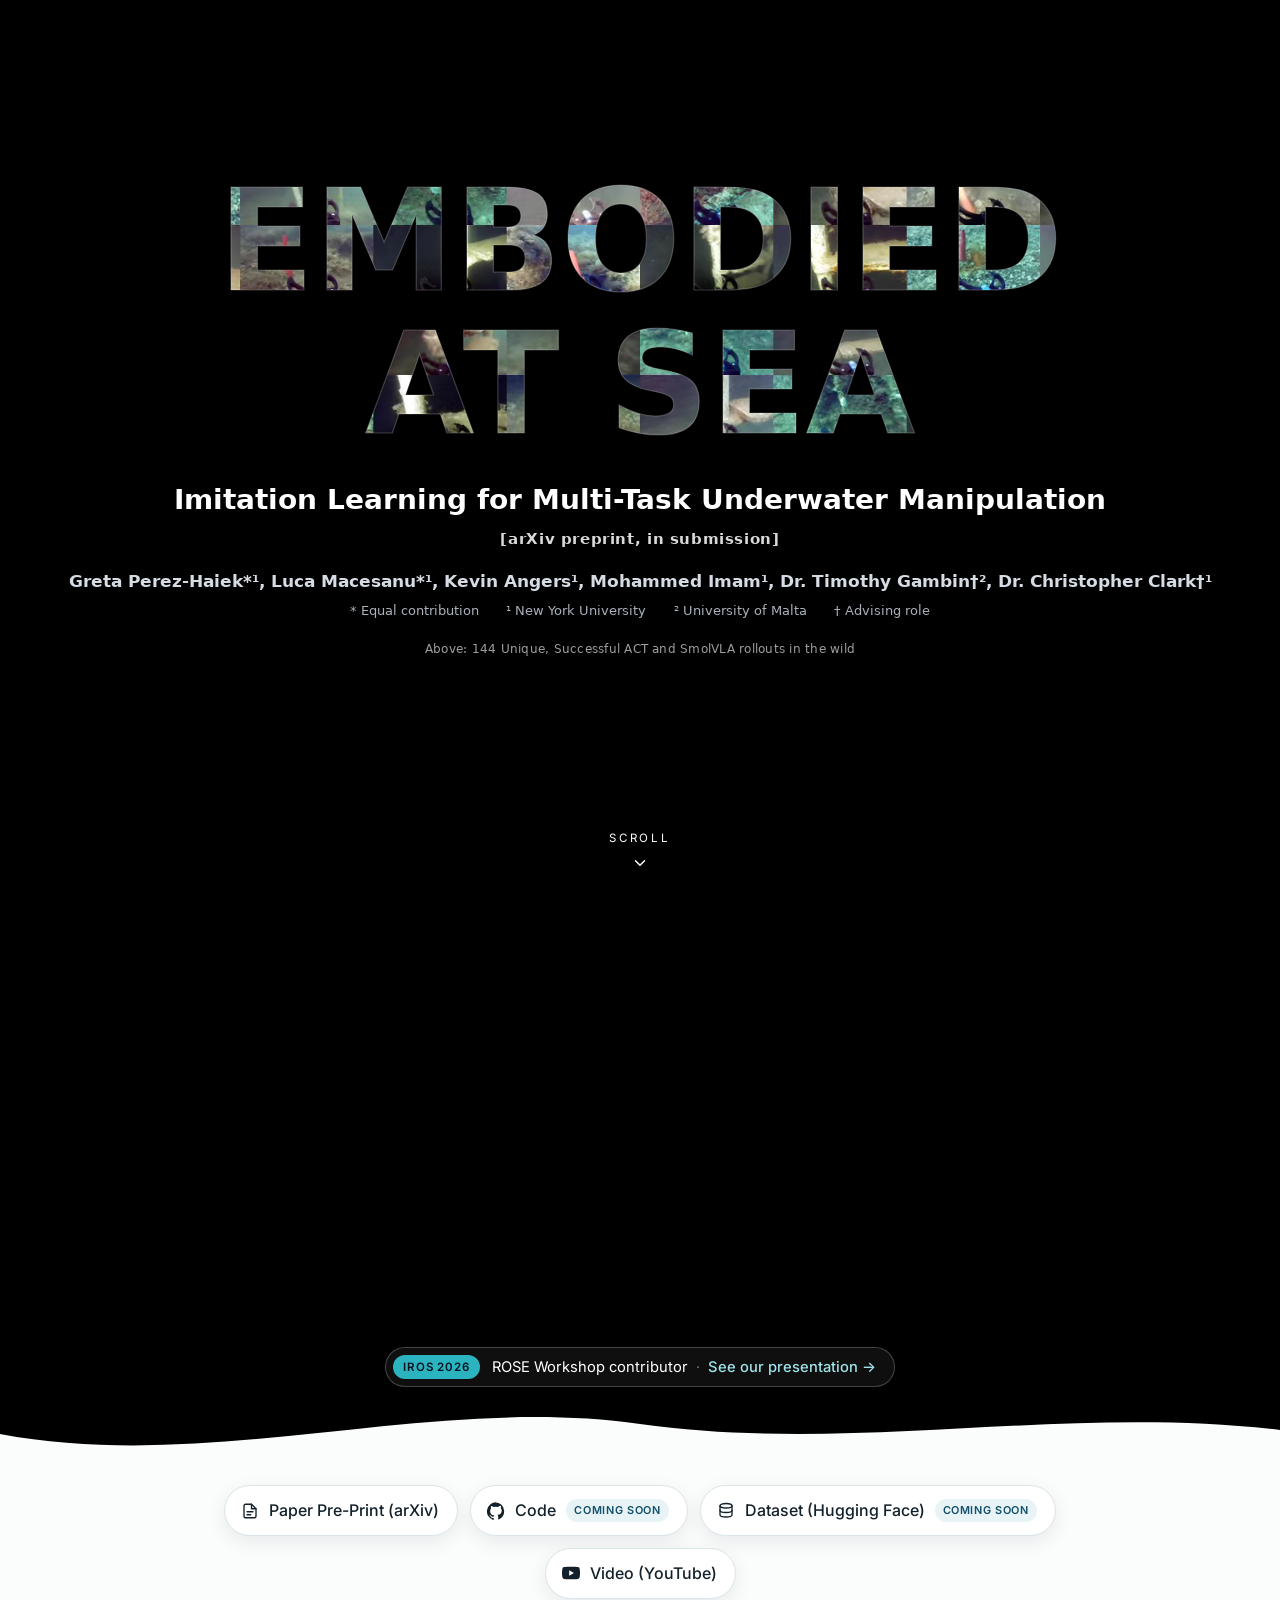
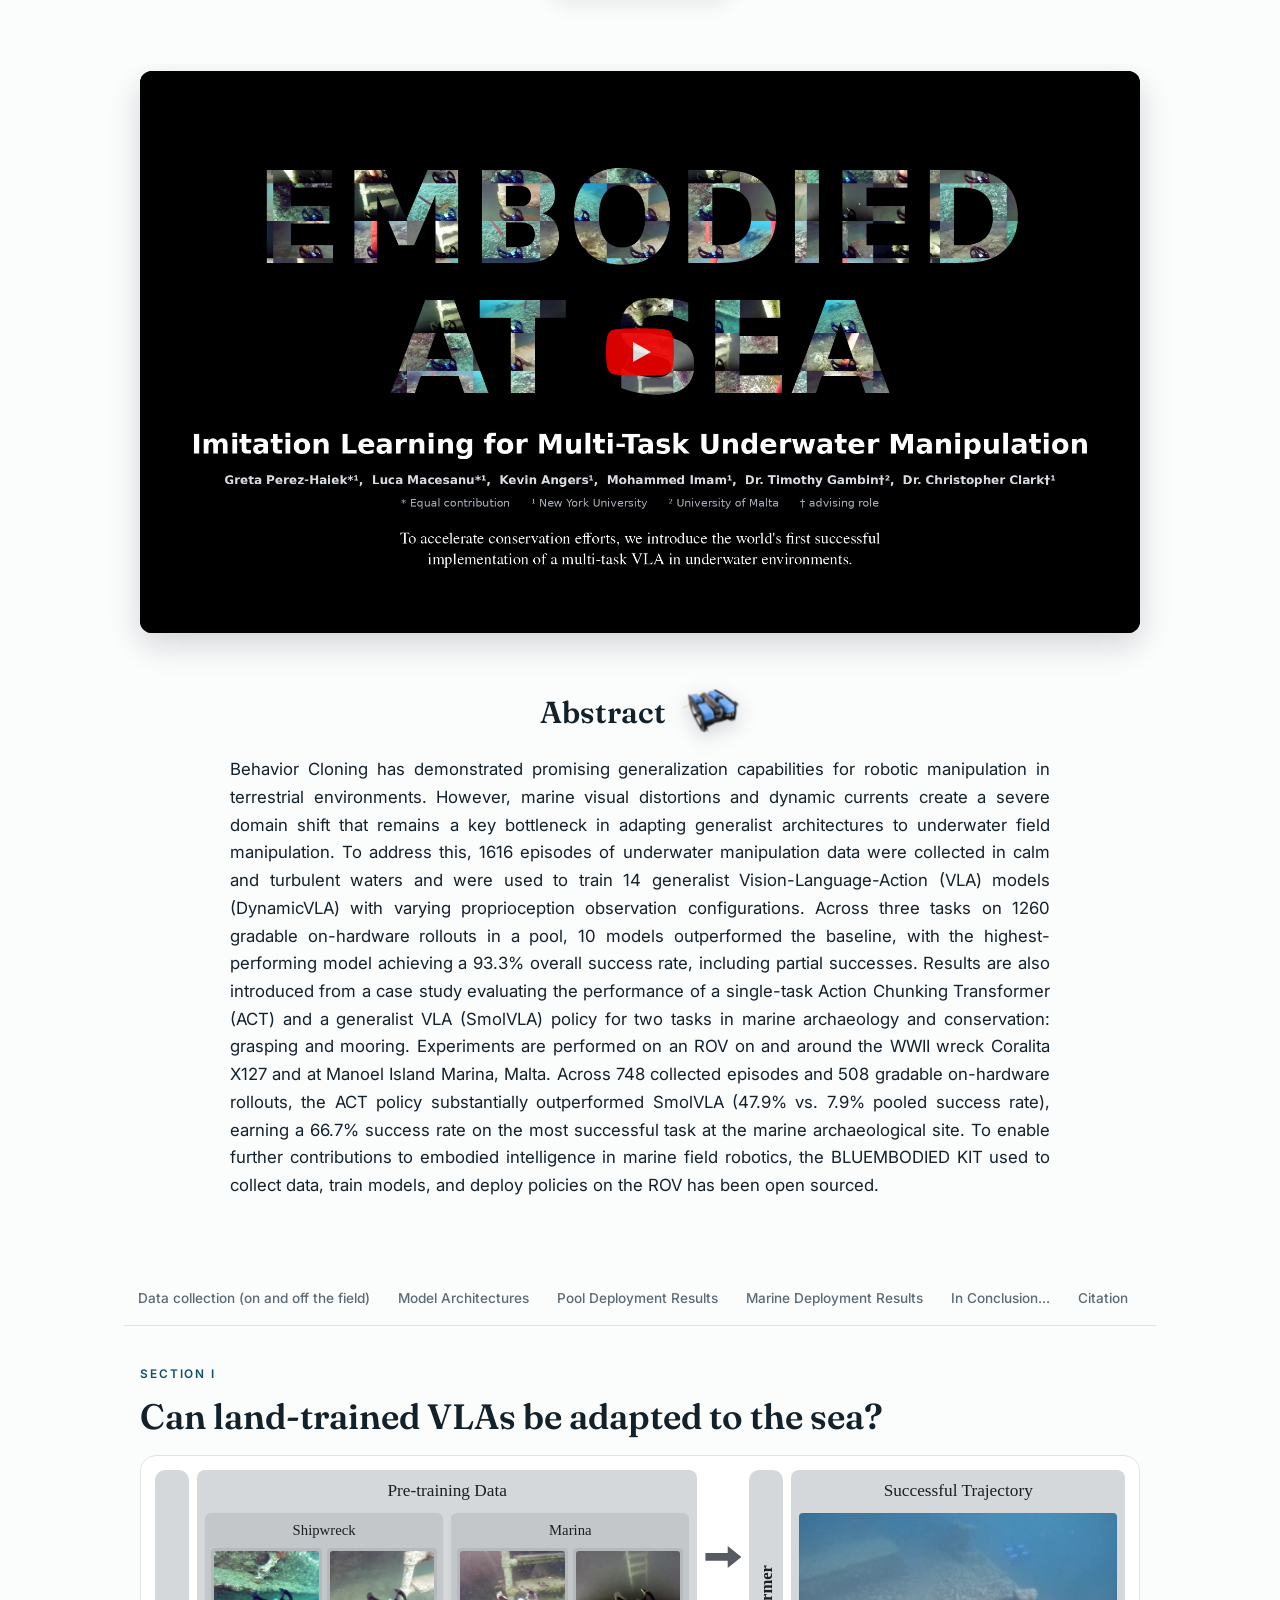
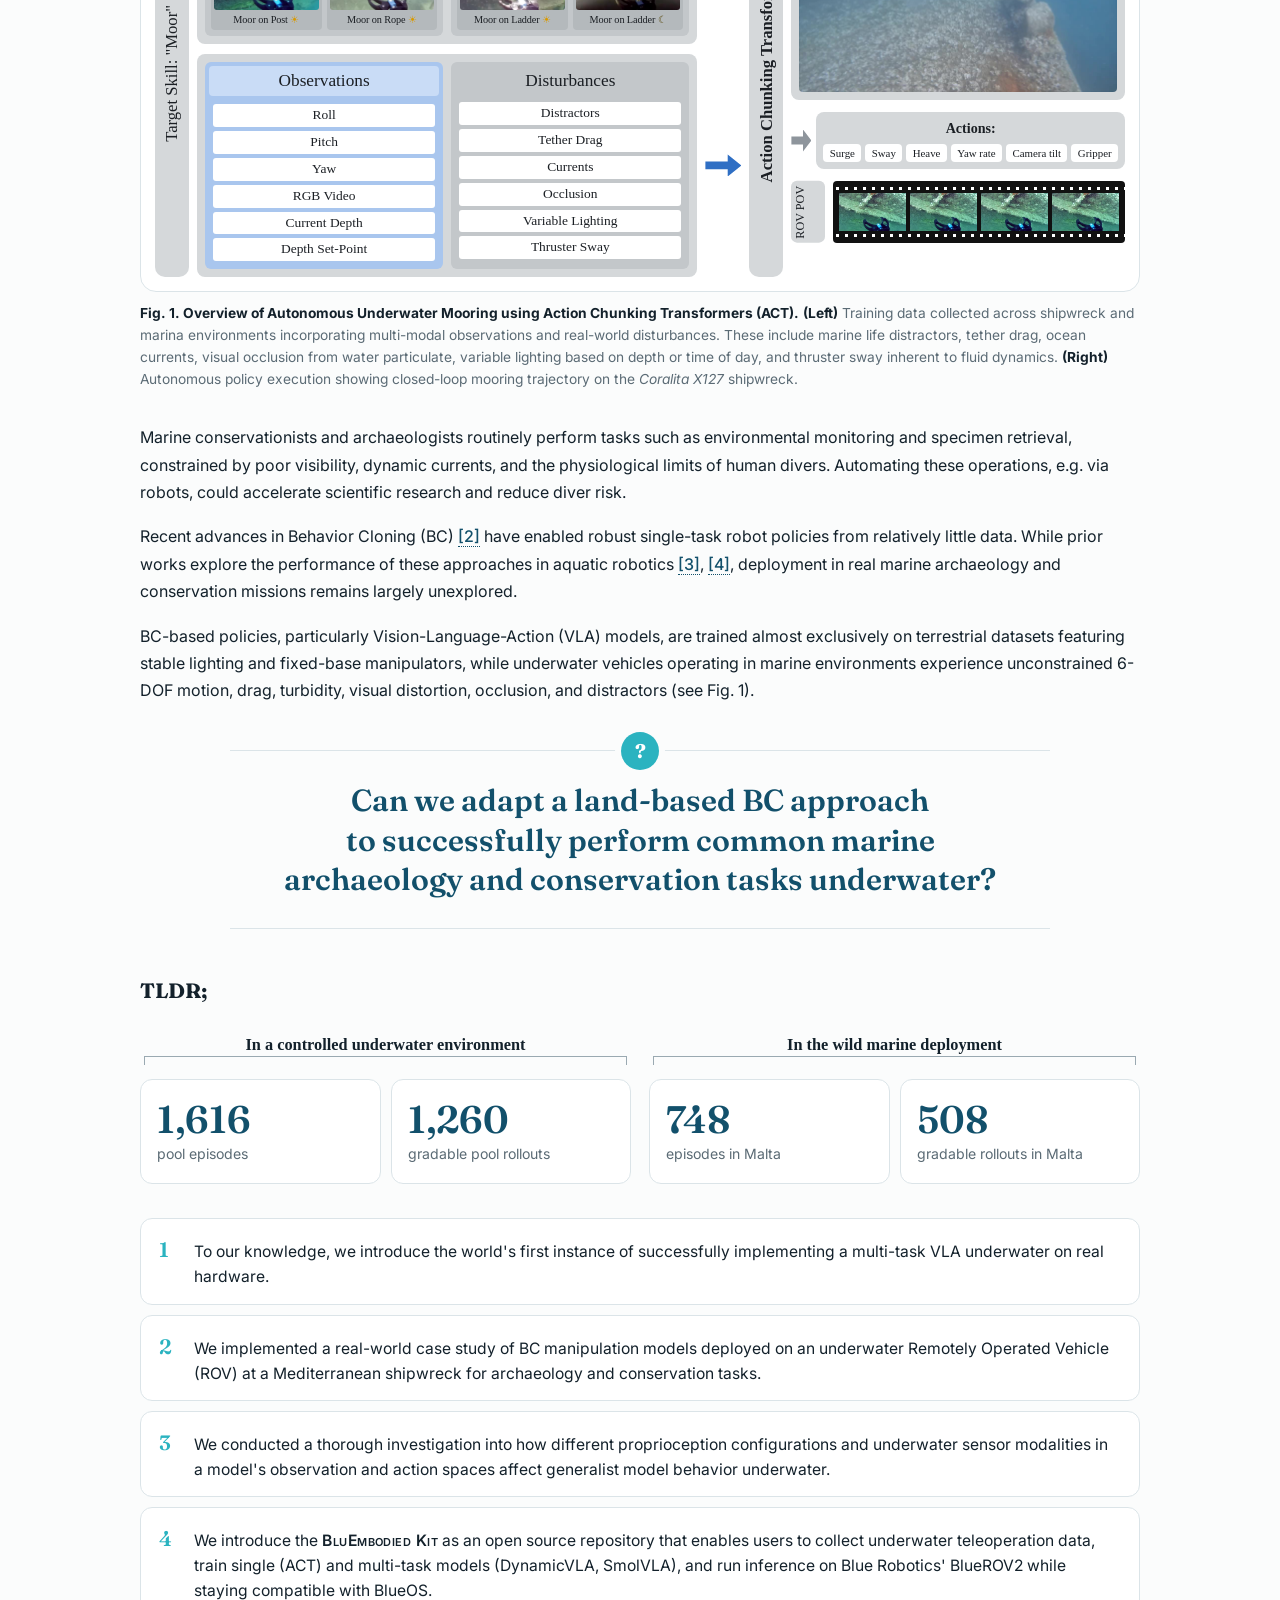
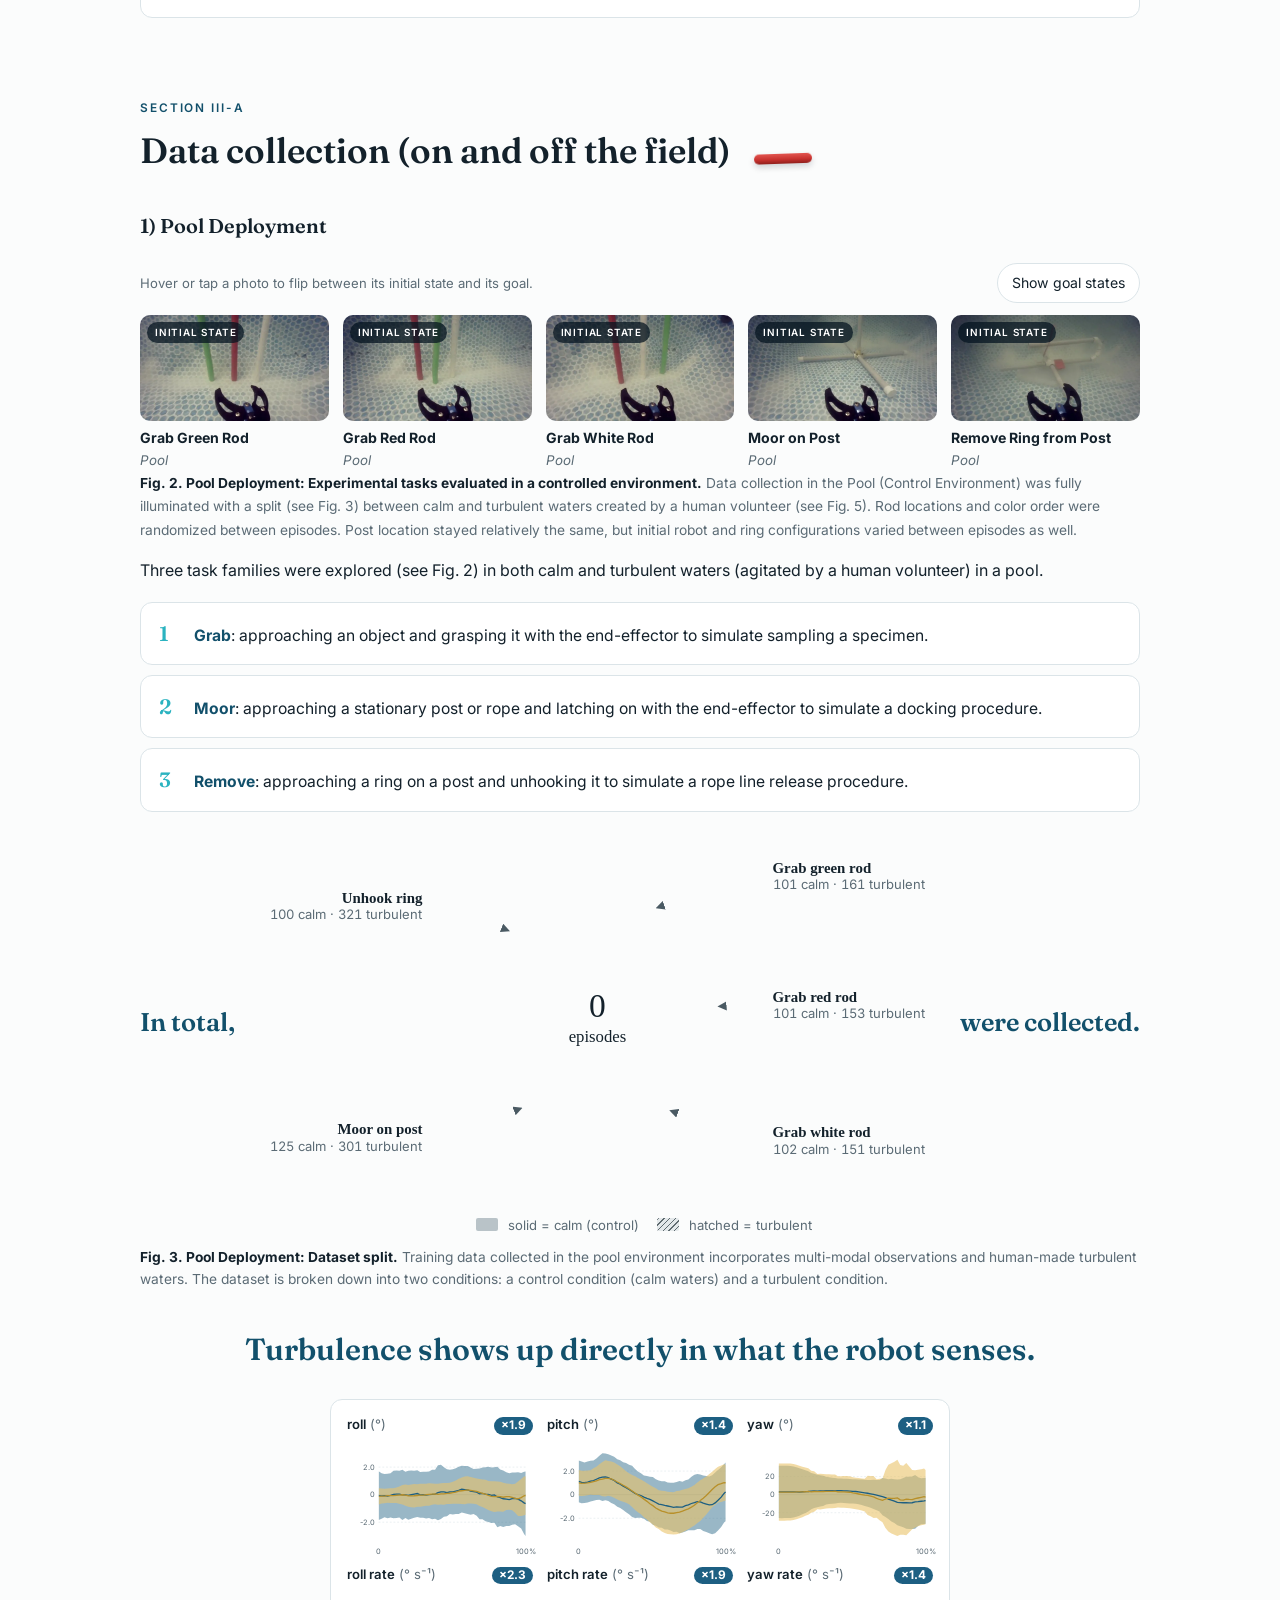
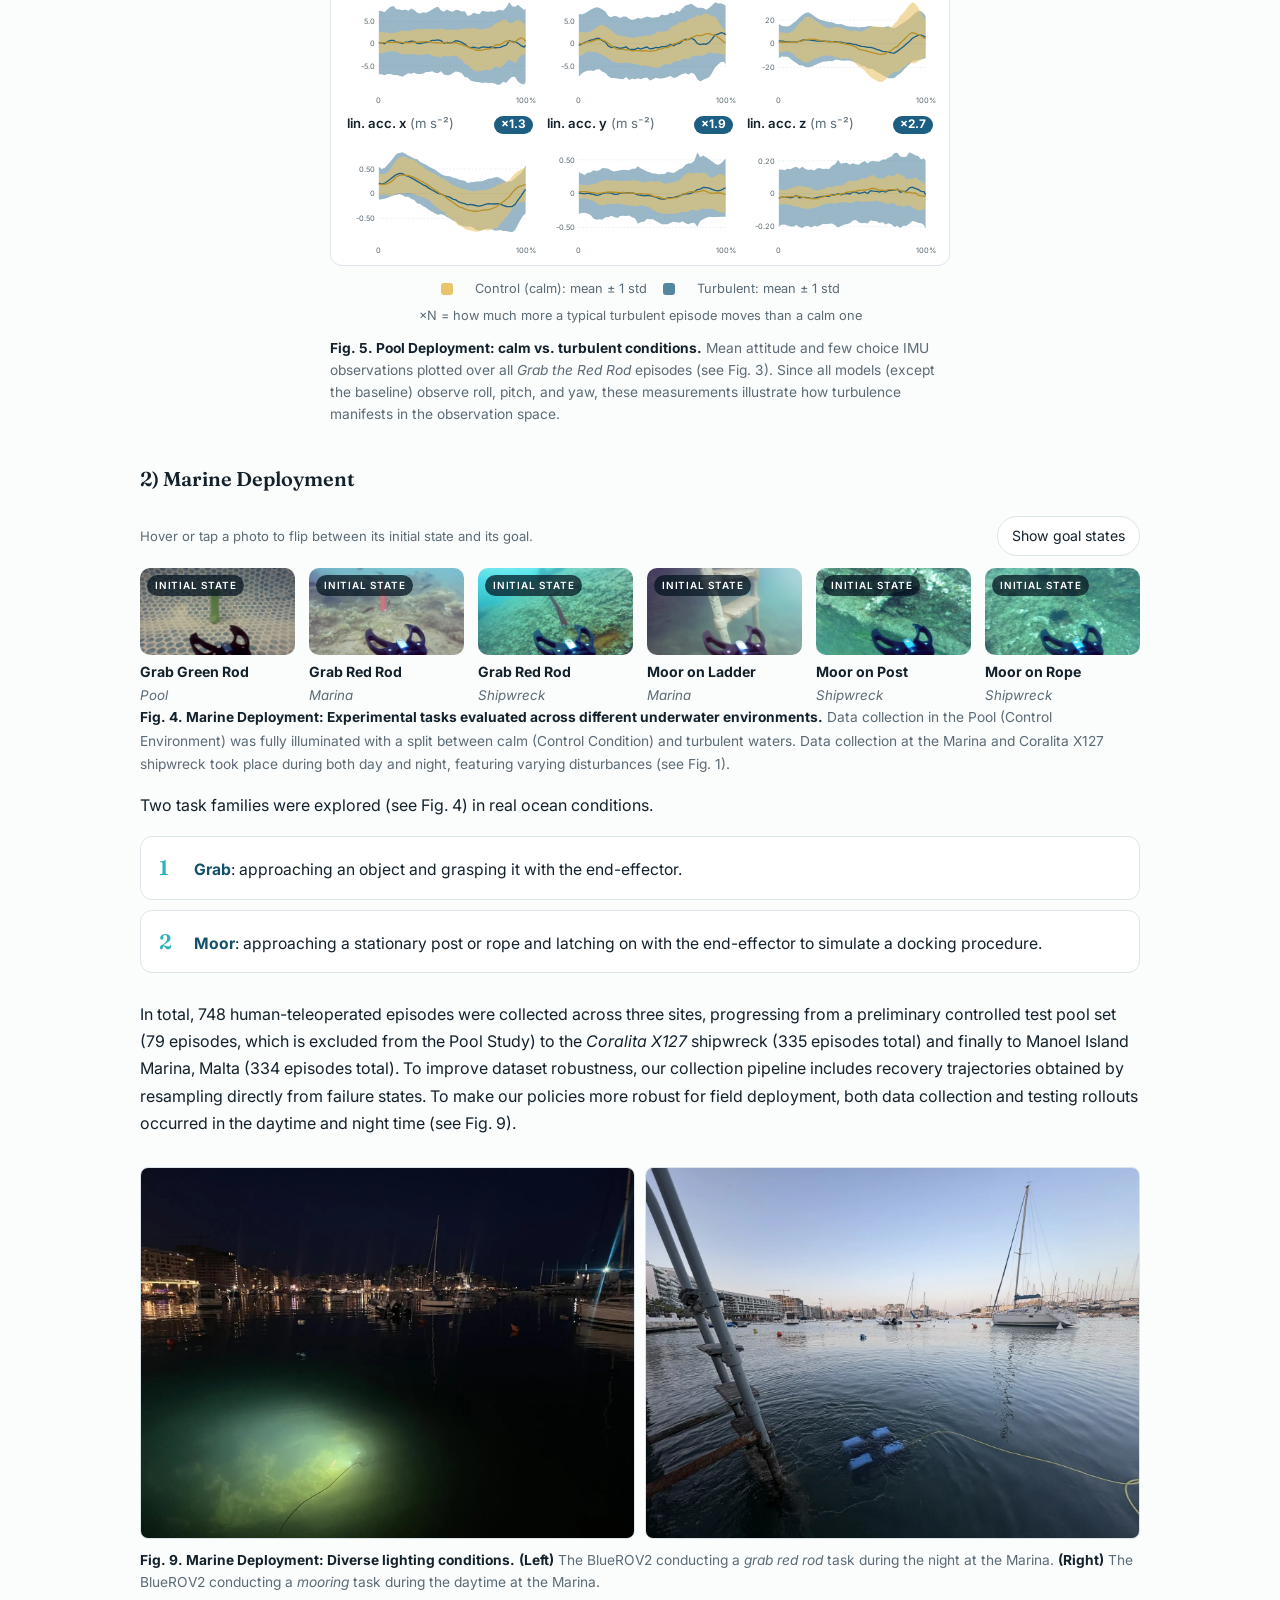
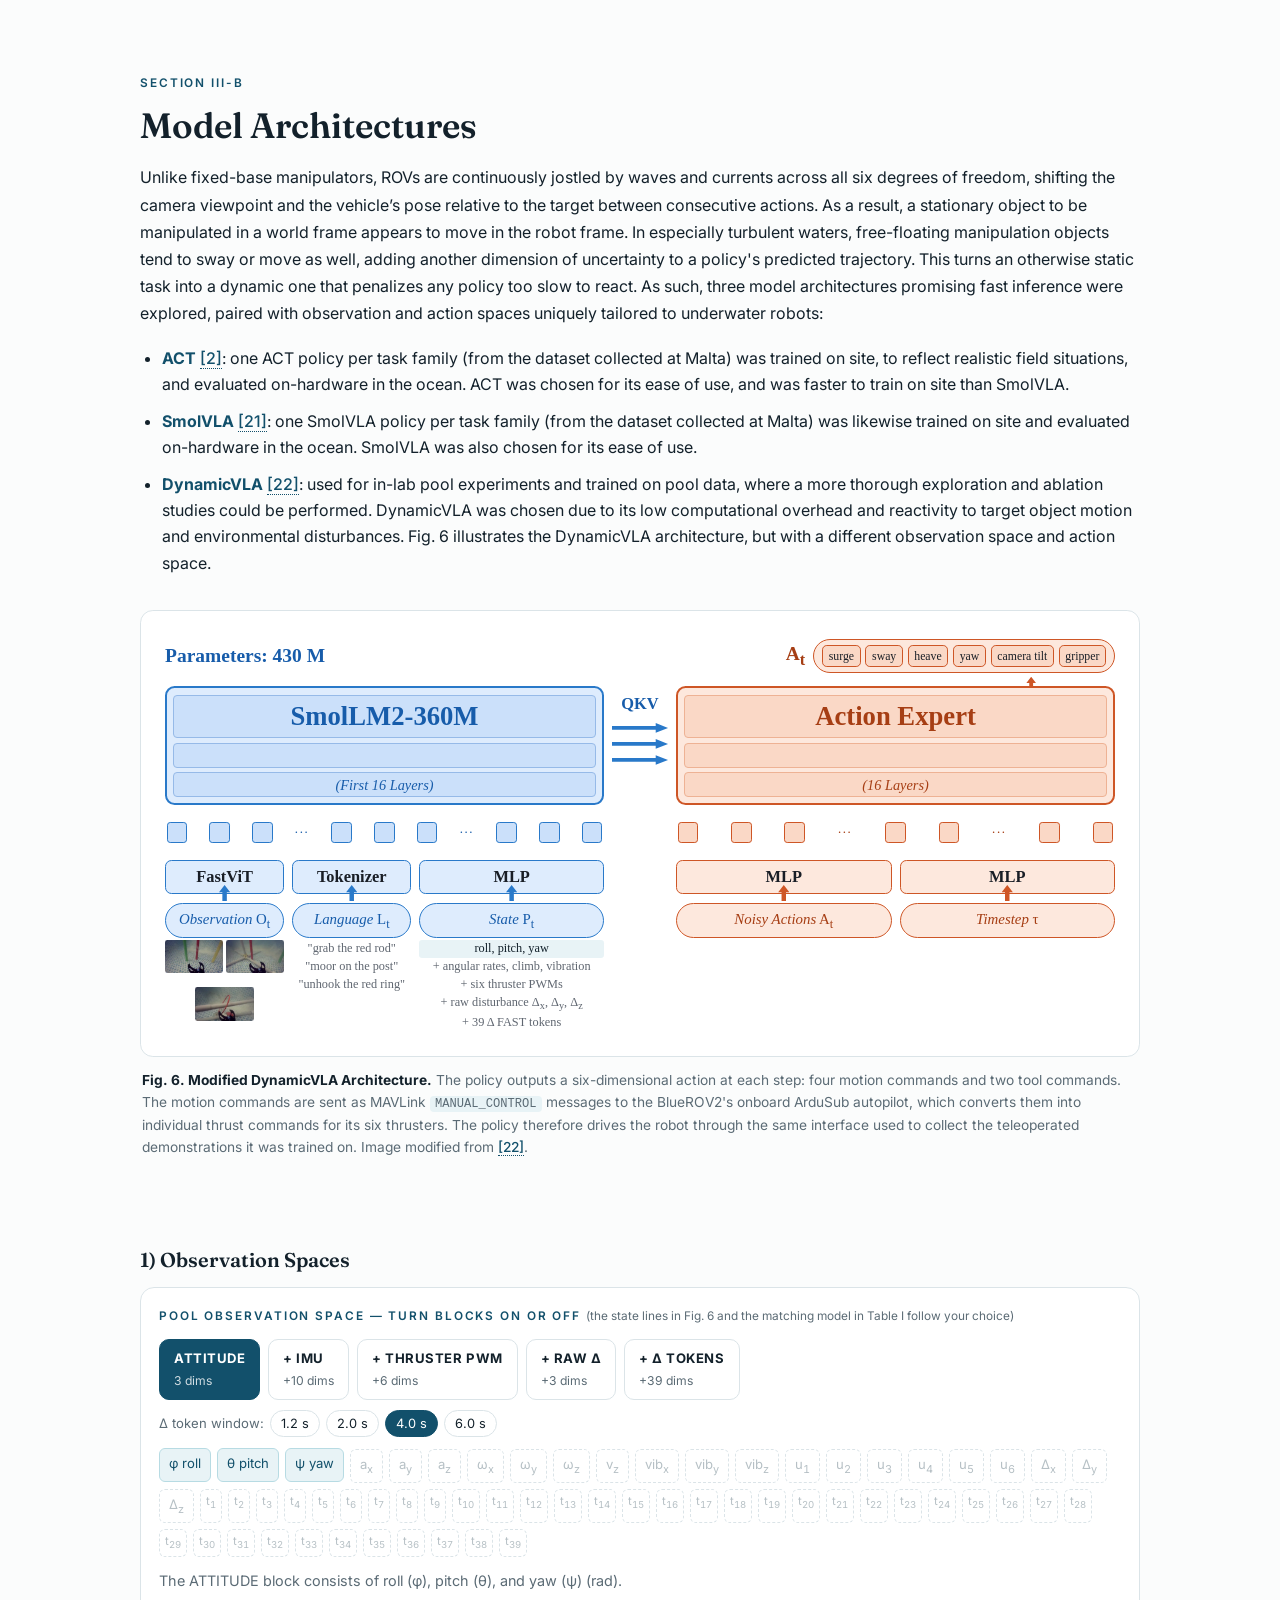
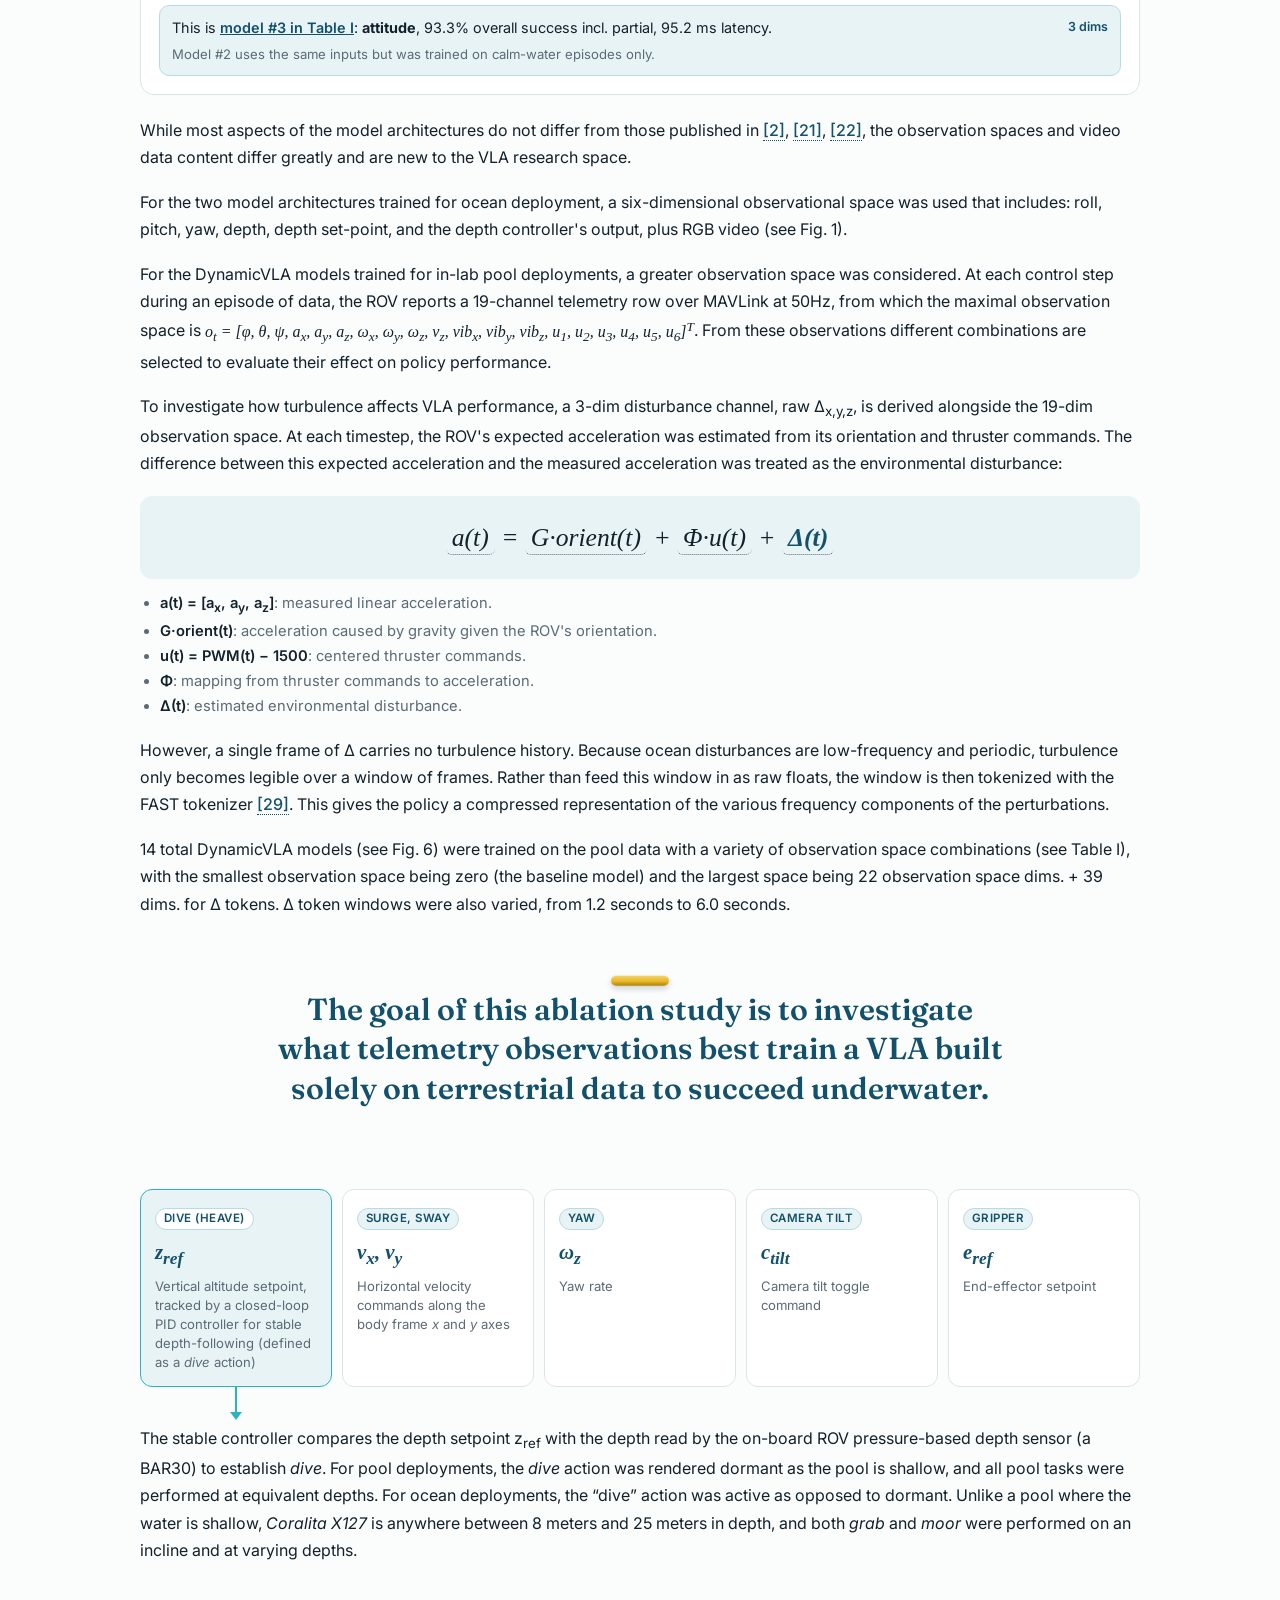
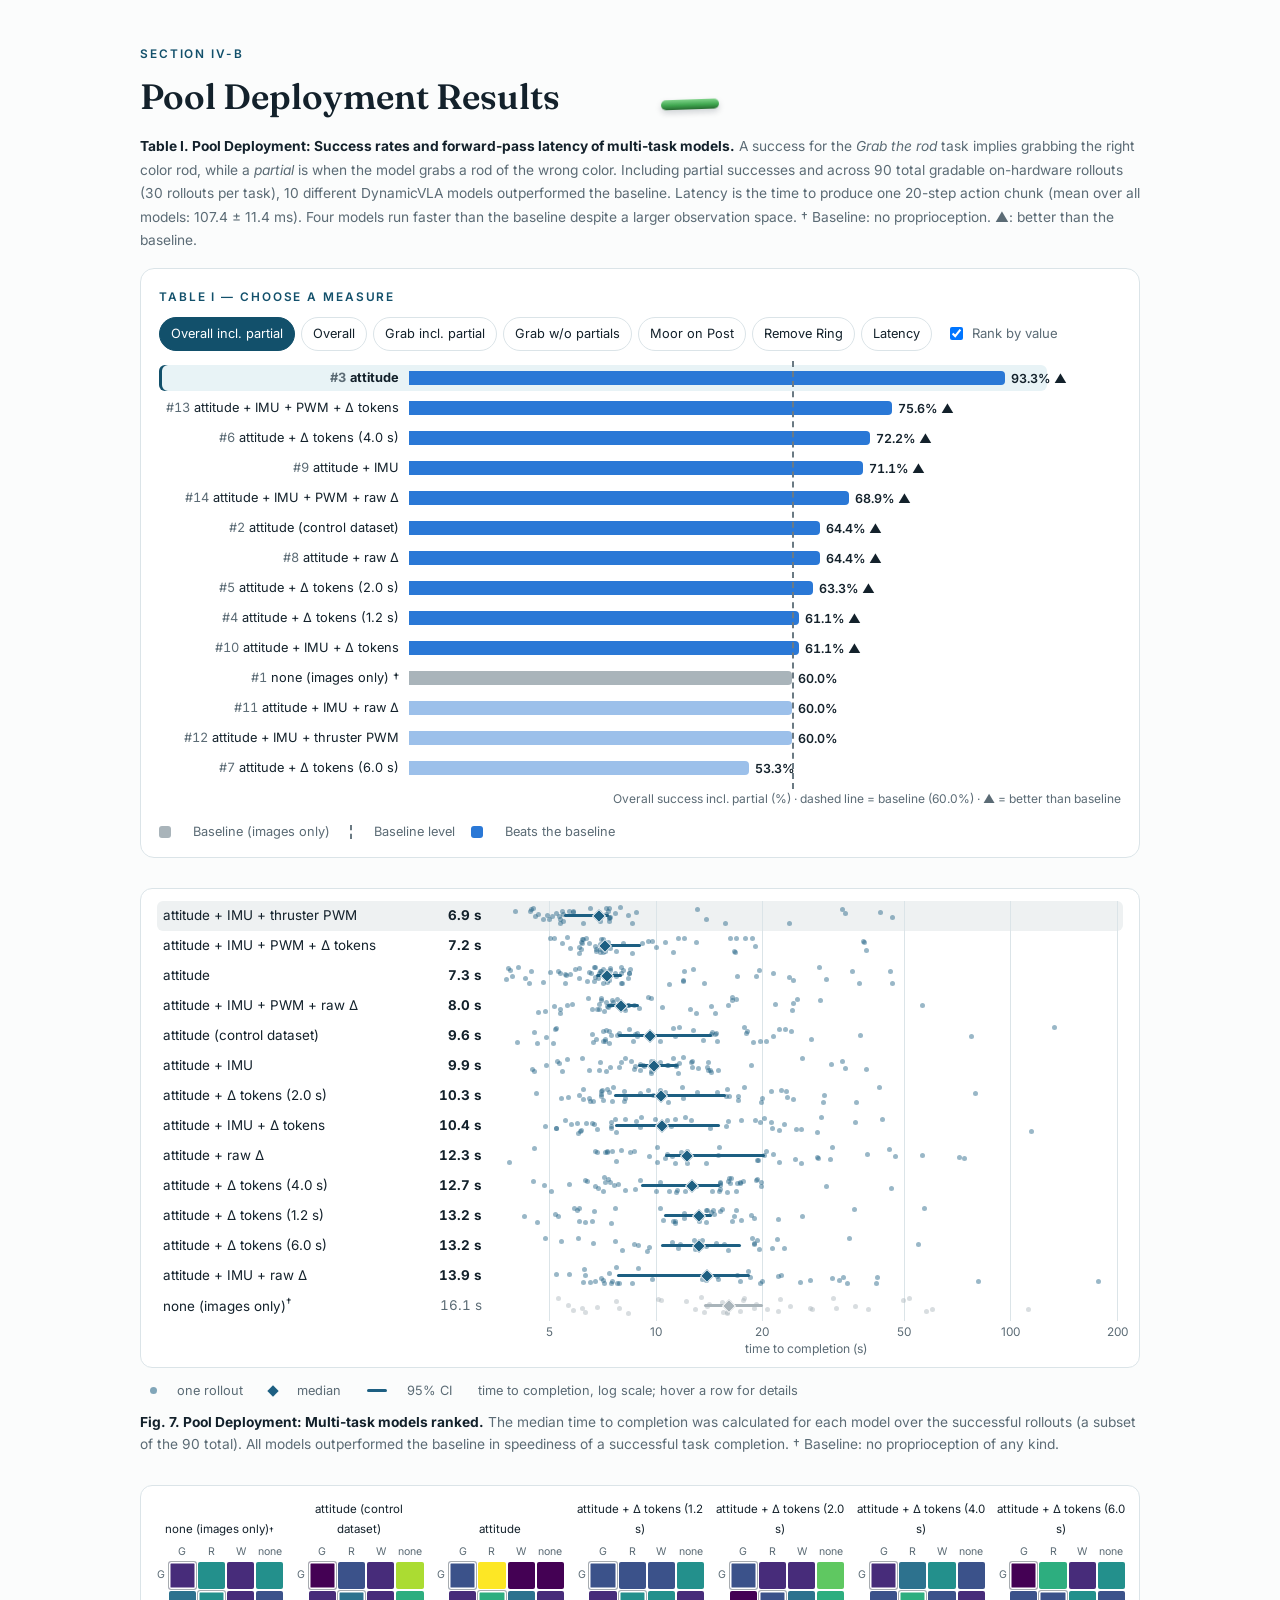
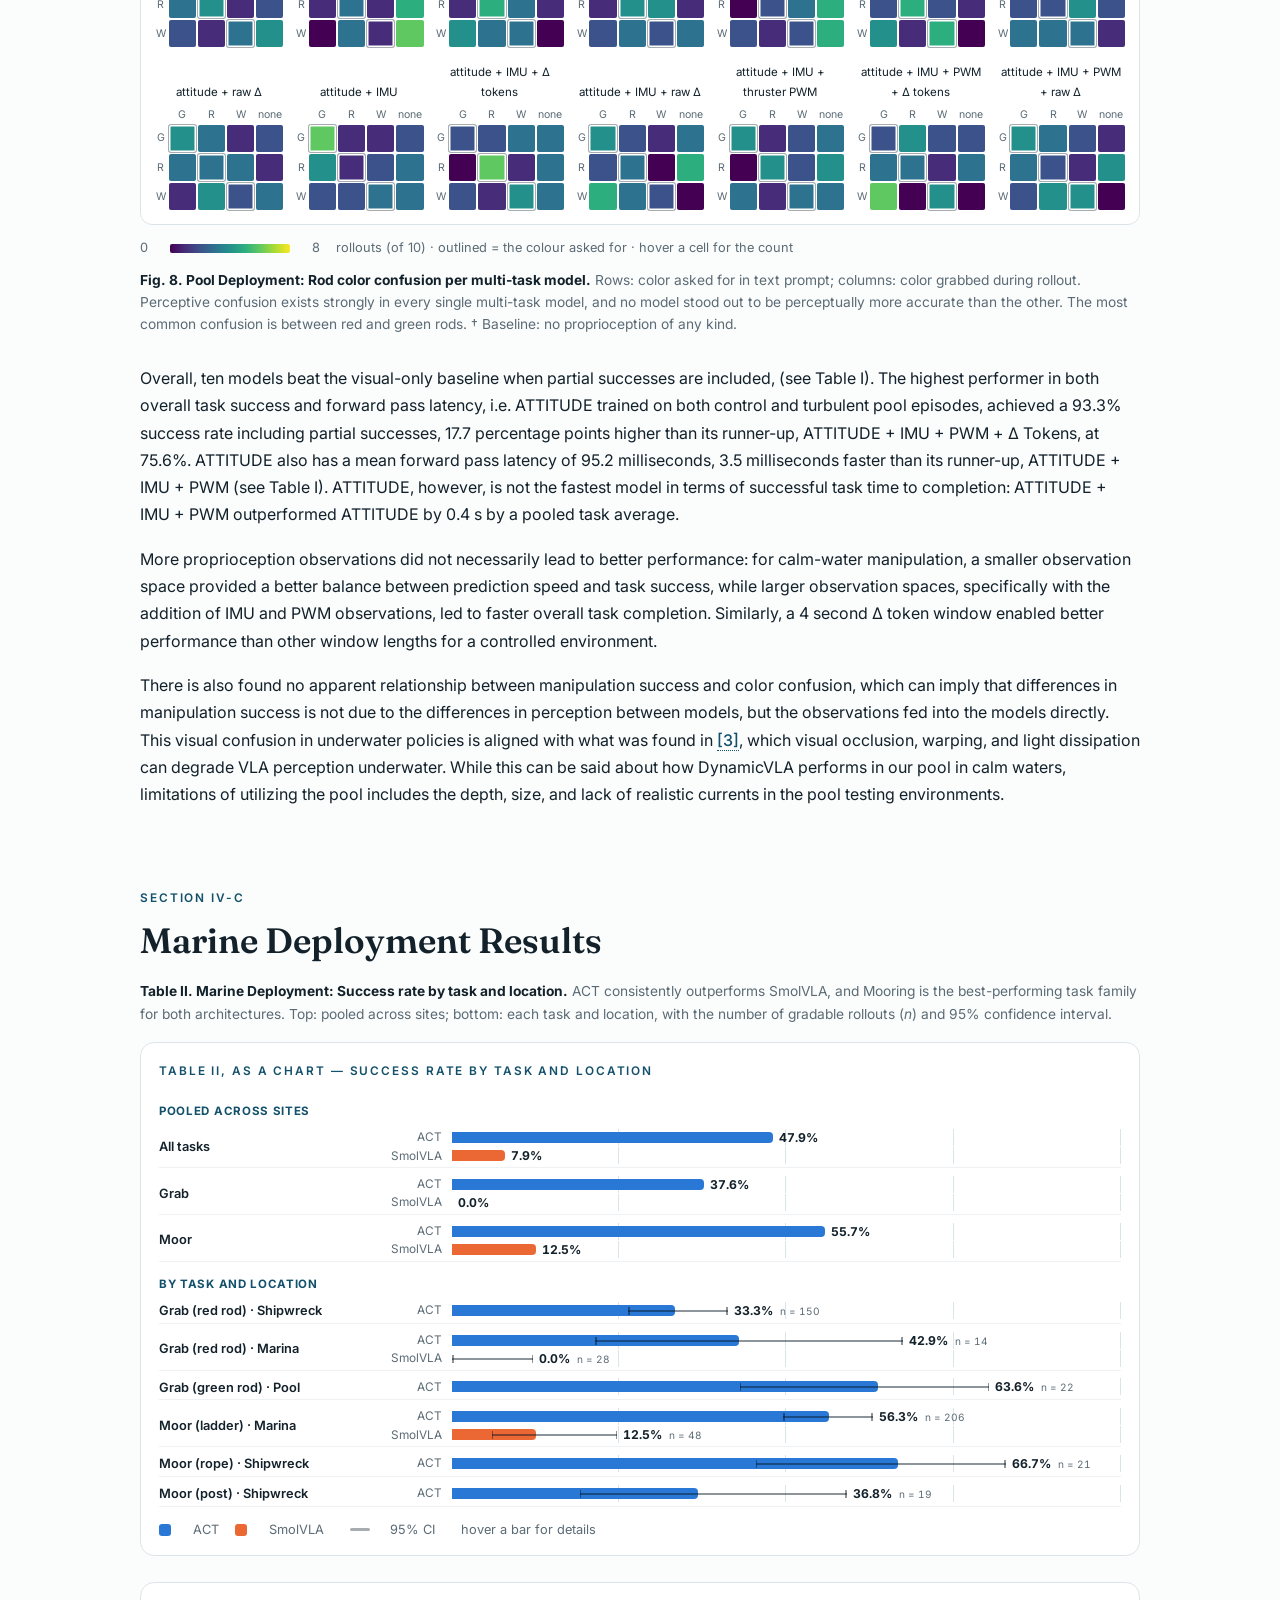
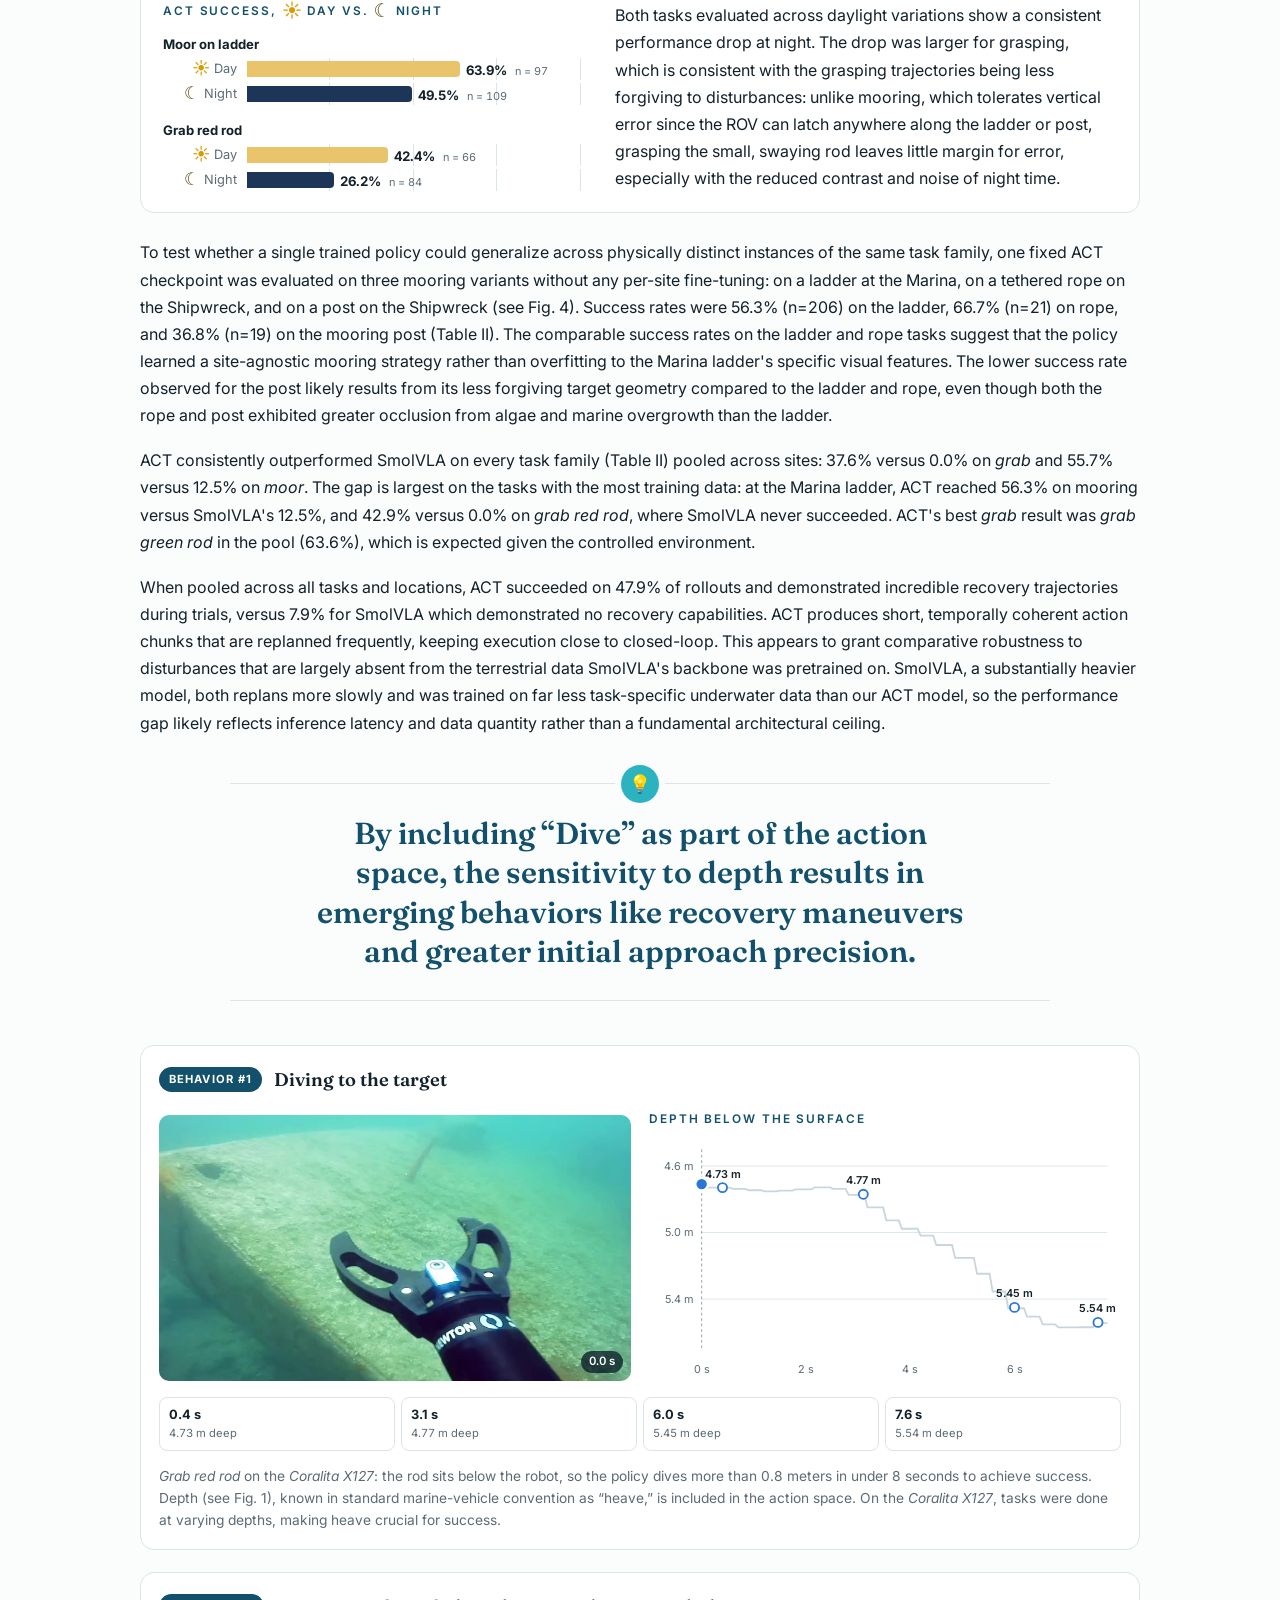
==== index.html @ d0c800d0 "Emerging-behaviors statement styled like the driving question, lightbulb badge" ====
<!doctype html>
<html lang="en">
<head>
<meta charset="utf-8">
<meta name="viewport" content="width=device-width, initial-scale=1">
<title>Embodied at Sea</title>
<meta name="description" content="Embodied at Sea — project page.">
<link rel="preconnect" href="https://fonts.googleapis.com">
<link rel="preconnect" href="https://fonts.gstatic.com" crossorigin>
<link href="https://fonts.googleapis.com/css2?family=Fraunces:ital,opsz,wght@0,9..144,500;0,9..144,600;0,9..144,900;1,9..144,800&family=Inter:wght@400;500;600&family=Tinos:wght@400;700&display=swap" rel="stylesheet">
<style>
  @font-face {
    font-family: "DejaVu Sans Web";
    src: url("assets/fonts/dejavu-sans-bold.woff") format("woff");
    font-weight: 700; font-display: block;
  }
  @font-face {
    font-family: "DejaVu Sans Web";
    src: url("assets/fonts/dejavu-sans.woff") format("woff");
    font-weight: 400; font-display: block;
  }
  :root {
    --abyss: #04131f;
    --deep: #0a2a3d;
    --tide: #12506b;
    --foam: #e8f3f6;
    --ink: #13212b;
    --muted: #5b6b75;
    --line: #dbe4e8;
    --paper: #fbfcfc;
    --accent: #2bb3c0;
  }
  * { box-sizing: border-box; }
  html { scroll-behavior: smooth; }
  body {
    margin: 0;
    font-family: "Inter", system-ui, -apple-system, "Segoe UI", sans-serif;
    color: var(--ink);
    background: var(--paper);
    line-height: 1.55;
    -webkit-font-smoothing: antialiased;
  }
  img { max-width: 100%; display: block; }
  .sr-only { position: absolute; width: 1px; height: 1px; overflow: hidden; clip: rect(0 0 0 0); white-space: nowrap; }

  /* ---------- Intro: roll-out wall + cut-out title ---------- */
  .intro { position: relative; height: 170vh; background: #000; }
  .stage {
    position: sticky; top: 0;
    height: 100vh; height: 100svh;
    overflow: hidden;
    --p: 0;           /* 0 = wall fully visible, 1 = only the letters show it */
  }
  .stage video, .stage .poster {
    position: absolute; inset: 0;
    width: 100%; height: 100%;
    object-fit: cover;
  }
  .cutout {
    position: absolute; inset: 0;
    width: 100%; height: 100%;
    opacity: var(--p);
  }
  /* Title matches the ICRA/IROS video title card: DejaVu Sans Bold, caps, two lines. */
  .stage { --t: min(11vw, 21vh); }   /* title centre is at 36% of the screen (see the SVG y) */
  @media (max-aspect-ratio: 1/1) { .stage { --t: min(14vw, 24vh); } }
  .cutout text {
    font-family: "DejaVu Sans Web", "DejaVu Sans", Verdana, sans-serif;
    font-weight: 700;
    font-size: var(--t);
  }
  .note {
    position: absolute; left: 16px; right: 16px;
    top: calc(36% + 1.12 * var(--t));
    margin: 0; text-align: center;
    font-family: "DejaVu Sans Web", "DejaVu Sans", Verdana, sans-serif;
    font-weight: 700;
    color: #fff;
    opacity: var(--p);
  }
  .note p { margin: 0; }
  .subtitle { font-size: clamp(1rem, 2.2vw, 1.9rem); line-height: 1.25; text-wrap: balance; }
  .status { margin-top: .7em !important; font-size: clamp(.8rem, 1.2vw, 1.05rem); color: rgba(255,255,255,.85); letter-spacing: .04em; }
  .authors {
    margin-top: 1.1em !important;
    font-size: clamp(.78rem, 1.3vw, 1.15rem); line-height: 1.5;
    color: rgb(214,220,228); text-wrap: balance;
  }
  .authors span { white-space: nowrap; }
  .affil-key {
    margin-top: .5em !important;
    font-weight: 400; font-size: clamp(.68rem, 1vw, .9rem);
    color: rgb(168,176,186);
  }
  .affil-key span { white-space: nowrap; margin: 0 .9em; }
  .caption {
    margin-top: 1.6em !important;
    text-wrap: balance;
    font-size: clamp(.68rem, .95vw, .85rem);
    font-weight: 400; letter-spacing: .02em;
    color: rgba(255,255,255,.62);
  }
  .hint {
    position: absolute; left: 0; right: 0;
    bottom: calc(28px + env(safe-area-inset-bottom, 0px));
    display: flex; flex-direction: column; align-items: center; gap: 6px;
    color: #fff; font-size: .72rem; letter-spacing: .24em; text-transform: uppercase;
    text-shadow: 0 1px 8px rgba(0,0,0,.6);
    opacity: calc(1 - var(--ph, 0) * 3);
    pointer-events: none;
  }
  .hint svg { width: 18px; height: 18px; animation: bob 1.8s ease-in-out infinite; }
  @keyframes bob { 50% { transform: translateY(5px); } }
  @media (prefers-reduced-motion: reduce) { .hint svg { animation: none; } }

  /* wave from the dark intro into the page */
  .shore { position: relative; z-index: 2; background: #000; padding: 18px 16px 76px; line-height: 1.4; text-align: center; }
  .announce {
    position: relative; z-index: 3;
    display: inline-flex; align-items: center; gap: 12px; flex-wrap: wrap; justify-content: center;
    padding: 7px 18px 7px 7px;
    border-radius: 999px;
    border: 1px solid rgba(255,255,255,.22);
    background: rgba(255,255,255,.06);
    color: #fff; text-decoration: none;
    font-size: .92rem;
    transition: background .15s, border-color .15s;
  }
  .announce:hover { background: rgba(255,255,255,.12); border-color: rgba(255,255,255,.4); }
  .announce .tag {
    background: #2bb3c0; color: #04131f;
    font-weight: 600; font-size: .72rem; letter-spacing: .08em;
    padding: 4px 10px; border-radius: 999px;
  }
  .announce .sep { color: rgba(255,255,255,.4); margin: 0 4px; }
  .announce .cta { color: #9fe3ea; font-weight: 500; white-space: nowrap; }
  .announce:hover .cta span { display: inline-block; transform: translateX(3px); transition: transform .15s; }
  @media (max-width: 480px) { .announce { border-radius: 18px; padding: 8px 14px; } .announce .sep { display: none; } .announce .msg { display: flex; flex-direction: column; } }
  .shore svg { position: absolute; left: 0; bottom: -1px; width: 100%; height: 70px; }
  /* covers the rest of the title card that the pulled-up shore no longer hides (height set in JS) */
  .shore::after { content: ""; position: absolute; left: 0; right: 0; top: 100%; height: var(--under, 0px); background: var(--paper); }

  /* ---------- Links ---------- */
  .links {
    display: flex; flex-wrap: wrap; justify-content: center; gap: 12px;
    margin: 22px auto 0; padding: 0 20px;
    position: relative; z-index: 2;
    max-width: 900px;
  }
  .link {
    display: inline-flex; align-items: center; gap: 10px;
    padding: 12px 18px 12px 16px;
    border-radius: 999px;
    background: #fff;
    border: 1px solid var(--line);
    box-shadow: 0 6px 20px rgba(4,19,31,.08);
    color: var(--ink);
    text-decoration: none;
    font-weight: 500;
    cursor: default;
  }
  a.link.live { cursor: pointer; transition: transform .15s, box-shadow .15s, border-color .15s; }
  a.link.live:hover { transform: translateY(-1px); border-color: #b9c6cd; box-shadow: 0 10px 26px rgba(4,19,31,.12); }
  .link svg { width: 18px; height: 18px; flex: none; }
  .soon {
    white-space: nowrap;
    font-size: .68rem; font-weight: 600; letter-spacing: .06em; text-transform: uppercase;
    color: var(--tide);
    background: var(--foam);
    border-radius: 999px;
    padding: 3px 8px;
  }

  /* ---------- Sections ---------- */
  main { max-width: 1240px; margin: 0 auto; padding: 72px 20px 40px; }
  h2 {
    font-family: "Fraunces", Georgia, serif;
    font-weight: 600;
    font-size: 1.9rem;
    text-align: center;
    margin: 0 0 40px;
  }

  /* Project video, then the abstract beneath it. */
  .video { max-width: 1000px; margin: 0 auto 56px; }
  .yt {
    position: relative; display: block; width: 100%; aspect-ratio: 16 / 9; overflow: hidden;
    background: #000; border-radius: 12px; box-shadow: 0 12px 32px rgba(4,19,31,.16);
  }
  .yt img, .yt iframe { position: absolute; inset: 0; width: 100%; height: 100%; border: 0; object-fit: cover; }
  .yt .play { position: absolute; left: 50%; top: 50%; width: 68px; height: 48px; transform: translate(-50%,-50%);
              opacity: .85; transition: opacity .15s, transform .15s; }
  .yt:hover .play, .yt:focus-visible .play { opacity: 1; transform: translate(-50%,-50%) scale(1.08); }
  .abstract { max-width: 820px; margin: 0 auto 72px; }
  .abstract h2 { margin-bottom: 20px; }
  .rov-mini { display: inline-block; height: 1.4em; width: auto; vertical-align: -0.28em; margin-left: .3em; animation: rovbob 3.2s ease-in-out infinite; }
  @keyframes rovbob { 50% { transform: translateY(-4px) rotate(-3deg); } }
  @media (prefers-reduced-motion: reduce) { .rov-mini { animation: none; } }
  .abstract p { margin: 0; font-size: 1.05rem; line-height: 1.65; text-align: justify; hyphens: auto; }
  @media (max-width: 600px) { .abstract p { text-align: left; font-size: 1rem; } }

  /* Credits, laid out like the IROS video's closing card: institution brackets
     above the faces, name + email below. One row of six that shrinks with the
     window; on phones two rows of three, each with its own brackets. */
  .team {
    display: grid;
    grid-template-columns: repeat(6, minmax(0, 1fr));
    column-gap: clamp(6px, 1.4vw, 18px);
    max-width: 1200px; margin: 0 auto;
    font-family: "Tinos", "Times New Roman", "Nimbus Roman", Times, serif;
  }
  .inst {
    align-self: end;
    text-align: center;
    margin-bottom: 22px;
    min-width: 0;
  }
  .inst b { display: block; font-size: clamp(.8rem, 1.5vw, 1.12rem); color: var(--ink); }
  .inst span { display: block; font-size: clamp(.66rem, 1.05vw, .82rem); color: var(--muted); margin-top: 3px; line-height: 1.3; }
  .inst::after {                     /* the bracket: a rule with two down-ticks */
    content: ""; display: block;
    height: 9px; margin: 12px 4% 0;
    border: 1.5px solid #b0b6be; border-bottom: 0;
  }
  .inst.nyu-all  { grid-column: 1 / 5; grid-row: 1; }
  .inst.malta    { grid-column: 5 / 6; grid-row: 1; }
  .inst.nyu-last { grid-column: 6 / 7; grid-row: 1; }
  .inst.phone { display: none; }
  .person { text-align: center; min-width: 0; grid-row: 2; }
  .person img {
    width: min(150px, 86%); height: auto; aspect-ratio: 1;
    border-radius: 50%;
    object-fit: cover;
    margin: 0 auto 12px;
    border: 3px solid #fff;
    box-shadow: 0 0 0 1px var(--line), 0 10px 24px rgba(4,19,31,.12);
  }
  .name { font-weight: 700; font-size: clamp(.8rem, 1.5vw, 1.15rem); margin: 0; line-height: 1.25; }
  .mail { display: block; color: var(--muted); font-size: clamp(.64rem, 1.1vw, .9rem); margin: 4px 0 0;
          text-decoration: none; overflow-wrap: anywhere; }
  .mail:hover { text-decoration: underline; }
  .eq { text-align: center; margin: 22px 0 0; color: var(--muted);
        font-family: "Tinos", "Times New Roman", "Nimbus Roman", Times, serif; font-size: .95rem; }

  @media (max-width: 600px) {
    .team { grid-template-columns: repeat(3, minmax(0, 1fr)); row-gap: 0; }
    .inst.desk { display: none; }
    .inst.phone { display: block; }
    .inst.p-nyu3   { grid-column: 1 / 4; grid-row: 1; }
    .inst.p-nyu1   { grid-column: 1 / 2; grid-row: 3; margin-top: 30px; }
    .inst.malta    { grid-column: 2 / 3; grid-row: 3; margin-top: 30px; display: block; }
    .inst.nyu-last { grid-column: 3 / 4; grid-row: 3; margin-top: 30px; display: block; }
    .person.first3 { grid-row: 2; }
    .person.last3  { grid-row: 4; }
    .inst b { font-size: .8rem; }
    .inst span { font-size: .64rem; }
  }

  .logos {
    display: flex; flex-wrap: wrap; align-items: center; justify-content: center;
    gap: 28px 56px;
    margin: 64px auto 0;
    padding-top: 40px;
    border-top: 1px solid var(--line);
  }
  .logos img { height: 58px; width: auto; object-fit: contain; }
  .logos img.tall { height: 76px; }
  .logos img.wide { height: 44px; }
  .thanks {
    display: flex; flex-wrap: wrap; align-items: center; justify-content: center;
    gap: 6px 14px; margin: 44px 0 0; text-align: center;
    font-family: "Tinos", "Times New Roman", "Nimbus Roman", Times, serif;
    font-size: clamp(1rem, 1.6vw, 1.3rem); color: var(--muted);
  }
  .thanks img { height: 46px; width: auto; }

  footer {
    text-align: center; color: var(--muted); font-size: .82rem;
    padding: 40px 20px 56px;
  }
  footer a { color: inherit; }
</style>
<link rel="stylesheet" href="assets/paper/paper.css?v=28">
</head>
<body>

<header class="intro" id="intro">
  <div class="stage" id="stage">
    <img class="poster" src="assets/video/malta_poster.jpg" alt="">
    <video id="wall" autoplay muted loop playsinline preload="auto" poster="assets/video/malta_poster.jpg"
           aria-label="A 12 by 12 wall of robot roll-outs in Malta">
      <source src="assets/video/malta_small.mp4" type='video/mp4; codecs="avc1.64001f"' media="(max-width: 800px)">
      <source src="assets/video/malta_small.webm" type='video/webm; codecs="vp9"' media="(max-width: 800px)">
      <source src="assets/video/malta.mp4" type='video/mp4; codecs="avc1.640032"'>
      <source src="assets/video/malta.webm" type='video/webm; codecs="vp9"'>
    </video>
    <svg class="cutout" aria-hidden="true">
      <defs>
        <mask id="letters" maskUnits="userSpaceOnUse" x="0" y="0" width="100%" height="100%">
          <rect width="100%" height="100%" fill="#fff"/>
          <text x="50%" y="36%" text-anchor="middle" fill="#000"><tspan x="50%" dy="-.245em">EMBODIED</tspan><tspan x="50%" dy="1.02em">AT SEA</tspan></text>
        </mask>
      </defs>
      <rect width="100%" height="100%" fill="#000" mask="url(#letters)"/>
      <text x="50%" y="36%" text-anchor="middle" fill="none" stroke="rgba(255,255,255,.22)" stroke-width="1.2"><tspan x="50%" dy="-.245em">EMBODIED</tspan><tspan x="50%" dy="1.02em">AT SEA</tspan></text>
    </svg>
    <h1 class="sr-only">Embodied at Sea</h1>
    <div class="note">
      <p class="subtitle">Imitation Learning for <span style="white-space:nowrap">Multi-Task</span> Underwater Manipulation</p>
      <p class="status">[arXiv preprint, in submission]</p>
      <p class="authors"><span>Greta Perez-Haiek*¹,</span> <span>Luca Macesanu*¹,</span> <span>Kevin Angers¹,</span> <span>Mohammed Imam¹,</span> <span>Dr. Timothy Gambin†²,</span> <span>Dr. Christopher Clark†¹</span></p>
      <p class="affil-key"><span>* Equal contribution</span> <span>¹ New York University</span> <span>² University of Malta</span> <span>† Advising role</span></p>
      <p class="caption">Above: 144 Unique, Successful ACT and SmolVLA rollouts in the wild</p>
    </div>
    <div class="hint" aria-hidden="true">Scroll
      <svg viewBox="0 0 24 24" fill="none" stroke="currentColor" stroke-width="2" stroke-linecap="round" stroke-linejoin="round"><path d="M6 9l6 6 6-6"/></svg>
    </div>
  </div>
</header>
<div class="shore">
  <a class="announce" href="archive.html?v=5">
    <span class="tag">IROS 2026</span>
    <span class="msg">ROSE Workshop contributor <span class="sep">·</span> <span class="cta">See our presentation <span aria-hidden="true">→</span></span></span>
  </a>
  <svg aria-hidden="true" viewBox="0 0 1440 70" preserveAspectRatio="none"><path fill="#fbfcfc" d="M0,40 C240,80 480,0 720,30 C960,60 1200,10 1440,36 L1440,70 L0,70 Z"/></svg>
</div>

<nav class="links" aria-label="Project links">
  <!-- Replace each <span class="link"> with <a class="link" href="..."> and drop the "Coming soon" tag once live. -->
  <a class="link live" href="https://arxiv.org/abs/2610.38199" target="_blank" rel="noopener">
    <svg viewBox="0 0 24 24" fill="none" stroke="currentColor" stroke-width="1.8" stroke-linecap="round" stroke-linejoin="round"><path d="M14 3H6a2 2 0 0 0-2 2v14a2 2 0 0 0 2 2h12a2 2 0 0 0 2-2V9z"/><path d="M14 3v6h6M8 13h8M8 17h5"/></svg>
    Paper Pre-Print (arXiv)
  </a>
  <span class="link">
    <svg viewBox="0 0 24 24" fill="currentColor"><path d="M12 .5a12 12 0 0 0-3.8 23.4c.6.1.8-.3.8-.6v-2c-3.3.7-4-1.6-4-1.6-.6-1.4-1.4-1.8-1.4-1.8-1-.7.1-.7.1-.7 1.2.1 1.8 1.2 1.8 1.2 1 1.8 2.8 1.3 3.5 1 .1-.8.4-1.3.7-1.6-2.7-.3-5.5-1.3-5.5-5.9 0-1.3.5-2.4 1.2-3.2-.1-.3-.5-1.5.1-3.2 0 0 1-.3 3.3 1.2a11.5 11.5 0 0 1 6 0C17.3 4.7 18.3 5 18.3 5c.7 1.7.2 2.9.1 3.2.8.8 1.2 1.9 1.2 3.2 0 4.6-2.8 5.6-5.5 5.9.4.4.8 1.1.8 2.2v3.3c0 .3.2.7.8.6A12 12 0 0 0 12 .5z"/></svg>
    Code <span class="soon">Coming soon</span>
  </span>
  <span class="link">
    <svg viewBox="0 0 24 24" fill="none" stroke="currentColor" stroke-width="1.8" stroke-linecap="round" stroke-linejoin="round"><ellipse cx="12" cy="5" rx="8" ry="3"/><path d="M4 5v6c0 1.7 3.6 3 8 3s8-1.3 8-3V5"/><path d="M4 11v6c0 1.7 3.6 3 8 3s8-1.3 8-3v-6"/></svg>
    Dataset (Hugging Face) <span class="soon">Coming soon</span>
  </span>
  <a class="link live" href="https://youtu.be/ExM9tkt8CEE" target="_blank" rel="noopener">
    <svg viewBox="0 0 24 24" fill="currentColor"><path d="M23.5 6.2a3 3 0 0 0-2.1-2.1C19.5 3.6 12 3.6 12 3.6s-7.5 0-9.4.5A3 3 0 0 0 .5 6.2 31 31 0 0 0 0 12a31 31 0 0 0 .5 5.8 3 3 0 0 0 2.1 2.1c1.9.5 9.4.5 9.4.5s7.5 0 9.4-.5a3 3 0 0 0 2.1-2.1A31 31 0 0 0 24 12a31 31 0 0 0-.5-5.8zM9.6 15.6V8.4l6.3 3.6z"/></svg>
    Video (YouTube)
  </a>
</nav>

<main>
  <section class="video">
    <!-- YouTube player loads only on click; until then show our own title-card still. -->
    <a class="yt" id="yt" href="https://youtu.be/ExM9tkt8CEE" data-id="ExM9tkt8CEE" aria-label="Play the Embodied at Sea video">
      <img src="assets/video/embodied_at_sea_video_poster.jpg?v=2" alt="Embodied at Sea: Imitation Learning for Multi-Task Underwater Manipulation">
      <svg class="play" viewBox="0 0 68 48" aria-hidden="true"><path fill="#f00" d="M66.5 7.7a8.6 8.6 0 0 0-6-6C55.2.2 34 .2 34 .2S12.8.2 7.5 1.7a8.6 8.6 0 0 0-6 6C0 13 0 24 0 24s0 11 1.5 16.3a8.6 8.6 0 0 0 6 6C12.8 47.8 34 47.8 34 47.8s21.2 0 26.5-1.5a8.6 8.6 0 0 0 6-6C68 35 68 24 68 24s0-11-1.5-16.3z"/><path fill="#fff" d="M45 24 27 14v20z"/></svg>
    </a>
  </section>

  <section class="abstract">
    <h2>Abstract <img id="rov-home" class="rov-mini" src="assets/img/bluerov.png" width="120" height="88" alt=""></h2>
    <p>Behavior Cloning has demonstrated promising generalization capabilities for robotic manipulation in terrestrial environments. However, marine visual distortions and dynamic currents create a severe domain shift that remains a key bottleneck in adapting generalist architectures to underwater field manipulation. To address this, 1616 episodes of underwater manipulation data were collected in calm and turbulent waters and were used to train 14 generalist Vision-Language-Action (VLA) models (DynamicVLA) with varying proprioception observation configurations. Across three tasks on 1260 gradable on-hardware rollouts in a pool, 10 models outperformed the baseline, with the highest-performing model achieving a 93.3% overall success rate, including partial successes. Results are also introduced from a case study evaluating the performance of a single-task Action Chunking Transformer (ACT) and a generalist VLA (SmolVLA) policy for two tasks in marine archaeology and conservation: grasping and mooring. Experiments are performed on an ROV on and around the WWII wreck Coralita X127 and at Manoel Island Marina, Malta. Across 748 collected episodes and 508 gradable on-hardware rollouts, the ACT policy substantially outperformed SmolVLA (47.9% vs. 7.9% pooled success rate), earning a 66.7% success rate on the most successful task at the marine archaeological site. To enable further contributions to embodied intelligence in marine field robotics, the BLUEMBODIED KIT used to collect data, train models, and deploy policies on the ROV has been open sourced.</p>
  </section>

  <!-- ======================= THE PAPER, INTERACTIVE ======================= -->
  <section class="paper" id="paper" aria-label="The paper">
    <nav class="pp-chapters" aria-label="Paper sections">
      <a href="#p-intro">Can land-trained VLAs be adapted to the sea?</a>
      <a href="#p-data">Data collection (on and off the field)</a>
      <a href="#p-models">Model Architectures</a>
      <a href="#p-pool">Pool Deployment Results</a>
      <a href="#p-marine">Marine Deployment Results</a>
      <a href="#p-concl">In Conclusion...</a>
      <a href="#p-cite">Citation</a>
      <span class="pp-progress" aria-hidden="true"></span>
    </nav>

    <!-- ---------- I. Introduction ---------- -->
    <article class="pp-chapter" id="p-intro">
      <p class="pp-num rv">Section I</p>
      <h3 class="rv">Can land-trained VLAs be adapted to the sea?</h3>
      <figure class="f1-fig" id="fig1">
        <div class="f1" aria-label="Fig. 1, rebuilt with live video">
          <div class="f1-skill s1"><span>Target Skill: "Moor"</span></div>
          <div class="f1-pre s2">
            <h5>Pre-training Data</h5>
            <div class="f1-sites">
              <div class="site"><h6>Shipwreck</h6><div class="tiles"><figure class="tile"><video muted loop playsinline preload="none" poster="assets/paper/fig1/post.jpg" data-src="assets/paper/fig1/post.mp4"></video><figcaption>Moor on Post <span class="sun" aria-label="daytime">☀</span></figcaption></figure><figure class="tile"><video muted loop playsinline preload="none" poster="assets/paper/fig1/rope.jpg" data-src="assets/paper/fig1/rope.mp4"></video><figcaption>Moor on Rope <span class="sun" aria-label="daytime">☀</span></figcaption></figure></div></div>
              <div class="site"><h6>Marina</h6><div class="tiles"><figure class="tile"><video muted loop playsinline preload="none" poster="assets/paper/fig1/ladder-day.jpg" data-src="assets/paper/fig1/ladder-day.mp4"></video><figcaption>Moor on Ladder <span class="sun" aria-label="daytime">☀</span></figcaption></figure><figure class="tile"><video muted loop playsinline preload="none" poster="assets/paper/fig1/ladder-night.jpg" data-src="assets/paper/fig1/ladder-night.mp4"></video><figcaption>Moor on Ladder <span class="moon" aria-label="night">☾</span></figcaption></figure></div></div>
            </div>
          </div>
          <div class="f1-low">
            <div class="f1-obs s3"><h5>Observations</h5><ul><li>Roll</li><li>Pitch</li><li>Yaw</li><li>RGB Video</li><li>Current Depth</li><li>Depth Set-Point</li></ul></div>
            <div class="f1-dis s4"><h5>Disturbances</h5><ul><li>Distractors</li><li>Tether Drag</li><li>Currents</li><li>Occlusion</li><li>Variable Lighting</li><li>Thruster Sway</li></ul></div>
          </div>
          <div class="f1-arr a1 s5" aria-hidden="true"></div>
          <div class="f1-arr a2 s5" aria-hidden="true"></div>
          <div class="f1-act s6"><span>Action Chunking Transformer</span></div>
          <div class="f1-right">
          <div class="f1-traj s7"><h5>Successful Trajectory</h5><video class="traj" muted loop playsinline preload="none" poster="assets/paper/fig1/trajectory.jpg" data-src="assets/paper/fig1/trajectory.mp4"></video></div>
          <div class="f1-acts s8"><i class="arr" aria-hidden="true"></i><div class="bar"><b>Actions:</b><span>Surge</span><span>Sway</span><span>Heave</span><span>Yaw rate</span><span>Camera tilt</span><span>Gripper</span></div></div>
          <div class="f1-pov s9"><span class="lbl">ROV POV</span><div class="film"><video muted loop playsinline preload="none" poster="assets/paper/fig1/pov.jpg" data-src="assets/paper/fig1/pov.mp4" data-off="0"></video><video muted loop playsinline preload="none" poster="assets/paper/fig1/pov.jpg" data-src="assets/paper/fig1/pov.mp4" data-off="1"></video><video muted loop playsinline preload="none" poster="assets/paper/fig1/pov.jpg" data-src="assets/paper/fig1/pov.mp4" data-off="2"></video><video muted loop playsinline preload="none" poster="assets/paper/fig1/pov.jpg" data-src="assets/paper/fig1/pov.mp4" data-off="3"></video></div></div>
          </div>
        </div>
        <figcaption><b>Fig. 1. Overview of Autonomous Underwater Mooring using Action Chunking Transformers (ACT).</b> <b>(Left)</b> Training data collected across shipwreck and marina environments incorporating multi-modal observations and real-world disturbances. These include marine life distractors, tether drag, ocean currents, visual occlusion from water particulate, variable lighting based on depth or time of day, and thruster sway inherent to fluid dynamics. <b>(Right)</b> Autonomous policy execution showing closed-loop mooring trajectory on the <i>Coralita X127</i> shipwreck.</figcaption>
      </figure>
      <p class="rv">Marine conservationists and archaeologists routinely perform tasks such as environmental monitoring and specimen retrieval, constrained by poor visibility, dynamic currents, and the physiological limits of human divers. Automating these operations, e.g. via robots, could accelerate scientific research and reduce diver risk.</p>
      <p class="rv">Recent advances in Behavior Cloning (BC) <a class="cite" href="#ref-2">[2]</a> have enabled robust single-task robot policies from relatively little data. While prior works explore the performance of these approaches in aquatic robotics <a class="cite" href="#ref-3">[3]</a>, <a class="cite" href="#ref-4">[4]</a>, deployment in real marine archaeology and conservation missions remains largely unexplored.</p>


      <p class="rv">BC-based policies, particularly Vision-Language-Action (VLA) models, are trained almost exclusively on terrestrial datasets featuring stable lighting and fixed-base manipulators, while underwater vehicles operating in marine environments experience unconstrained 6-DOF motion, drag, turbidity, visual distortion, occlusion, and distractors (see Fig. 1).</p>
      <p class="pp-big rv"><span>Can we adapt a land-based BC approach to successfully perform common marine archaeology and conservation tasks underwater?</span></p>
      <p class="pp-tldr rv">TLDR;</p>
    <div class="pp-stats rv" aria-label="Key numbers">
      <div class="grp">
        <p class="brk">In a controlled underwater environment</p>
        <div class="boxes">
          <div class="stat"><b data-count="1616">1,616</b><span>pool episodes</span></div>
          <div class="stat"><b data-count="1260">1,260</b><span>gradable pool rollouts</span></div>
        </div>
      </div>
      <div class="grp">
        <p class="brk">In the wild marine deployment</p>
        <div class="boxes">
          <div class="stat"><b data-count="748">748</b><span>episodes in Malta</span></div>
          <div class="stat"><b data-count="508">508</b><span>gradable rollouts in Malta</span></div>
        </div>
      </div>
    </div>

      <ol class="pp-contrib">
        <li class="rv"><span>1</span><span class="tx">To our knowledge, we introduce the world's first instance of successfully implementing a multi-task VLA underwater on real hardware.</span></li>
        <li class="rv"><span>2</span><span class="tx">We implemented a real-world case study of BC manipulation models deployed on an underwater Remotely Operated Vehicle (ROV) at a Mediterranean shipwreck for archaeology and conservation tasks.</span></li>
        <li class="rv"><span>3</span><span class="tx">We conducted a thorough investigation into how different proprioception configurations and underwater sensor modalities in a model's observation and action spaces affect generalist model behavior underwater.</span></li>
        <li class="rv"><span>4</span><span class="tx">We introduce the <span class="sc">BluEmbodied Kit</span> as an open source repository that enables users to collect underwater teleoperation data, train single (ACT) and multi-task models (DynamicVLA, SmolVLA), and run inference on Blue Robotics' BlueROV2 while staying compatible with BlueOS.</span></li>
      </ol>

    </article>

    <!-- ---------- III-A. Data Collection ---------- -->
    <article class="pp-chapter" id="p-data">
      <p class="pp-num rv">Section III-A</p>
      <h3 class="rv">Data collection (on and off the field)</h3>

      <h4 class="rv">1) Pool Deployment</h4>

      <div class="pp-taskhead rv"><span class="pp-hint">Hover or tap a photo to flip between its initial state and its goal.</span><button class="pp-flipall" type="button" aria-pressed="false">Show goal states</button></div>
      <div class="pp-tasks five">
        <button class="task rv" type="button"><img data-src="assets/paper/tasks/pool-green-start.webp" alt="Grab green rod, pool: initial state" width="720" height="405"><img class="goal" data-src="assets/paper/tasks/pool-green-goal.webp" alt="Grab green rod, pool: goal" width="720" height="405"><span class="state"></span><b>Grab Green Rod</b><small>Pool</small></button>
        <button class="task rv" type="button"><img data-src="assets/paper/tasks/pool-red-start.webp" alt="Grab red rod, pool: initial state" width="720" height="405"><img class="goal" data-src="assets/paper/tasks/pool-red-goal.webp" alt="Grab red rod, pool: goal" width="720" height="405"><span class="state"></span><b>Grab Red Rod</b><small>Pool</small></button>
        <button class="task rv" type="button"><img data-src="assets/paper/tasks/pool-white-start.webp" alt="Grab white rod, pool: initial state" width="720" height="405"><img class="goal" data-src="assets/paper/tasks/pool-white-goal.webp" alt="Grab white rod, pool: goal" width="720" height="405"><span class="state"></span><b>Grab White Rod</b><small>Pool</small></button>
        <button class="task rv" type="button"><img data-src="assets/paper/tasks/pool-moor-start.webp" alt="Moor on post, pool: initial state" width="720" height="405"><img class="goal" data-src="assets/paper/tasks/pool-moor-goal.webp" alt="Moor on post, pool: goal" width="720" height="405"><span class="state"></span><b>Moor on Post</b><small>Pool</small></button>
        <button class="task rv" type="button"><img data-src="assets/paper/tasks/pool-ring-start.webp" alt="Remove ring from post, pool: initial state" width="720" height="405"><img class="goal" data-src="assets/paper/tasks/pool-ring-goal.webp" alt="Remove ring from post, pool: goal" width="720" height="405"><span class="state"></span><b>Remove Ring from Post</b><small>Pool</small></button>
      </div>
      <p class="pp-cap rv"><b>Fig. 2. Pool Deployment: Experimental tasks evaluated in a controlled environment.</b> Data collection in the Pool (Control Environment) was fully illuminated with a split (see Fig. 3) between calm and turbulent waters created by a human volunteer (see Fig. 5). Rod locations and color order were randomized between episodes. Post location stayed relatively the same, but initial robot and ring configurations varied between episodes as well.</p>
      <p class="rv">Three task families were explored (see Fig. 2) in both calm and turbulent waters (agitated by a human volunteer) in a pool.</p>
      <ol class="pp-contrib pp-tasks-boxed">
        <li class="rv"><span>1</span><span class="tx"><b>Grab</b>: approaching an object and grasping it with the end-effector to simulate sampling a specimen.</span></li>
        <li class="rv"><span>2</span><span class="tx"><b>Moor</b>: approaching a stationary post or rope and latching on with the end-effector to simulate a docking procedure.</span></li>
        <li class="rv"><span>3</span><span class="tx"><b>Remove</b>: approaching a ring on a post and unhooking it to simulate a rope line release procedure.</span></li>
      </ol>

      <figure class="pp-fig rv" id="fig3">
        <div class="f3-row">
          <p class="f3-word">In total,</p>
          <svg class="donut" viewBox="0 0 770 380" role="img" aria-label="1616 pool episodes were collected. Grab green rod: 101 calm, 161 turbulent. Grab red rod: 101 calm, 153 turbulent. Grab white rod: 102 calm, 151 turbulent. Moor on post: 125 calm, 301 turbulent. Unhook ring: 100 calm, 321 turbulent.">
            <defs><marker id="f3-arrow" viewBox="0 0 10 10" refX="9" refY="5" markerWidth="7" markerHeight="7" orient="auto-start-reverse"><path d="M0,0 L10,5 L0,10 z" fill="#4a5a63"/></marker></defs>
            <g class="segs" transform="rotate(-90 385 180)"></g>
            <g class="calls"></g>
            <text class="ctr-n" x="385" y="184" text-anchor="middle">0</text>
            <text class="ctr-l" x="385" y="210" text-anchor="middle">episodes</text>
          </svg>
          <p class="f3-word">were collected.</p>
        </div>
        <p class="f3-key"><i class="solid"></i>solid = calm (control) <i class="hatch"></i>hatched = turbulent</p>
        <div class="donut-legend f3-phone">
            <p class="lg-h"><b>Grab the rod</b> <span>(304 control, 465 turbulent)</span></p>
            <p class="lg" data-k="green"><i style="--c:#3E9B4F"></i>Green — 101 control, 161 turbulent</p>
            <p class="lg" data-k="red"><i style="--c:#C8322F"></i>Red — 101 control, 153 turbulent</p>
            <p class="lg" data-k="white"><i style="--c:#F4F4F2" class="edge"></i>White — 102 control, 151 turbulent</p>
            <p class="lg-h"><b>Other tasks</b></p>
            <p class="lg" data-k="moor"><i style="--c:#7FB8D6"></i>Moor on post — 125 control, 301 turbulent</p>
            <p class="lg" data-k="ring"><i style="--c:#F3D36B"></i>Unhook ring — 100 control, 321 turbulent</p>
            <p class="lg-h"><b>Condition</b></p>
            <p class="lg cond"><i style="--c:#E3E8EA"></i>Control</p>
            <p class="lg cond"><i class="hatch"></i>Turbulent</p>
          </div>
        <figcaption><b>Fig. 3. Pool Deployment: Dataset split.</b> Training data collected in the pool environment incorporates multi-modal observations and human-made turbulent waters. The dataset is broken down into two conditions: a control condition (calm waters) and a turbulent condition.</figcaption>
      </figure>

      <p class="pp-callout rv">Turbulence shows up directly in what the robot senses.</p>

      <figure class="pp-fig rv" id="fig5">
        <div class="f5" role="img" aria-label="Fig. 5: nine small charts of roll, pitch, yaw, their rates and linear accelerations over episode progress. Turbulent bands are wider than calm bands in eight of nine channels; the means stay close."></div>
        <p class="pp-legend f5-legend"><span class="sw calm"></span>Control (calm): mean ± 1 std <span class="sw turb"></span>Turbulent: mean ± 1 std <span class="f5-note">×N = how much more a typical turbulent episode moves than a calm one</span></p>
        <figcaption><b>Fig. 5. Pool Deployment: calm vs. turbulent conditions.</b> Mean attitude and few choice IMU observations plotted over all <i>Grab the Red Rod</i> episodes (see Fig. 3). Since all models (except the baseline) observe roll, pitch, and yaw, these measurements illustrate how turbulence manifests in the observation space.</figcaption>
      </figure>

      <h4 class="rv">2) Marine Deployment</h4>

      <div class="pp-taskhead rv"><span class="pp-hint">Hover or tap a photo to flip between its initial state and its goal.</span><button class="pp-flipall" type="button" aria-pressed="false">Show goal states</button></div>
      <div class="pp-tasks six">
        <button class="task rv" type="button"><img data-src="assets/paper/tasks/sea-green-pool-start.webp" alt="Grab green rod, pool: initial state" width="720" height="396"><img class="goal" data-src="assets/paper/tasks/sea-green-pool-goal.webp" alt="Grab green rod, pool: goal" width="720" height="396"><span class="state"></span><b>Grab Green Rod</b><small>Pool</small></button>
        <button class="task rv" type="button"><img data-src="assets/paper/tasks/sea-red-marina-start.webp" alt="Grab red rod, marina: initial state" width="720" height="399"><img class="goal" data-src="assets/paper/tasks/sea-red-marina-goal.webp" alt="Grab red rod, marina: goal" width="720" height="399"><span class="state"></span><b>Grab Red Rod</b><small>Marina</small></button>
        <button class="task rv" type="button"><img data-src="assets/paper/tasks/sea-red-wreck-start.webp" alt="Grab red rod, shipwreck: initial state" width="720" height="404"><img class="goal" data-src="assets/paper/tasks/sea-red-wreck-goal.webp" alt="Grab red rod, shipwreck: goal" width="720" height="404"><span class="state"></span><b>Grab Red Rod</b><small>Shipwreck</small></button>
        <button class="task rv" type="button"><img data-src="assets/paper/tasks/sea-moor-ladder-start.webp" alt="Moor on ladder, marina: initial state" width="720" height="391"><img class="goal" data-src="assets/paper/tasks/sea-moor-ladder-goal.webp" alt="Moor on ladder, marina: goal" width="720" height="391"><span class="state"></span><b>Moor on Ladder</b><small>Marina</small></button>
        <button class="task rv" type="button"><img data-src="assets/paper/tasks/sea-moor-post-start.webp" alt="Moor on post, shipwreck: initial state" width="720" height="395"><img class="goal" data-src="assets/paper/tasks/sea-moor-post-goal.webp" alt="Moor on post, shipwreck: goal" width="720" height="395"><span class="state"></span><b>Moor on Post</b><small>Shipwreck</small></button>
        <button class="task rv" type="button"><img data-src="assets/paper/tasks/sea-moor-rope-start.webp" alt="Moor on rope, shipwreck: initial state" width="720" height="405"><img class="goal" data-src="assets/paper/tasks/sea-moor-rope-goal.webp" alt="Moor on rope, shipwreck: goal" width="720" height="405"><span class="state"></span><b>Moor on Rope</b><small>Shipwreck</small></button>
      </div>
      <p class="pp-cap rv"><b>Fig. 4. Marine Deployment: Experimental tasks evaluated across different underwater environments.</b> Data collection in the Pool (Control Environment) was fully illuminated with a split between calm (Control Condition) and turbulent waters. Data collection at the Marina and Coralita X127 shipwreck took place during both day and night, featuring varying disturbances (see Fig. 1).</p>
      <p class="rv">Two task families were explored (see Fig. 4) in real ocean conditions.</p>
      <ol class="pp-contrib pp-tasks-boxed">
        <li class="rv"><span>1</span><span class="tx"><b>Grab</b>: approaching an object and grasping it with the end-effector.</span></li>
        <li class="rv"><span>2</span><span class="tx"><b>Moor</b>: approaching a stationary post or rope and latching on with the end-effector to simulate a docking procedure.</span></li>
      </ol>

      <p class="rv">In total, 748 human-teleoperated episodes were collected across three sites, progressing from a preliminary controlled test pool set (79 episodes, which is excluded from the Pool Study) to the <i>Coralita X127</i> shipwreck (335 episodes total) and finally to Manoel Island Marina, Malta (334 episodes total). To improve dataset robustness, our collection pipeline includes recovery trajectories obtained by resampling directly from failure states. To make our policies more robust for field deployment, both data collection and testing rollouts occurred in the daytime and night time (see Fig. 9).</p>

      <figure class="pp-fig rv" id="fig9">
        <div class="f9">
          <img class="zoomable" data-src="assets/paper/fig/marina-night.webp" width="1400" height="1050" alt="The BlueROV2's lights glowing underwater at the Marina at night, city lights in the background.">
          <img class="zoomable" data-src="assets/paper/fig/marina-day.webp" width="1400" height="1050" alt="The BlueROV2 just below the surface beside a ladder at the Marina during the day.">
        </div>
        <figcaption><b>Fig. 9. Marine Deployment: Diverse lighting conditions.</b> <b>(Left)</b> The BlueROV2 conducting a <i>grab red rod</i> task during the night at the Marina. <b>(Right)</b> The BlueROV2 conducting a <i>mooring</i> task during the daytime at the Marina.</figcaption>
      </figure>
    </article>

    <!-- ---------- III-B. Model Descriptions ---------- -->
    <article class="pp-chapter" id="p-models">
      <p class="pp-num rv">Section III-B</p>
      <h3 class="rv">Model Architectures</h3>
      <p class="rv">Unlike fixed-base manipulators, ROVs are continuously jostled by waves and currents across all six degrees of freedom, shifting the camera viewpoint and the vehicle’s pose relative to the target between consecutive actions. As a result, a stationary object to be manipulated in a world frame appears to move in the robot frame. In especially turbulent waters, free-floating manipulation objects tend to sway or move as well, adding another dimension of uncertainty to a policy's predicted trajectory. This turns an otherwise static task into a dynamic one that penalizes any policy too slow to react. As such, three model architectures promising fast inference were explored, paired with observation and action spaces uniquely tailored to underwater robots:</p>
      <ul class="pp-models rv">
        <li><b>ACT</b> <a class="cite" href="#ref-2">[2]</a>: one ACT policy per task family (from the dataset collected at Malta) was trained on site, to reflect realistic field situations, and evaluated on-hardware in the ocean. ACT was chosen for its ease of use, and was faster to train on site than SmolVLA.</li>
        <li><b>SmolVLA</b> <a class="cite" href="#ref-21">[21]</a>: one SmolVLA policy per task family (from the dataset collected at Malta) was likewise trained on site and evaluated on-hardware in the ocean. SmolVLA was also chosen for its ease of use.</li>
        <li><b>DynamicVLA</b> <a class="cite" href="#ref-22">[22]</a>: used for in-lab pool experiments and trained on pool data, where a more thorough exploration and ablation studies could be performed. DynamicVLA was chosen due to its low computational overhead and reactivity to target object motion and environmental disturbances. Fig. 6 illustrates the DynamicVLA architecture, but with a different observation space and action space.</li>
      </ul>
    </article>

    <!-- Fig. 6 breaks out of the text column to span the page -->
    <figure class="arch-fig" id="fig6">
    <div class="arch" aria-label="Fig. 6: modified DynamicVLA architecture">
      <div class="side vlm">
        <div class="top s1"><span class="params">Parameters: 430 M</span></div>
        <div class="stack s4" data-tip="<b>SmolLM2-360M</b> — the vision-language backbone (first 16 layers). It reads the image, the text command and the robot state as one token sequence."><b>SmolLM2-360M</b><i></i><em>(First 16 Layers)</em></div>
        <div class="toks s3" aria-hidden="true"><i></i><i></i><i></i><u>···</u><i></i><i></i><i></i><u>···</u><i></i><i></i><i></i></div>
        <div class="enc s2"><span data-tip="<b>FastViT</b> encodes the camera image into visual tokens.">FastViT</span><span data-tip="<b>Tokenizer</b> turns the text command into language tokens.">Tokenizer</span><span class="w" data-tip="<b>MLP</b> projects the robot's state (proprioception) into a token.">MLP</span></div>
        <div class="ins s1"><span><em>Observation</em> O<sub>t</sub></span><span><em>Language</em> L<sub>t</sub></span><span class="w"><em>State</em> P<sub>t</sub></span></div>
        <div class="ex s1">
          <div class="thumbs"><img data-src="assets/paper/arch/rod.webp" alt="" width="384" height="216"><img data-src="assets/paper/arch/post.webp" alt="" width="384" height="216"><img data-src="assets/paper/arch/ring.webp" alt="" width="384" height="216"></div>
          <div class="prompts">"grab the red rod"<br>"moor on the post"<br>"unhook the red ring"</div>
          <div class="state"><span data-l="1">roll, pitch, yaw</span><span data-l="2">+ angular rates, climb, vibration</span><span data-l="3">+ six thruster PWMs</span><span data-l="4">+ raw disturbance Δ<sub>x</sub>, Δ<sub>y</sub>, Δ<sub>z</sub></span><span data-l="5">+ 39 Δ FAST tokens</span></div>
        </div>
      </div>
      <div class="qkv s5" data-tip="<b>QKV</b> — the action expert cross-attends to the backbone's keys and values."><b>QKV</b><i></i><i></i><i></i></div>
      <div class="side exp">
        <div class="top s7"><span class="at">A<sub>t</sub></span><span class="acts" data-tip="The six-dimensional action sent to the BlueROV2 each step: four motion commands and two tool commands."><span>surge</span><span>sway</span><span>heave</span><span>yaw</span><span>camera tilt</span><span>gripper</span></span><span class="uparrow" aria-hidden="true"></span></div>
        <div class="stack s6" data-tip="<b>Action Expert</b> (16 layers) — denoises a chunk of future actions, conditioned on the backbone through QKV."><b>Action Expert</b><i></i><em>(16 Layers)</em></div>
        <div class="toks s3" aria-hidden="true"><i></i><i></i><i></i><u>···</u><i></i><i></i><u>···</u><i></i><i></i></div>
        <div class="enc s2"><span>MLP</span><span>MLP</span></div>
        <div class="ins s1"><span><em>Noisy Actions</em> A<sub>t</sub></span><span><em>Timestep</em> τ</span></div>
        <div class="ex s1"></div>
      </div>
    </div>
    <figcaption><b>Fig. 6. Modified DynamicVLA Architecture.</b> The policy outputs a six-dimensional action at each step: four motion commands and two tool commands. The motion commands are sent as MAVLink <code>MANUAL_CONTROL</code> messages to the BlueROV2's onboard ArduSub autopilot, which converts them into individual thrust commands for its six thrusters. The policy therefore drives the robot through the same interface used to collect the teleoperated demonstrations it was trained on. Image modified from <a class="cite" href="#ref-22">[22]</a>.</figcaption>

    </figure>

    <article class="pp-chapter" id="p-models-2">
      <h4 class="rv">1) Observation Spaces</h4>
      <div class="pp-obs">
        <p class="pp-label">Pool observation space — turn blocks on or off <span>(the state lines in Fig. 6 and the matching model in Table I follow your choice)</span></p>
        <div class="obs-levels" role="group" aria-label="Observation blocks">
          <button type="button" aria-pressed="true" data-b="1"><b>ATTITUDE</b><span>3 dims</span></button>
          <button type="button" aria-pressed="false" data-b="2"><b>+ IMU</b><span>+10 dims</span></button>
          <button type="button" aria-pressed="false" data-b="3"><b>+ THRUSTER PWM</b><span>+6 dims</span></button>
          <button type="button" aria-pressed="false" data-b="4"><b>+ RAW Δ</b><span>+3 dims</span></button>
          <button type="button" aria-pressed="false" data-b="5"><b>+ Δ TOKENS</b><span>+39 dims</span></button>
        </div>
        <div class="obs-win" hidden><span>Δ token window:</span><button type="button" data-w="1.2">1.2 s</button><button type="button" data-w="2.0">2.0 s</button><button type="button" data-w="4.0" aria-pressed="true">4.0 s</button><button type="button" data-w="6.0">6.0 s</button></div>
        <div class="obs-chips" aria-live="polite">
          <span data-l="1" title="roll (rad)">φ roll</span><span data-l="1" title="pitch (rad)">θ pitch</span><span data-l="1" title="yaw (rad)">ψ yaw</span>
          <span data-l="2" title="body-frame linear acceleration (m/s²)">a<sub>x</sub></span><span data-l="2" title="body-frame linear acceleration (m/s²)">a<sub>y</sub></span><span data-l="2" title="body-frame linear acceleration (m/s²)">a<sub>z</sub></span>
          <span data-l="2" title="roll speed (rad/s)">ω<sub>x</sub></span><span data-l="2" title="pitch speed (rad/s)">ω<sub>y</sub></span><span data-l="2" title="yaw speed (rad/s)">ω<sub>z</sub></span>
          <span data-l="2" title="climb rate (m/s)">v<sub>z</sub></span><span data-l="2" title="vibration (m/s²)">vib<sub>x</sub></span><span data-l="2" title="vibration (m/s²)">vib<sub>y</sub></span><span data-l="2" title="vibration (m/s²)">vib<sub>z</sub></span>
          <span data-l="3" title="thruster PWM (µs), neutral 1500">u<sub>1</sub></span><span data-l="3" title="thruster PWM (µs), neutral 1500">u<sub>2</sub></span><span data-l="3" title="thruster PWM (µs), neutral 1500">u<sub>3</sub></span><span data-l="3" title="thruster PWM (µs), neutral 1500">u<sub>4</sub></span><span data-l="3" title="thruster PWM (µs), neutral 1500">u<sub>5</sub></span><span data-l="3" title="thruster PWM (µs), neutral 1500">u<sub>6</sub></span>
          <span data-l="4" title="raw disturbance (m/s²)">Δ<sub>x</sub></span><span data-l="4" title="raw disturbance (m/s²)">Δ<sub>y</sub></span><span data-l="4" title="raw disturbance (m/s²)">Δ<sub>z</sub></span>
          <span data-l="5" class="tok" title="Δ FAST token">t<sub>1</sub></span><span data-l="5" class="tok" title="Δ FAST token">t<sub>2</sub></span><span data-l="5" class="tok" title="Δ FAST token">t<sub>3</sub></span><span data-l="5" class="tok" title="Δ FAST token">t<sub>4</sub></span><span data-l="5" class="tok" title="Δ FAST token">t<sub>5</sub></span><span data-l="5" class="tok" title="Δ FAST token">t<sub>6</sub></span><span data-l="5" class="tok" title="Δ FAST token">t<sub>7</sub></span><span data-l="5" class="tok" title="Δ FAST token">t<sub>8</sub></span><span data-l="5" class="tok" title="Δ FAST token">t<sub>9</sub></span><span data-l="5" class="tok" title="Δ FAST token">t<sub>10</sub></span><span data-l="5" class="tok" title="Δ FAST token">t<sub>11</sub></span><span data-l="5" class="tok" title="Δ FAST token">t<sub>12</sub></span><span data-l="5" class="tok" title="Δ FAST token">t<sub>13</sub></span><span data-l="5" class="tok" title="Δ FAST token">t<sub>14</sub></span><span data-l="5" class="tok" title="Δ FAST token">t<sub>15</sub></span><span data-l="5" class="tok" title="Δ FAST token">t<sub>16</sub></span><span data-l="5" class="tok" title="Δ FAST token">t<sub>17</sub></span><span data-l="5" class="tok" title="Δ FAST token">t<sub>18</sub></span><span data-l="5" class="tok" title="Δ FAST token">t<sub>19</sub></span><span data-l="5" class="tok" title="Δ FAST token">t<sub>20</sub></span><span data-l="5" class="tok" title="Δ FAST token">t<sub>21</sub></span><span data-l="5" class="tok" title="Δ FAST token">t<sub>22</sub></span><span data-l="5" class="tok" title="Δ FAST token">t<sub>23</sub></span><span data-l="5" class="tok" title="Δ FAST token">t<sub>24</sub></span><span data-l="5" class="tok" title="Δ FAST token">t<sub>25</sub></span><span data-l="5" class="tok" title="Δ FAST token">t<sub>26</sub></span><span data-l="5" class="tok" title="Δ FAST token">t<sub>27</sub></span><span data-l="5" class="tok" title="Δ FAST token">t<sub>28</sub></span><span data-l="5" class="tok" title="Δ FAST token">t<sub>29</sub></span><span data-l="5" class="tok" title="Δ FAST token">t<sub>30</sub></span><span data-l="5" class="tok" title="Δ FAST token">t<sub>31</sub></span><span data-l="5" class="tok" title="Δ FAST token">t<sub>32</sub></span><span data-l="5" class="tok" title="Δ FAST token">t<sub>33</sub></span><span data-l="5" class="tok" title="Δ FAST token">t<sub>34</sub></span><span data-l="5" class="tok" title="Δ FAST token">t<sub>35</sub></span><span data-l="5" class="tok" title="Δ FAST token">t<sub>36</sub></span><span data-l="5" class="tok" title="Δ FAST token">t<sub>37</sub></span><span data-l="5" class="tok" title="Δ FAST token">t<sub>38</sub></span><span data-l="5" class="tok" title="Δ FAST token">t<sub>39</sub></span>
        </div>
        <p class="obs-desc" data-l="1">The ATTITUDE block consists of roll (φ), pitch (θ), and yaw (ψ) (rad).</p>
        <p class="obs-desc" data-l="2" hidden>The IMU block adds ten channels: body-frame linear accelerations a<sub>x</sub>, a<sub>y</sub>, and a<sub>z</sub> (m/s²) from raw IMU readings; EKF-fused angular rates ω<sub>x</sub> (<i>rollspeed</i>), ω<sub>y</sub> (<i>pitchspeed</i>), and ω<sub>z</sub> (<i>yawspeed</i>) (rad/s) from ATTITUDE; vertical velocity v<sub>z</sub> (<i>climb</i>) (m/s) from VFR HUD; and the three vibration measurements vib<sub>x</sub>, vib<sub>y</sub>, and vib<sub>z</sub> (m/s²) from VIBRATION.</p>
        <p class="obs-desc" data-l="3" hidden>The THRUSTER PWM block adds six commanded thruster outputs u<sub>1</sub>, u<sub>2</sub>, u<sub>3</sub>, u<sub>4</sub>, u<sub>5</sub>, u<sub>6</sub> from the raw server output (µs), with a neutral value of 1500 µs.</p>
        <p class="obs-desc" data-l="4" hidden>The RAW Δ block adds the estimated environmental disturbance Δ<sub>x</sub>, Δ<sub>y</sub>, and Δ<sub>z</sub> (m/s²), derived from the telemetry as described below.</p>
        <p class="obs-desc" data-l="5" hidden>The Δ TOKENS block adds 39 FAST tokens that compress a recent window of Δ (window lengths from 1.2 to 6.0 seconds).</p>
        <p class="obs-model" aria-live="polite"></p>
      </div>
      <p class="rv">While most aspects of the model architectures do not differ from those published in <a class="cite" href="#ref-2">[2]</a>, <a class="cite" href="#ref-21">[21]</a>, <a class="cite" href="#ref-22">[22]</a>, the observation spaces and video data content differ greatly and are new to the VLA research space.</p>
      <p class="rv">For the two model architectures trained for ocean deployment, a six-dimensional observational space was used that includes: roll, pitch, yaw, depth, depth set-point, and the depth controller's output, plus RGB video (see Fig. 1).</p>
      <p class="rv">For the DynamicVLA models trained for in-lab pool deployments, a greater observation space was considered. At each control step during an episode of data, the ROV reports a 19-channel telemetry row over MAVLink at 50Hz, from which the maximal observation space is <span class="vec">o<sub>t</sub> = [φ, θ, ψ, a<sub>x</sub>, a<sub>y</sub>, a<sub>z</sub>, ω<sub>x</sub>, ω<sub>y</sub>, ω<sub>z</sub>, v<sub>z</sub>, vib<sub>x</sub>, vib<sub>y</sub>, vib<sub>z</sub>, u<sub>1</sub>, u<sub>2</sub>, u<sub>3</sub>, u<sub>4</sub>, u<sub>5</sub>, u<sub>6</sub>]<sup>T</sup></span>. From these observations different combinations are selected to evaluate their effect on policy performance.</p>
      <p class="rv">To investigate how turbulence affects VLA performance, a 3-dim disturbance channel, raw Δ<sub>x,y,z</sub>, is derived alongside the 19-dim observation space. At each timestep, the ROV's expected acceleration was estimated from its orientation and thruster commands. The difference between this expected acceleration and the measured acceleration was treated as the environmental disturbance:</p>
      <div class="pp-eq rv" role="math" aria-label="a of t equals G orient of t plus Phi u of t plus Delta of t">
        <span class="t" data-tip="a(t) = [aₓ, a_y, a_z]: measured linear acceleration.">a(t)</span> =
        <span class="t" data-tip="G·orient(t): acceleration caused by gravity given the ROV's orientation.">G·orient(t)</span> +
        <span class="t" data-tip="Φ: mapping from thruster commands to acceleration. u(t) = PWM(t) − 1500: centered thruster commands.">Φ·u(t)</span> +
        <span class="t hl" data-tip="Δ(t): estimated environmental disturbance.">Δ(t)</span>
      </div>
      <ul class="pp-terms rv">
        <li><b>a(t) = [a<sub>x</sub>, a<sub>y</sub>, a<sub>z</sub>]</b>: measured linear acceleration.</li>
        <li><b>G·orient(t)</b>: acceleration caused by gravity given the ROV's orientation.</li>
        <li><b>u(t) = PWM(t) − 1500</b>: centered thruster commands.</li>
        <li><b>Φ</b>: mapping from thruster commands to acceleration.</li>
        <li><b>Δ(t)</b>: estimated environmental disturbance.</li>
      </ul>
      <p class="rv">However, a single frame of Δ carries no turbulence history. Because ocean disturbances are low-frequency and periodic, turbulence only becomes legible over a window of frames. Rather than feed this window in as raw floats, the window is then tokenized with the FAST tokenizer <a class="cite" href="#ref-29">[29]</a>. This gives the policy a compressed representation of the various frequency components of the perturbations.</p>
      <p class="rv">14 total DynamicVLA models (see Fig. 6) were trained on the pool data with a variety of observation space combinations (see Table I), with the smallest observation space being zero (the baseline model) and the largest space being 22 observation space dims. + 39 dims. for Δ tokens. Δ token windows were also varied, from 1.2 seconds to 6.0 seconds.</p>
      <p class="pp-callout rv" id="ablation-goal">The goal of this ablation study is to investigate what telemetry observations best train a VLA built solely on terrestrial data to succeed underwater.</p>

      <h4 class="rv">2) Action Spaces</h4>
      <div class="pp-actions6 rv">
        <div class="hl dive"><em class="nm">dive (heave)</em><b>z<sub>ref</sub></b><span>Vertical altitude setpoint, tracked by a closed-loop PID controller for stable depth-following (defined as a <i>dive</i> action)</span></div>
        <div><em class="nm">surge, sway</em><b>v<sub>x</sub>, v<sub>y</sub></b><span>Horizontal velocity commands along the body frame <i>x</i> and <i>y</i> axes</span></div>
        <div><em class="nm">yaw</em><b>ω<sub>z</sub></b><span>Yaw rate</span></div>
        <div><em class="nm">camera tilt</em><b>c<sub>tilt</sub></b><span>Camera tilt toggle command</span></div>
        <div><em class="nm">gripper</em><b>e<sub>ref</sub></b><span>End-effector setpoint</span></div>
      </div>
      <p class="rv">The stable controller compares the depth setpoint z<sub>ref</sub> with the depth read by the on-board ROV pressure-based depth sensor (a BAR30) to establish <i>dive</i>. For pool deployments, the <i>dive</i> action was rendered dormant as the pool is shallow, and all pool tasks were performed at equivalent depths. For ocean deployments, the “dive” action was active as opposed to dormant. Unlike a pool where the water is shallow, <i>Coralita X127</i> is anywhere between 8 meters and 25 meters in depth, and both <i>grab</i> and <i>moor</i> were performed on an incline and at varying depths.</p>
    </article>

    <!-- ---------- IV-B. Pool Deployment Results ---------- -->
    <article class="pp-chapter" id="p-pool">
      <p class="pp-num rv">Section IV-B</p>
      <h3 class="rv">Pool Deployment Results</h3>
      <p class="pp-cap rv"><b>Table I. Pool Deployment: Success rates and forward-pass latency of multi-task models.</b> A success for the <i>Grab the rod</i> task implies grabbing the right color rod, while a <i>partial</i> is when the model grabs a rod of the wrong color. Including partial successes and across 90 total gradable on-hardware rollouts (30 rollouts per task), 10 different DynamicVLA models outperformed the baseline. Latency is the time to produce one 20-step action chunk (mean over all models: 107.4 ± 11.4 ms). Four models run faster than the baseline despite a larger observation space. † Baseline: no proprioception. ▲: better than the baseline.</p>

      <div class="pp-chart rv" id="chart-pool">
        <div class="pp-chart-head">
          <p class="pp-label">Table I — choose a measure</p>
          <div class="seg" role="radiogroup" aria-label="Measure">
            <button role="radio" aria-checked="true" data-m="allp">Overall incl. partial</button>
            <button role="radio" aria-checked="false" data-m="all">Overall</button>
            <button role="radio" aria-checked="false" data-m="grabp">Grab incl. partial</button>
            <button role="radio" aria-checked="false" data-m="grab">Grab w/o partials</button>
            <button role="radio" aria-checked="false" data-m="moor">Moor on Post</button>
            <button role="radio" aria-checked="false" data-m="ring">Remove Ring</button>
            <button role="radio" aria-checked="false" data-m="lat">Latency</button>
          </div>
          <label class="sort"><input type="checkbox" checked> Rank by value</label>
        </div>
        <div class="bars" aria-hidden="true"></div>
        <p class="pp-legend"><span class="sw base"></span>Baseline (images only) <span class="sw dash"></span>Baseline level <span class="sw best"></span>Beats the baseline</p>
      </div>

      <figure class="pp-fig wide rv" id="fig7">
        <div class="f7" role="img" aria-label="Fig. 7: models ranked by median time to completion on successful rollouts; attitude + IMU + thruster PWM is fastest at 6.9 s, the images-only baseline slowest at 16.1 s."></div>
        <p class="pp-legend f7-legend"><span class="k dot"></span>one rollout <span class="k dia"></span>median <span class="k ci"></span>95% CI <span class="f7-note">time to completion, log scale; hover a row for details</span></p>
        <figcaption><b>Fig. 7. Pool Deployment: Multi-task models ranked.</b> The median time to completion was calculated for each model over the successful rollouts (a subset of the 90 total). All models outperformed the baseline in speediness of a successful task completion. † Baseline: no proprioception of any kind.</figcaption>
      </figure>

      <figure class="pp-fig wide rv" id="fig8">
        <div class="f8" role="img" aria-label="Fig. 8: 14 small confusion matrices of rod colour asked for versus colour grabbed, one per model."></div>
        <p class="pp-legend f8-legend"><span>0</span><span class="f8-bar"></span><span>8</span> rollouts (of 10) · outlined = the colour asked for · hover a cell for the count</p>
        <figcaption><b>Fig. 8. Pool Deployment: Rod color confusion per multi-task model.</b> Rows: color asked for in text prompt; columns: color grabbed during rollout. Perceptive confusion exists strongly in every single multi-task model, and no model stood out to be perceptually more accurate than the other. The most common confusion is between red and green rods. † Baseline: no proprioception of any kind.</figcaption>
      </figure>

      <p class="rv">Overall, ten models beat the visual-only baseline when partial successes are included, (see Table I). The highest performer in both overall task success and forward pass latency, i.e. ATTITUDE trained on both control and turbulent pool episodes, achieved a 93.3% success rate including partial successes, 17.7 percentage points higher than its runner-up, ATTITUDE + IMU + PWM + Δ Tokens, at 75.6%. ATTITUDE also has a mean forward pass latency of 95.2 milliseconds, 3.5 milliseconds faster than its runner-up, ATTITUDE + IMU + PWM (see Table I). ATTITUDE, however, is not the fastest model in terms of successful task time to completion: ATTITUDE + IMU + PWM outperformed ATTITUDE by 0.4 s by a pooled task average.</p>

      <p class="rv">More proprioception observations did not necessarily lead to better performance: for calm-water manipulation, a smaller observation space provided a better balance between prediction speed and task success, while larger observation spaces, specifically with the addition of IMU and PWM observations, led to faster overall task completion. Similarly, a 4 second Δ token window enabled better performance than other window lengths for a controlled environment.</p>

      <p class="rv">There is also found no apparent relationship between manipulation success and color confusion, which can imply that differences in manipulation success is not due to the differences in perception between models, but the observations fed into the models directly. This visual confusion in underwater policies is aligned with what was found in <a class="cite" href="#ref-3">[3]</a>, which visual occlusion, warping, and light dissipation can degrade VLA perception underwater. While this can be said about how DynamicVLA performs in our pool in calm waters, limitations of utilizing the pool includes the depth, size, and lack of realistic currents in the pool testing environments.</p>

    </article>

    <!-- ---------- IV-C. Marine Deployment Results ---------- -->
    <article class="pp-chapter" id="p-marine">
      <p class="pp-num rv">Section IV-C</p>
      <h3 class="rv">Marine Deployment Results</h3>
      <p class="pp-cap rv"><b>Table II. Marine Deployment: Success rate by task and location.</b> ACT consistently outperforms SmolVLA, and Mooring is the best-performing task family for both architectures. Top: pooled across sites; bottom: each task and location, with the number of gradable rollouts (<i>n</i>) and 95% confidence interval.</p>

      <div class="pp-chart rv" id="chart-t2">
        <p class="pp-label">Table II, as a chart — success rate by task and location</p>
        <div class="t2"></div>
        <p class="pp-legend"><span class="sw act"></span>ACT <span class="sw smol"></span>SmolVLA <span class="k ci"></span>95% CI <span class="f7-note">hover a bar for details</span></p>
      </div>

      <div class="pp-split dn-box rv">
        <div class="pp-chart" id="chart-night">
          <p class="pp-label">ACT success, <span class="sun">☀</span> day vs. <span class="moon">☾</span> night</p>
          <div class="dn" role="img" aria-label="Moor on ladder fell from 63.9% by day to 49.5% at night; grab red rod fell from 42.4% to 26.2%."></div>
        </div>
        <p class="rv">Both tasks evaluated across daylight variations show a consistent performance drop at night. The drop was larger for grasping, which is consistent with the grasping trajectories being less forgiving to disturbances: unlike mooring, which tolerates vertical error since the ROV can latch anywhere along the ladder or post, grasping the small, swaying rod leaves little margin for error, especially with the reduced contrast and noise of night time.</p>
      </div>
      <p class="rv">To test whether a single trained policy could generalize across physically distinct instances of the same task family, one fixed ACT checkpoint was evaluated on three mooring variants without any per-site fine-tuning: on a ladder at the Marina, on a tethered rope on the Shipwreck, and on a post on the Shipwreck (see Fig. 4). Success rates were 56.3% (n=206) on the ladder, 66.7% (n=21) on rope, and 36.8% (n=19) on the mooring post (Table II). The comparable success rates on the ladder and rope tasks suggest that the policy learned a site-agnostic mooring strategy rather than overfitting to the Marina ladder's specific visual features. The lower success rate observed for the post likely results from its less forgiving target geometry compared to the ladder and rope, even though both the rope and post exhibited greater occlusion from algae and marine overgrowth than the ladder.</p>
      <p class="rv">ACT consistently outperformed SmolVLA on every task family (Table II) pooled across sites: 37.6% versus 0.0% on <i>grab</i> and 55.7% versus 12.5% on <i>moor</i>. The gap is largest on the tasks with the most training data: at the Marina ladder, ACT reached 56.3% on mooring versus SmolVLA's 12.5%, and 42.9% versus 0.0% on <i>grab red rod</i>, where SmolVLA never succeeded. ACT's best <i>grab</i> result was <i>grab green rod</i> in the pool (63.6%), which is expected given the controlled environment.</p>

      <p class="rv">When pooled across all tasks and locations, ACT succeeded on 47.9% of rollouts and demonstrated incredible recovery trajectories during trials, versus 7.9% for SmolVLA which demonstrated no recovery capabilities. ACT produces short, temporally coherent action chunks that are replanned frequently, keeping execution close to closed-loop. This appears to grant comparative robustness to disturbances that are largely absent from the terrestrial data SmolVLA's backbone was pretrained on. SmolVLA, a substantially heavier model, both replans more slowly and was trained on far less task-specific underwater data than our ACT model, so the performance gap likely reflects inference latency and data quantity rather than a fundamental architectural ceiling.</p>
      <!-- Emerging behaviors (from the IROS ROSE workshop poster) -->
      <p class="pp-big bulb rv" id="p-behaviors">By including “Dive” as part of the action space, the sensitivity to depth results in emerging behaviors like recovery maneuvers and greater initial approach precision.</p>

      <div class="beh rv" id="beh-dive">
        <p class="beh-h"><span>Behavior #1</span> Diving to the target</p>
        <div class="beh-grid">
          <div class="beh-vid"><video muted loop playsinline preload="none" poster="assets/paper/behaviors/dive.jpg" data-src="assets/paper/behaviors/dive.mp4"></video><span class="clock">0.0 s</span></div>
          <div class="beh-chart">
            <p class="pp-label">Depth below the surface</p>
            <svg class="depth" viewBox="0 0 520 280" role="img" aria-label="Depth over the episode: from 4.73 m at 0.4 s to 5.54 m at 7.6 s."></svg>
          </div>
        </div>
        <div class="beh-chips" role="group" aria-label="Jump to a moment"><button type="button" data-t="0.4"><b>0.4 s</b><small>4.73 m deep</small></button><button type="button" data-t="3.1"><b>3.1 s</b><small>4.77 m deep</small></button><button type="button" data-t="6.0"><b>6.0 s</b><small>5.45 m deep</small></button><button type="button" data-t="7.6"><b>7.6 s</b><small>5.54 m deep</small></button></div>
        <p class="beh-cap"><i>Grab red rod</i> on the <i>Coralita X127</i>: the rod sits below the robot, so the policy dives more than 0.8 meters in under 8 seconds to achieve success. Depth (see Fig. 1), known in standard marine-vehicle convention as “heave,” is included in the action space. On the <i>Coralita X127</i>, tasks were done at varying depths, making heave crucial for success.</p>
      </div>

      <div class="beh rv" id="beh-rec">
        <p class="beh-h"><span>Behavior #2</span> Recovering from failure during night time turbulence</p>
        <div class="beh-two">
          <div class="beh-one">
            <p class="rowlab">Moor on ladder — pushed off the pole, re-acquires it</p>
            <div class="beh-vid"><video muted loop playsinline preload="none" poster="assets/paper/behaviors/recover-ladder.jpg" data-src="assets/paper/behaviors/recover-ladder.mp4"></video><span class="clock">0.0 s</span></div>
            <div class="beh-chips"><button type="button" data-t="0.3"><b>aligned</b><small>0.3 s</small></button><button type="button" data-t="1.6"><b>knocked off</b><small>1.6 s</small></button><button type="button" data-t="4.0"><b>re-centres</b><small>4.0 s</small></button><button type="button" data-t="6.9"><b>moored</b><small>6.9 s</small></button></div>
          </div>
          <div class="beh-one">
            <p class="rowlab">Grab red rod — misses, backs off, re-approaches</p>
            <div class="beh-vid"><video muted loop playsinline preload="none" poster="assets/paper/behaviors/recover-grab.jpg" data-src="assets/paper/behaviors/recover-grab.mp4"></video><span class="clock">0.0 s</span></div>
            <div class="beh-chips"><button type="button" data-t="0.2"><b>miss</b><small>0.2 s</small></button><button type="button" data-t="3.3"><b>backs off</b><small>3.3 s</small></button><button type="button" data-t="4.4"><b>re-approach</b><small>4.4 s</small></button><button type="button" data-t="5.9"><b>grasped</b><small>5.9 s</small></button></div>
          </div>
        </div>
        <p class="beh-cap">ACT showed strong recovery trajectories under rough night-time currents at Manoel Island Marina; SmolVLA showed none. Robustness to turbulence is necessary for successful marine manipulation.</p>
      </div>
    </article>

    <!-- ---------- V. In Conclusion ---------- -->
    <article class="pp-chapter" id="p-concl">
      <p class="pp-num rv">Section V</p>
      <h3 class="rv">In Conclusion...</h3>
      <p class="rv">This work demonstrates the applicability of VLAs and related models to underwater robot tasks. Results from both pool and marine deployments demonstrate that choices in model architecture and observation space matter when adapting ROVs to VLAs, and VLAs to underwater environments. By experimenting with novel action spaces like depth, models like ACT were able to successfully execute tasks in marine archaeological sites. Observation spaces in multi-task models, such as the addition of Δ tokens or the simplicity of ATTITUDE, can encourage emerging underwater behaviors like speediness, success rates, or forward pass latency speed. The inclusion of an expanded observation space, therefore, enabled better results than the baseline, despite a backbone trained on terrestrial data alone. This suggests that <mark>what we give a policy to observe can be just as important as the model itself</mark>, and that an underwater backbone is not necessary for multi-task VLA success. Together, these results suggest that effective underwater VLA deployment depends not only on the choice of model, but on how the model's action and observation spaces are adapted to the physical environment.</p>
    </article>

    <!-- ---------- Citation + references ---------- -->
    <article class="pp-chapter" id="p-cite">
      <h3 class="rv">Citation</h3>
      <div class="pp-bib rv">
        <button class="copy" type="button">Copy BibTeX</button>
<pre><code>@misc{perezhaiek2026embodied,
  title         = {Embodied at Sea: Imitation Learning for Multi-Task Underwater Manipulation},
  author        = {Perez-Haiek, Greta and Macesanu, Luca and Angers, Kevin and Imam, Mohammed and Gambin, Timothy and Clark, Christopher},
  year          = {2026},
  eprint        = {2610.38199},
  archivePrefix = {arXiv},
  primaryClass  = {cs.RO},
  url           = {https://arxiv.org/abs/2610.38199}
}</code></pre>
      </div>
      <p class="pp-srcline rv">LaTeX source: <a href="https://arxiv.org/src/2610.38199">arxiv.org/src/2610.38199</a> (.tar.gz)</p>

      <details class="pp-refs rv" id="refs">
        <summary>References</summary>
        <ol>
          <li id="ref-1">E. Gouin et al., “Extremely deep bounce dives: planning and physiological challenges based on the experiences of a sample of french-speaking technical divers,” <i>Diving Hyperb. Med.</i>, vol. 55, no. 2, p. 203, 2025.</li>
          <li id="ref-2">T. Z. Zhao et al., “Learning fine-grained bimanual manipulation with low-cost hardware,” arXiv:2304.13705, 2023.</li>
          <li id="ref-3">R. Liu et al., “Self-improving autonomous underwater manipulation,” arXiv:2410.18969, 2024.</li>
          <li id="ref-4">H. Li et al., “Umi-underwater: Learning underwater manipulation without underwater teleoperation,” arXiv:2603.27012, 2026.</li>
          <li id="ref-5">Y. R. Petillot et al., “Underwater robots: From remotely operated vehicles to intervention-autonomous underwater vehicles,” <i>IEEE Robot. Autom. Mag.</i>, vol. 26, no. 2, pp. 94–101, 2019.</li>
          <li id="ref-6">O. Khatib et al., “Ocean one: A robotic avatar for oceanic discovery,” <i>IEEE Robot. Autom. Mag.</i>, vol. 23, no. 4, pp. 20–29, 2016.</li>
          <li id="ref-7">E. Morgan et al., “Autonomous underwater manipulation: Current trends in dynamics, control, planning, perception, and future directions,” <i>Curr. Robot. Rep.</i>, vol. 3, pp. 187–198, 2022.</li>
          <li id="ref-8">Y. Jadhav and Y. Moon, “Rov manipulation from observation and exploration using deep reinforcement learning,” <i>J. Adv. Res. Ocean Eng.</i>, vol. 3, no. 3, pp. 136–148, 2017.</li>
          <li id="ref-9">I. Carlucho et al., “A reinforcement learning control approach for underwater manipulation under position and torque constraints,” in <i>Proc. Global OCEANS</i>, 2020.</li>
          <li id="ref-10">C. Chi et al., “Diffusion policy: Visuomotor policy learning via action diffusion,” arXiv:2303.04137, 2024.</li>
          <li id="ref-11">Z. Fu et al., “Mobile aloha: Learning bimanual mobile manipulation with low-cost whole-body teleoperation,” arXiv:2401.02117, 2024.</li>
          <li id="ref-12">A. Brohan et al., “RT-1: Robotics Transformer for Real-World Control at Scale,” in <i>Proc. Robot.: Sci. Syst. (RSS)</i>, 2023.</li>
          <li id="ref-13">B. Zitkovich et al., “Rt-2: Vision-language-action models transfer web knowledge to robotic control,” in <i>Proc. Conf. Robot Learn. (CoRL)</i>, 2023, pp. 2165–2183.</li>
          <li id="ref-14">A. O’Neill et al., “Open x-embodiment: Robotic learning datasets and rt-x models,” arXiv:2310.08864, 2025.</li>
          <li id="ref-15">M. J. Kim et al., “Openvla: An open-source vision-language-action model,” in <i>Proc. Conf. Robot Learn. (CoRL)</i>, 2025, pp. 2679–2713.</li>
          <li id="ref-16">K. Black et al., “π<sub>0</sub>: A vision-language-action flow model for general robot control,” arXiv:2410.24164, 2026.</li>
          <li id="ref-17">NVIDIA et al., “Gr00t n1: An open foundation model for generalist humanoid robots,” arXiv:2503.14734, 2025.</li>
          <li id="ref-18">P. Wu et al., “Gello: A general, low-cost, and intuitive teleoperation framework for robot manipulators,” arXiv:2309.13037, 2024.</li>
          <li id="ref-19">Z. K. Weng et al., “Levr: A modular vr teleoperation framework for imitation learning in dexterous manipulation,” arXiv:2509.14349, 2025.</li>
          <li id="ref-20">R. Yang et al., “Egovla: Learning vision-language-action models from egocentric human videos,” arXiv:2507.12440, 2025.</li>
          <li id="ref-21">M. Shukor et al., “Smolvla: A vision-language-action model for affordable and efficient robotics,” arXiv:2506.01844, 2025.</li>
          <li id="ref-22">H. Xie et al., “Dynamicvla: A vision-language-action model for dynamic object manipulation,” arXiv:2601.22153, 2026.</li>
          <li id="ref-23">J. Tucker et al., “π, but make it fly: Physics-guided transfer of vla models to aerial manipulation,” arXiv:2603.25038, 2026.</li>
          <li id="ref-24">C. Chi et al., “Universal Manipulation Interface: In-The-Wild Robot Teaching Without In-The-Wild Robots,” in <i>Proc. Robot.: Sci. Syst. (RSS)</i>, 2024.</li>
          <li id="ref-25">J. Song et al., “Oceansim: A gpu-accelerated underwater robot perception simulation framework,” in <i>Proc. IEEE/RSJ Int. Conf. Intell. Robots Syst. (IROS)</i>, 2025.</li>
          <li id="ref-26">J. Gu et al., “Usim and u0: A vision-language-action dataset and model for general underwater robots,” arXiv:2510.07869, 2025.</li>
          <li id="ref-27">Z. Wang et al., “Underwatervla: Dual-brain vision-language-action architecture for autonomous underwater navigation,” arXiv:2509.22441, 2025.</li>
          <li id="ref-28">R. Zhao et al., “Sim2real-vla: Zero-shot generalization of synthesized skills to realistic manipulation,” in <i>Proc. Int. Conf. Learn. Represent. (ICLR)</i>, 2026.</li>
          <li id="ref-29">K. Pertsch et al., “Fast: Efficient action tokenization for vision-language-action models,” arXiv:2501.09747, 2025.</li>
          <li id="ref-30">R. Cadene et al., “Lerobot: An open-source library for end-to-end robot learning,” arXiv:2602.22818, 2026.</li>
        </ol>
      </details>
    </article>

    <div class="pp-tip" role="tooltip" hidden></div>
    <div class="pp-lightbox" hidden><button type="button" aria-label="Close">×</button><img alt=""><p></p></div>
  </section>

  <h2>Team &amp; Contact</h2>
  <div class="team">
    <div class="inst desk nyu-all"><b>New York University</b><span>Center for Robotics &amp; Embodied Intelligence (CREO) &nbsp;·&nbsp; Lab for Autonomous &amp; Intelligent Robotics (LAIR)</span></div>
    <div class="inst malta"><b>University of Malta</b><span>Department of Classics &amp; Archaeology</span></div>
    <div class="inst nyu-last"><b>New York University</b><span>CREO / LAIR</span></div>
    <div class="inst phone p-nyu3"><b>New York University</b><span>CREO / LAIR</span></div>
    <div class="inst phone p-nyu1"><b>New York University</b><span>CREO / LAIR</span></div>
    <div class="person first3">
      <img src="assets/img/greta.jpg" alt="Greta Perez-Haiek">
      <p class="name">Greta Perez-Haiek*</p>
      <a class="mail" href="mailto:gp2583@nyu.edu">gp2583@nyu.edu</a>
    </div>
    <div class="person first3">
      <img src="assets/img/luca.jpg" alt="Luca Macesanu">
      <p class="name">Luca Macesanu*</p>
      <a class="mail" href="mailto:lim2045@nyu.edu">lim2045@nyu.edu</a>
    </div>
    <div class="person first3">
      <img src="assets/img/kevin.jpg" alt="Kevin Angers">
      <p class="name">Kevin Angers</p>
      <a class="mail" href="mailto:kevin.angers@nyu.edu">kevin.angers@nyu.edu</a>
    </div>
    <div class="person last3">
      <img src="assets/img/mohammed.jpg" alt="Mohammed Imam">
      <p class="name">Mohammed Imam</p>
      <a class="mail" href="mailto:mki4908@nyu.edu">mki4908@nyu.edu</a>
    </div>
    <div class="person last3">
      <img src="assets/img/timmy.jpg" alt="Timothy Gambin">
      <p class="name">Dr. Timothy Gambin†</p>
      <a class="mail" href="mailto:timmy.gambin@um.edu.mt">timmy.gambin@um.edu.mt</a>
    </div>
    <div class="person last3">
      <img src="assets/img/clark.jpg" alt="Christopher Clark">
      <p class="name">Dr. Christopher Clark†</p>
      <a class="mail" href="mailto:c.clark@nyu.edu">c.clark@nyu.edu</a>
    </div>
  </div>
  <p class="eq">* Equal contribution &nbsp;&nbsp;&nbsp; † Advising role</p>

  <div class="logos">
    <img class="wide" src="assets/img/nyucreologo.png" alt="NYU Center for Robotics and Embodied Intelligence">
    <img src="assets/img/LAIRlogo.png" alt="LAIR — Lab for Autonomous and Intelligent Robotics">
    <img class="tall" src="assets/img/uniofmaltalogo.png" alt="University of Malta">
  </div>
  <p class="thanks">Thank you to <img src="assets/img/heritagemaltalogo.png" alt="Heritage Malta"> for assisting in real-world underwater deployments!</p>
</main>

<footer>© 2026 Embodied at Sea &nbsp;·&nbsp; <a href="archive.html?v=5">Archive</a></footer>

<script>
  // Swap the video still for the YouTube player on click (keeps the page light until then).
  document.getElementById('yt').addEventListener('click', function (e) {
    e.preventDefault();
    var f = document.createElement('iframe');
    f.src = 'https://www.youtube-nocookie.com/embed/' + this.dataset.id + '?autoplay=1&rel=0&playsinline=1';
    f.title = 'Embodied at Sea project video';
    f.allow = 'autoplay; encrypted-media; picture-in-picture; fullscreen';
    f.allowFullscreen = true;
    this.replaceWith(Object.assign(document.createElement('div'), { className: 'yt' }));
    document.querySelector('.video .yt').appendChild(f);
  });
</script>
<script>
  // Fade the cut-out title in as the intro scrolls past.
  (function () {
    var intro = document.getElementById('intro');
    var stage = document.getElementById('stage');
    var ticking = false;
    function smooth(a, b, x) { x = Math.min(1, Math.max(0, (x - a) / (b - a))); return x * x * (3 - 2 * x); }
    function update() {
      ticking = false;
      var run = intro.offsetHeight - window.innerHeight;
      var p = run > 0 ? (window.scrollY - intro.offsetTop) / run : 1;
      var ps = smooth(0.05, 0.55, p);
      stage.style.setProperty('--p', Math.max(ps, auto).toFixed(3));   // scroll, or the timed fade-in, whichever is further
      stage.style.setProperty('--ph', ps.toFixed(3));                   // the "Scroll" hint follows scrolling only
    }
    // After 2 s the cut-out title fades in on its own (no scrolling needed).
    var auto = 0;
    setTimeout(function () {
      var t0 = null, dur = matchMedia('(prefers-reduced-motion: reduce)').matches ? 1 : 1400;
      (function step(t) {
        if (t0 === null) t0 = t;
        var k = Math.min(1, (t - t0) / dur); auto = k * k * (3 - 2 * k);
        update();
        if (k < 1) requestAnimationFrame(step);
      })(performance.now());
    }, 2000);
    function onScroll() { if (!ticking) { ticking = true; requestAnimationFrame(update); } }
    addEventListener('scroll', onScroll, { passive: true });
    addEventListener('resize', onScroll);
    update();

    // Pull the IROS link + wave up into the empty black below the title card,
    // leaving a small gap under the caption (measured, so it fits any screen).
    var shore = document.querySelector('.shore');
    var note = stage.querySelector('.note');
    function fitShore() {
      var empty = stage.offsetHeight - (note.offsetTop + note.offsetHeight);
      var pull = Math.max(0, empty - 40);
      shore.style.marginTop = -pull + 'px';
      shore.style.setProperty('--under', pull + 'px');
    }
    fitShore();
    addEventListener('resize', fitShore);
    if (document.fonts && document.fonts.ready) document.fonts.ready.then(fitShore);

    // Make sure the wall plays. Some browsers block autoplay (battery saver,
    // strict settings); if so, start it on the first scroll, tap or key press.
    var wall = document.getElementById('wall');
    wall.muted = true;
    function kick() {
      var r = wall.play();
      if (r && r.catch) r.catch(function () {});
    }
    kick();
    wall.addEventListener('canplay', kick);
    ['pointerdown', 'touchstart', 'keydown', 'scroll'].forEach(function (ev) {
      addEventListener(ev, function once() { if (wall.paused) kick(); }, { passive: true });
    });
    document.addEventListener('visibilitychange', function () { if (!document.hidden) kick(); });
  })();
</script>
<script src="assets/paper/paper.js?v=16"></script>
<script src="assets/paper/rov-journey.js?v=4"></script>
</body>
</html>
---- assets/paper/paper.css ----
/* Interactive paper section — uses the page tokens (--ink, --muted, --line, --paper, --tide, --foam, --accent). */
.paper {
  --act: #2a78d6;      /* ACT (validated categorical pair, light surface) */
  --smol: #eb6834;     /* SmolVLA */
  --bar: #2a78d6;
  --base: #a9b4ba;
  max-width: 1000px; margin: 0 auto 88px; position: relative;
}
.paper p { margin: 0 0 1.1em; line-height: 1.7; }
.paper h3 { font-family: "Fraunces", Georgia, serif; font-weight: 600; font-size: clamp(1.6rem, 3.4vw, 2.2rem); line-height: 1.15; margin: 0 0 18px; }
.paper h4 { font-family: "Fraunces", Georgia, serif; font-weight: 600; font-size: 1.25rem; margin: 38px 0 12px; }
.paper code { font-size: .88em; background: var(--foam); padding: 1px 5px; border-radius: 4px; }
.paper .sc { font-variant: small-caps; letter-spacing: .03em; font-weight: 600; }
.paper mark { background: linear-gradient(transparent 55%, #bfe9ee 55%); color: inherit; padding: 0 1px; }
.paper .vec { font-family: "Tinos", "Times New Roman", serif; font-style: italic; }
a.cite { color: var(--tide); text-decoration: none; font-weight: 500; white-space: nowrap; border-bottom: 1px dotted currentColor; }
a.cite:hover { color: var(--accent); }

/* reveal on scroll */
.rv { opacity: 0; transform: translateY(22px); transition: opacity .7s cubic-bezier(.2,.7,.2,1), transform .7s cubic-bezier(.2,.7,.2,1); }
.rv.in { opacity: 1; transform: none; }
@media (prefers-reduced-motion: reduce) { .rv { opacity: 1; transform: none; transition: none; } }

.pp-num, .pp-label {
  font-size: .74rem; font-weight: 600; letter-spacing: .16em; text-transform: uppercase; color: var(--tide); margin: 0 0 10px;
}
.pp-label span { text-transform: none; letter-spacing: 0; font-weight: 400; color: var(--muted); }

/* sticky chapter nav */
.pp-chapters {
  position: sticky; top: 0; z-index: 20;
  display: flex; gap: 4px; overflow-x: auto; scrollbar-width: none;
  margin: 0 -16px 30px; padding: 10px 16px;
  background: rgba(251,252,252,.9); backdrop-filter: blur(8px); -webkit-backdrop-filter: blur(8px);
  border-bottom: 1px solid var(--line);
}
.pp-chapters::-webkit-scrollbar { display: none; }
.pp-chapters a {
  flex: none; padding: 6px 12px; border-radius: 999px; font-size: .85rem; font-weight: 500;
  color: var(--muted); text-decoration: none; transition: background .2s, color .2s;
}
.pp-chapters a:hover { color: var(--ink); }
.pp-chapters a.on { background: var(--tide); color: #fff; }
.pp-progress { position: absolute; left: 0; bottom: -1px; height: 2px; width: 100%; background: var(--accent); transform-origin: left; transform: scaleX(var(--pp, 0)); }

/* key numbers: two bracketed pairs */
.pp-stats { display: grid; grid-template-columns: 1fr 1fr; gap: 18px; margin: 26px 0 34px; }
.pp-stats .brk {
  position: relative; text-align: center; margin: 0 0 14px !important; padding-bottom: 10px;
  font-family: "Tinos", "Times New Roman", serif; font-weight: 700; font-size: 1.02rem; color: var(--ink); line-height: 1.3 !important;
}
.pp-stats .brk::after {              /* bracket: a rule with two down-ticks */
  content: ""; position: absolute; left: 4px; right: 4px; bottom: 0; height: 8px;
  border: 1.5px solid #9aa9b1; border-bottom: 0;
}
.pp-stats .boxes { display: grid; grid-template-columns: 1fr 1fr; gap: 10px; }
.pp-stats .stat { background: #fff; border: 1px solid var(--line); border-radius: 12px; padding: 18px 16px; }
.pp-stats b { display: block; font-family: "Fraunces", Georgia, serif; font-size: clamp(1.7rem, 3.6vw, 2.4rem); font-weight: 600; color: var(--tide); line-height: 1.1; font-variant-numeric: tabular-nums; }
.pp-stats span { color: var(--muted); font-size: .88rem; }
@media (max-width: 640px) { .pp-stats { grid-template-columns: 1fr; gap: 26px; } }

/* chapters */
.pp-chapter { scroll-margin-top: 64px; padding-top: 8px; margin-bottom: 72px; }
#p-models { margin-bottom: 0; }
#p-models-2 { margin-top: 10px; }
.pp-contrib { list-style: none; padding: 0; margin: 0; display: grid; grid-template-columns: 1fr; gap: 10px; }
.pp-contrib li { display: grid; grid-template-columns: 2.2rem 1fr; align-items: baseline; background: #fff; border: 1px solid var(--line); border-radius: 12px; padding: 14px 18px; font-size: .98rem; line-height: 1.6; transition: transform .2s, box-shadow .2s; }
.pp-contrib li:hover { transform: translateY(-2px); box-shadow: 0 10px 26px rgba(4,19,31,.08); }
.pp-contrib li > span:first-child { font-family: "Fraunces", Georgia, serif; font-size: 1.3rem; font-weight: 600; color: var(--accent); }
@media (max-width: 700px) { .pp-contrib { grid-template-columns: 1fr; } }

/* figures */
.pp-fig { margin: 30px 0; }
.pp-fig img { display: block; width: 100%; height: auto; border-radius: 10px; background: #fff; border: 1px solid var(--line); cursor: zoom-in; }
.pp-fig figcaption, .pp-cap, .arch-fig figcaption { font-size: .86rem; line-height: 1.6; color: var(--muted); margin-top: 10px; }
.pp-fig figcaption b, .pp-cap b, .arch-fig figcaption b { color: var(--ink); }
img[data-src], img.loading { opacity: 0; }
img.loaded { opacity: 1; transition: opacity .6s ease; }
.pp-split { display: grid; grid-template-columns: minmax(0, 5fr) minmax(0, 6fr); gap: 34px; align-items: center; }
@media (max-width: 760px) { .pp-split { grid-template-columns: 1fr; gap: 10px; } }

/* task flip cards */
.pp-taskhead { display: flex; flex-wrap: wrap; gap: 8px; align-items: center; justify-content: space-between; margin: 22px 0 12px; }
.pp-hint { font-size: .82rem; color: var(--muted); }
.pp-flipall, .seg button, .obs-levels button, .obs-win button {
  font: inherit; font-size: .88rem; cursor: pointer; padding: 8px 14px; border-radius: 999px;
  border: 1px solid var(--line); background: #fff; color: var(--ink); transition: background .2s, color .2s, border-color .2s;
}
.seg button[aria-checked=true] { background: var(--tide); border-color: var(--tide); color: #fff; }
.pp-flipall[aria-pressed=true] { background: var(--foam); border-color: var(--accent); }
.pp-tasks { display: grid; gap: 14px; }
.pp-tasks.five { grid-template-columns: repeat(5, 1fr); }
.pp-tasks.six { grid-template-columns: repeat(6, 1fr); }
@media (max-width: 900px) { .pp-tasks.five, .pp-tasks.six { grid-template-columns: repeat(3, 1fr); } }
@media (max-width: 560px) { .pp-tasks.five, .pp-tasks.six { grid-template-columns: repeat(2, 1fr); } }
.task { position: relative; display: block; padding: 0; border: 0; background: none; cursor: pointer; text-align: left; font: inherit; color: var(--ink); }
.task img { display: block; width: 100%; height: auto; aspect-ratio: 16 / 9; object-fit: cover; border-radius: 10px; background: #0b2230; }
.task img.goal { position: absolute; left: 0; top: 0; opacity: 0 !important; transition: opacity .45s ease; }
.task.flip img.goal { opacity: 1 !important; }
.task .state {
  position: absolute; left: 7px; top: 7px; padding: 3px 8px; border-radius: 999px;
  background: rgba(4,19,31,.72); color: #fff; font-size: .62rem; font-weight: 600; letter-spacing: .08em; text-transform: uppercase;
}
.task .state::before { content: "Initial state"; }
.task.flip .state { background: var(--accent); color: #04131f; }
.task.flip .state::before { content: "Goal"; }
.task b { display: block; margin-top: 8px; font-size: .88rem; line-height: 1.3; }
.task small { color: var(--muted); font-style: italic; }
.task:focus-visible { outline: 2px solid var(--accent); outline-offset: 3px; border-radius: 10px; }
.pp-cap { margin-top: 16px; }

/* Fig. 3 rebuilt: donut that draws itself */
.donut-wrap { display: grid; grid-template-columns: minmax(0, 5fr) minmax(0, 6fr); gap: 28px; align-items: center; background: #fff; border: 1px solid var(--line); border-radius: 12px; padding: 22px 26px; }
.donut { width: 100%; max-width: 360px; justify-self: center; overflow: visible; }
.donut circle.seg { fill: none; stroke-width: 46; transition: stroke-dasharray .7s cubic-bezier(.3,.6,.2,1), opacity .2s, stroke-width .2s; cursor: pointer; }
.donut circle.seg.dim { opacity: .25; }
.donut circle.seg.hi { stroke-width: 52; }
.donut .ctr-n { font-family: "Tinos", "Times New Roman", serif; font-size: 34px; fill: var(--ink); font-variant-numeric: tabular-nums; }
.donut .ctr-l { font-family: "Tinos", "Times New Roman", serif; font-size: 18px; fill: var(--ink); }
.donut-legend { font-family: "Tinos", "Times New Roman", serif; font-size: 1.05rem; color: var(--ink); }
.donut-legend p { margin: 0 0 4px !important; line-height: 1.45 !important; }
.donut-legend .lg-h { margin-top: 14px !important; } .donut-legend .lg-h:first-child { margin-top: 0 !important; }
.donut-legend .lg-h span { color: var(--muted); }
.donut-legend .lg { display: flex; align-items: center; gap: 10px; opacity: 0; transform: translateX(10px); transition: opacity .5s, transform .5s, background .2s; border-radius: 6px; padding: 1px 6px; margin-left: -6px !important; cursor: default; }
.donut-legend .lg.on { opacity: 1; transform: none; }
.donut-legend .lg[data-k]:hover { background: var(--foam); }
.donut-legend i { flex: none; width: 26px; height: 16px; border-radius: 2px; background: var(--c); }
.donut-legend i.edge { box-shadow: inset 0 0 0 1px #9AA5AB; }
.donut-legend i.hatch { background: repeating-linear-gradient(-45deg, #E3E8EA 0 3px, #5F6B70 3px 4px); }
@media (max-width: 700px) { .donut-wrap { grid-template-columns: 1fr; padding: 18px; } .donut-legend { font-size: .95rem; } }

/* Fig. 6 rebuilt, breaking out of the text column */
.arch-fig {
  width: min(1400px, calc(100vw - 32px));
  margin: 34px 0 40px calc(50% - min(700px, 50vw - 16px));
}
.arch {
  --bf: rgb(222,236,253); --be: rgb(41,121,201); --bt: rgb(23,92,170); --bf2: rgb(203,224,250); --bl: rgb(150,186,232);
  --of: rgb(253,232,221); --oe: rgb(206,86,38); --ot: rgb(166,62,20); --of2: rgb(250,216,198); --ol: rgb(238,178,148);
  display: grid; grid-template-columns: minmax(0, 48fr) minmax(70px, 6fr) minmax(0, 48fr); gap: 0 10px;
  background: #fff; border: 1px solid var(--line); border-radius: 16px; padding: clamp(14px, 2.4vw, 30px);
  font-family: "Tinos", "Times New Roman", serif; color: rgb(25,30,38);
}
.arch .vlm { grid-column: 1; grid-row: 1; } .arch .exp { grid-column: 3; grid-row: 1; }
.arch .side { display: grid; grid-template-rows: 52px auto 44px auto 34px auto; gap: 12px; min-width: 0; align-content: start; }
.arch .top { display: flex; align-items: center; gap: 10px; position: relative; }
.arch .params { font-weight: 700; color: var(--bt); font-size: clamp(1rem, 1.9vw, 1.6rem); }
.arch .exp .top { justify-content: flex-end; }
.arch .at { font-weight: 700; color: var(--ot); font-size: clamp(1rem, 1.9vw, 1.6rem); }
.arch .acts { display: flex; gap: 6px; padding: 6px 10px; border: 2px solid var(--oe); border-radius: 999px; background: var(--of); flex-wrap: wrap; justify-content: center; cursor: help; }
.arch .acts span { padding: 1px 7px; border: 1.5px solid var(--oe); border-radius: 6px; background: var(--of2); font-size: clamp(.72rem, 1.15vw, 1rem); white-space: nowrap; }
.arch .uparrow { position: absolute; right: 18%; bottom: -14px; width: 12px; height: 14px; background: var(--oe); clip-path: polygon(50% 0, 100% 55%, 70% 55%, 70% 100%, 30% 100%, 30% 55%, 0 55%); }
.arch .stack { position: relative; border: 2.5px solid var(--be); border-radius: 12px; background: var(--bf); padding: 8px; display: grid; gap: 6px; text-align: center; cursor: help; transition: box-shadow .25s, opacity .6s ease, transform .6s cubic-bezier(.2,.7,.2,1); }
.arch .stack > * { border: 1px solid var(--bl); background: var(--bf2); border-radius: 5px; min-height: clamp(20px, 2.4vw, 32px); display: flex; align-items: center; justify-content: center; }
.arch .stack b { font-size: clamp(1.15rem, 2.6vw, 2.2rem); color: var(--bt); }
.arch .stack em { color: var(--bt); font-size: clamp(.8rem, 1.4vw, 1.15rem); }
.arch .exp .stack { border-color: var(--oe); background: var(--of); }
.arch .exp .stack > * { border-color: var(--ol); background: var(--of2); }
.arch .exp .stack b, .arch .exp .stack em { color: var(--ot); }
.arch.in .stack:hover { box-shadow: 0 10px 28px rgba(4,19,31,.12); }
.arch .toks { display: flex; justify-content: space-between; align-items: center; padding: 0 2px; }
.arch .toks i { width: clamp(14px, 2vw, 30px); aspect-ratio: 1; border: 1.5px solid var(--be); background: var(--bf2); border-radius: 4px; }
.arch .exp .toks i { border-color: var(--oe); background: var(--of2); }
.arch .toks u { text-decoration: none; color: var(--bt); letter-spacing: 2px; }
.arch .exp .toks u { color: var(--ot); }
.arch .enc, .arch .ins { display: grid; grid-template-columns: 1fr 1fr 1.55fr; gap: 10px; }
.arch .exp .enc, .arch .exp .ins { grid-template-columns: 1fr 1fr; }
.arch .enc span { border: 2px solid var(--be); background: var(--bf); border-radius: 8px; text-align: center; font-weight: 700; font-size: clamp(.85rem, 1.6vw, 1.35rem); padding: 4px 0; position: relative; cursor: help; }
.arch .exp .enc span { border-color: var(--oe); background: var(--of); cursor: default; }
.arch .ins span { border: 2px solid var(--be); background: var(--bf); border-radius: 999px; text-align: center; color: var(--bt); font-size: clamp(.8rem, 1.45vw, 1.2rem); padding: 4px 6px; position: relative; white-space: nowrap; }
.arch .exp .ins span { border-color: var(--oe); background: var(--of); color: var(--ot); }
.arch .ins span::before {    /* up-arrow into the encoder above */
  content: ""; position: absolute; left: 50%; top: -24px; width: 14px; height: 20px; margin-left: -7px; background: var(--be);
  clip-path: polygon(50% 0, 100% 45%, 70% 45%, 70% 100%, 30% 100%, 30% 45%, 0 45%);
}
.arch .exp .ins span::before { background: var(--oe); }
.arch .ex { display: grid; grid-template-columns: 1fr 1fr 1.55fr; gap: 10px; font-size: clamp(.72rem, 1.2vw, 1rem); color: rgb(95,102,112); text-align: center; line-height: 1.45; }
.arch .thumbs { display: grid; grid-template-columns: 1fr 1fr; gap: 4px; }
.arch .thumbs img { width: 100%; height: auto; border-radius: 3px; }
.arch .thumbs img:last-child { grid-column: 1 / span 2; width: 50%; justify-self: center; }
.arch .state span { display: block; transition: color .3s, background .3s; border-radius: 4px; }
.arch .state span.on { color: var(--ink); background: var(--foam); }
.arch .qkv { display: flex; flex-direction: column; justify-content: center; align-items: stretch; gap: 8px; grid-column: 2; grid-row: 1; align-self: start; margin-top: 70px; cursor: help; }
.arch .qkv b { text-align: center; color: var(--bt); font-size: clamp(.9rem, 1.6vw, 1.35rem); }
.arch .qkv i { height: 12px; background: var(--be); clip-path: polygon(0 30%, 78% 30%, 78% 0, 100% 50%, 78% 100%, 78% 70%, 0 70%); }
/* build-up when scrolled into view */
.arch .s1, .arch .s2, .arch .s3, .arch .s4, .arch .s5, .arch .s6, .arch .s7 { opacity: 0; transform: translateY(14px); transition: opacity .6s ease, transform .6s cubic-bezier(.2,.7,.2,1), box-shadow .25s; }
.arch .s5 { transform: translateX(-16px); }
.arch .s2 { transition-delay: .45s; } .arch .s3 { transition-delay: .9s; } .arch .s4 { transition-delay: 1.3s; }
.arch .s5 { transition-delay: 1.8s; } .arch .s6 { transition-delay: 2.25s; } .arch .s7 { transition-delay: 2.7s; }
.arch.in .s1, .arch.in .s2, .arch.in .s3, .arch.in .s4, .arch.in .s5, .arch.in .s6, .arch.in .s7 { opacity: 1; transform: none; }
@media (prefers-reduced-motion: reduce) { .arch .s1, .arch .s2, .arch .s3, .arch .s4, .arch .s5, .arch .s6, .arch .s7 { opacity: 1; transform: none; transition: none; } }
/* phones: stack the two halves, flow reads bottom-up as in the paper */
@media (max-width: 760px) {
  .arch { grid-template-columns: 1fr; gap: 6px; }
  .arch .exp { grid-column: 1; grid-row: 1; } .arch .vlm { grid-column: 1; grid-row: 3; }
  .arch .qkv { grid-column: 1; grid-row: 2; margin: 4px 0; flex-direction: row; justify-content: center; align-items: center; }
  .arch .qkv i { width: 14px; height: 34px; clip-path: polygon(30% 100%, 30% 25%, 0 25%, 50% 0, 100% 25%, 70% 25%, 70% 100%); }
  .arch .exp .ex { display: none; }
  .arch .side { grid-template-rows: none; grid-auto-rows: auto; gap: 14px; }
  .arch .vlm .top { order: -1; }
  .arch .exp .top { justify-content: center; flex-wrap: wrap; } .arch .uparrow { display: none; }
  .arch .enc, .arch .ins, .arch .ex { gap: 6px; }
  .arch .ins span { font-size: .6rem; padding: 4px 2px; white-space: nowrap; }
  .arch .ins { margin-top: 8px; }
  .arch .ex { font-size: .68rem; }
}
.arch-fig figcaption { max-width: 1000px; margin: 12px auto 0; padding: 0 2px; }
.arch-fig .pp-obs { max-width: 1000px; margin: 22px auto 0; }

/* observation builder */
.pp-obs { background: #fff; border: 1px solid var(--line); border-radius: 14px; padding: 18px; }
.obs-levels { display: flex; flex-wrap: wrap; gap: 8px; margin-bottom: 14px; }
.obs-levels button { border-radius: 10px; text-align: left; }
.obs-levels b { display: block; font-size: .82rem; letter-spacing: .04em; }
.obs-levels span { font-size: .76rem; color: var(--muted); }
.obs-levels button[aria-checked=true] { background: var(--tide); border-color: var(--tide); color: #fff; }
.obs-levels button[aria-checked=true] span { color: rgba(255,255,255,.8); }
.obs-chips { display: flex; flex-wrap: wrap; gap: 6px; margin-bottom: 12px; }
.obs-chips span {
  padding: 4px 9px; border-radius: 6px; font-size: .82rem; font-variant-numeric: tabular-nums;
  border: 1px dashed var(--line); color: #b6c0c5; transition: background .35s, color .35s, border-color .35s, transform .35s;
}
.obs-chips span.on { background: var(--foam); border: 1px solid #b7dbe3; color: var(--tide); transform: translateY(-1px); }
.obs-desc { font-size: .9rem; color: var(--muted); margin: 0 !important; line-height: 1.6; }

/* equation */
.pp-eq {
  margin: 18px 0 12px; padding: 22px 16px; text-align: center; border-radius: 12px; background: var(--foam);
  font-family: "Tinos", "Times New Roman", serif; font-style: italic; font-size: clamp(1.15rem, 3vw, 1.6rem); color: var(--ink);
}
.pp-eq .t { padding: 2px 6px; border-radius: 6px; cursor: help; transition: background .2s; border-bottom: 1px dotted var(--muted); }
.pp-eq .t:hover, .pp-eq .t:focus { background: #fff; }
.pp-eq .t.hl { color: var(--tide); font-weight: 700; }
.pp-terms { margin: 0 0 18px; padding-left: 20px; font-size: .92rem; color: var(--muted); line-height: 1.7; }
.pp-terms b { color: var(--ink); font-weight: 600; }

/* actions */
.pp-actions6 { display: grid; grid-template-columns: repeat(5, 1fr); gap: 10px; margin-bottom: 20px; }
.pp-actions6 div { background: #fff; border: 1px solid var(--line); border-radius: 12px; padding: 14px; }
.pp-actions6 div.hl { border-color: var(--accent); background: var(--foam); }
.pp-actions6 b { display: block; font-family: "Tinos", serif; font-style: italic; font-size: 1.3rem; color: var(--tide); margin-bottom: 4px; }
.pp-actions6 span { font-size: .82rem; color: var(--muted); line-height: 1.45; display: block; }
@media (max-width: 760px) { .pp-actions6 { grid-template-columns: 1fr 1fr; } }

/* charts */
.pp-chart { background: #fff; border: 1px solid var(--line); border-radius: 14px; padding: 18px 18px 14px; margin: 26px 0; }
.pp-chart-head { display: flex; flex-wrap: wrap; gap: 10px 14px; align-items: center; margin-bottom: 14px; }
.pp-chart-head .pp-label { width: 100%; margin: 0; }
.seg { display: flex; flex-wrap: wrap; gap: 6px; }
.seg button { padding: 6px 11px; font-size: .8rem; }
.sort { font-size: .82rem; color: var(--muted); display: inline-flex; gap: 6px; align-items: center; cursor: pointer; }
.bars { position: relative; margin-right: 4.6rem; }
.bar-row { position: absolute; left: 0; right: 0; top: 0; height: 26px; display: grid; grid-template-columns: minmax(0, 15rem) 1fr; gap: 10px; align-items: center; transition: top .6s cubic-bezier(.2,.7,.2,1); }
.bar-row .lab { font-size: .8rem; color: var(--ink); white-space: nowrap; overflow: hidden; text-overflow: ellipsis; text-align: right; }
.bar-row .lab i { font-style: normal; color: var(--muted); margin-right: 4px; font-variant-numeric: tabular-nums; }
.bar-row.top .lab { font-weight: 700; }
.bar-row .track { position: relative; height: 18px; }
.bar-row .fill {
  position: absolute; left: 0; top: 2px; height: 14px; width: 0; border-radius: 0 4px 4px 0; background: var(--bar);
  transition: width .8s cubic-bezier(.2,.7,.2,1), background .3s;
}
.bar-row.base .fill { background: var(--base); }
.bar-row.worse .fill { background: #9cc0ea; }
.bar-row .err { position: absolute; top: 8px; height: 2px; background: var(--ink); opacity: .55; transition: left .8s, width .8s; }
.bar-row .val { position: absolute; top: 0; font-size: .78rem; font-weight: 600; color: var(--ink); white-space: nowrap; transition: left .8s cubic-bezier(.2,.7,.2,1); font-variant-numeric: tabular-nums; padding-left: 6px; }
.bar-row:hover .fill { filter: brightness(1.08); }
.bar-row:hover { background: var(--foam); border-radius: 6px; }
.bars .refline { position: absolute; top: -4px; bottom: -4px; width: 0; border-left: 2px dashed #6b7a83; transition: left .8s cubic-bezier(.2,.7,.2,1); pointer-events: none; z-index: 1; }
.pp-chart .axisnote { font-size: .75rem; color: var(--muted); margin: 4px 0 0; text-align: right; }
@media (max-width: 600px) { .bar-row { grid-template-columns: minmax(0, 9.5rem) 1fr; } .bar-row .lab { font-size: .72rem; } }
.pp-legend { display: flex; flex-wrap: wrap; gap: 6px 16px; align-items: center; font-size: .8rem; color: var(--muted); margin: 12px 0 0 !important; }
.sw { display: inline-block; width: 12px; height: 12px; border-radius: 3px; margin-right: 6px; vertical-align: -1px; }
.sw.base { background: var(--base); } .sw.best { background: var(--bar); } .sw.act { background: var(--act); } .sw.smol { background: var(--smol); }
.sw.dash { width: 0; height: 14px; border-left: 2px dashed #6b7a83; border-radius: 0; margin-left: 4px; }

/* ACT vs SmolVLA */
.vs { display: grid; gap: 16px; }
.vs .grp > b { display: block; font-size: .82rem; margin-bottom: 6px; }
.vs .row { display: grid; grid-template-columns: 4.6rem 1fr; gap: 10px; align-items: center; margin-bottom: 4px; }
.vs .row span { font-size: .8rem; color: var(--muted); text-align: right; }
.vs .track { position: relative; height: 22px; background: repeating-linear-gradient(90deg, transparent 0 calc(25% - 1px), var(--line) calc(25% - 1px) 25%); }
.vs .fill { position: absolute; left: 0; top: 3px; height: 16px; width: 0; border-radius: 0 4px 4px 0; transition: width 1s cubic-bezier(.2,.7,.2,1); }
.vs .fill.act { background: var(--act); } .vs .fill.smol { background: var(--smol); }
.vs .num { position: absolute; top: 2px; font-size: .82rem; font-weight: 700; padding-left: 6px; white-space: nowrap; font-variant-numeric: tabular-nums; transition: left 1s cubic-bezier(.2,.7,.2,1); }

/* tables */
.pp-table-wrap { overflow-x: auto; margin: 26px 0; border: 1px solid var(--line); border-radius: 14px; background: #fff; }
.pp-table { border-collapse: collapse; width: 100%; font-size: .82rem; font-variant-numeric: tabular-nums; }
.pp-table caption { caption-side: top; text-align: left; padding: 16px 16px 12px; font-size: .86rem; line-height: 1.6; color: var(--muted); }
.pp-table caption b { color: var(--ink); }
.pp-table th, .pp-table td { padding: 7px 9px; text-align: right; white-space: nowrap; border-bottom: 1px solid var(--line); }
.pp-table th { font-weight: 600; color: var(--muted); font-size: .74rem; vertical-align: bottom; background: #fff; }
.pp-table thead tr:first-child th { border-bottom: 0; text-align: center; color: var(--ink); }
.pp-table th.l, .pp-table td.l { text-align: left; }
.pp-table tbody tr { transition: background .15s; }
.pp-table tbody tr:hover { background: var(--foam); }
.pp-table tr.shade { background: #f1f4f5; }
.pp-table td b { color: var(--tide); }
.pp-table td.sticky, .pp-table th.sticky { position: sticky; left: 0; background: inherit; }
.pp-table tbody tr td.sticky { background: #fff; } .pp-table tbody tr.shade td.sticky { background: #f1f4f5; } .pp-table tbody tr:hover td.sticky { background: var(--foam); }
.pp-foot { font-size: .78rem; color: var(--muted); padding: 0 16px 14px; margin: 10px 0 0 !important; }
.ci { position: relative; width: 180px; height: 16px; display: inline-block; vertical-align: middle; background: repeating-linear-gradient(90deg, transparent 0 calc(25% - 1px), var(--line) calc(25% - 1px) 25%); }
.ci .fill { position: absolute; left: 0; top: 3px; height: 10px; border-radius: 0 3px 3px 0; width: 0; transition: width .9s cubic-bezier(.2,.7,.2,1); }
.ci .fill.act { background: var(--act); } .ci .fill.smol { background: var(--smol); }
.ci .w { position: absolute; top: 7px; height: 2px; background: var(--ink); opacity: .6; }
.ci .w::before, .ci .w::after { content: ""; position: absolute; top: -4px; width: 2px; height: 10px; background: var(--ink); }
.ci .w::before { left: 0; } .ci .w::after { right: 0; }
.pol { display: inline-flex; align-items: center; gap: 6px; }
.pol::before { content: ""; width: 9px; height: 9px; border-radius: 2px; background: var(--c); }

/* slope chart */
.slope { width: 100%; height: auto; display: block; }
.slope text { font-family: Inter, system-ui, sans-serif; font-size: 12px; fill: var(--ink); }
.slope .muted { fill: var(--muted); }
.slope line.ax { stroke: var(--line); stroke-width: 1; }
.slope path { fill: none; stroke: var(--tide); stroke-width: 2; stroke-dasharray: 400; stroke-dashoffset: 400; transition: stroke-dashoffset 1.2s ease; }
.rv.in .slope path { stroke-dashoffset: 0; }
.slope circle { fill: var(--tide); stroke: #fff; stroke-width: 2; }

/* citation + references */
.pp-bib { position: relative; background: #0f1d26; border-radius: 12px; padding: 18px 20px; overflow-x: auto; }
.pp-bib pre { margin: 0; }
.pp-bib code { background: none; color: #d8e6ec; font-size: .82rem; line-height: 1.6; padding: 0; white-space: pre; }
.pp-bib .copy { position: absolute; top: 12px; right: 12px; font: inherit; font-size: .78rem; cursor: pointer; padding: 6px 12px; border-radius: 999px; border: 1px solid rgba(255,255,255,.25); background: rgba(255,255,255,.08); color: #fff; }
.pp-bib .copy:hover { background: rgba(255,255,255,.16); }
.pp-srcline { font-size: .86rem; color: var(--muted); margin-top: 12px !important; }
.pp-srcline a { color: var(--tide); }
.pp-refs { border-top: 1px solid var(--line); border-bottom: 1px solid var(--line); padding: 12px 0; margin-top: 18px; }
.pp-refs summary { cursor: pointer; font-weight: 600; color: var(--tide); }
.pp-refs ol { margin: 12px 0 0; padding-left: 2.2em; font-size: .84rem; color: var(--muted); line-height: 1.55; }
.pp-refs li { margin-bottom: 6px; scroll-margin-top: 80px; border-radius: 4px; transition: background .6s; }
.pp-refs li.flash { background: #d9f1f4; }

/* tooltip + lightbox */
.pp-tip {
  position: fixed; z-index: 60; pointer-events: none; max-width: 300px;
  background: #13212b; color: #fff; font-size: .8rem; line-height: 1.45; padding: 8px 10px; border-radius: 8px;
  box-shadow: 0 8px 24px rgba(0,0,0,.2);
}
.pp-lightbox {
  position: fixed; inset: 0; z-index: 70; background: rgba(4,12,18,.88); display: flex; flex-direction: column; align-items: center; justify-content: center;
  padding: 24px; cursor: zoom-out; animation: ppfade .25s ease;
}
.pp-lightbox[hidden] { display: none; }
.pp-lightbox img { max-width: min(1400px, 100%); max-height: 82vh; border-radius: 8px; background: #fff; }
.pp-lightbox p { color: rgba(255,255,255,.8); font-size: .85rem; max-width: 900px; margin: 12px 0 0 !important; text-align: center; }
.pp-lightbox button { position: absolute; top: 14px; right: 18px; background: none; border: 0; color: #fff; font-size: 2.2rem; cursor: pointer; line-height: 1; }
@keyframes ppfade { from { opacity: 0; } }

/* ---------- Fig. 1 rebuilt with live video (full page width) ---------- */
.wide-fig {
  width: min(1400px, calc(100vw - 32px));
  margin: 34px 0 40px calc(50% - min(700px, 50vw - 16px));
}
.wide-fig > figcaption { max-width: 1000px; margin: 12px auto 0; font-size: .86rem; line-height: 1.6; color: var(--muted); }
.wide-fig > figcaption b { color: var(--ink); }
.f1 {
  --g1: #d5d8da; --g2: #c3c7ca; --g3: #b4b9bc; --bl1: #c9dcf6; --bl2: #a9c6ee; --bl3: #2f6fc4;
  display: grid; grid-template-columns: 44px minmax(0, 54fr) 54px 44px minmax(0, 44fr); grid-template-rows: auto auto; gap: 12px 10px;
  background: #fff; border: 1px solid var(--line); border-radius: 16px; padding: clamp(12px, 2vw, 26px);
  font-family: "Tinos", "Times New Roman", serif; color: #1b1f24;
}
.f1 h5 { margin: 0 0 8px; font-size: clamp(.9rem, 1.35vw, 1.15rem); font-weight: 400; text-align: center; }
.f1 h6 { margin: 0 0 6px; font-size: clamp(.8rem, 1.15vw, 1rem); font-weight: 400; text-align: center; }
.f1-skill, .f1-act { grid-row: 1 / span 2; border-radius: 10px; display: flex; align-items: center; justify-content: center; }
.f1-skill { grid-column: 1; background: var(--g1); }
.f1-act { grid-column: 4; background: var(--g1); font-weight: 700; }
.f1-skill span, .f1-act span { writing-mode: vertical-rl; transform: rotate(180deg); font-size: clamp(.85rem, 1.3vw, 1.1rem); white-space: nowrap; }
.f1-pre { grid-column: 2; grid-row: 1; align-self: start; background: var(--g1); border-radius: 8px; padding: 8px; }
.f1-sites { display: grid; grid-template-columns: 1fr 1fr; gap: 8px; }
.f1 .site { background: var(--g2); border-radius: 6px; padding: 6px; min-width: 0; }
.f1 .tiles { display: grid; grid-template-columns: minmax(0, 1fr) minmax(0, 1fr); gap: 5px; }
.f1 .tile { margin: 0; background: var(--g3); border-radius: 4px; padding: 3px 3px 3px; text-align: center; min-width: 0; }
.f1 .tile video { display: block; width: 100%; aspect-ratio: 16 / 9; object-fit: cover; border-radius: 3px; background: #0b2230; }
.f1 .tile figcaption { font-size: clamp(.58rem, .8vw, .8rem); line-height: 1.25; margin-top: 4px; white-space: nowrap; letter-spacing: -.01em; }
.f1 .sun { color: #d99a00; } .f1 .moon { color: #5b4a0e; }
.f1-low { grid-column: 2; grid-row: 2; align-self: start; display: grid; grid-template-columns: 1fr 1fr; gap: 8px; background: var(--g1); border-radius: 8px; padding: 8px; }
.f1-obs, .f1-dis { border-radius: 6px; padding: 6px 8px 8px; background: var(--g2); }
.f1-obs { background: var(--bl2); }
.f1-obs h5 { background: var(--bl1); border-radius: 4px; margin: -2px -4px 8px; padding: 2px 0; }
.f1-low ul { list-style: none; margin: 0; padding: 0; display: grid; gap: 4px; }
.f1-low li { background: #fff; border-radius: 3px; text-align: center; font-size: clamp(.72rem, 1.05vw, .92rem); padding: 1px 0; transition: background .3s; }
.f1-low li:hover { background: #fffbe6; }
.f1-arr { grid-column: 3; align-self: center; height: 22px; background: #555b61; clip-path: polygon(0 32%, 62% 32%, 62% 0, 100% 50%, 62% 100%, 62% 68%, 0 68%); }
.f1-arr.a1 { grid-row: 1; } .f1-arr.a2 { grid-row: 2; background: var(--bl3); }
.f1-right { grid-column: 5; grid-row: 1 / span 2; display: flex; flex-direction: column; gap: 12px; min-width: 0; }
.f1-traj { background: var(--g1); border-radius: 8px; padding: 8px; }
.f1-traj video { display: block; width: 100%; aspect-ratio: 16 / 9; object-fit: cover; border-radius: 4px; background: #0b2230; }
.f1-pov { display: grid; grid-template-columns: 34px 1fr; gap: 8px; align-self: start; }
.f1-pov .lbl { background: var(--g1); border-radius: 6px; writing-mode: vertical-rl; transform: rotate(180deg); text-align: center; font-weight: 400; font-size: clamp(.68rem, .95vw, .85rem); white-space: nowrap; }
.f1 .film {
  display: grid; grid-template-columns: repeat(4, 1fr); gap: 4px; padding: 12px 6px; border-radius: 4px;
  background:
    radial-gradient(circle, #fff 1.6px, transparent 2px) 0 3px / 9px 9px repeat-x,
    radial-gradient(circle, #fff 1.6px, transparent 2px) 0 calc(100% - 3px) / 9px 9px repeat-x,
    #111;
}
.f1 .film video { display: block; width: 100%; aspect-ratio: 16 / 9; object-fit: cover; background: #0b2230; }
/* assembles in reading order, like the video */
.f1 .s1, .f1 .s2, .f1 .s3, .f1 .s4, .f1 .s5, .f1 .s6, .f1 .s7, .f1 .s8 { opacity: 0; transform: translateY(14px); transition: opacity .6s ease, transform .6s cubic-bezier(.2,.7,.2,1); }
.f1 .s5 { transform: translateX(-14px); }
.f1 .s2 { transition-delay: .35s; } .f1 .s3 { transition-delay: .75s; } .f1 .s4 { transition-delay: 1.1s; } .f1 .s5 { transition-delay: 1.5s; }
.f1 .s6 { transition-delay: 1.85s; } .f1 .s7 { transition-delay: 2.2s; } .f1 .s8 { transition-delay: 2.7s; }
.f1.in .s1, .f1.in .s2, .f1.in .s3, .f1.in .s4, .f1.in .s5, .f1.in .s6, .f1.in .s7, .f1.in .s8 { opacity: 1; transform: none; }
.f1.in .f1-skill, .f1.in .f1-act { transform: none; }
@media (prefers-reduced-motion: reduce) { .f1 .s1, .f1 .s2, .f1 .s3, .f1 .s4, .f1 .s5, .f1 .s6, .f1 .s7, .f1 .s8 { opacity: 1; transform: none; transition: none; } }
@media (max-width: 760px) {
  .f1 { grid-template-columns: 1fr; gap: 10px; }
  .f1 > * { grid-column: 1 !important; grid-row: auto !important; }
  .f1-right { display: contents; }
  .f1-skill, .f1-act { padding: 6px; } .f1-skill span, .f1-act span { writing-mode: horizontal-tb; transform: none; }
  .f1-arr { justify-self: center; width: 22px; height: 30px; clip-path: polygon(32% 0, 68% 0, 68% 62%, 100% 62%, 50% 100%, 0 62%, 32% 62%); }
  .f1-arr.a1 { display: none; }
  .f1-pov .lbl { writing-mode: horizontal-tb; transform: none; padding: 4px; }
  .f1-pov { grid-template-columns: 1fr; }
  .f1-sites { grid-template-columns: 1fr; }
}

/* pull quote (the paper's motivating question) */
.pp-quote {
  margin: 30px 0; padding: 4px 0 4px 22px; border-left: 3px solid var(--accent);
  font-family: "Fraunces", Georgia, serif; font-style: italic; font-size: clamp(1.2rem, 2.6vw, 1.55rem); line-height: 1.35; color: var(--tide);
}

/* the intro's driving question: centered, between two thin rules with a small mark */
.paper .pp-big {
  position: relative; max-width: 820px; margin: 46px auto 44px; padding: 30px 8px 28px; text-align: center;
  font-family: "Fraunces", Georgia, serif; font-weight: 600; font-size: clamp(1.35rem, 2.9vw, 1.9rem); line-height: 1.3; color: var(--tide);
  text-wrap: balance; border-top: 1px solid var(--line); border-bottom: 1px solid var(--line);
}
.paper .pp-big::before {
  content: "?"; position: absolute; left: 50%; top: 0; transform: translate(-50%, -50%);
  width: 38px; height: 38px; border-radius: 50%; background: var(--accent); color: #fff;
  font: 700 1.2rem/38px "Fraunces", Georgia, serif; text-align: center; box-shadow: 0 0 0 6px var(--paper);
}
.paper .pp-tldr { font-family: "Fraunces", Georgia, serif; font-weight: 700; font-size: 1.3rem; margin: 0 0 12px; color: var(--ink); }

/* Fig. 1 sits in the text column */
.f1-fig { margin: 8px 0 34px; }
.f1-fig > figcaption { font-size: .86rem; line-height: 1.6; color: var(--muted); margin-top: 10px; }
.f1-fig > figcaption b { color: var(--ink); }
.f1 { grid-template-columns: 34px minmax(0, 60fr) 36px 34px minmax(0, 40fr); gap: 10px 8px; padding: 14px; }
@media (max-width: 760px) { .f1 { grid-template-columns: 1fr; } }

/* Fig. 1: the six actions out of the ACT column (as in the ICRA rebuttal video) */
.f1-acts { display: grid; grid-template-columns: 20px 1fr; gap: 5px; align-items: center; }
.f1-acts .arr { height: 22px; background: #8e959c; clip-path: polygon(0 32%, 58% 32%, 58% 0, 100% 50%, 58% 100%, 58% 68%, 0 68%); }
.f1-acts .bar { display: flex; flex-wrap: wrap; gap: 4px; background: var(--g1); border-radius: 8px; padding: 6px 7px 7px; }
.f1-acts b { flex: 0 0 100%; font-size: clamp(.8rem, 1.1vw, .95rem); text-align: center; }
.f1-acts span { background: #fff; border-radius: 4px; flex: 1 1 auto; padding: 1px 3px; text-align: center; font-size: clamp(.6rem, .85vw, .78rem); white-space: nowrap; }
.f1 .s9 { opacity: 0; transform: translateY(14px); transition: opacity .6s ease 3.1s, transform .6s cubic-bezier(.2,.7,.2,1) 3.1s; }
.f1.in .s9 { opacity: 1; transform: none; }
.f1 .s8.f1-acts { transform: translateX(-10px); }
.f1.in .s8.f1-acts { transform: none; }
@media (prefers-reduced-motion: reduce) { .f1 .s9 { opacity: 1; transform: none; transition: none; } }
@media (max-width: 760px) { .f1-acts { margin-left: 0; grid-template-columns: 1fr; } .f1-acts .arr { display: none; } .f1-acts .bar { justify-content: center; } }
.f1 .tile figcaption span { white-space: nowrap; }

/* ---------- Emerging behaviors (from the IROS poster) ---------- */
.beh { background: #fff; border: 1px solid var(--line); border-radius: 14px; padding: 18px; margin: 18px 0 22px; }
.beh-h { font-family: "Fraunces", Georgia, serif; font-weight: 600; font-size: 1.15rem; margin: 0 0 14px !important; }
.beh-h span { display: inline-block; font-family: Inter, system-ui, sans-serif; font-size: .7rem; font-weight: 700; letter-spacing: .1em; text-transform: uppercase; color: #fff; background: var(--tide); border-radius: 999px; padding: 3px 10px; margin-right: 8px; vertical-align: 3px; }
.beh-grid { display: grid; grid-template-columns: minmax(0, 1fr) minmax(0, 1fr); gap: 18px; align-items: center; }
.beh-two { display: grid; grid-template-columns: 1fr 1fr; gap: 18px; }
.beh-vid { position: relative; }
.beh-vid video { display: block; width: 100%; aspect-ratio: 16 / 9; object-fit: cover; border-radius: 10px; background: #0b2230; }
.beh-vid .clock { position: absolute; right: 8px; bottom: 8px; background: rgba(4,19,31,.72); color: #fff; font-size: .72rem; font-weight: 600; padding: 2px 8px; border-radius: 999px; font-variant-numeric: tabular-nums; }
.beh .rowlab { font-size: .85rem; font-weight: 600; margin: 0 0 8px !important; }
.beh-chips { display: grid; grid-template-columns: repeat(4, minmax(0, 1fr)); gap: 6px; margin-top: 10px; }
.beh-chips button {
  font: inherit; cursor: pointer; text-align: left; padding: 7px 9px; border-radius: 8px; border: 1px solid var(--line); background: #fff; color: var(--ink);
  transition: background .25s, border-color .25s, color .25s;
}
.beh-chips button b { display: block; font-size: .8rem; }
.beh-chips button small { display: block; font-size: .7rem; color: var(--muted); font-variant-numeric: tabular-nums; }
.beh-chips button.past { border-color: #b7dbe3; background: var(--foam); }
.beh-chips button.on { border-color: var(--tide); background: var(--tide); color: #fff; }
.beh-chips button.on small { color: rgba(255,255,255,.8); }
.beh-cap { font-size: .86rem; color: var(--muted); margin: 14px 0 0 !important; line-height: 1.6 !important; }
.beh-chart .pp-label { margin-bottom: 4px; }
svg.depth { width: 100%; height: auto; display: block; overflow: visible; }
svg.depth .grid { stroke: var(--line); stroke-width: 1; }
svg.depth .ax { font: 12px Inter, system-ui, sans-serif; fill: var(--muted); }
svg.depth .ghost { fill: none; stroke: #c9d6dc; stroke-width: 2; }
svg.depth .live { fill: none; stroke: var(--act); stroke-width: 2.5; stroke-linejoin: round; }
svg.depth .mk { fill: #fff; stroke: var(--act); stroke-width: 2; }
svg.depth .mkl { font: 600 12px Inter, system-ui, sans-serif; fill: var(--ink); }
svg.depth .head { stroke: var(--ink); stroke-width: 1; stroke-dasharray: 3 3; opacity: .45; }
svg.depth .dot { fill: var(--act); stroke: #fff; stroke-width: 2.5; }
@media (max-width: 700px) { .beh-grid, .beh-two { grid-template-columns: 1fr; } .beh-chips { grid-template-columns: repeat(2, 1fr); } }

/* tasks under Fig. 2 */
.pp-tasklist { margin: 4px 0 26px; padding-left: 1.2em; line-height: 1.7; }
.pp-tasklist li { margin-bottom: 4px; }
.pp-tasklist li::marker { color: var(--accent); }

/* ---------- the BlueROV's journey: Abstract -> rod on Data collection -> Model Architectures ---------- */
.rj-rov, .rj-rod, .rj-fish, .rj-bulb { position: absolute; left: 0; top: 0; z-index: 15; pointer-events: none; display: none; will-change: transform; }
html.rj-on .rj-rov, html.rj-on .rj-rod, html.rj-on .rj-fish, html.rj-on .rj-bulb { display: block; }
.rj-rov { height: auto; filter: drop-shadow(0 6px 10px rgba(4,19,31,.18)); }
.rj-rod { width: 58px; height: 10px; border-radius: 5px; background: linear-gradient(180deg, #e2554f 0%, #c8322f 55%, #8f1f1c 100%); box-shadow: 0 3px 6px rgba(4,19,31,.18); }
.rj-fish { font-size: 22px; line-height: 1; opacity: 0; transition: opacity .3s; }

/* "In total… [1616 episodes] …were collected." around Fig. 3 */
.paper .pp-flow { font-family: "Fraunces", Georgia, serif; font-size: clamp(1.25rem, 2.6vw, 1.6rem); font-weight: 600; color: var(--tide); margin: 26px 0 10px; }
.paper .pp-flow.end { text-align: right; margin: 12px 0 4px; }

/* ---------- Fig. 5 rebuilt: calm vs turbulent proprioception, nine panels that draw in ---------- */
.f5 { display: grid; grid-template-columns: repeat(3, minmax(0, 1fr)); gap: 10px 14px; background: #fff; border: 1px solid var(--line); border-radius: 12px; padding: 16px 16px 10px; }
.f5-cell { min-width: 0; }
.f5-t { font-size: .82rem; font-weight: 600; margin: 0 0 2px !important; display: flex; align-items: baseline; gap: 4px; line-height: 1.3 !important; }
.f5-t span { font-weight: 400; color: var(--muted); }
.f5-t b { margin-left: auto; font-size: .74rem; color: #fff; background: #1D5F82; border-radius: 999px; padding: 1px 7px; opacity: 0; transform: scale(.7); transition: opacity .4s, transform .4s; transition-delay: calc(var(--d) + .9s); }
.f5-t b.ns { background: #a9b4ba; }
.f5.in .f5-t b { opacity: 1; transform: none; }
.f5 svg { width: 100%; height: auto; display: block; overflow: visible; cursor: crosshair; }
.f5 .ax { stroke: #c9d3d8; stroke-width: .8; }
.f5 .gr { stroke: var(--line); stroke-width: .6; stroke-dasharray: 2 2; }
.f5 .tk { font: 8px Inter, system-ui, sans-serif; fill: var(--muted); }
.f5 .bd.turb { fill: #1D5F82; fill-opacity: .45; }
.f5 .bd.calm { fill: #E9C46A; fill-opacity: .6; }
.f5 .mn { fill: none; stroke-width: 1.4; }
.f5 .mn.turb { stroke: #1D5F82; } .f5 .mn.calm { stroke: #b8902a; }
.f5 .wipe { transform-box: fill-box; transform-origin: left center; transform: scaleX(0); transition: transform 1.2s cubic-bezier(.3,.6,.2,1); transition-delay: var(--d); }
.f5.in .wipe { transform: scaleX(1); }
.f5 .guide { stroke: var(--ink); stroke-width: .7; stroke-dasharray: 2 2; opacity: 0; pointer-events: none; }
.f5 svg:hover .guide { opacity: .6; }
.f5-legend .sw.calm { background: #E9C46A; } .f5-legend .sw.turb { background: #1D5F82; opacity: .75; }
.f5-note { color: var(--muted); }
@media (prefers-reduced-motion: reduce) { .f5 .wipe { transform: none; transition: none; } .f5-t b { opacity: 1; transform: none; } }
@media (max-width: 560px) { .f5 { grid-template-columns: repeat(2, minmax(0, 1fr)); } }

/* ---------- Fig. 3 v2: "In total, [donut] were collected." with arrow callouts ---------- */
#fig3 .f3-row { display: grid; grid-template-columns: auto minmax(0, 1fr) auto; align-items: center; gap: 4px; background: #fff; border: 1px solid var(--line); border-radius: 12px; padding: 10px 18px; }
#fig3 .f3-word { margin: 0 !important; font-family: "Fraunces", Georgia, serif; font-weight: 600; font-size: clamp(1.2rem, 2.4vw, 1.6rem); color: var(--tide); white-space: nowrap; }
#fig3 svg.donut { max-width: none; width: 100%; }
#fig3 .call { opacity: 0; transition: opacity .5s ease; cursor: default; }
#fig3 .call.on { opacity: 1; }
#fig3 .call.dim { opacity: .25; }
#fig3 .call .lead { fill: none; stroke: #4a5a63; stroke-width: 1.4; stroke-dasharray: 1; stroke-dashoffset: 1; transition: stroke-dashoffset .6s ease; }
#fig3 .call.on .lead { stroke-dashoffset: 0; }
#fig3 .cl-h { font: 700 16px "Tinos", "Times New Roman", serif; fill: var(--ink); }
#fig3 .cl-n { font: 14px Inter, system-ui, sans-serif; fill: var(--muted); font-variant-numeric: tabular-nums; }
#fig3 .ctr-n { font-size: 36px; } #fig3 .ctr-l { font-size: 18px; }
#fig3 .f3-key { display: flex; justify-content: center; align-items: center; gap: 6px 10px; flex-wrap: wrap; font-size: .82rem; color: var(--muted); margin: 10px 0 0 !important; }
#fig3 .f3-key i { display: inline-block; width: 22px; height: 13px; border-radius: 2px; margin-left: 8px; }
#fig3 .f3-key i.solid { background: #b9c3c8; } #fig3 .f3-key i.hatch { background: repeating-linear-gradient(-45deg, #E3E8EA 0 3px, #5F6B70 3px 4px); }
#fig3 .f3-phone { display: none; }
@media (max-width: 700px) {
  #fig3 .f3-row { grid-template-columns: 1fr; justify-items: center; text-align: center; }
  #fig3 .calls { display: none; }
  #fig3 svg.donut { max-width: 260px; margin: 6px 0; }
  #fig3 .f3-phone { display: block; margin-top: 12px; }
  #fig3 .f3-phone .lg { opacity: 1; transform: none; }
}

/* task lists boxed and numbered like the TLDR */
.pp-tasks-boxed { margin: 4px 0 28px; }
.pp-tasks-boxed li b { color: var(--tide); }
/* the short blue lead-in before Fig. 5 */
.paper .pp-callout { font-family: "Fraunces", Georgia, serif; font-weight: 700; font-size: clamp(1.3rem, 2.8vw, 1.75rem); line-height: 1.3; color: var(--act); margin: 40px 0 6px; }
#fig3 circle.seg { transition: opacity .2s, stroke-width .2s; }
#fig3 svg circle { transition: none; }

/* turbulence lead-in: same colour as the driving question, centred */
.paper .pp-callout { color: var(--tide); text-align: center; text-wrap: balance; font-weight: 600; font-size: clamp(1.35rem, 2.9vw, 1.9rem); line-height: 1.3; }
/* Fig. 5 shrunk so it does not dominate the page */
#fig5 .f5 { max-width: 620px; margin: 0 auto; }
#fig5 > figcaption, #fig5 .f5-legend { max-width: 620px; margin-left: auto; margin-right: auto; }
/* Fig. 3 sits directly on the page: no white panel or outline */
#fig3 .f3-row { background: none; border: 0; padding: 4px 0; }
/* Fig. 9: night vs day at the Marina, two photos side by side */
#fig9 .f9 { display: grid; grid-template-columns: 1fr 1fr; gap: 10px; }
#fig9 .f9 img { width: 100%; height: auto; border-radius: 8px; display: block; }
@media (max-width: 560px) { #fig9 .f9 { grid-template-columns: 1fr; } }
/* the three model architectures, bulleted under the Section III-B intro */
.paper .pp-models { margin: 4px 0 24px; padding-left: 22px; }
.paper .pp-models li { margin: 0 0 10px; line-height: 1.65; }
.paper .pp-models li b { color: var(--tide); }
/* Fig. 6 now sits in the text column, same width as Figs. 2 and 4 */
.arch-fig { width: auto; margin: 34px 0 40px; }
.arch-fig figcaption { max-width: none; }
/* the observation-space picker now lives under "1) Observation Spaces" */
#p-models-2 .pp-obs { margin: 6px 0 22px; }
/* Δ token chips: 39 of them, so keep them compact */
.obs-chips span.tok { padding: 3px 5px; font-size: .72rem; }
/* obs picker: blocks are on/off toggles; live link to the matching Table I model */
.obs-levels button[aria-pressed=true] { background: var(--tide); border-color: var(--tide); color: #fff; }
.obs-levels button[aria-pressed=true] span { color: rgba(255,255,255,.8); }
.obs-win { display: flex; flex-wrap: wrap; align-items: center; gap: 6px; margin: -4px 0 12px; font-size: .82rem; color: var(--muted); }
.obs-win button { padding: 3px 10px; font-size: .8rem; border-radius: 999px; }
.obs-win button[aria-pressed=true] { background: var(--tide); border-color: var(--tide); color: #fff; }
.obs-model { margin: 12px 0 0 !important; padding: 10px 12px; border-radius: 10px; background: var(--foam); border: 1px solid #b7dbe3; font-size: .9rem; line-height: 1.55; color: var(--ink); }
.obs-model .obs-dims { float: right; margin-left: 10px; font-size: .78rem; color: var(--tide); font-weight: 600; }
.obs-model .obs-note { display: block; color: var(--muted); font-size: .82rem; margin-top: 2px; }
.obs-model a { color: var(--tide); font-weight: 600; }
.pp-table tbody tr.pick td, .pp-table tbody tr.pick td.sticky { background: var(--foam); }
.pp-table tbody tr.pick td.sticky { box-shadow: inset 3px 0 0 var(--tide); }
@keyframes t1flash { 0%, 60% { background: #ffe9a8; } 100% { background: var(--foam); } }
.pp-table tbody tr.flash td { animation: t1flash 1.6s ease; }
/* the ablation-goal sentence: same look as the turbulence lead-in, with room above for the yellow rod */
.paper #ablation-goal { margin: 72px 0 28px; }
.rj-rod.yellow { background: linear-gradient(180deg, #f6d36b 0%, #e9b824 55%, #a98213 100%); }
/* Action Spaces: common names (as in Fig. 6) on each box; dive first, with an arrow down to its paragraph */
.pp-actions6 em.nm { display: inline-block; font-style: normal; font-size: .72rem; font-weight: 600; letter-spacing: .04em; text-transform: uppercase; color: var(--tide); background: var(--foam); border: 1px solid #b7dbe3; border-radius: 999px; padding: 1px 8px; margin-bottom: 6px; }
.pp-actions6 div.hl em.nm { background: #fff; }
.pp-actions6 { margin-bottom: 38px; }
.pp-actions6 div.dive { position: relative; }
.pp-actions6 div.dive::after { content: ""; position: absolute; left: 50%; top: 100%; width: 2px; height: 27px; margin-left: -1px; background: var(--accent); }
.pp-actions6 div.dive::before {
  content: ""; position: absolute; left: 50%; top: calc(100% + 26px); transform: translateX(-50%);
  border: 6px solid transparent; border-top: 8px solid var(--accent); border-bottom: 0;
}
@media (max-width: 760px) { .pp-actions6 { margin-bottom: 20px; } .pp-actions6 div.dive::before, .pp-actions6 div.dive::after { display: none; } }
/* green rod (Pool Results -> Conclusions) and the lightbulb from "Emerging behaviors" on */
.rj-rod.green { background: linear-gradient(180deg, #7fd38a 0%, #3fa64f 55%, #276b31 100%); }
.rj-bulb { font-size: 22px; line-height: 1; opacity: 0; filter: drop-shadow(0 0 6px rgba(255, 214, 90, .9)); }

/* ---------- Fig. 7 rebuilt: ranked time to completion, rows fade in one after another ---------- */
.f7 { background: #fff; border: 1px solid var(--line); border-radius: 12px; padding: 12px 16px 8px; }
.f7-row, .f7-axis { display: grid; grid-template-columns: minmax(0, 15rem) 4.2rem minmax(0, 1fr); gap: 0 12px; align-items: center; }
.f7-row { height: 30px; border-radius: 6px; padding: 0 6px; opacity: 0; transform: translateX(-12px); transition: opacity .6s ease, transform .6s cubic-bezier(.2,.7,.2,1), background .2s; transition-delay: calc(var(--i) * 70ms); }
#fig7.in .f7-row { opacity: 1; transform: none; }
.f7-row.top { background: #eef1f2; }
.f7-row:hover { background: var(--foam); }
.f7-row .lab { font-size: .84rem; white-space: nowrap; overflow: hidden; text-overflow: ellipsis; }
.f7-row .med { font-size: .84rem; font-weight: 700; text-align: right; font-variant-numeric: tabular-nums; }
.f7-row.base .med { font-weight: 400; color: var(--muted); }
.f7 .plot { position: relative; height: 100%; display: block; }
.f7 .plot .g { position: absolute; top: 0; bottom: 0; width: 1px; background: var(--line); }
.f7 .plot .d { position: absolute; width: 5px; height: 5px; margin: -2.5px 0 0 -2.5px; border-radius: 50%; background: #1D5F82; opacity: 0; transition: opacity .8s ease; }
#fig7.in .plot .d { opacity: .45; }
.f7 .plot .ci { position: absolute; top: 50%; height: 3px; margin-top: -1.5px; background: #1D5F82; border-radius: 2px; transform: scaleX(0); transition: transform .8s cubic-bezier(.2,.7,.2,1); transition-delay: calc(var(--i) * 70ms + 250ms); }
#fig7.in .plot .ci { transform: none; }
.f7 .plot .dia { position: absolute; top: 50%; width: 10px; height: 10px; margin: -5px 0 0 -5px; background: #1D5F82; border: 1.5px solid #fff; transform: rotate(45deg) scale(0); transition: transform .5s cubic-bezier(.3,1.6,.5,1); transition-delay: calc(var(--i) * 70ms + 550ms); }
#fig7.in .plot .dia { transform: rotate(45deg) scale(1); }
.f7-row.base .d, .f7-row.base .ci, .f7-row.base .dia { background: #a9b4ba; }
.f7-axis { height: 38px; padding: 0 6px; }
.f7-axis .plot b { position: absolute; top: 2px; transform: translateX(-50%); font-size: .74rem; font-weight: 400; color: var(--muted); }
.f7-axis .plot em { position: absolute; left: 50%; bottom: 0; transform: translateX(-50%); font-size: .76rem; font-style: normal; color: var(--muted); white-space: nowrap; }
.pp-legend .k { display: inline-block; vertical-align: middle; margin: 0 4px 0 10px; }
.pp-legend .k.dot { width: 7px; height: 7px; border-radius: 50%; background: #1D5F82; opacity: .55; }
.pp-legend .k.dia { width: 8px; height: 8px; background: #1D5F82; transform: rotate(45deg); }
.pp-legend .k.ci { width: 20px; height: 3px; background: #1D5F82; border-radius: 2px; }
#chart-t2 .pp-legend .k.ci { background: rgba(4,19,31,.35); }
.f7-note { color: var(--muted); margin-left: 10px; }
@media (max-width: 700px) {
  .f7-row, .f7-axis { grid-template-columns: minmax(0, 1fr) 3.4rem; height: auto; padding: 4px 6px; }
  .f7-row .plot, .f7-axis .plot { grid-column: 1 / -1; height: 22px; }
  .f7-axis span:not(.plot) { display: none; }
}

/* ---------- Fig. 8 rebuilt: 14 colour-confusion heatmaps, cells fill in ---------- */
.f8 { display: grid; grid-template-columns: repeat(7, minmax(0, 1fr)); gap: 16px 12px; background: #fff; border: 1px solid var(--line); border-radius: 12px; padding: 14px; }
.f8-t { font-size: .72rem; line-height: 1.25; text-align: center; margin: 0 0 4px !important; min-height: 2.5em; display: flex; align-items: flex-end; justify-content: center; }
.f8-m { display: grid; grid-template-columns: 1.1em repeat(4, minmax(0, 1fr)); gap: 2px; font-size: .66rem; }
.f8-m .ch, .f8-m .rh { color: var(--muted); text-align: center; align-self: center; }
.f8-m .c { aspect-ratio: 1; border-radius: 2px; opacity: 0; transform: scale(.5); transition: opacity .45s ease, transform .45s cubic-bezier(.3,1.4,.5,1); transition-delay: calc(var(--m) * 60ms + var(--k) * 22ms); }
.f8-m .c.diag { box-shadow: inset 0 0 0 1.5px #fff, 0 0 0 1px rgba(4,19,31,.35); }
#fig8.in .f8-m .c { opacity: 1; transform: none; }
.f8-m .c:hover { outline: 2px solid var(--ink); }
.f8-legend span { vertical-align: middle; }
.f8-bar { display: inline-block; width: 120px; height: 9px; border-radius: 2px; margin: 0 6px; }
@media (max-width: 900px) { .f8 { grid-template-columns: repeat(4, minmax(0, 1fr)); } }
@media (max-width: 520px) { .f8 { grid-template-columns: repeat(2, minmax(0, 1fr)); } }

/* ---------- Table II as a bar chart; day vs night bars ---------- */
#chart-t2 .t2, #chart-night .dn { display: grid; gap: 12px; }
#chart-t2 .t2-sec { margin: 6px 0 -4px !important; font-size: .72rem; font-weight: 700; letter-spacing: .06em; text-transform: uppercase; color: var(--tide); }
#chart-t2 .grp > b, #chart-night .grp > b { display: block; font-size: .82rem; margin-bottom: 4px; }
#chart-t2 .row, #chart-night .row { display: grid; grid-template-columns: 4.6rem 1fr; gap: 10px; align-items: center; margin-bottom: 3px; }
#chart-t2 .row > span, #chart-night .row > span { font-size: .8rem; color: var(--muted); text-align: right; }
#chart-t2 .track, #chart-night .track { position: relative; height: 22px; background: repeating-linear-gradient(90deg, transparent 0 calc(25% - 1px), var(--line) calc(25% - 1px) 25%); }
#chart-t2 .fill, #chart-night .fill { position: absolute; left: 0; top: 3px; height: 16px; width: 0; border-radius: 0 4px 4px 0; transition: width 1s cubic-bezier(.2,.7,.2,1); }
#chart-t2 .fill.act { background: var(--act); } #chart-t2 .fill.smol { background: var(--smol); }
#chart-t2 .w { position: absolute; top: 10px; height: 2px; background: rgba(4,19,31,.35); z-index: 1; opacity: 0; transition: opacity .6s ease .9s; }
#chart-t2 .w::before, #chart-t2 .w::after { content: ""; position: absolute; top: -4px; width: 1.5px; height: 10px; background: inherit; }
#chart-t2 .w::before { left: 0; } #chart-t2 .w::after { right: 0; }
#chart-t2.go .w { opacity: 1; }
#chart-t2 .num, #chart-night .num { position: absolute; top: 2px; left: 0; z-index: 2; font-size: .82rem; font-weight: 700; padding-left: 6px; white-space: nowrap; font-variant-numeric: tabular-nums; transition: left 1s cubic-bezier(.2,.7,.2,1); }
#chart-t2 .num small, #chart-night .num small { font-weight: 400; color: var(--muted); margin-left: 4px; }
#chart-night .fill.day { background: #E9C46A; } #chart-night .fill.night { background: #1D3557; }
.sw.day { background: #E9C46A; } .sw.night { background: #1D3557; }
.pp-table .tri { color: var(--bar); font-size: .7em; }
.f8-card { display: flex; flex-direction: column; justify-content: flex-end; }
#chart-t2 .w { background: rgba(4,19,31,.45); }
/* the obs-space picker highlights its model in the Table I chart */
.bar-row.pick { background: var(--foam); border-radius: 6px; box-shadow: inset 3px 0 0 var(--tide); }
.bar-row.flash { animation: t1flash 1.6s ease; border-radius: 6px; }
/* Table II chart, compact: group name beside its bars, thinner bars, tighter spacing */
#chart-t2 .t2 { gap: 5px; }
#chart-t2 .t2-sec { margin: 8px 0 0 !important; }
#chart-t2 .grp { display: grid; grid-template-columns: 13rem minmax(0, 1fr); align-items: center; column-gap: 8px; padding: 2px 0; border-bottom: 1px solid #eef2f4; }
#chart-t2 .grp > b { grid-column: 1; grid-row: 1 / span 2; margin: 0; font-size: .8rem; font-weight: 600; }
#chart-t2 .grp > .row { grid-column: 2; margin: 0; grid-template-columns: 4.2rem 1fr; }
#chart-t2 .track { height: 17px; }
#chart-t2 .fill { top: 3px; height: 11px; }
#chart-t2 .w { top: 8px; }
#chart-t2 .w::before, #chart-t2 .w::after { top: -3px; height: 8px; }
#chart-t2 .num { top: 0; font-size: .76rem; }
#chart-t2 .row > span { font-size: .74rem; }
@media (max-width: 640px) {
  #chart-t2 .grp { grid-template-columns: 1fr; }
  #chart-t2 .grp > b, #chart-t2 .grp > .row { grid-column: 1; grid-row: auto; }
}
/* day vs night: chart and its paragraph in one box, with the pull figure's sun and moon */
.pp-split.dn-box { background: #fff; border: 1px solid var(--line); border-radius: 14px; padding: 18px 22px; margin: 26px 0; }
.dn-box #chart-night { border: 0; padding: 0; margin: 0; background: none; }
.dn-box > p { margin: 0 !important; }
.dn-box .sun { color: #d99a00; } .dn-box .moon { color: #5b4a0e; }
#chart-night .row > span { white-space: nowrap; }
#p-behaviors { scroll-margin-top: 64px; }
.dn-box .sun, .dn-box .moon { font-size: 1.35em; line-height: 1; vertical-align: -0.08em; }
.dn-box .pp-label .sun, .dn-box .pp-label .moon { font-size: 1.6em; }
.dn-box .pp-legend .sun, .dn-box .pp-legend .moon { margin-left: -4px; }
/* table captions sit above their charts, as in the paper */
.pp-cap + .pp-chart { margin-top: 10px; }
/* Fig. 5 legend centred under the figure */
#fig5 .f5-legend { justify-content: center; text-align: center; margin: 12px auto 0 !important; }
/* the emerging-behaviors statement styled like the driving question, with a lightbulb in the badge */
.paper .pp-big.bulb::before { content: "💡"; font: 1.1rem/38px system-ui, "Apple Color Emoji", "Segoe UI Emoji", "Noto Color Emoji", sans-serif; background: var(--accent); }
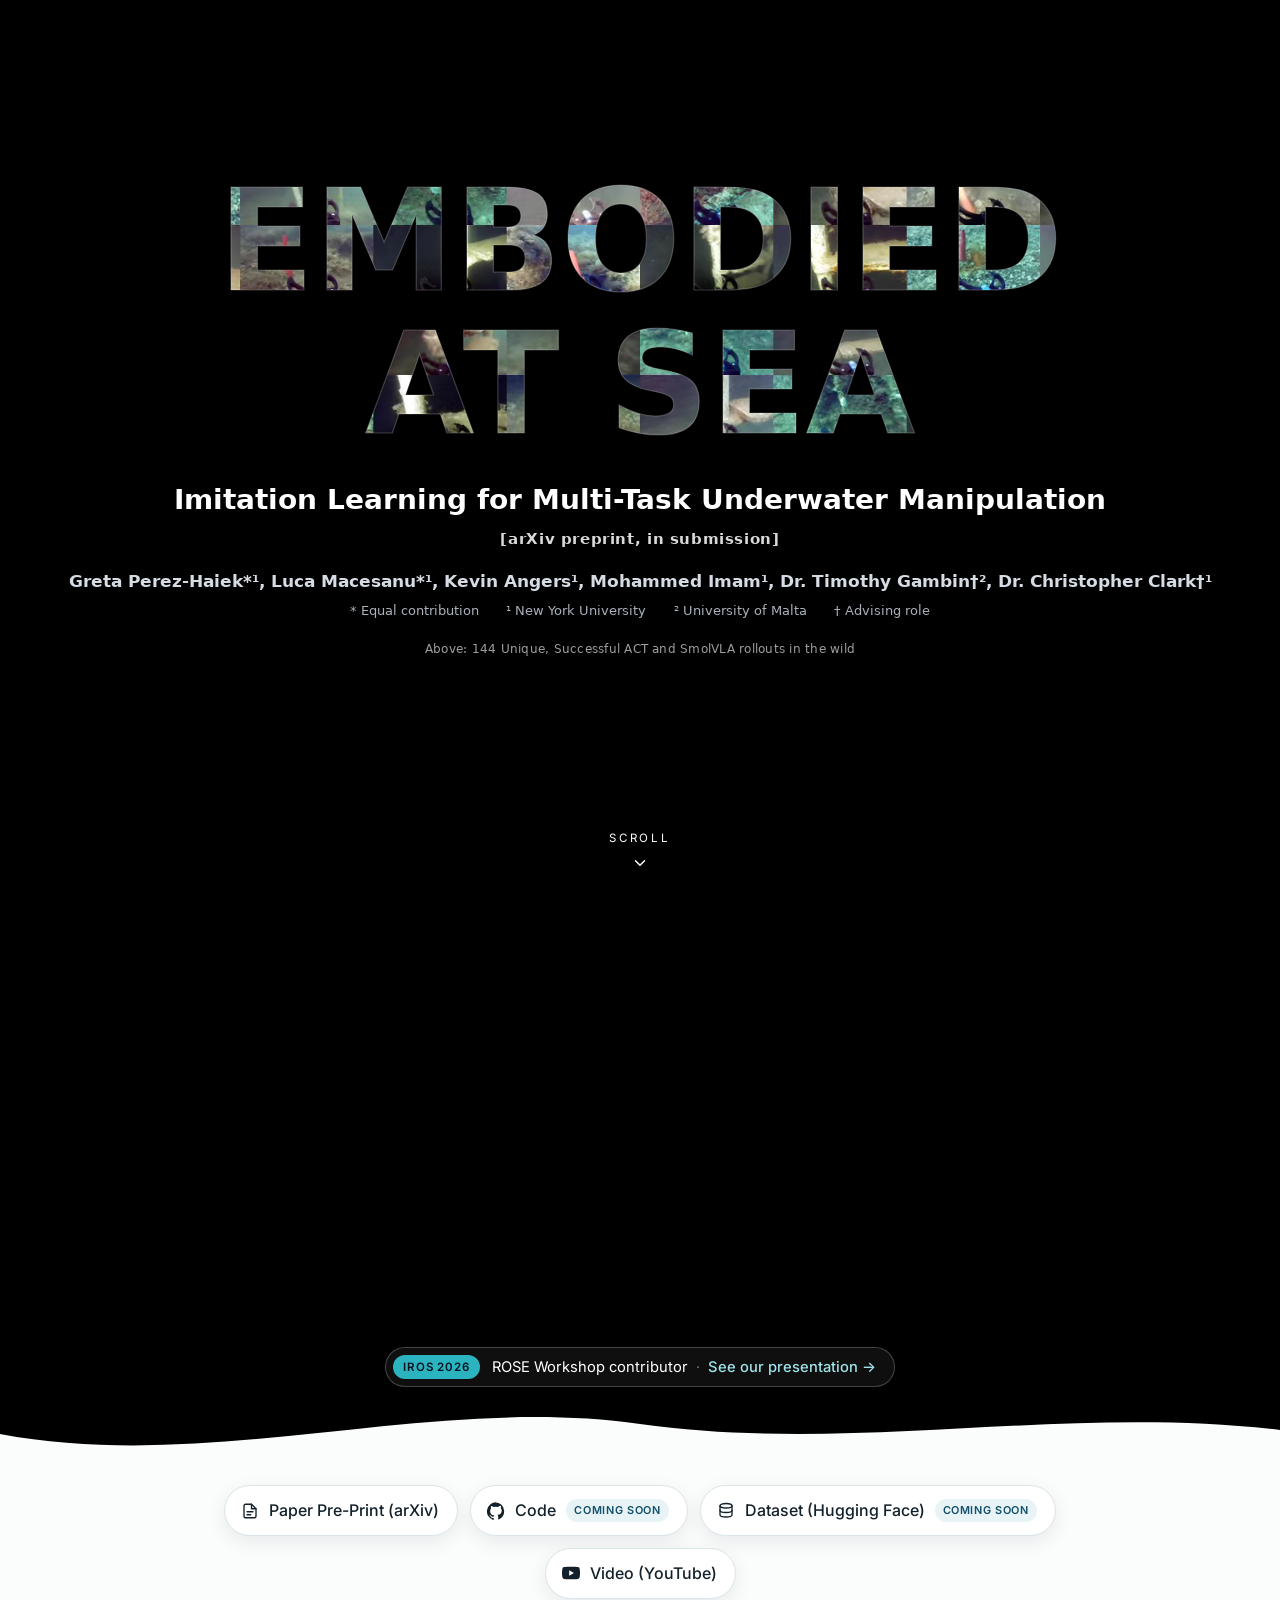
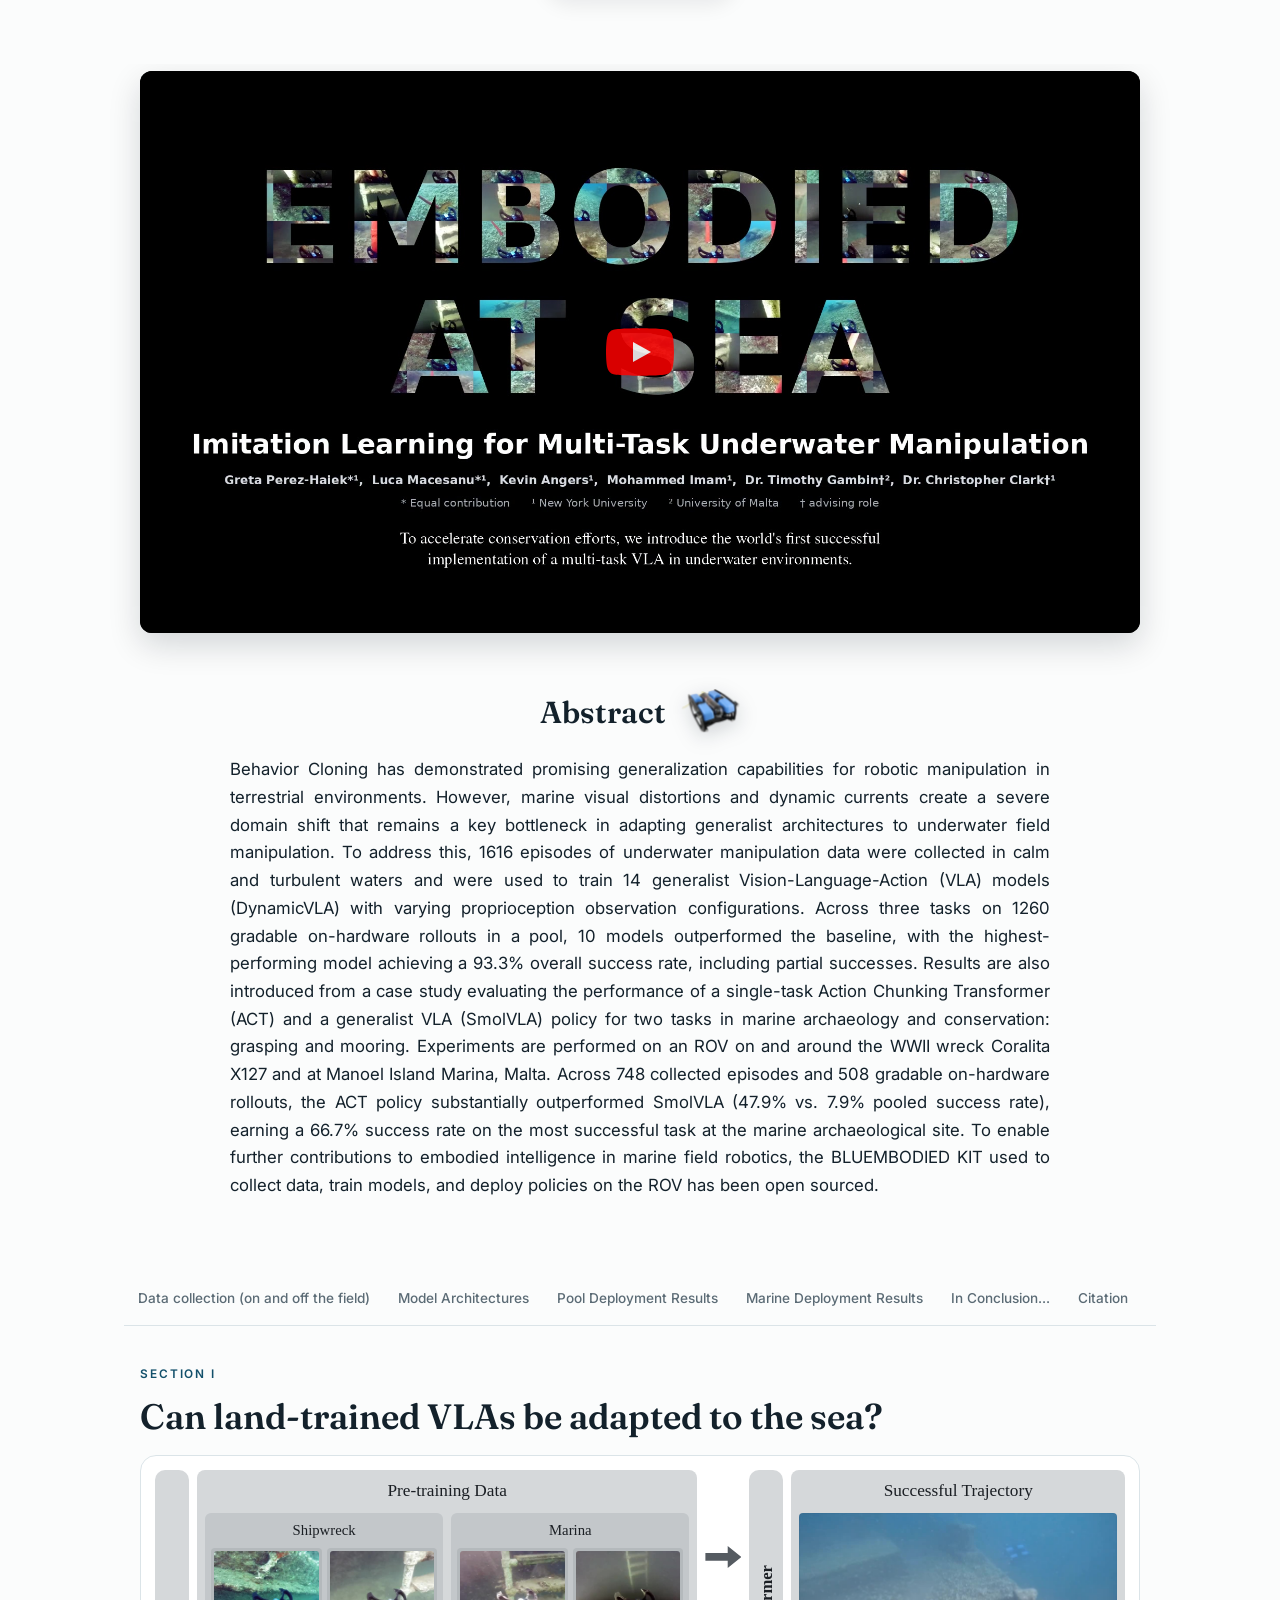
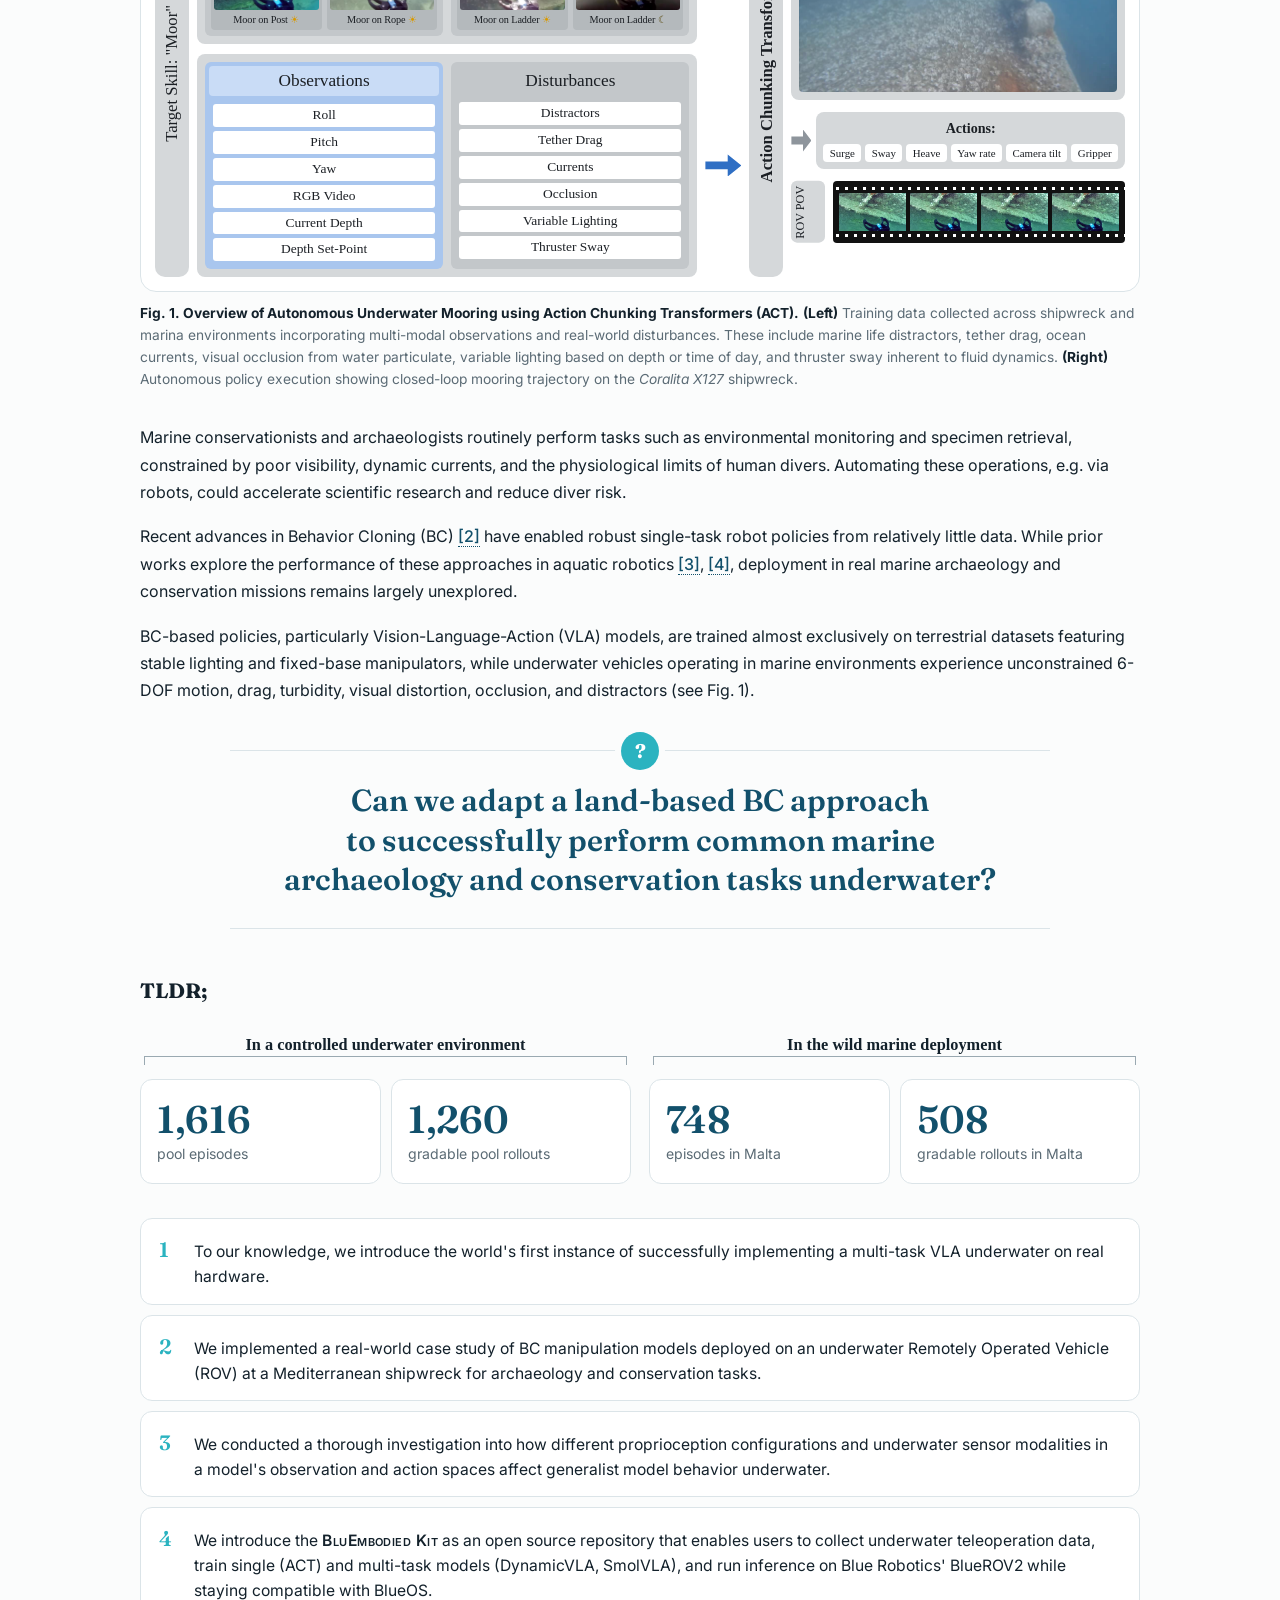
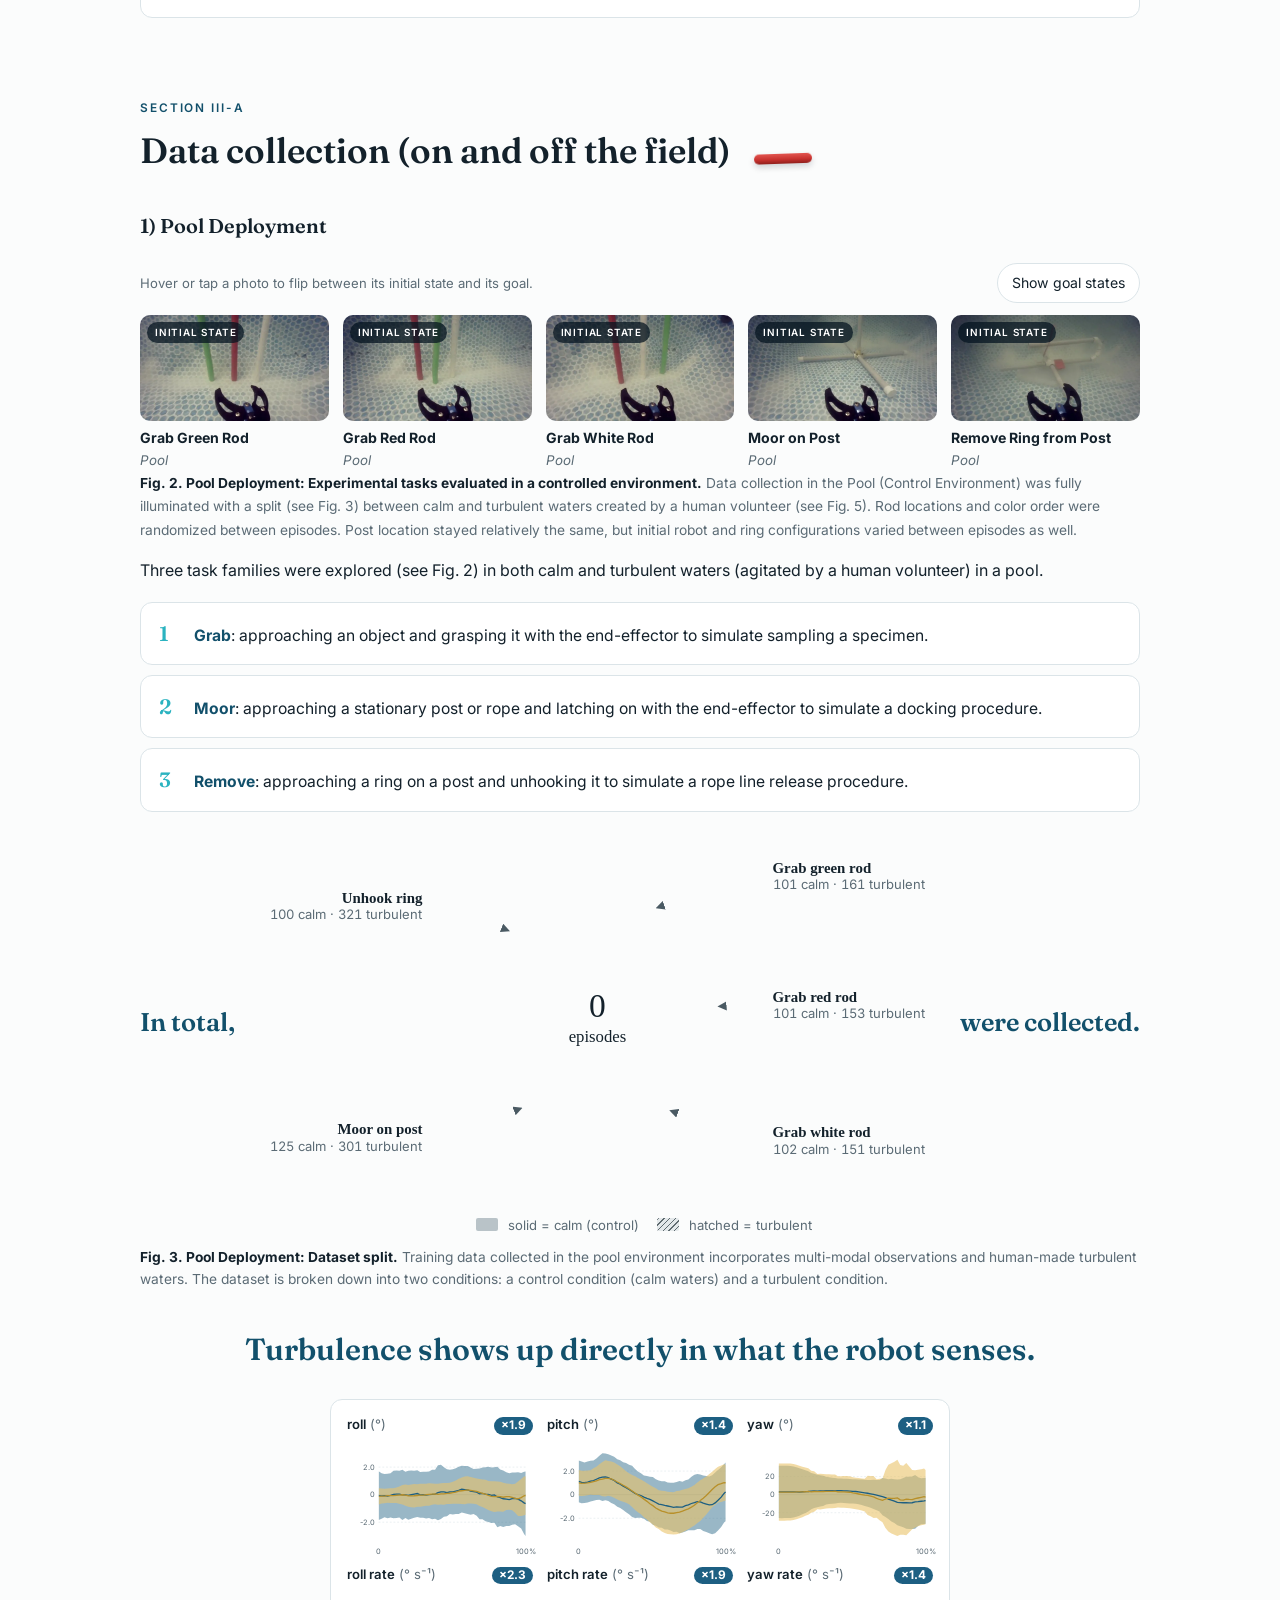
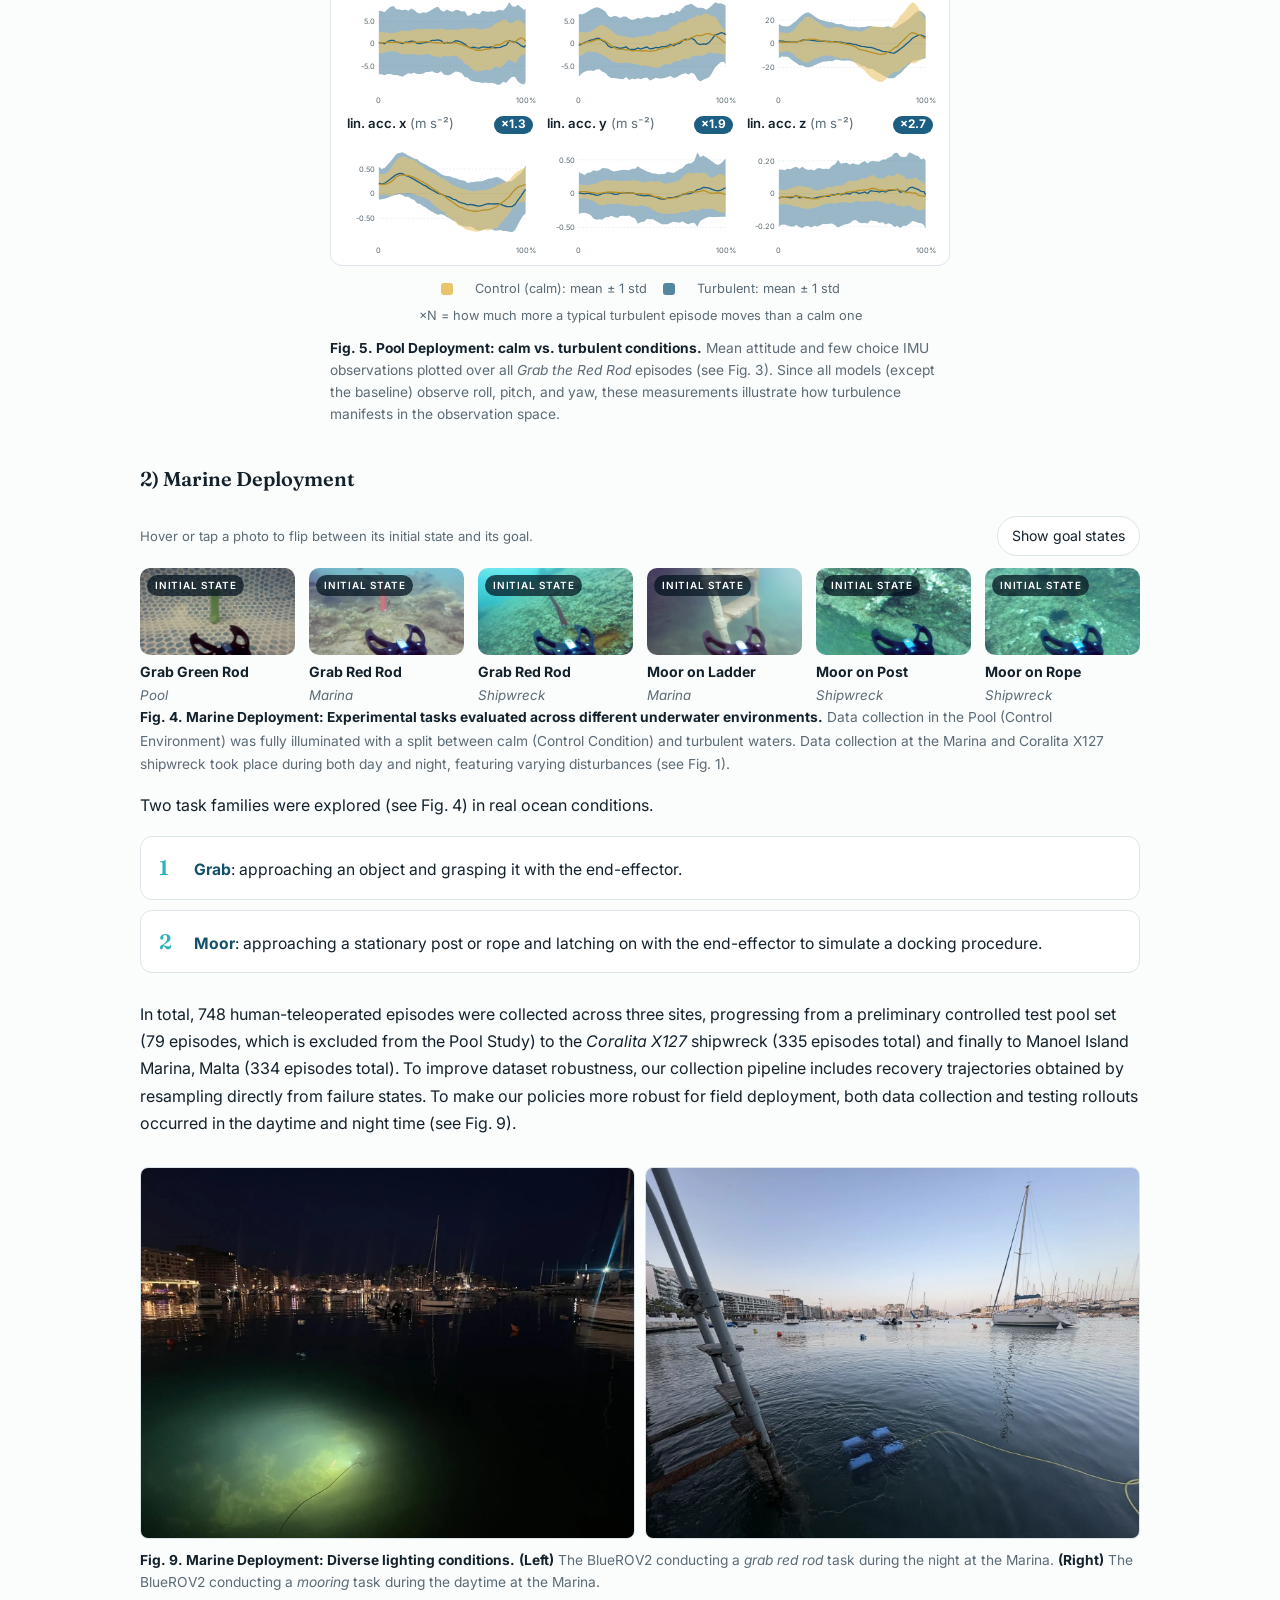
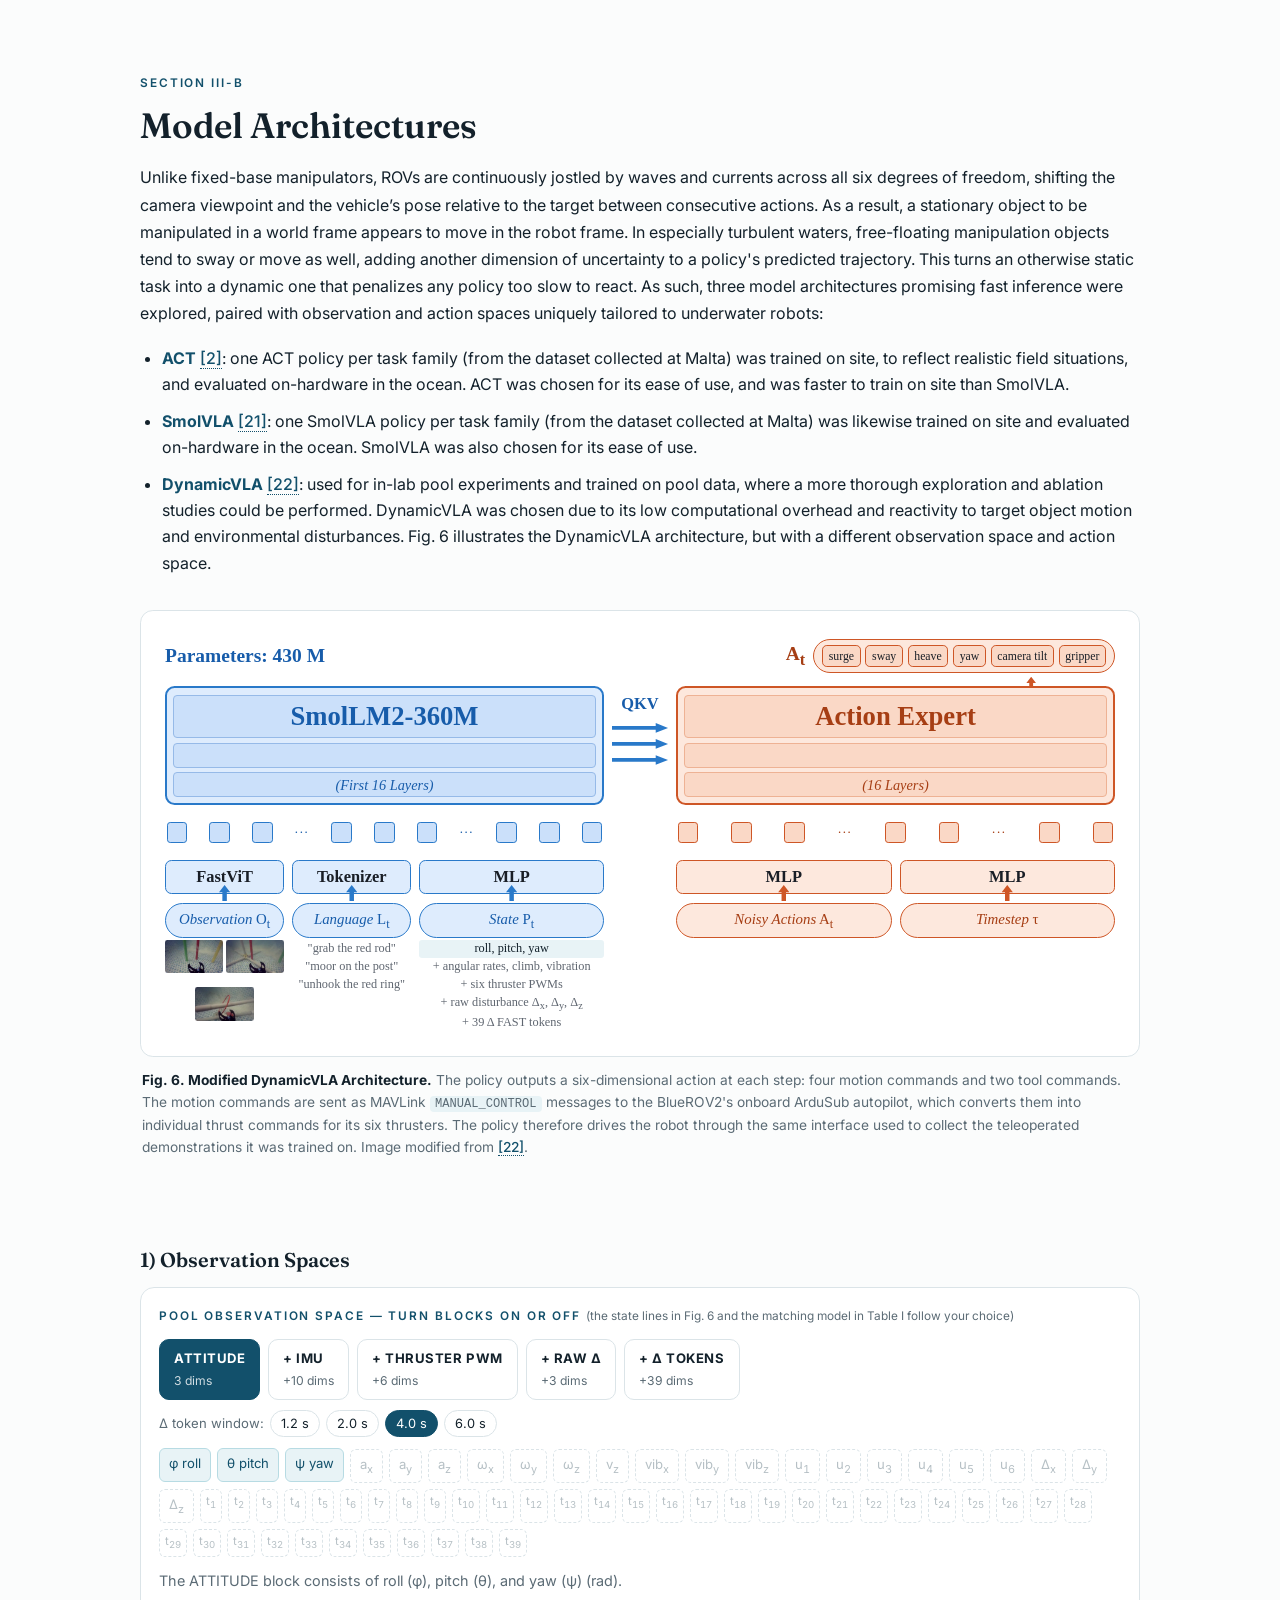
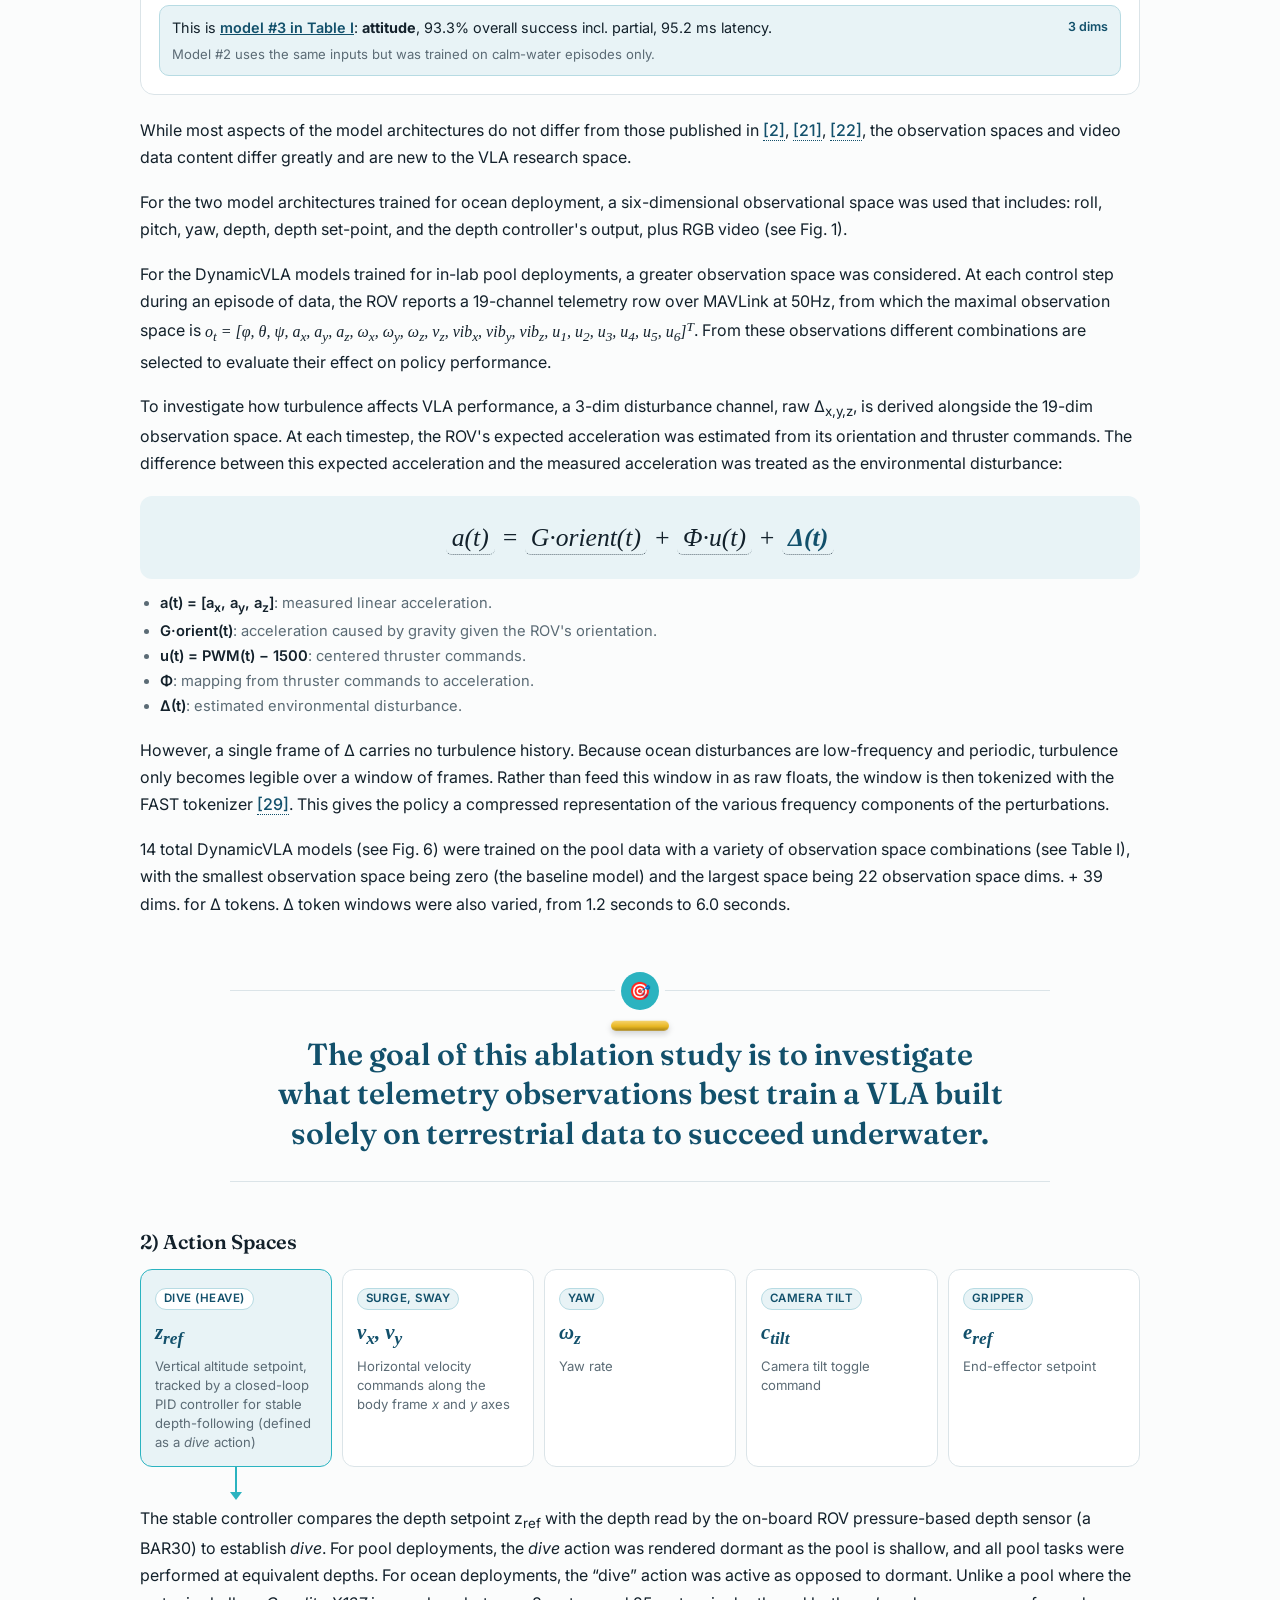
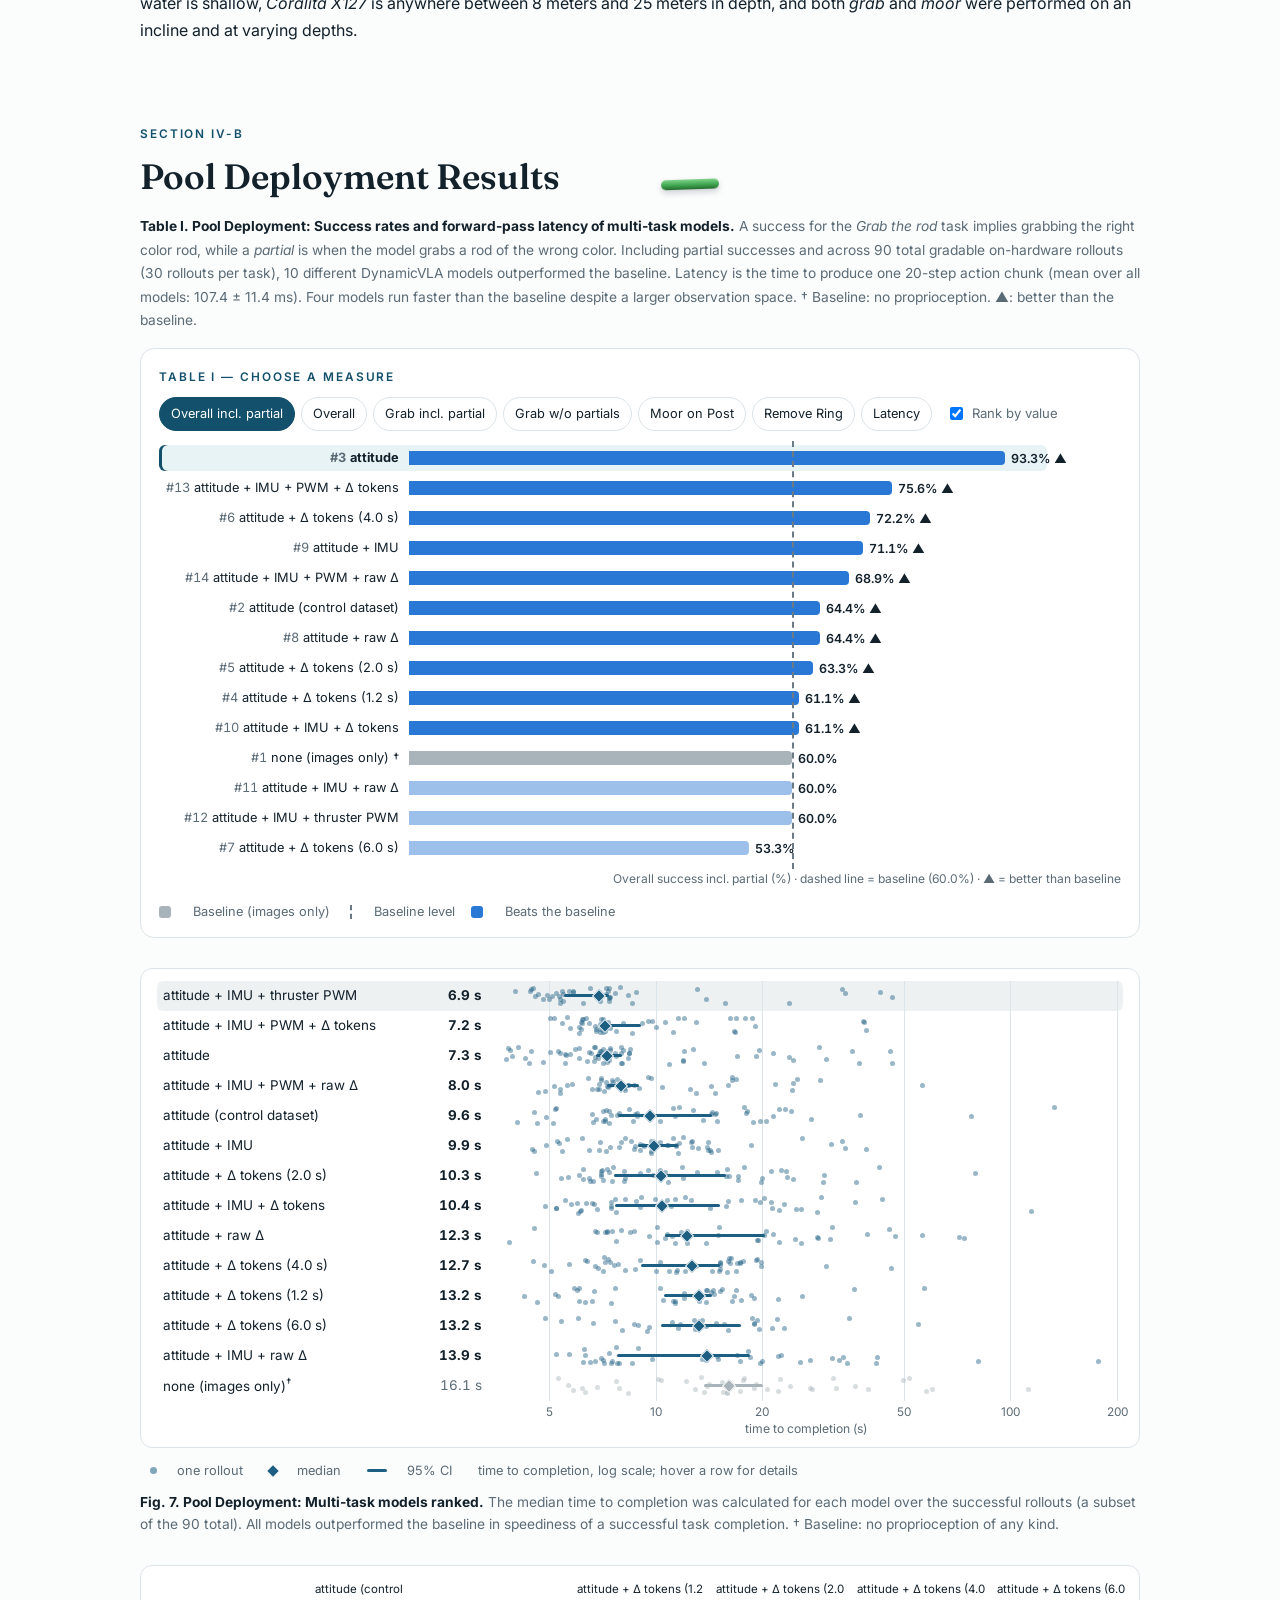
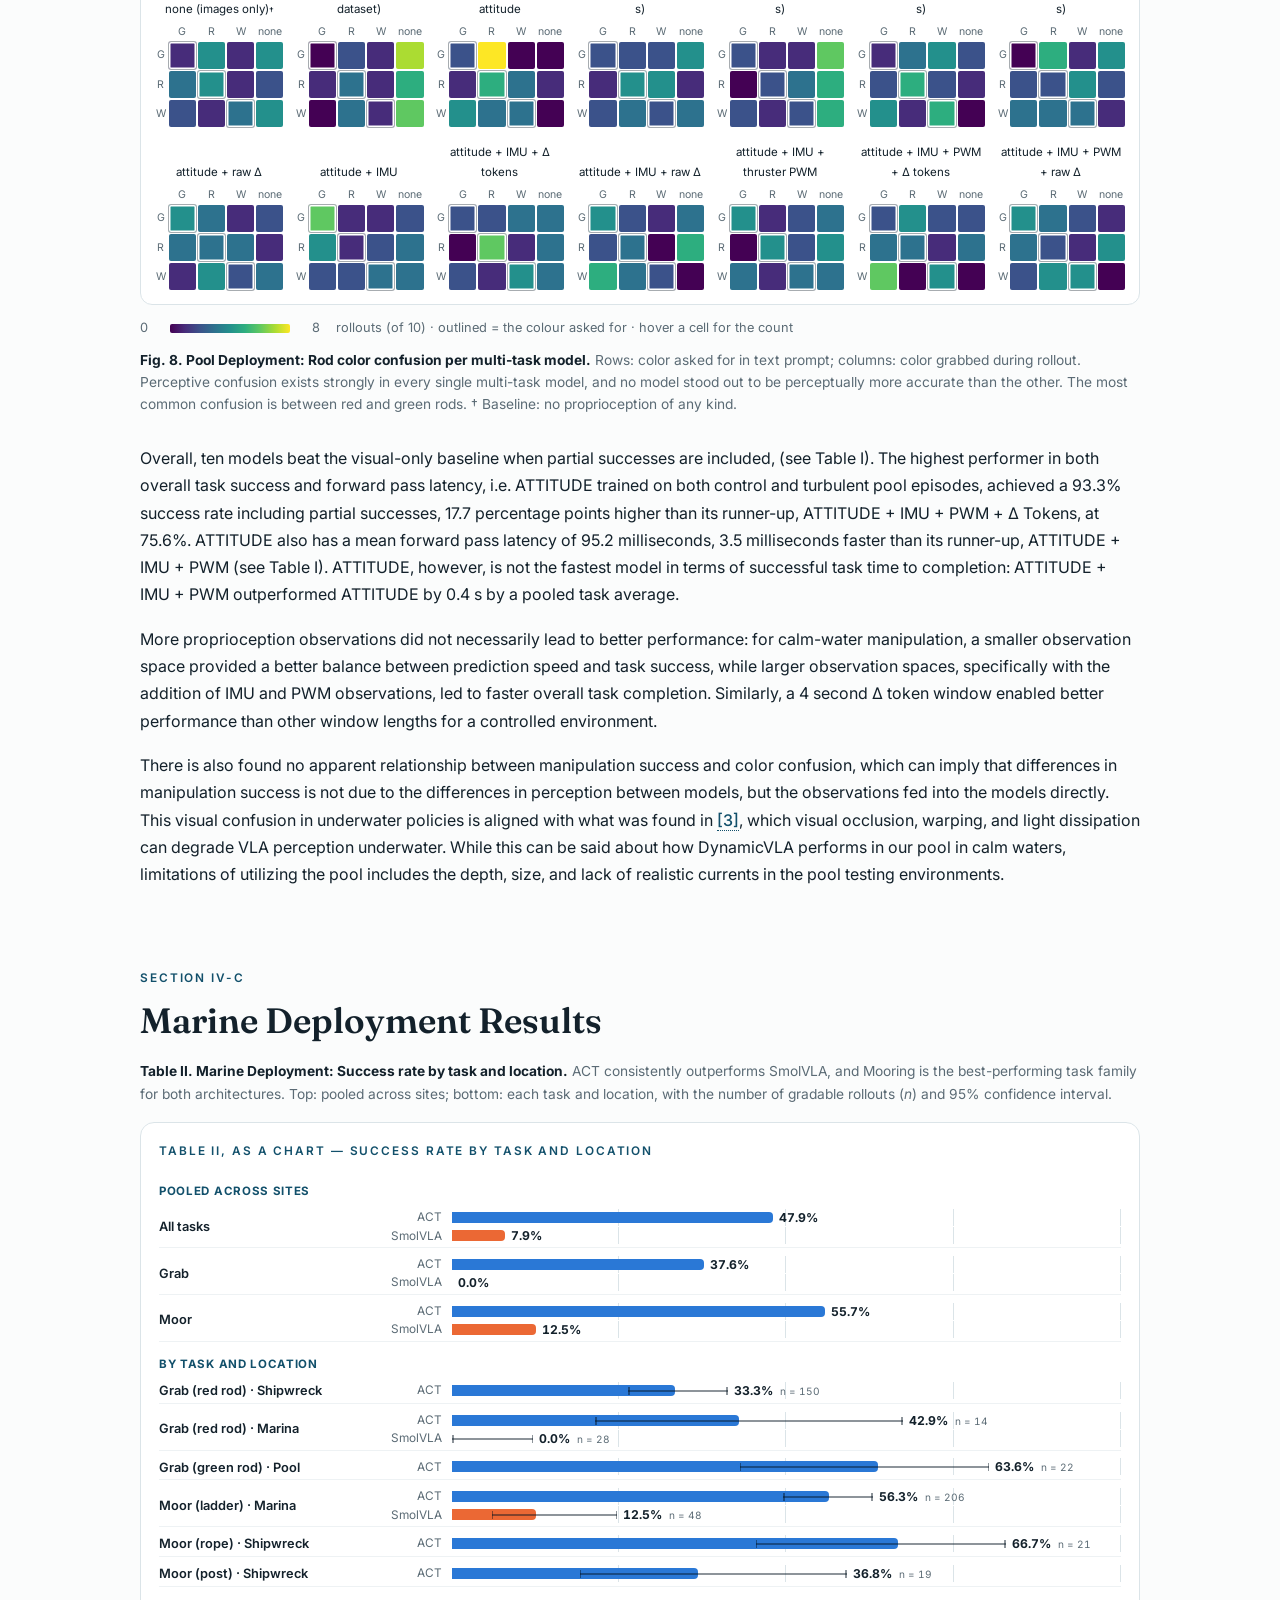
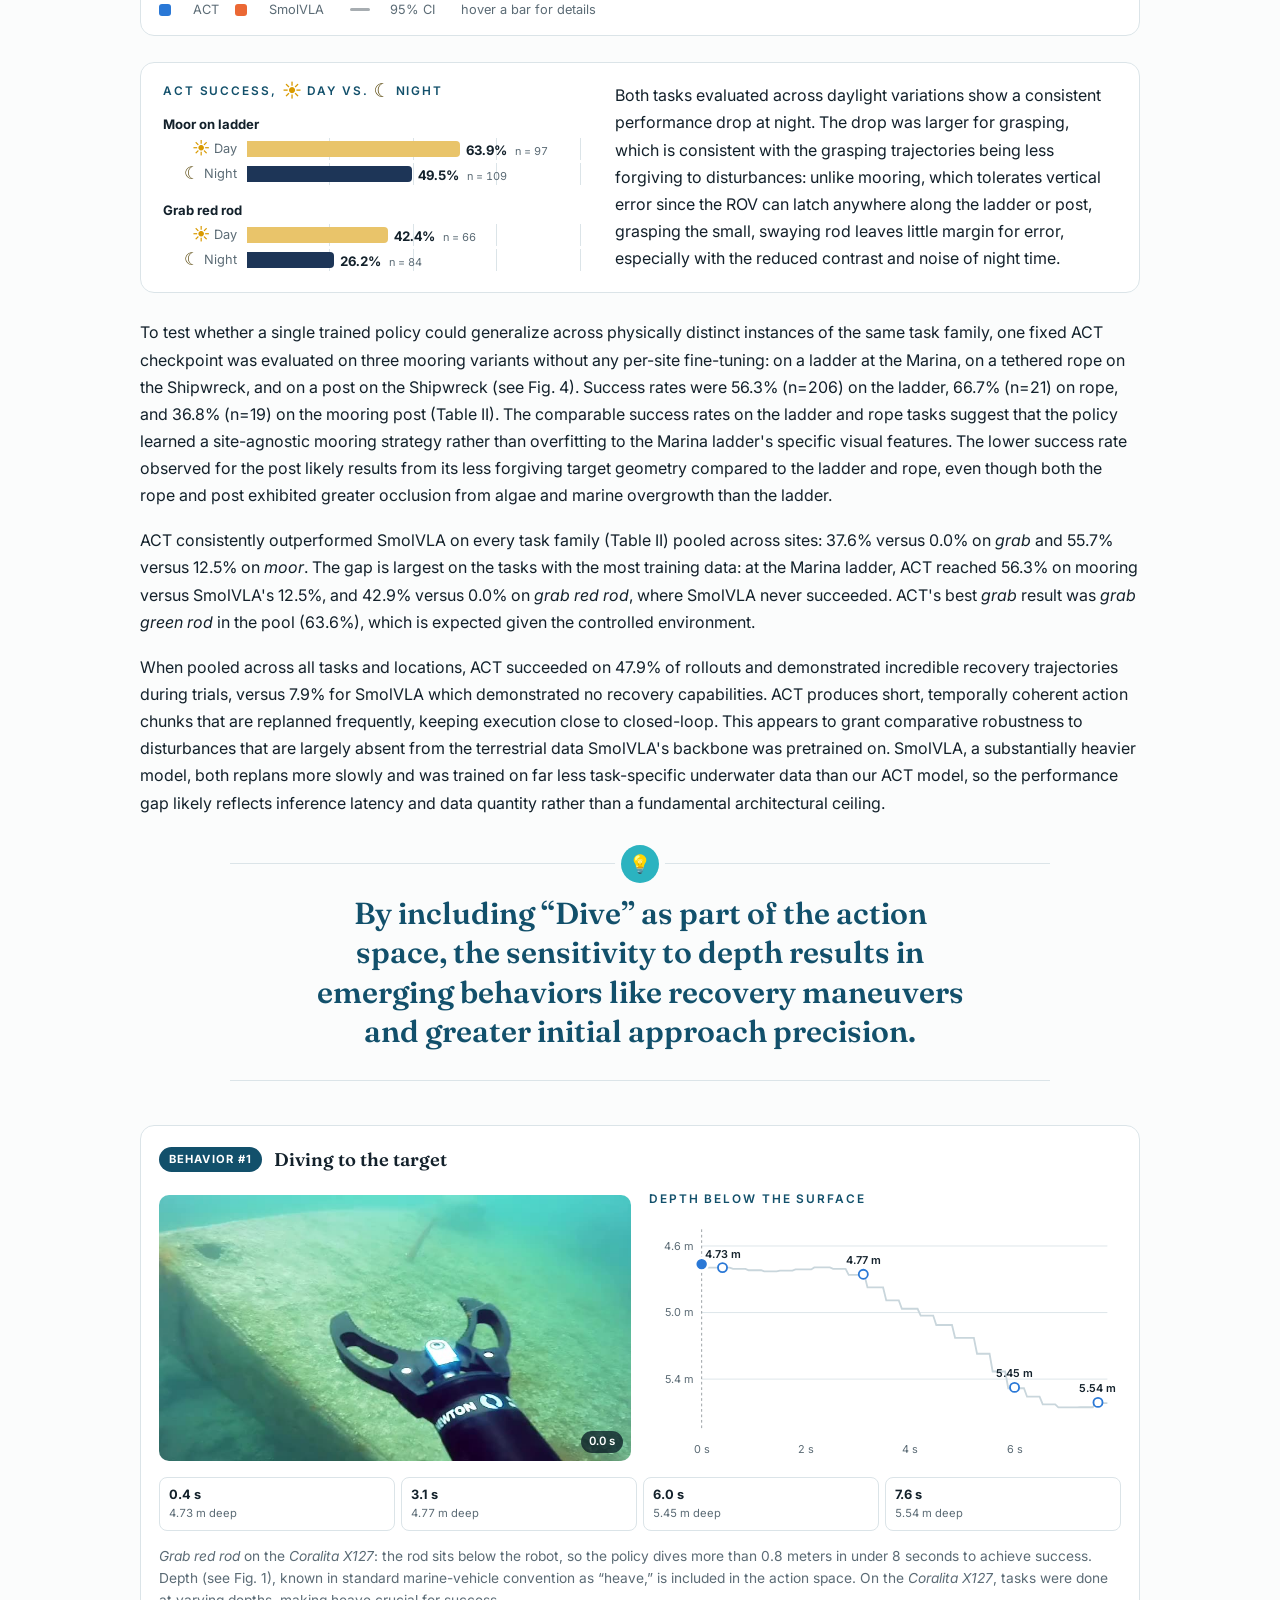
==== commit c4d829fb: "Ablation goal styled like the driving question, target badge" ====
--- a/index.html
+++ b/index.html
@@ -280,7 +280,7 @@
   }
   footer a { color: inherit; }
 </style>
-<link rel="stylesheet" href="assets/paper/paper.css?v=28">
+<link rel="stylesheet" href="assets/paper/paper.css?v=29">
 </head>
 <body>
 
@@ -610,7 +610,7 @@
       </ul>
       <p class="rv">However, a single frame of Δ carries no turbulence history. Because ocean disturbances are low-frequency and periodic, turbulence only becomes legible over a window of frames. Rather than feed this window in as raw floats, the window is then tokenized with the FAST tokenizer <a class="cite" href="#ref-29">[29]</a>. This gives the policy a compressed representation of the various frequency components of the perturbations.</p>
       <p class="rv">14 total DynamicVLA models (see Fig. 6) were trained on the pool data with a variety of observation space combinations (see Table I), with the smallest observation space being zero (the baseline model) and the largest space being 22 observation space dims. + 39 dims. for Δ tokens. Δ token windows were also varied, from 1.2 seconds to 6.0 seconds.</p>
-      <p class="pp-callout rv" id="ablation-goal">The goal of this ablation study is to investigate what telemetry observations best train a VLA built solely on terrestrial data to succeed underwater.</p>
+      <p class="pp-big target rv" id="ablation-goal">The goal of this ablation study is to investigate what telemetry observations best train a VLA built solely on terrestrial data to succeed underwater.</p>
 
       <h4 class="rv">2) Action Spaces</h4>
       <div class="pp-actions6 rv">
--- a/assets/paper/paper.css
+++ b/assets/paper/paper.css
@@ -720,3 +720,6 @@
 #fig5 .f5-legend { justify-content: center; text-align: center; margin: 12px auto 0 !important; }
 /* the emerging-behaviors statement styled like the driving question, with a lightbulb in the badge */
 .paper .pp-big.bulb::before { content: "💡"; font: 1.1rem/38px system-ui, "Apple Color Emoji", "Segoe UI Emoji", "Noto Color Emoji", sans-serif; background: var(--accent); }
+/* ablation goal styled like the driving question, with a target in the badge; extra top room for the yellow rod */
+.paper .pp-big.target::before { content: "🎯"; font: 1.1rem/38px system-ui, "Apple Color Emoji", "Segoe UI Emoji", "Noto Color Emoji", sans-serif; }
+.paper #ablation-goal { margin: 72px auto 44px; padding-top: 44px; }
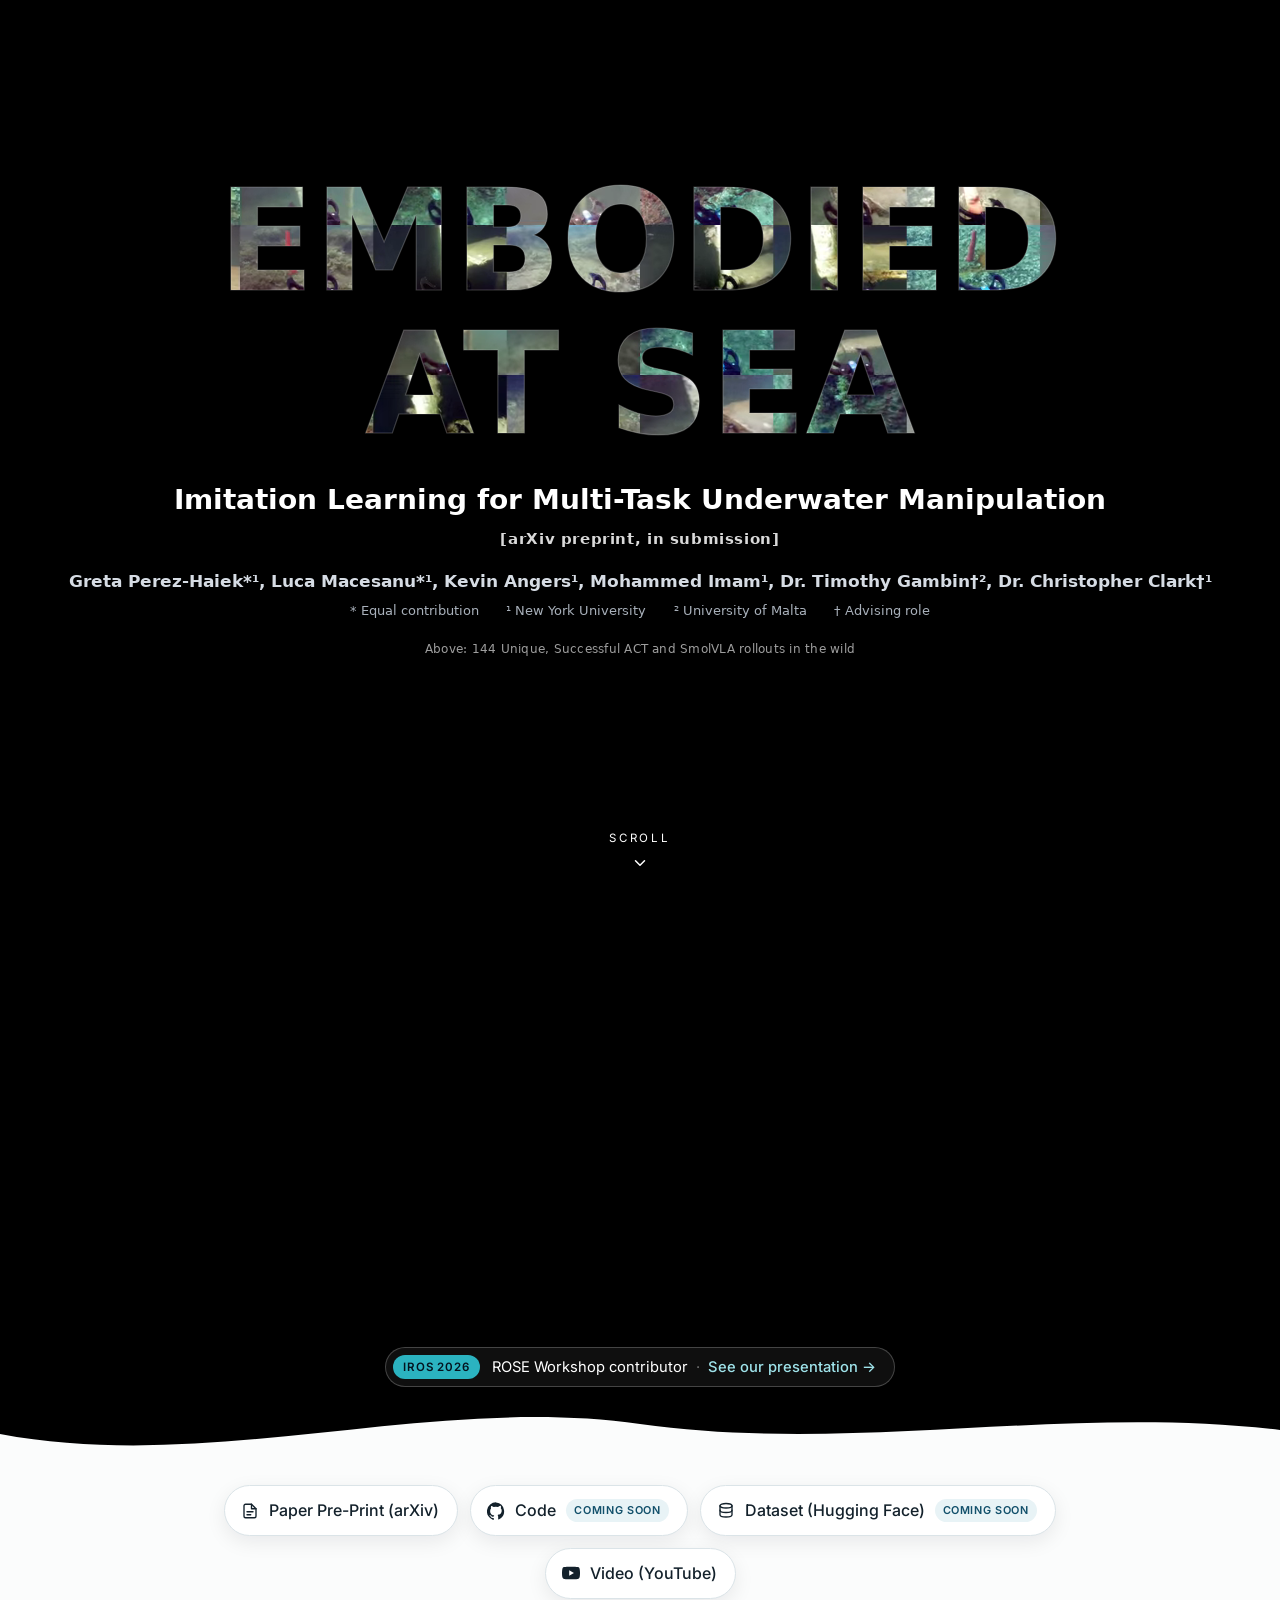
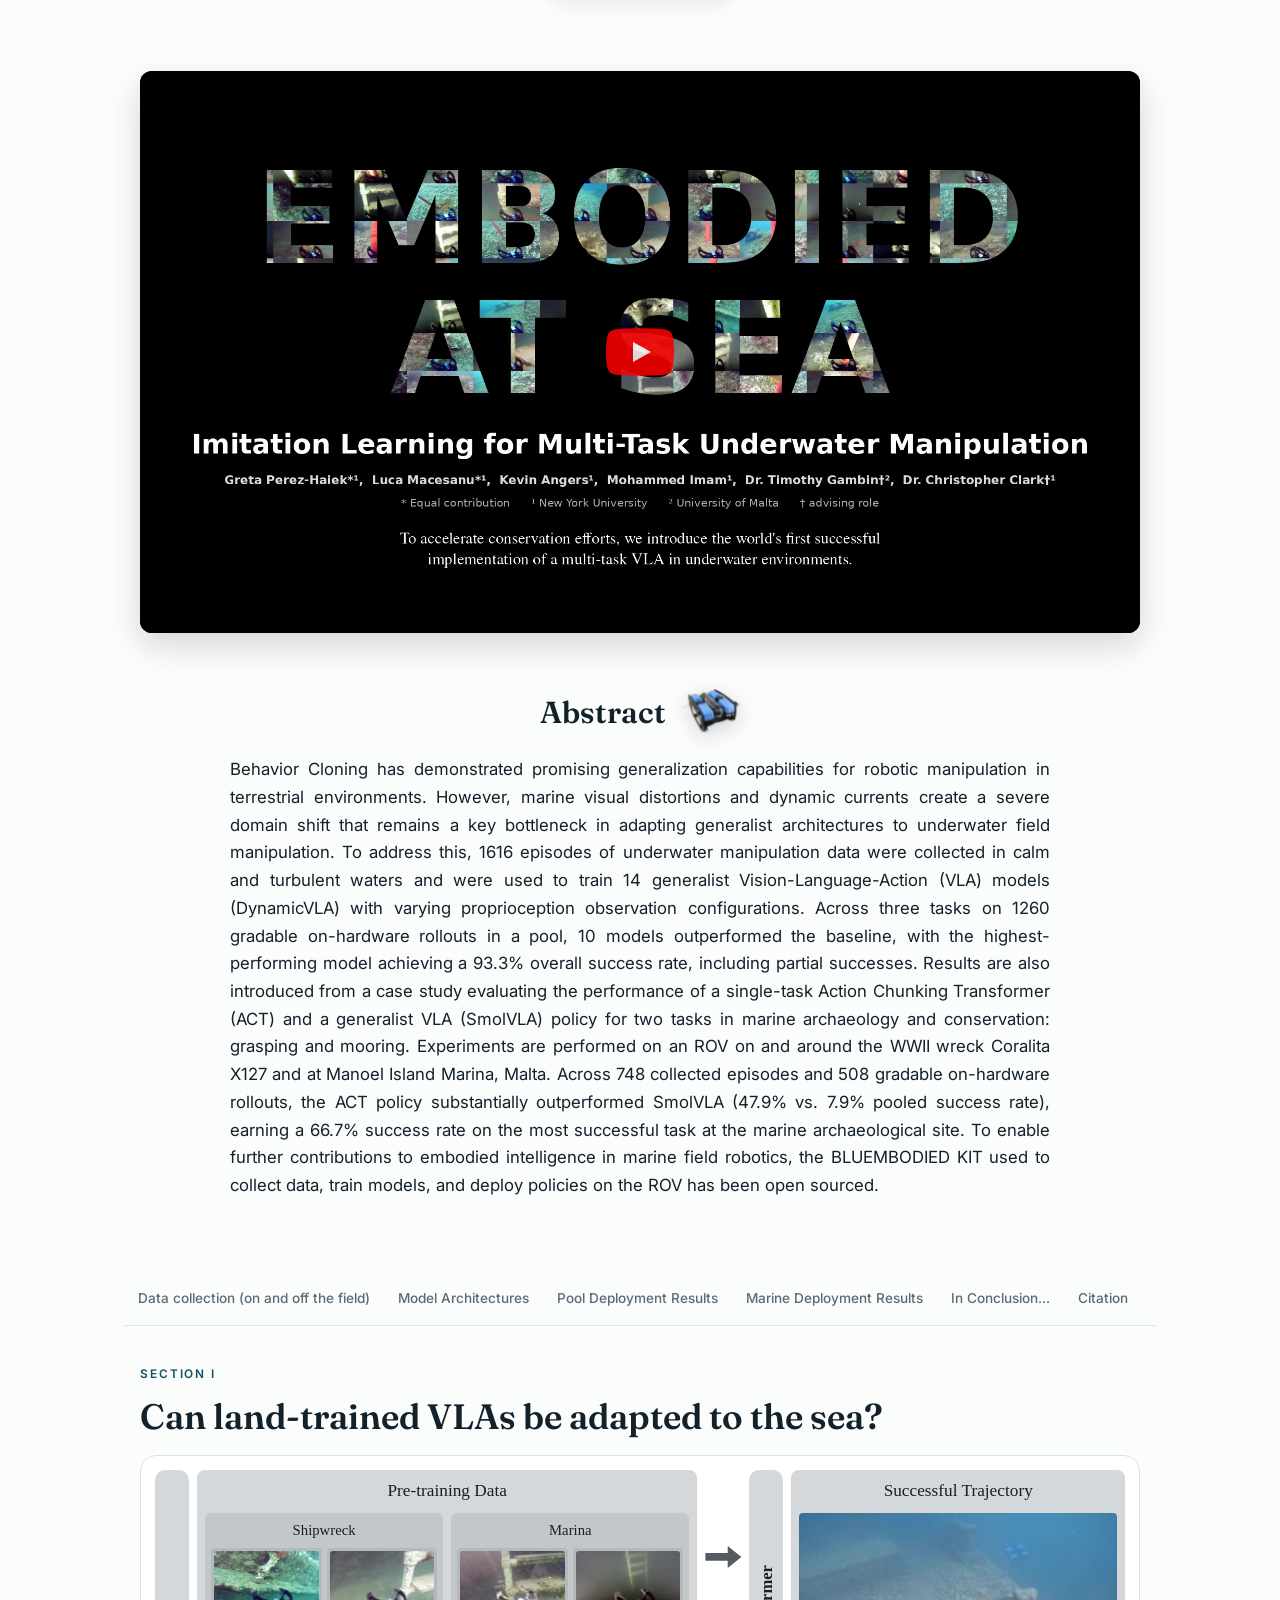
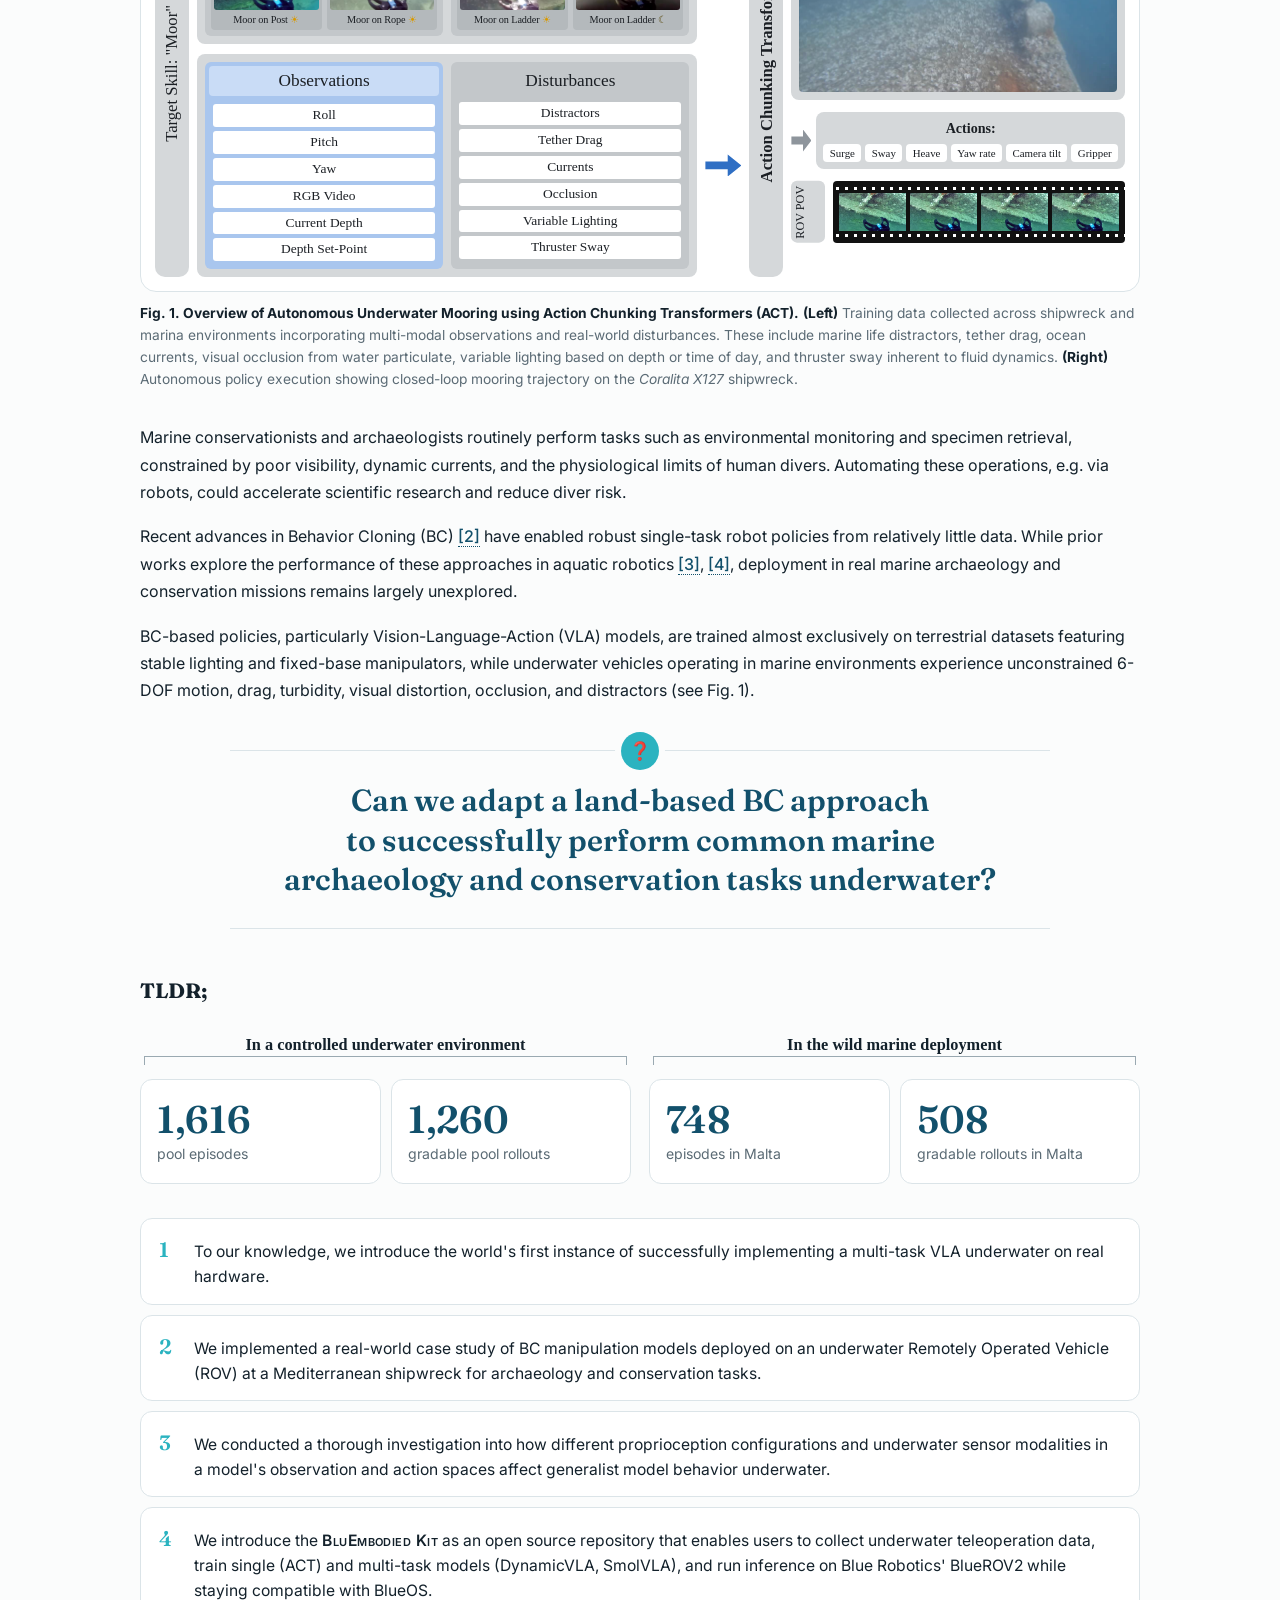
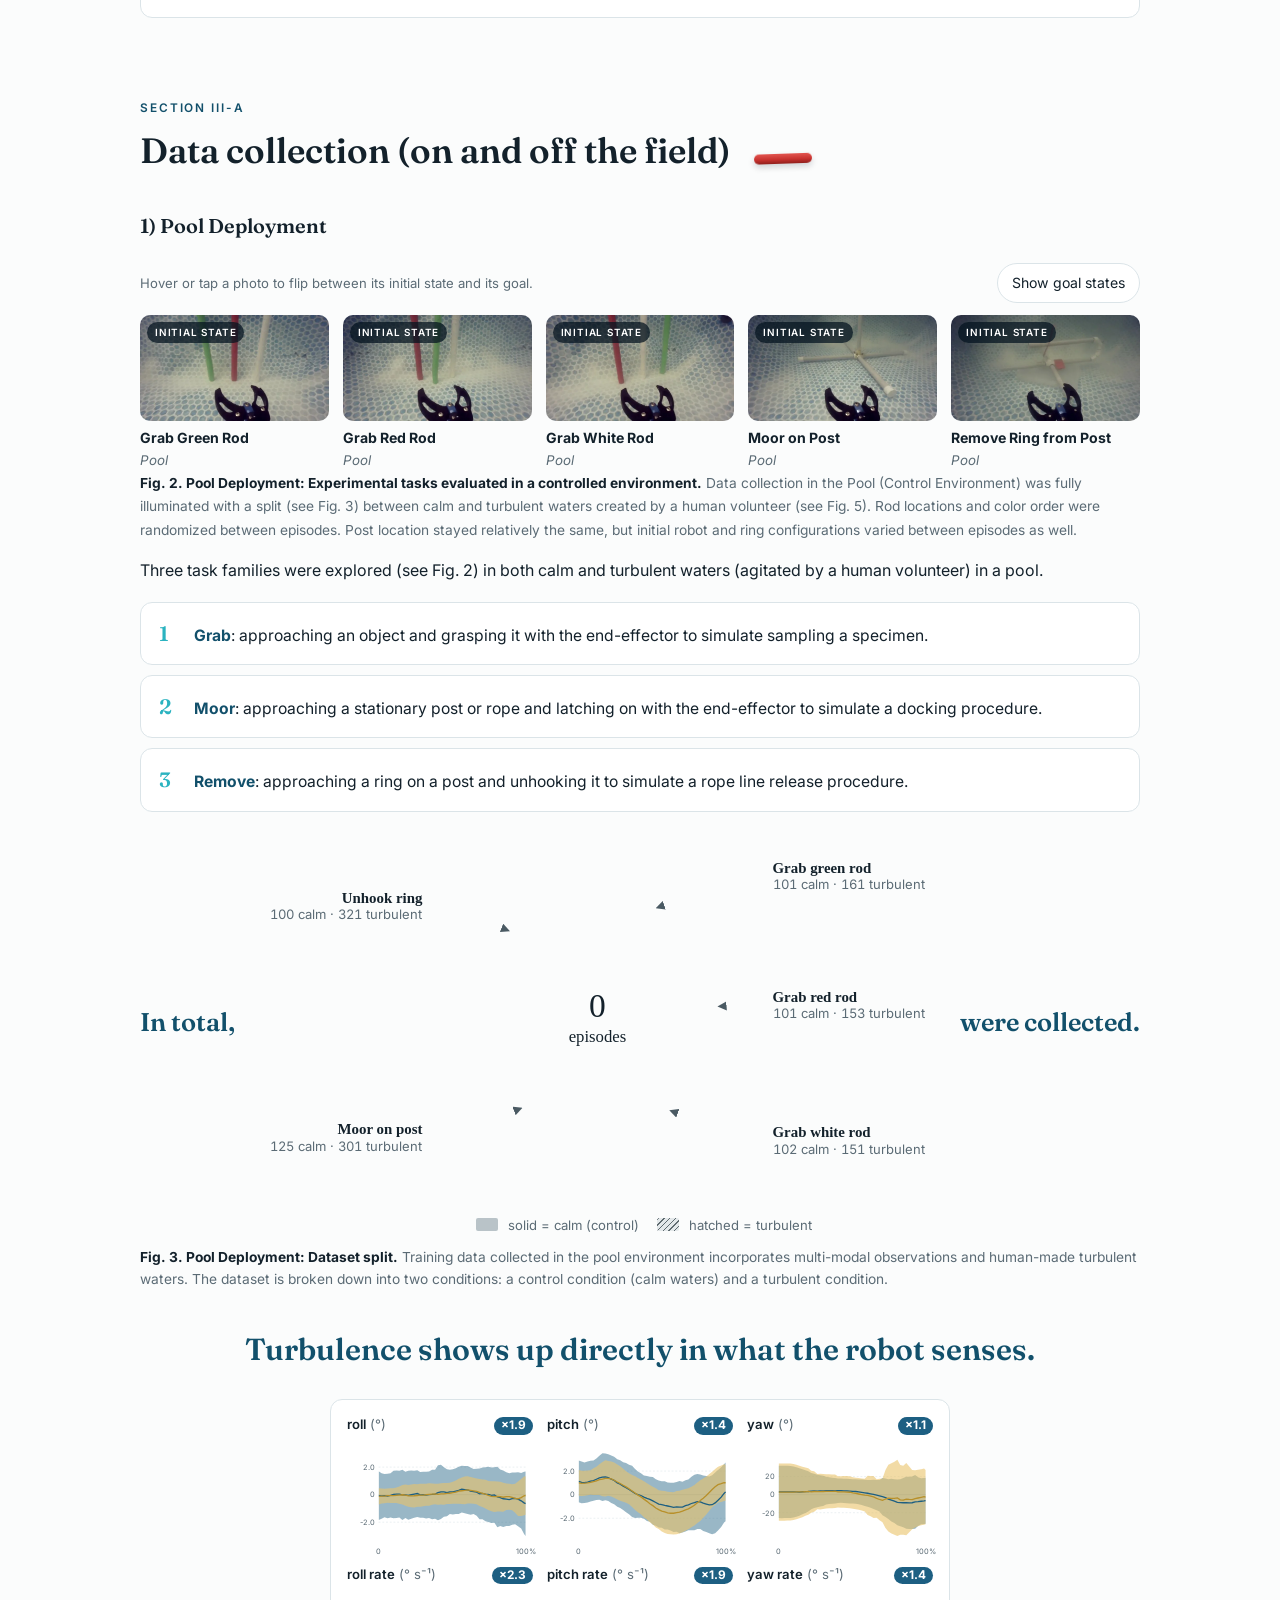
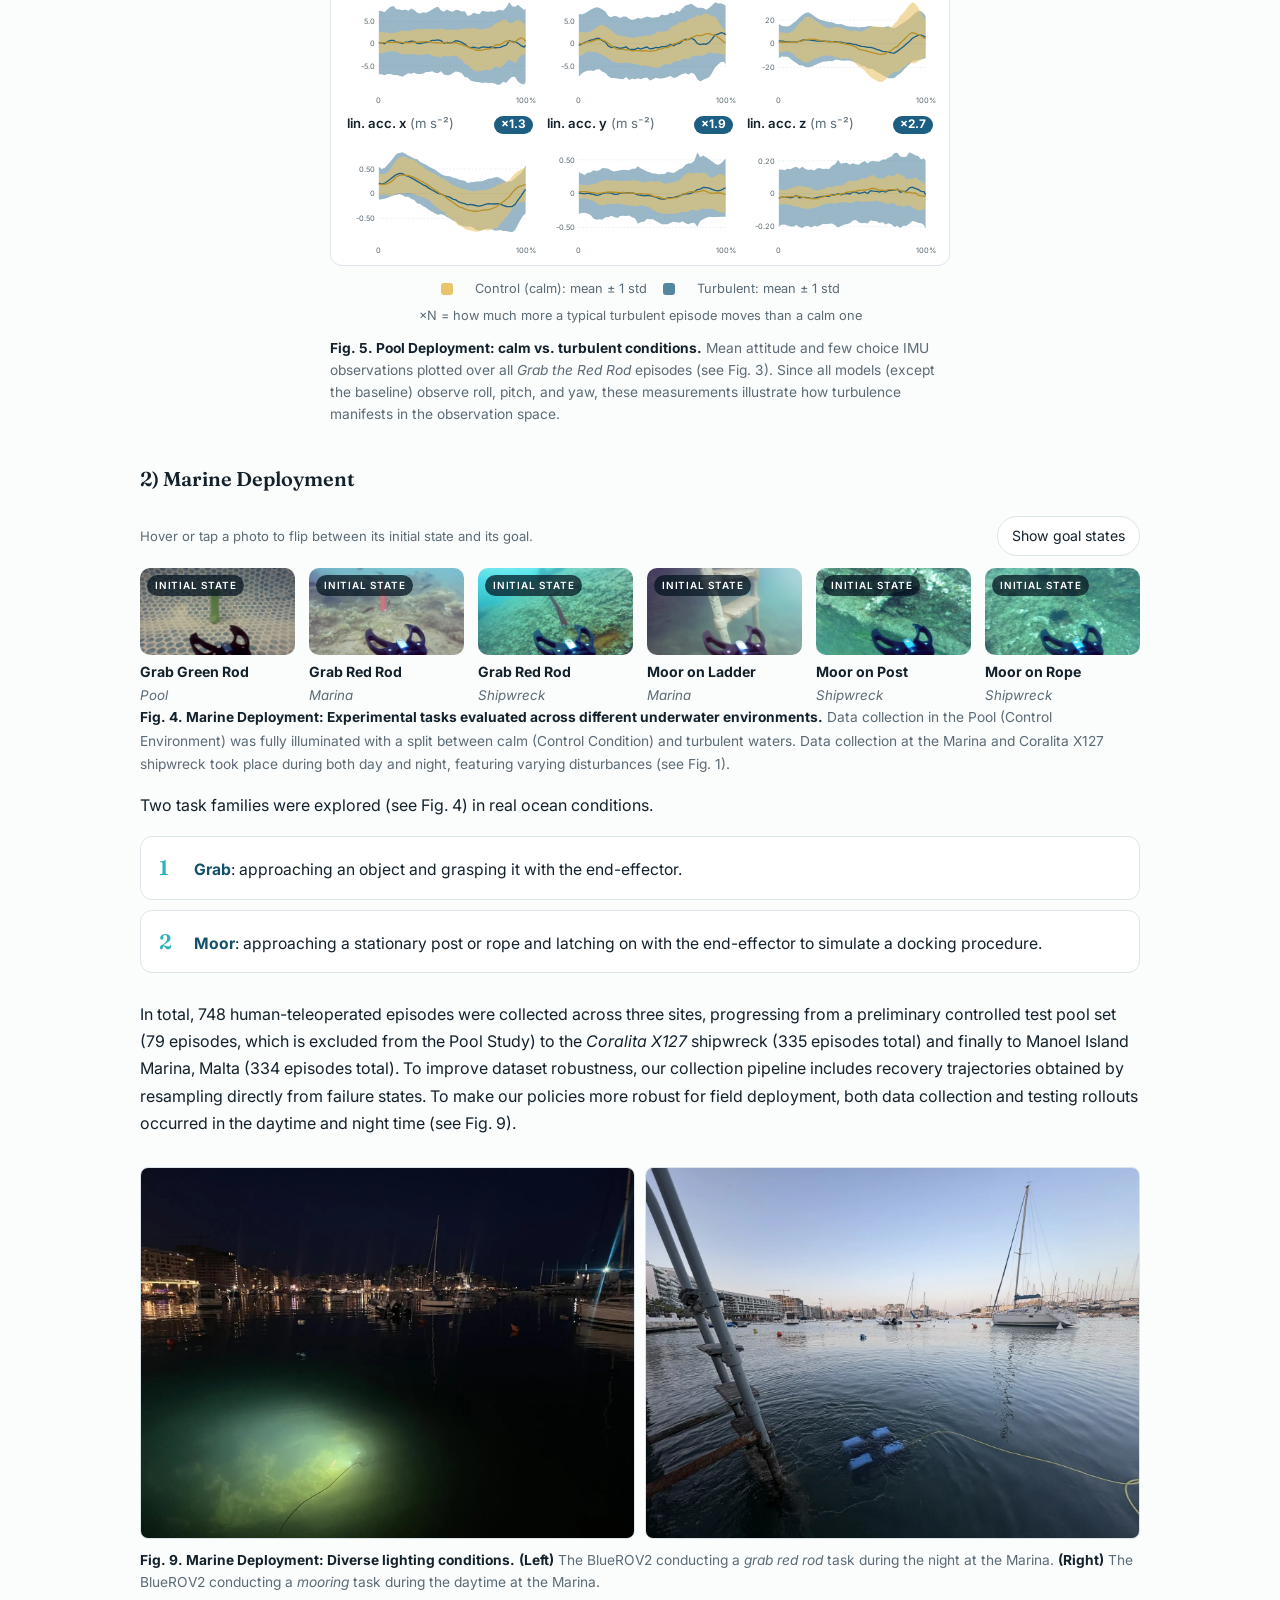
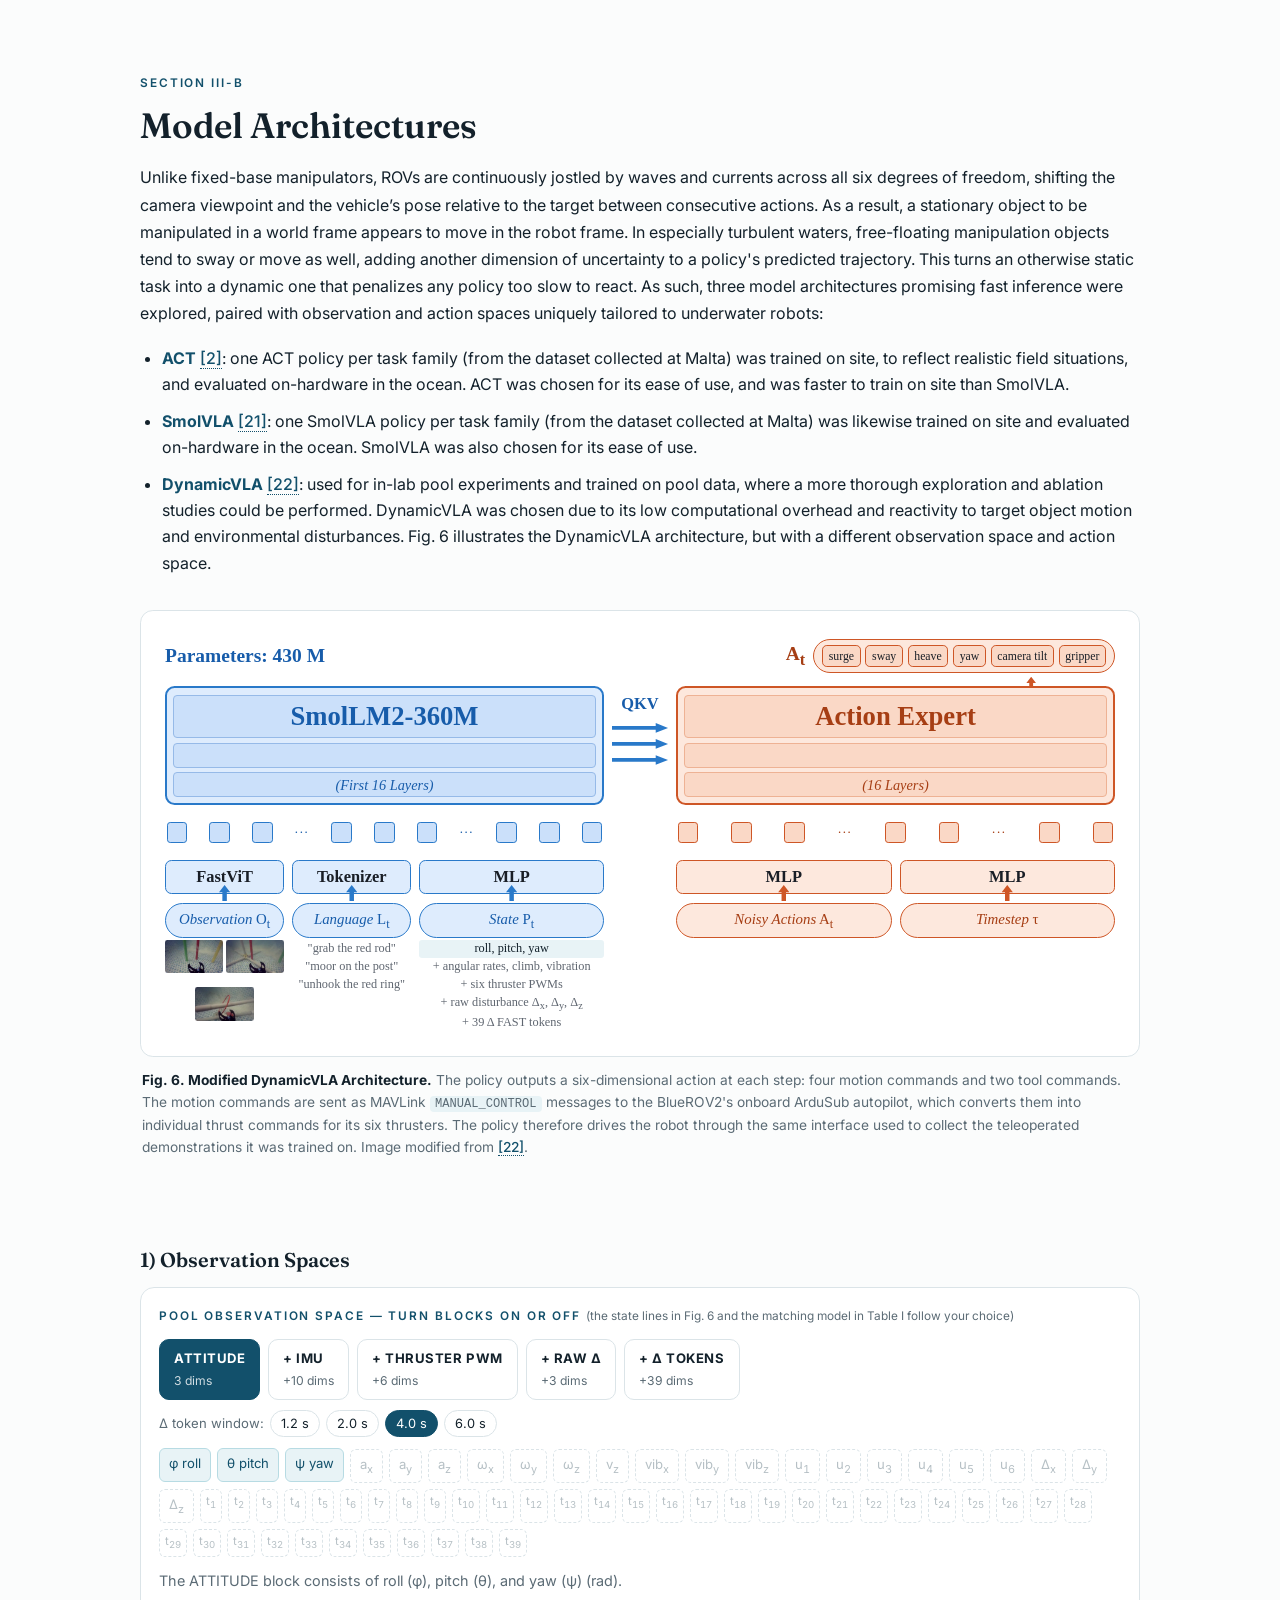
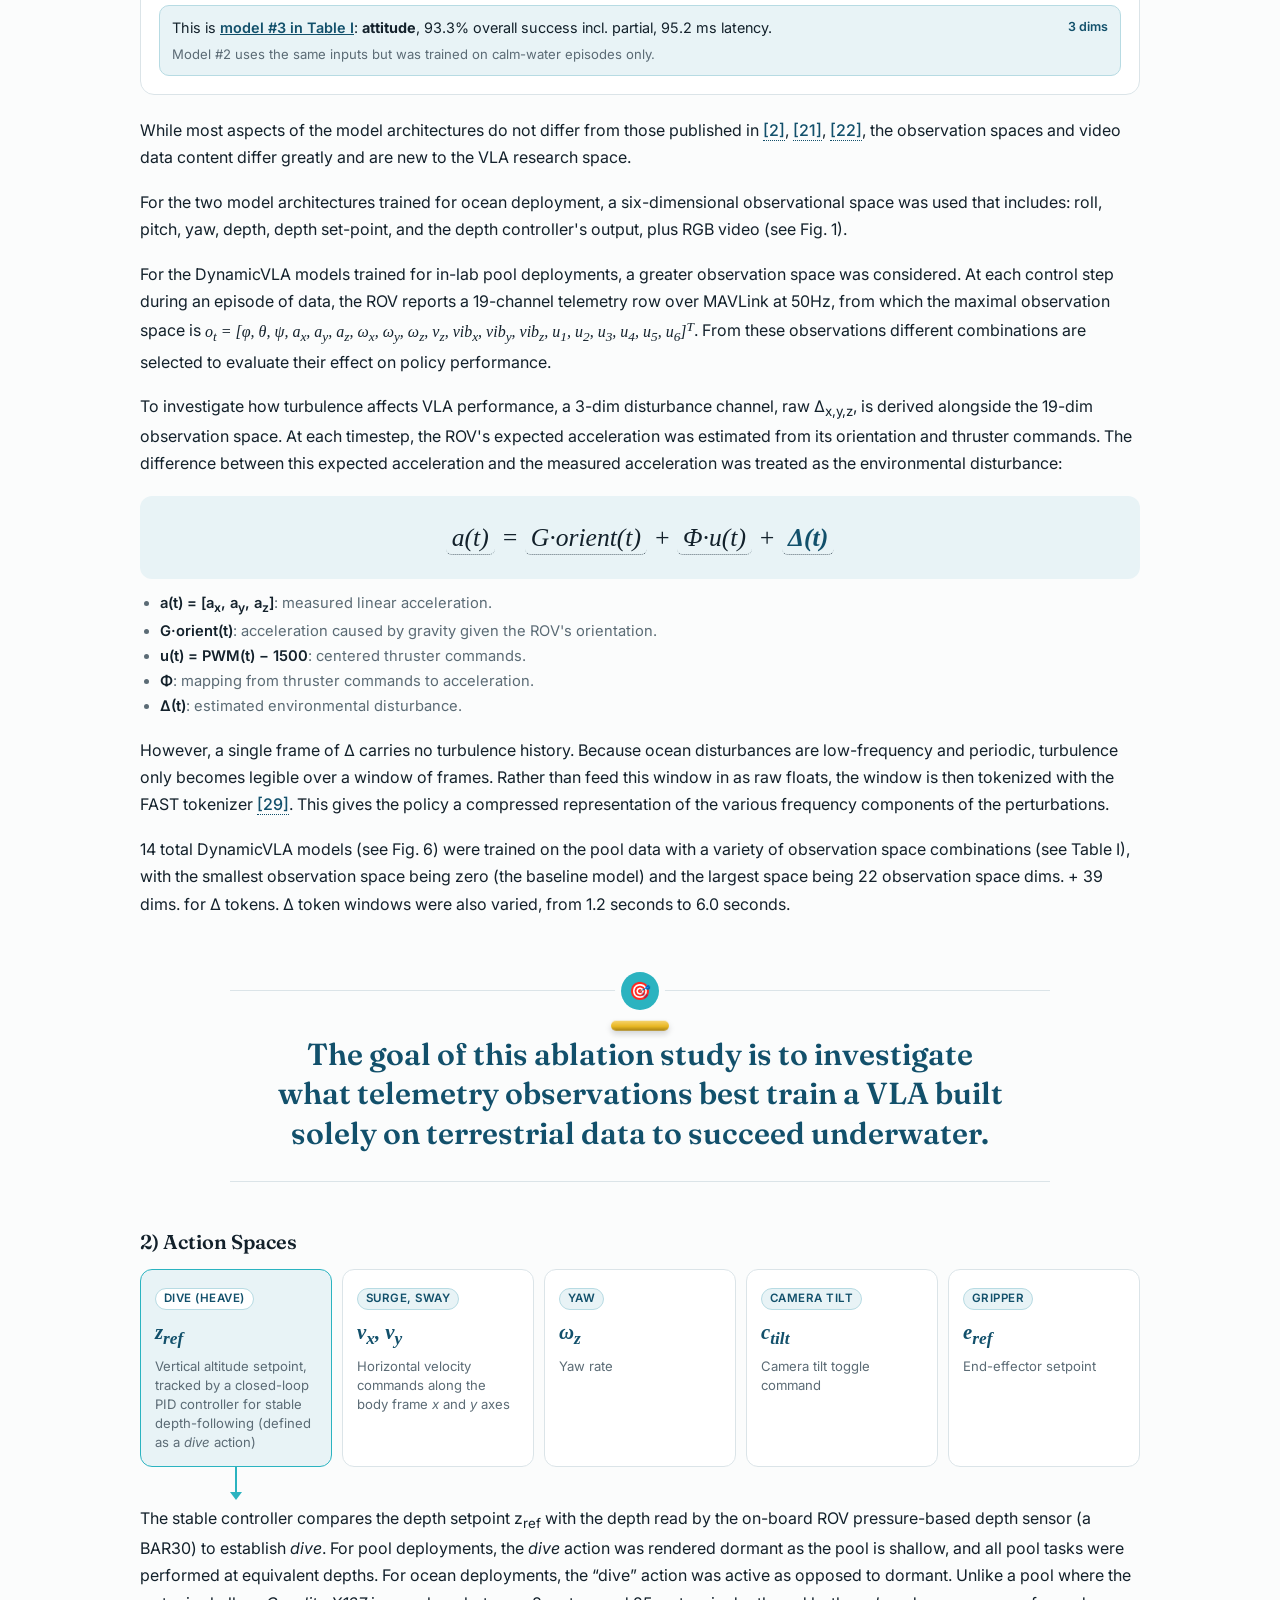
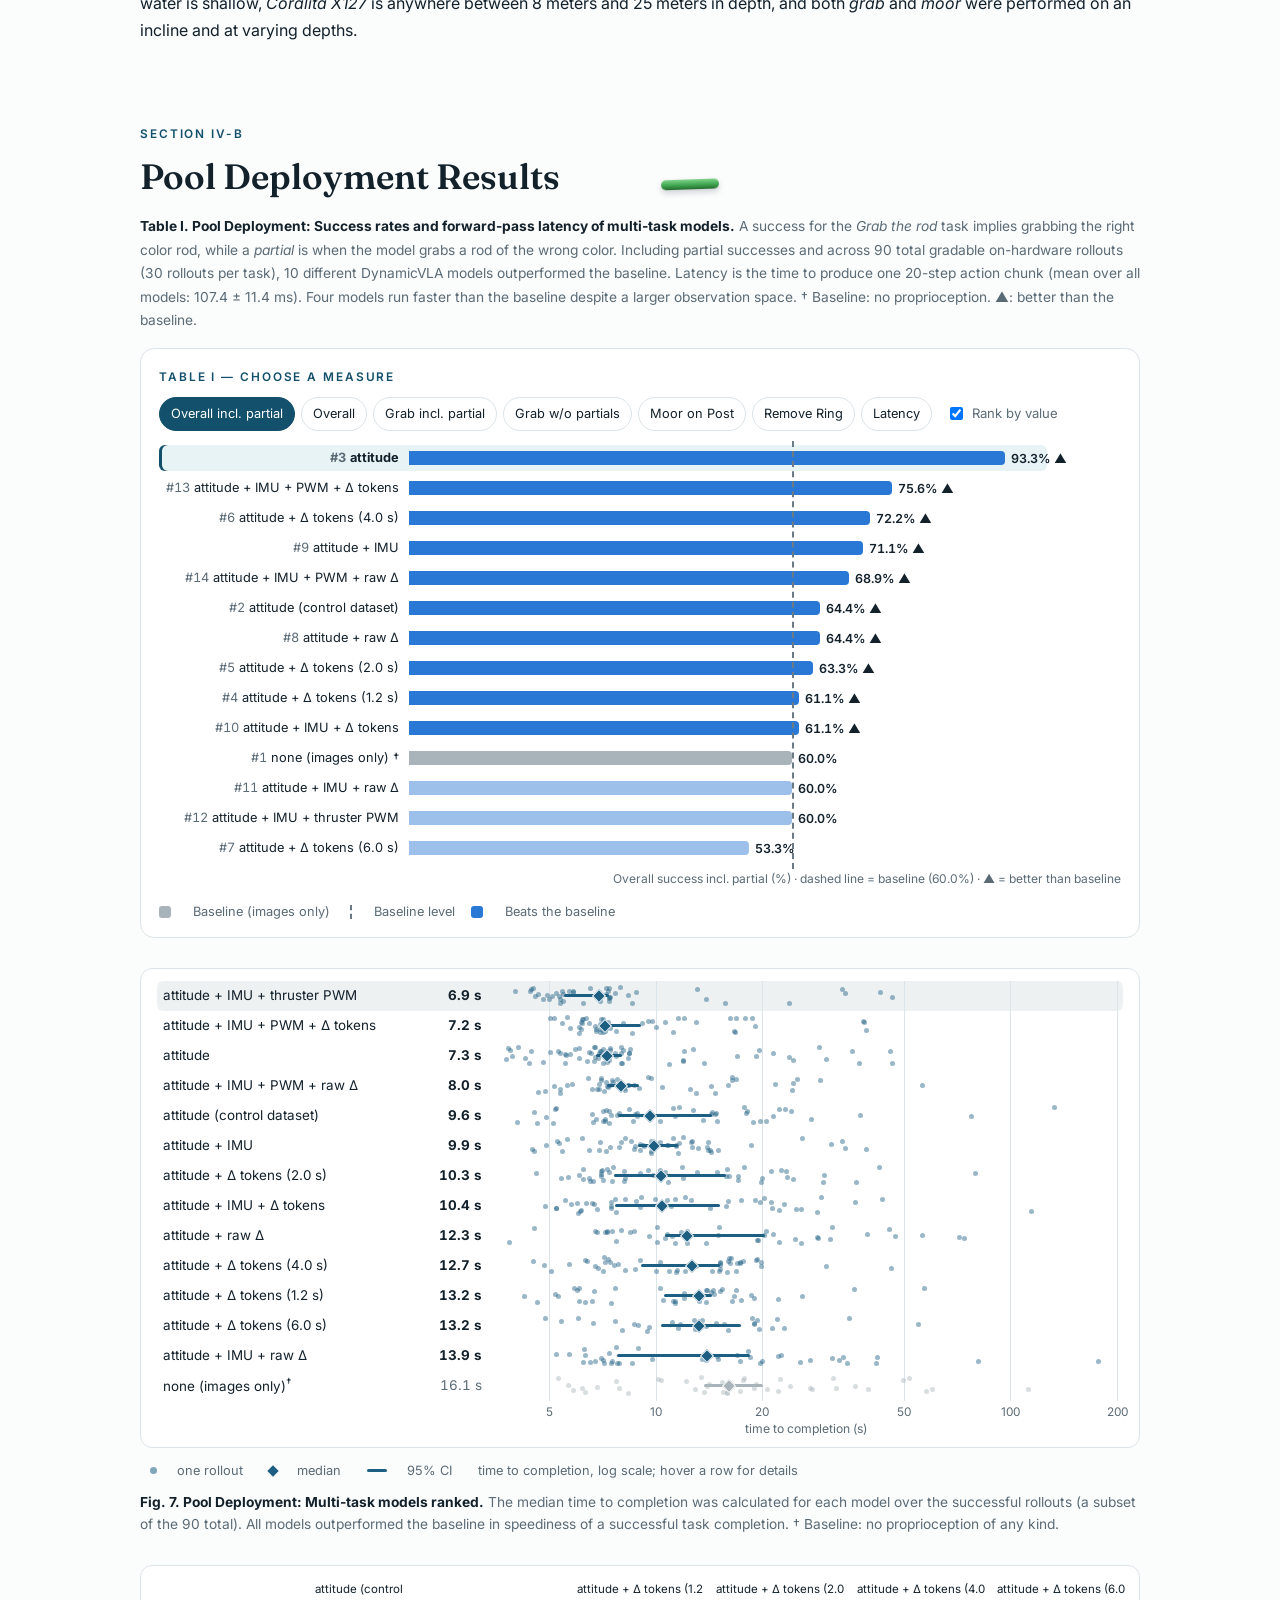
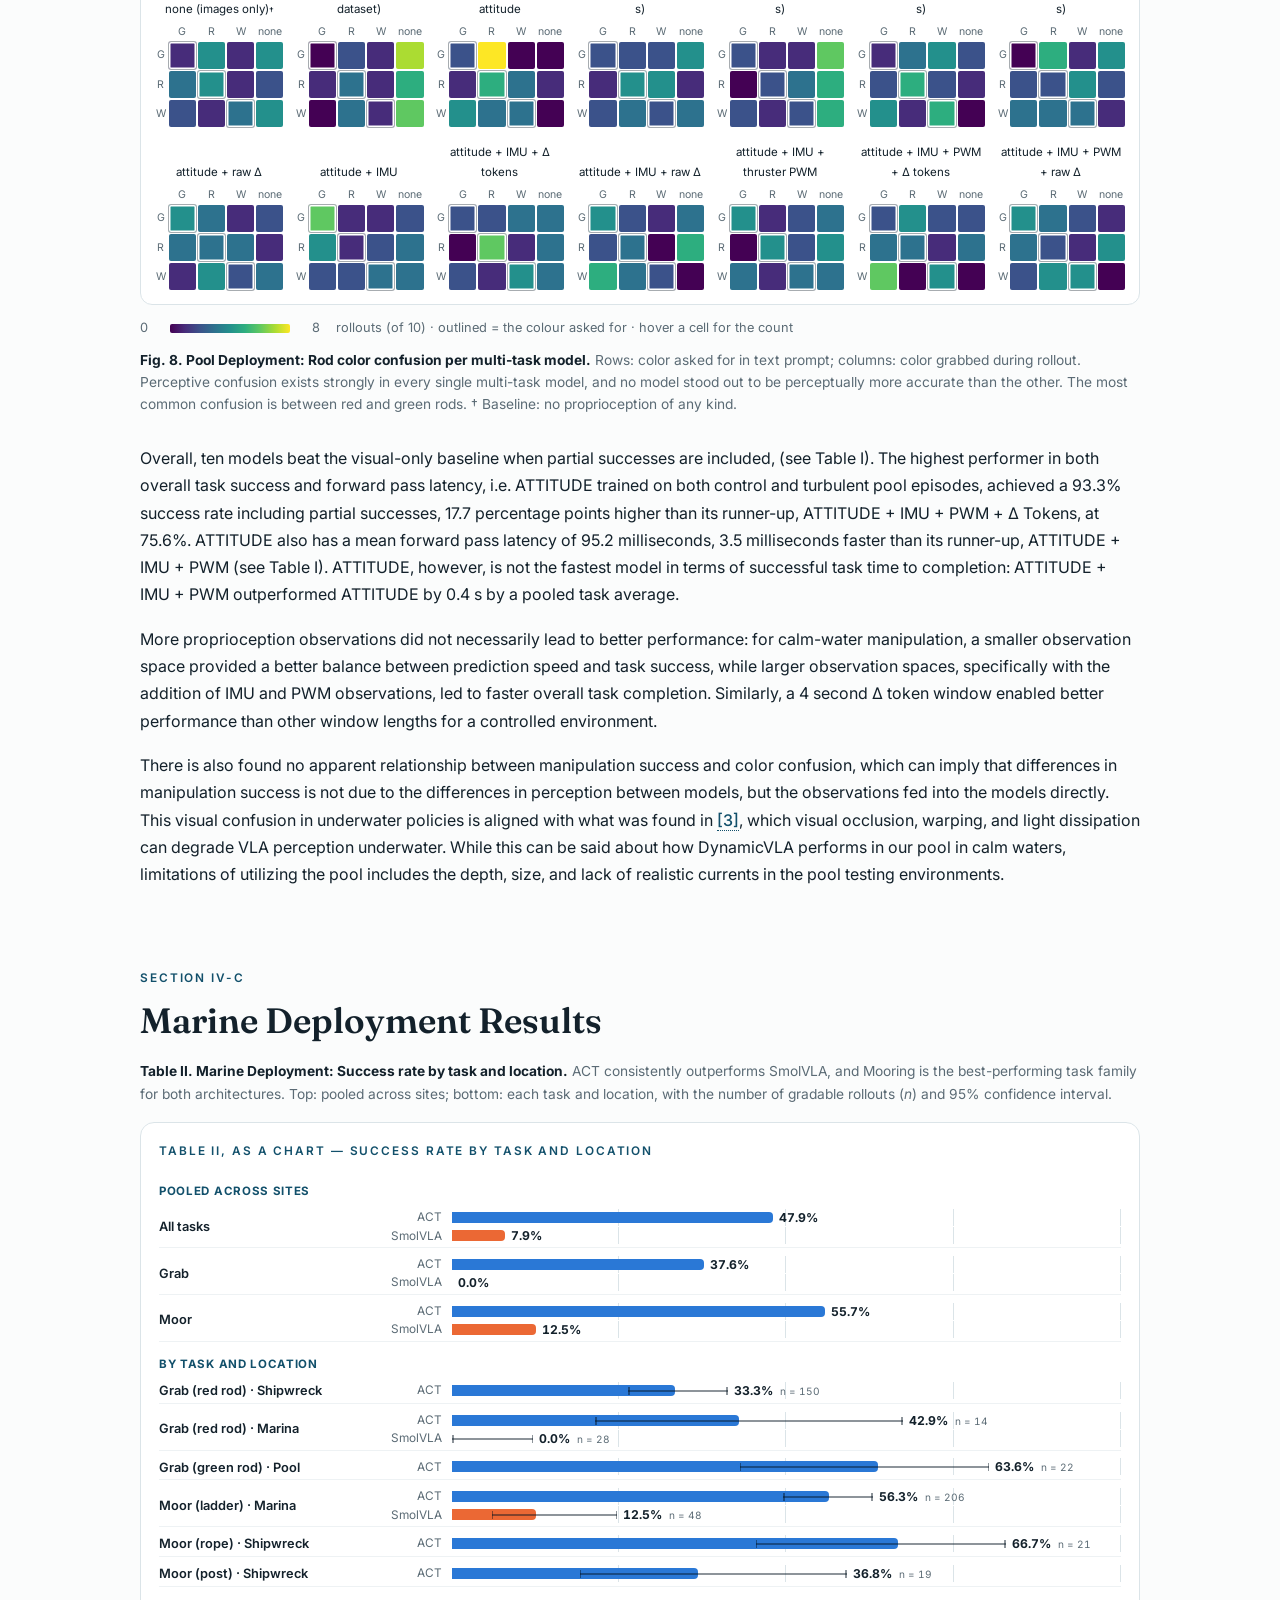
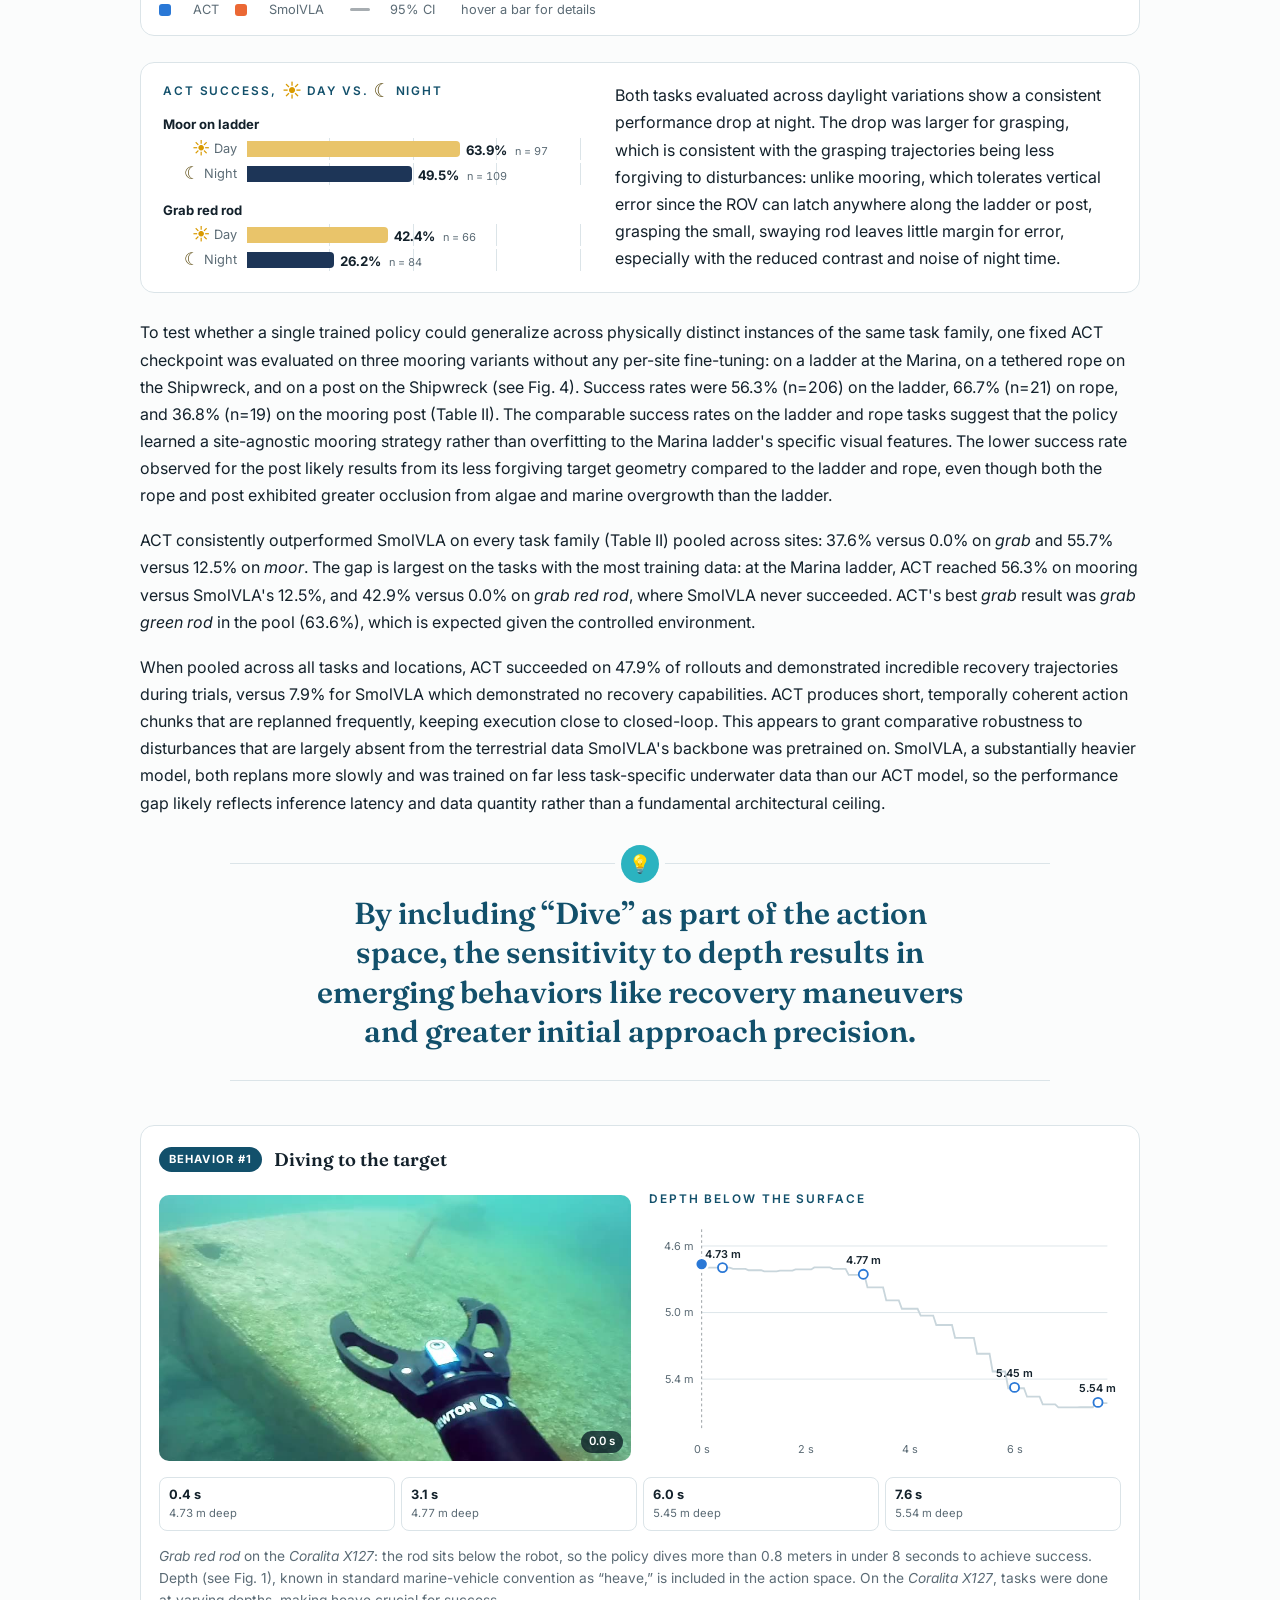
==== commit f609aeb6: "Driving question badge: question-mark emoji" ====
--- a/index.html
+++ b/index.html
@@ -280,7 +280,7 @@
   }
   footer a { color: inherit; }
 </style>
-<link rel="stylesheet" href="assets/paper/paper.css?v=29">
+<link rel="stylesheet" href="assets/paper/paper.css?v=30">
 </head>
 <body>
 
--- a/assets/paper/paper.css
+++ b/assets/paper/paper.css
@@ -723,3 +723,5 @@
 /* ablation goal styled like the driving question, with a target in the badge; extra top room for the yellow rod */
 .paper .pp-big.target::before { content: "🎯"; font: 1.1rem/38px system-ui, "Apple Color Emoji", "Segoe UI Emoji", "Noto Color Emoji", sans-serif; }
 .paper #ablation-goal { margin: 72px auto 44px; padding-top: 44px; }
+/* driving question: question-mark emoji in its badge, to match the 💡 and 🎯 badges */
+.paper .pp-big::before { content: "❓"; font: 1.1rem/38px system-ui, "Apple Color Emoji", "Segoe UI Emoji", "Noto Color Emoji", sans-serif; }
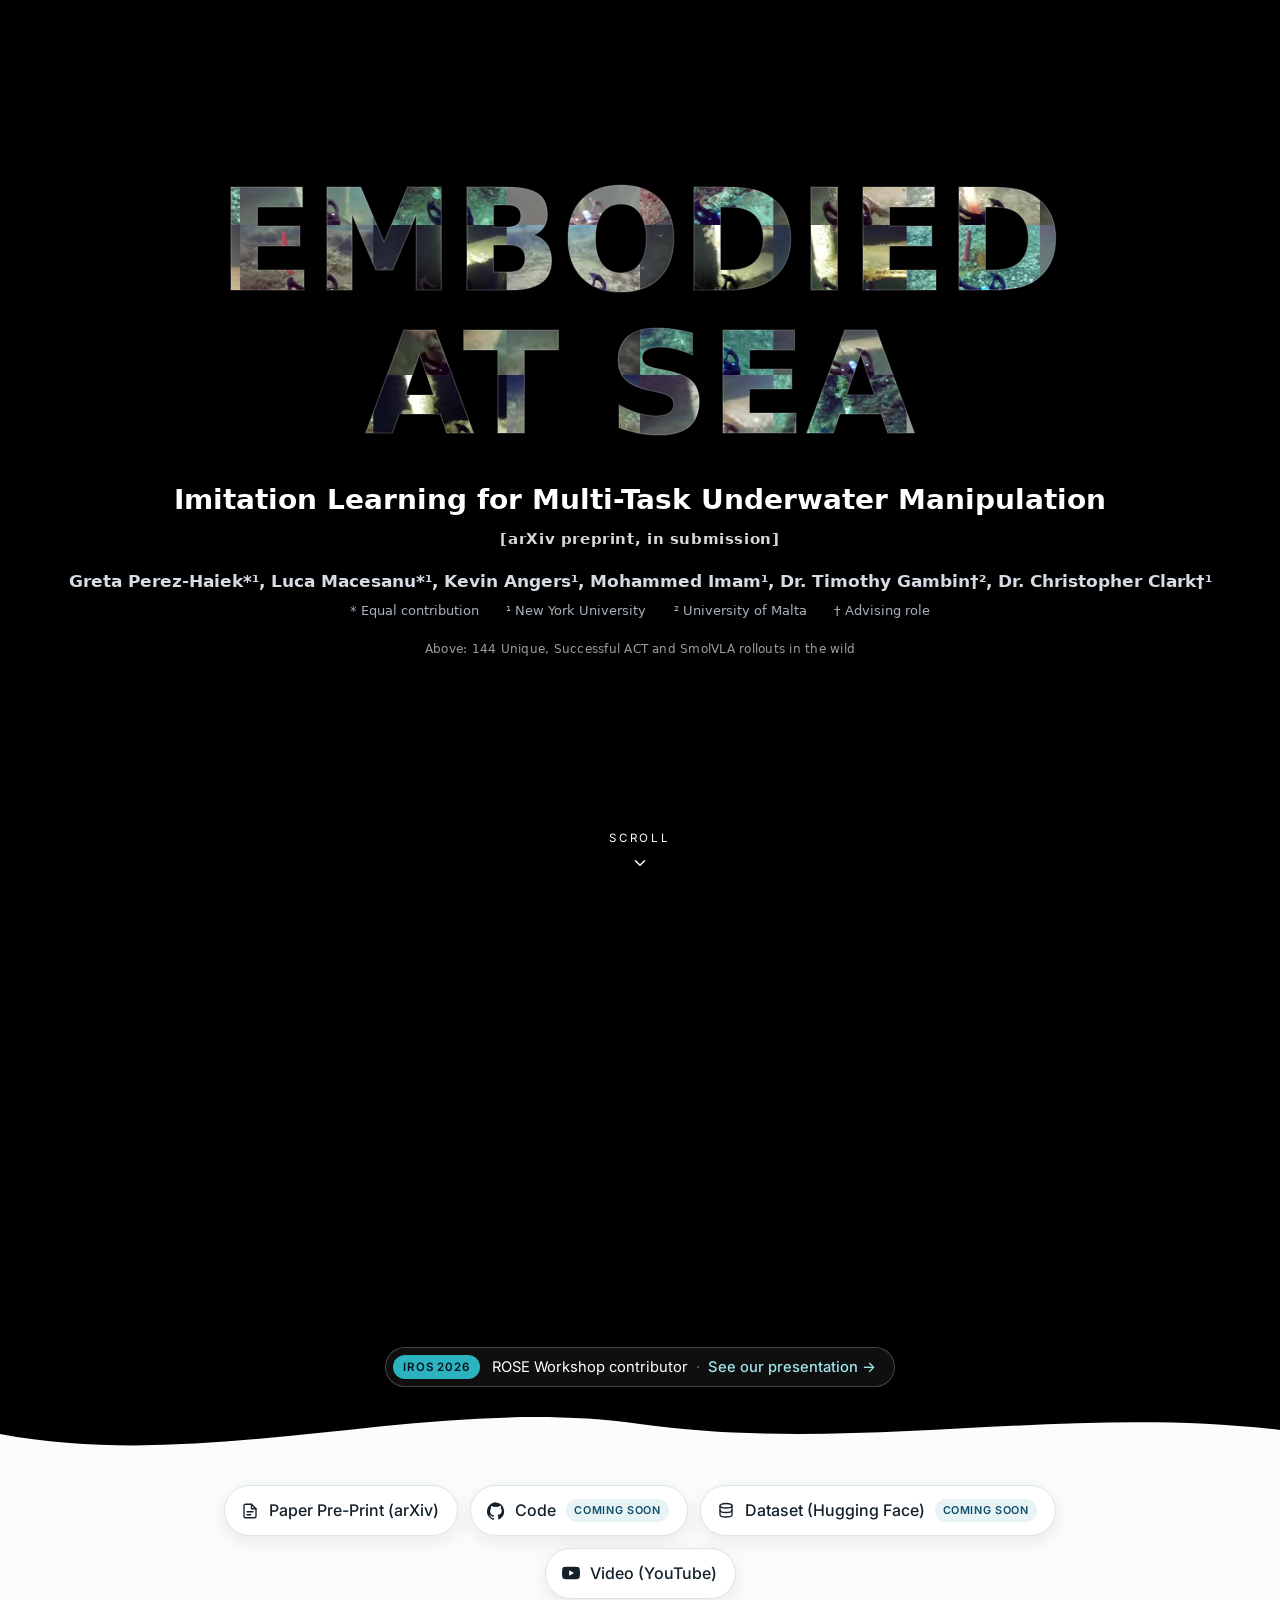
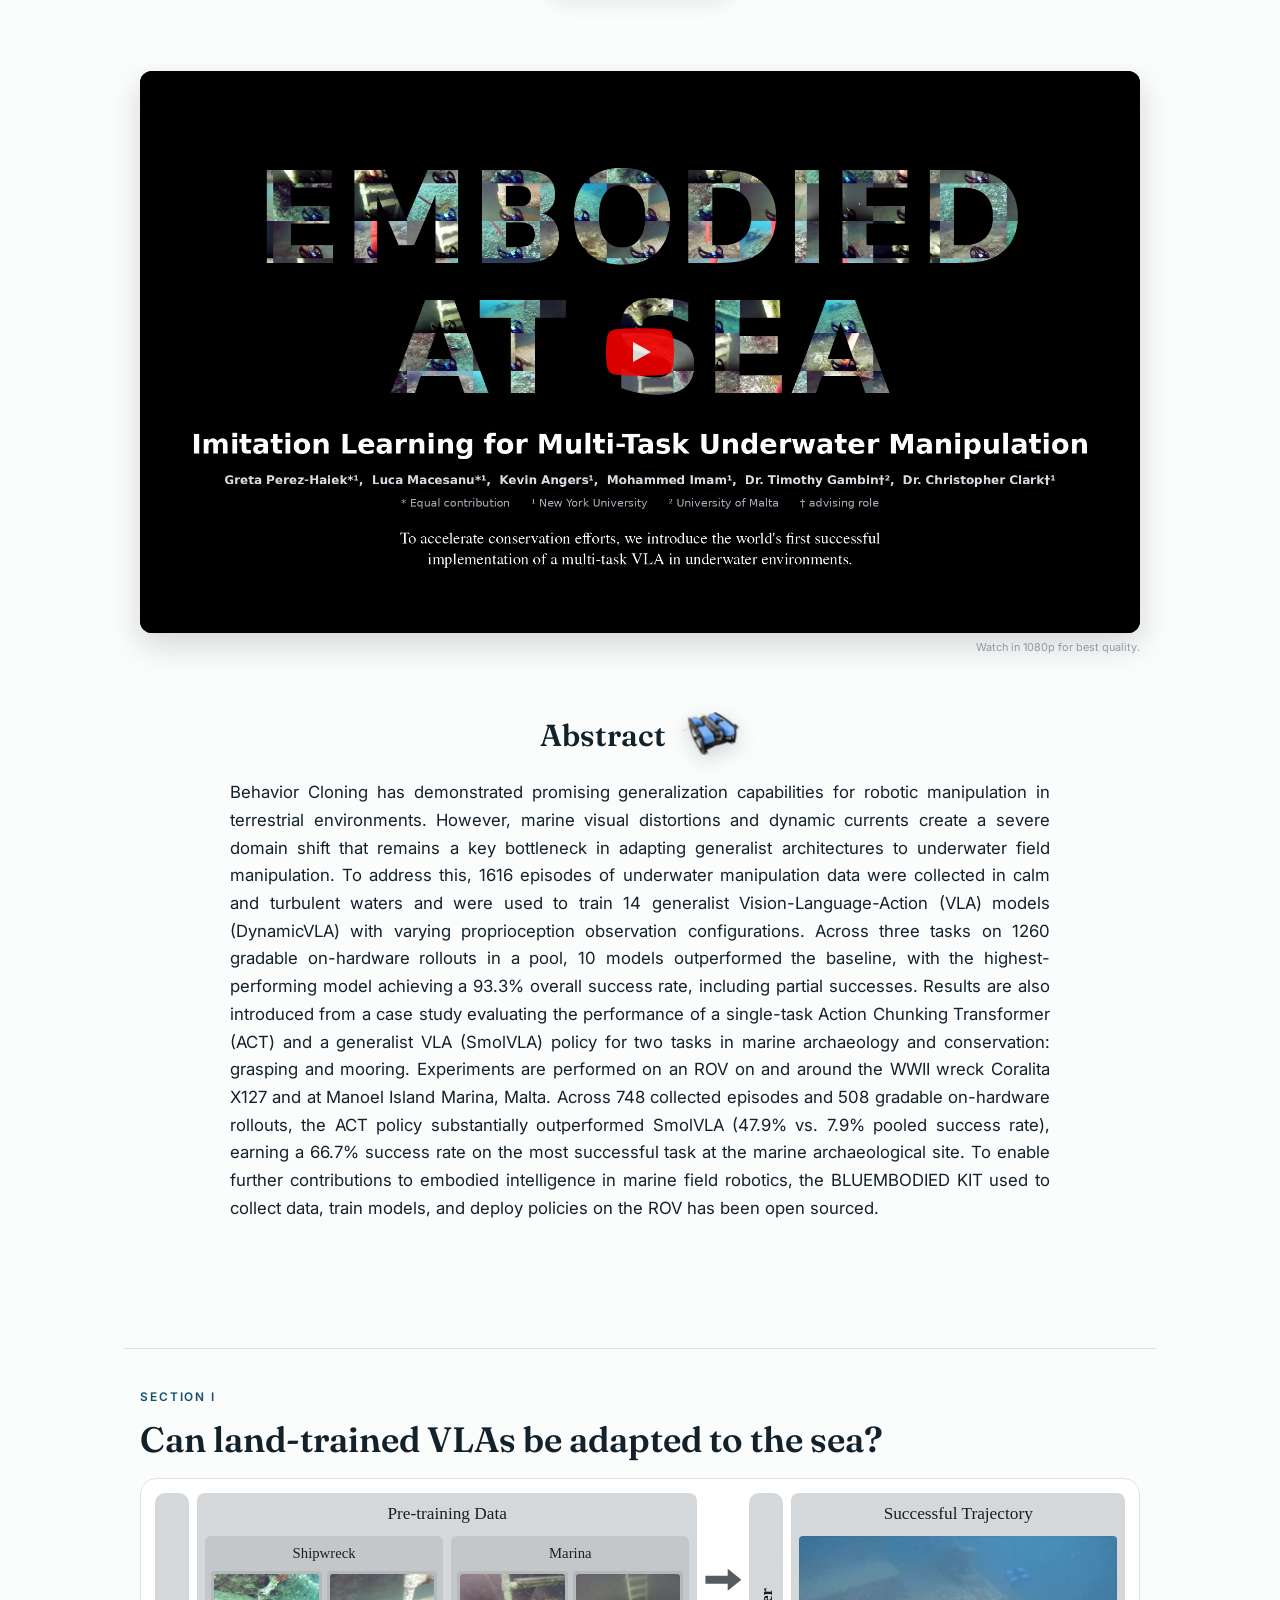
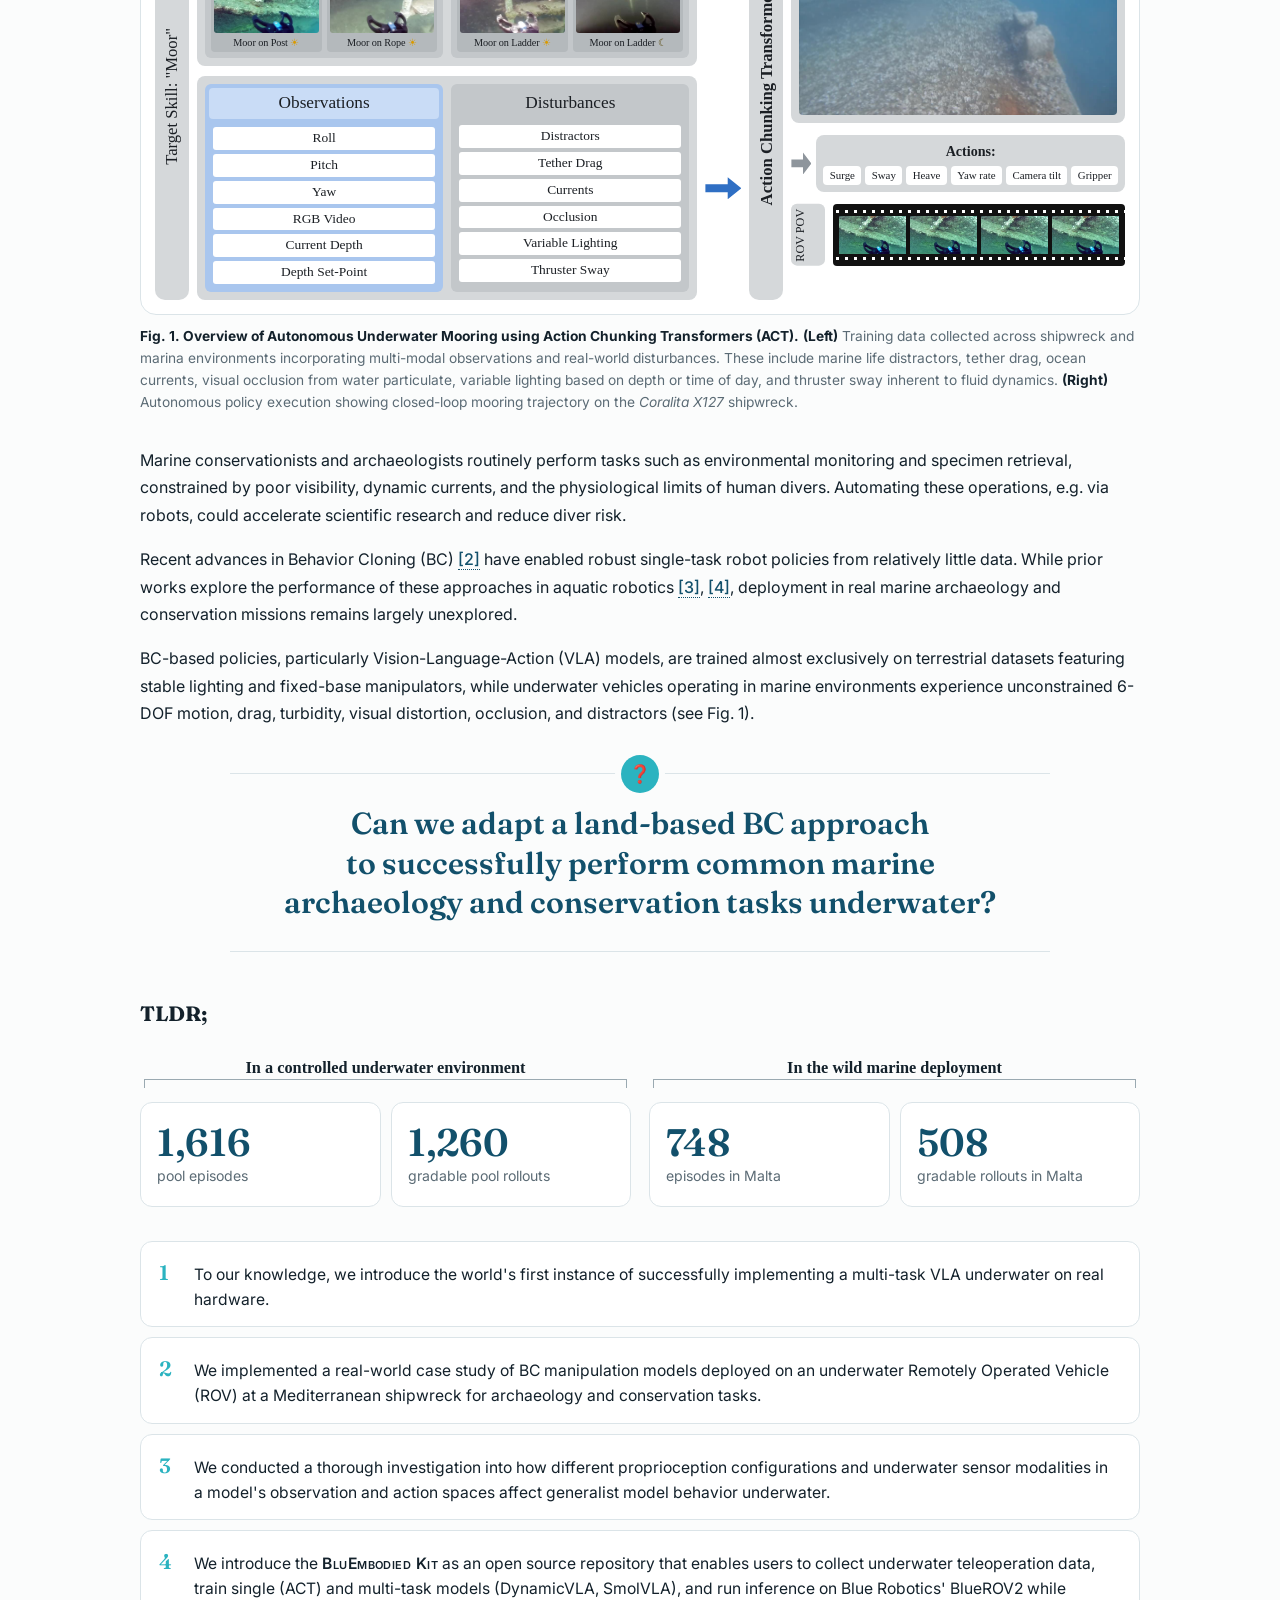
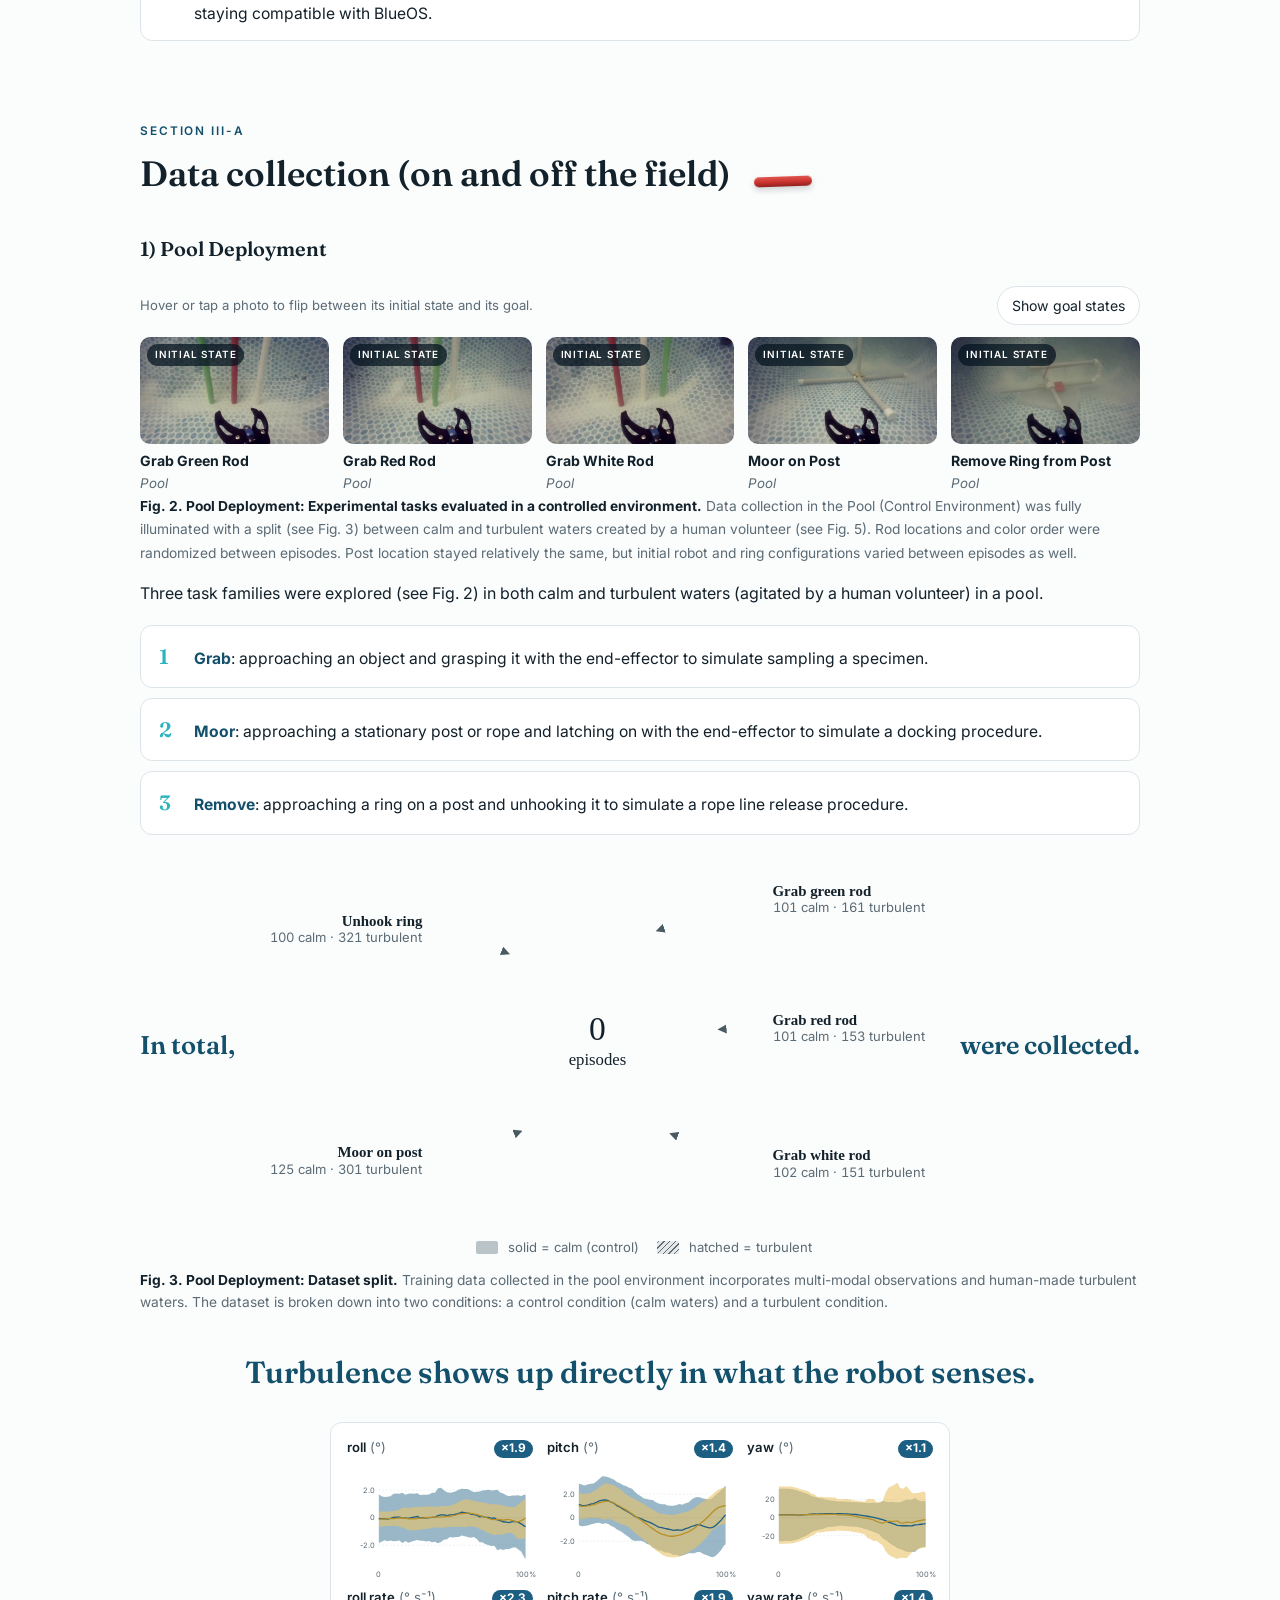
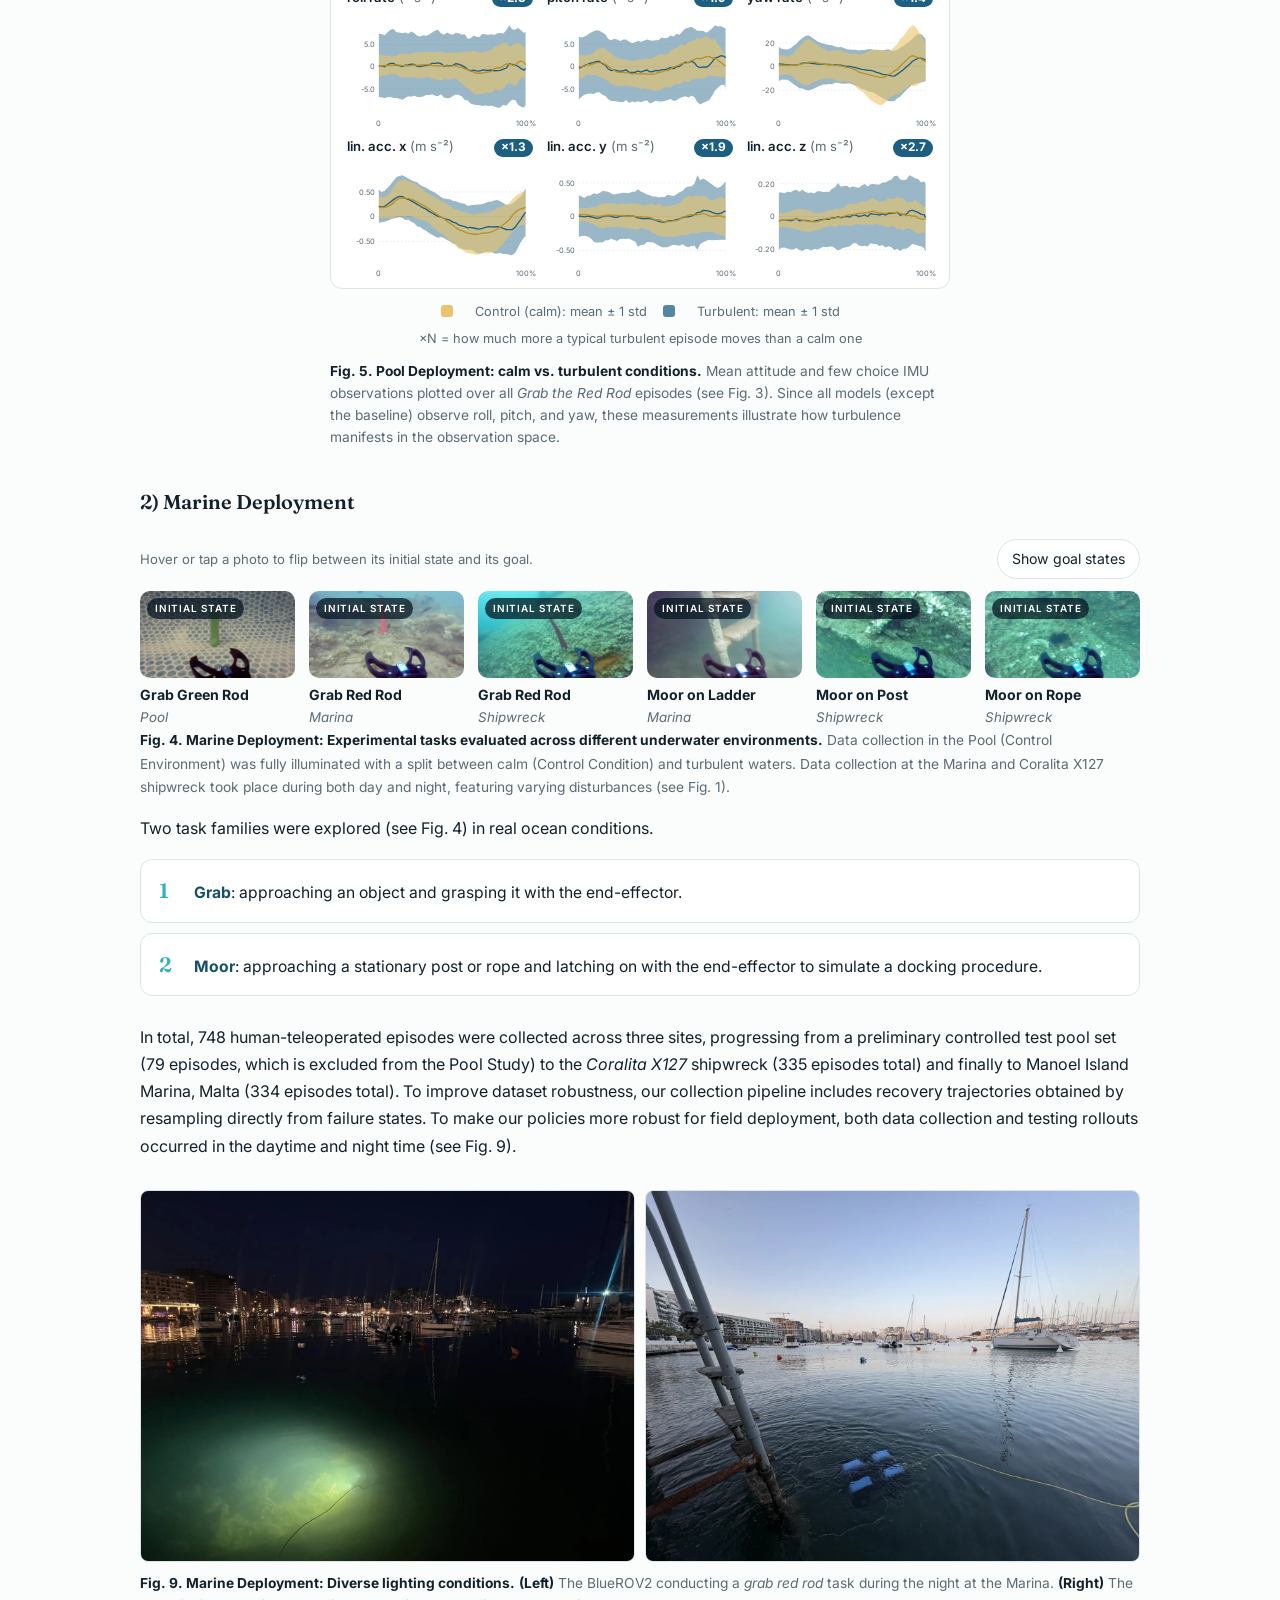
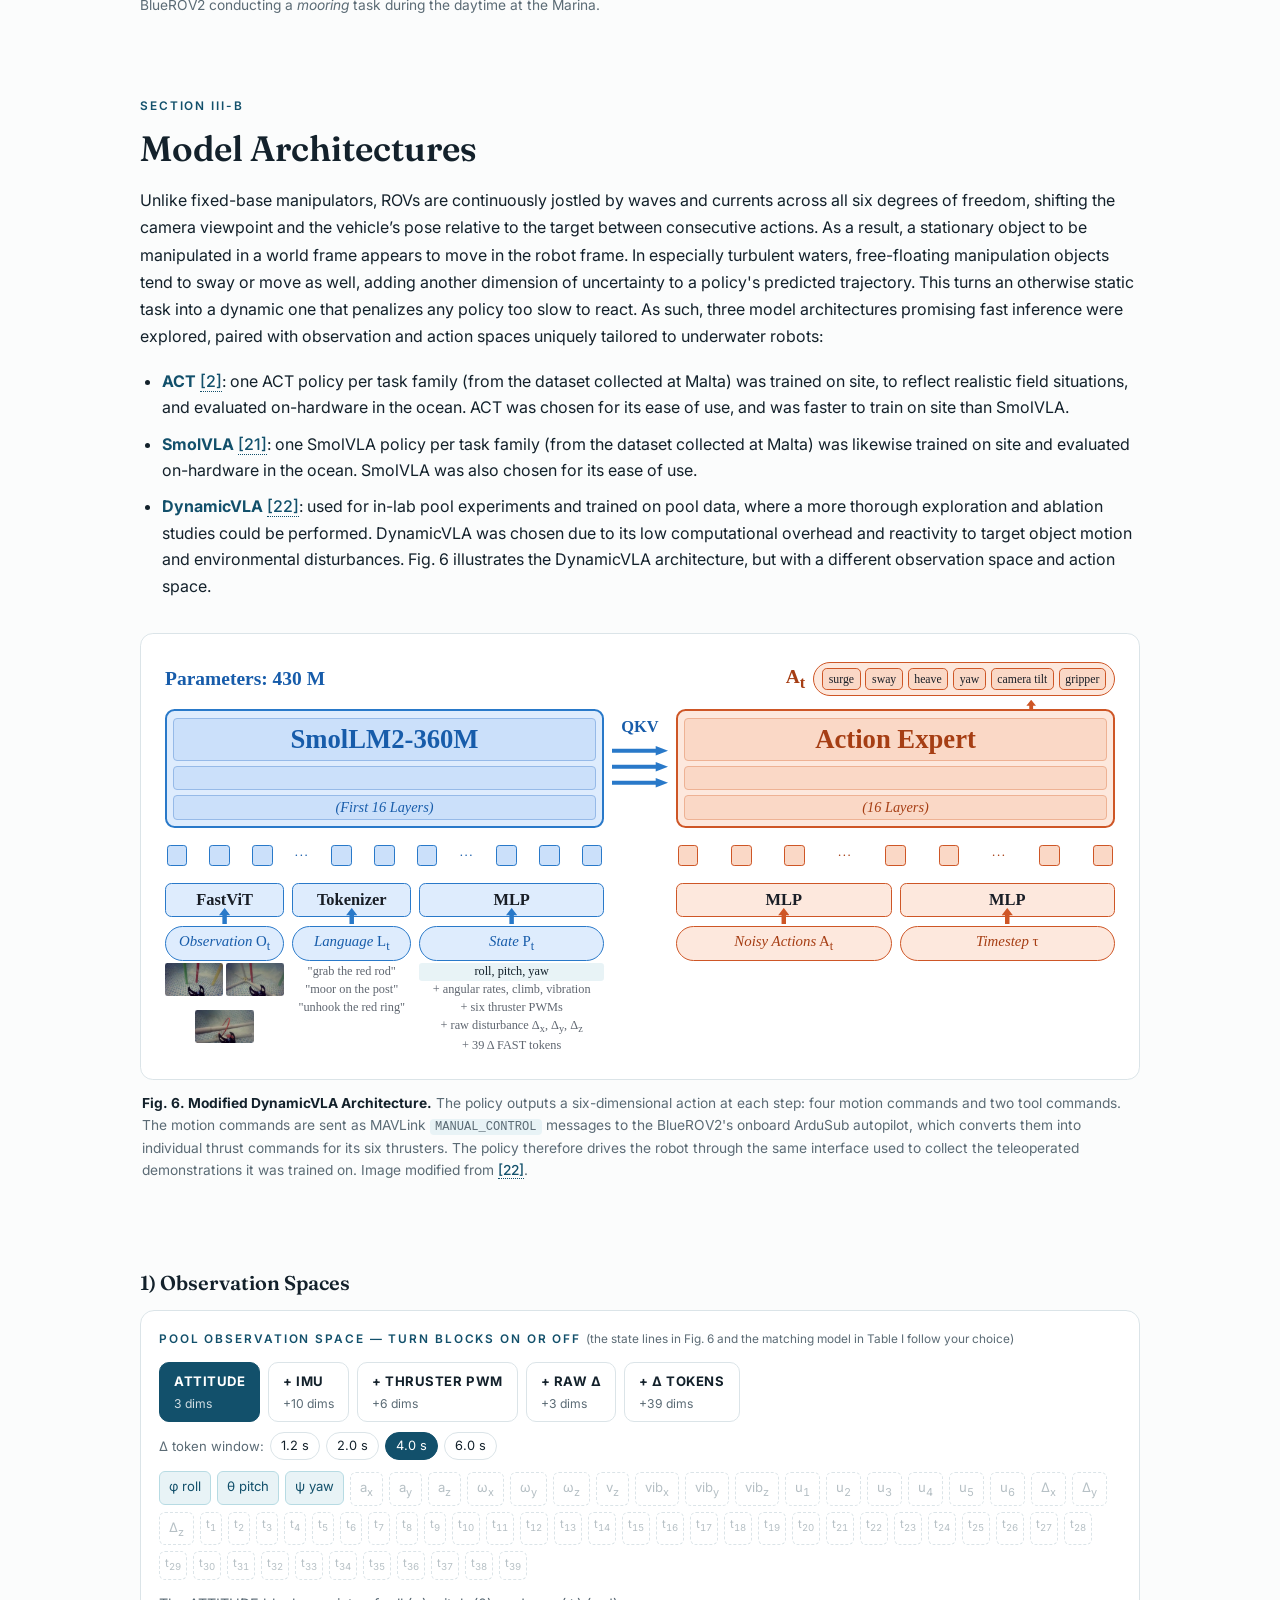
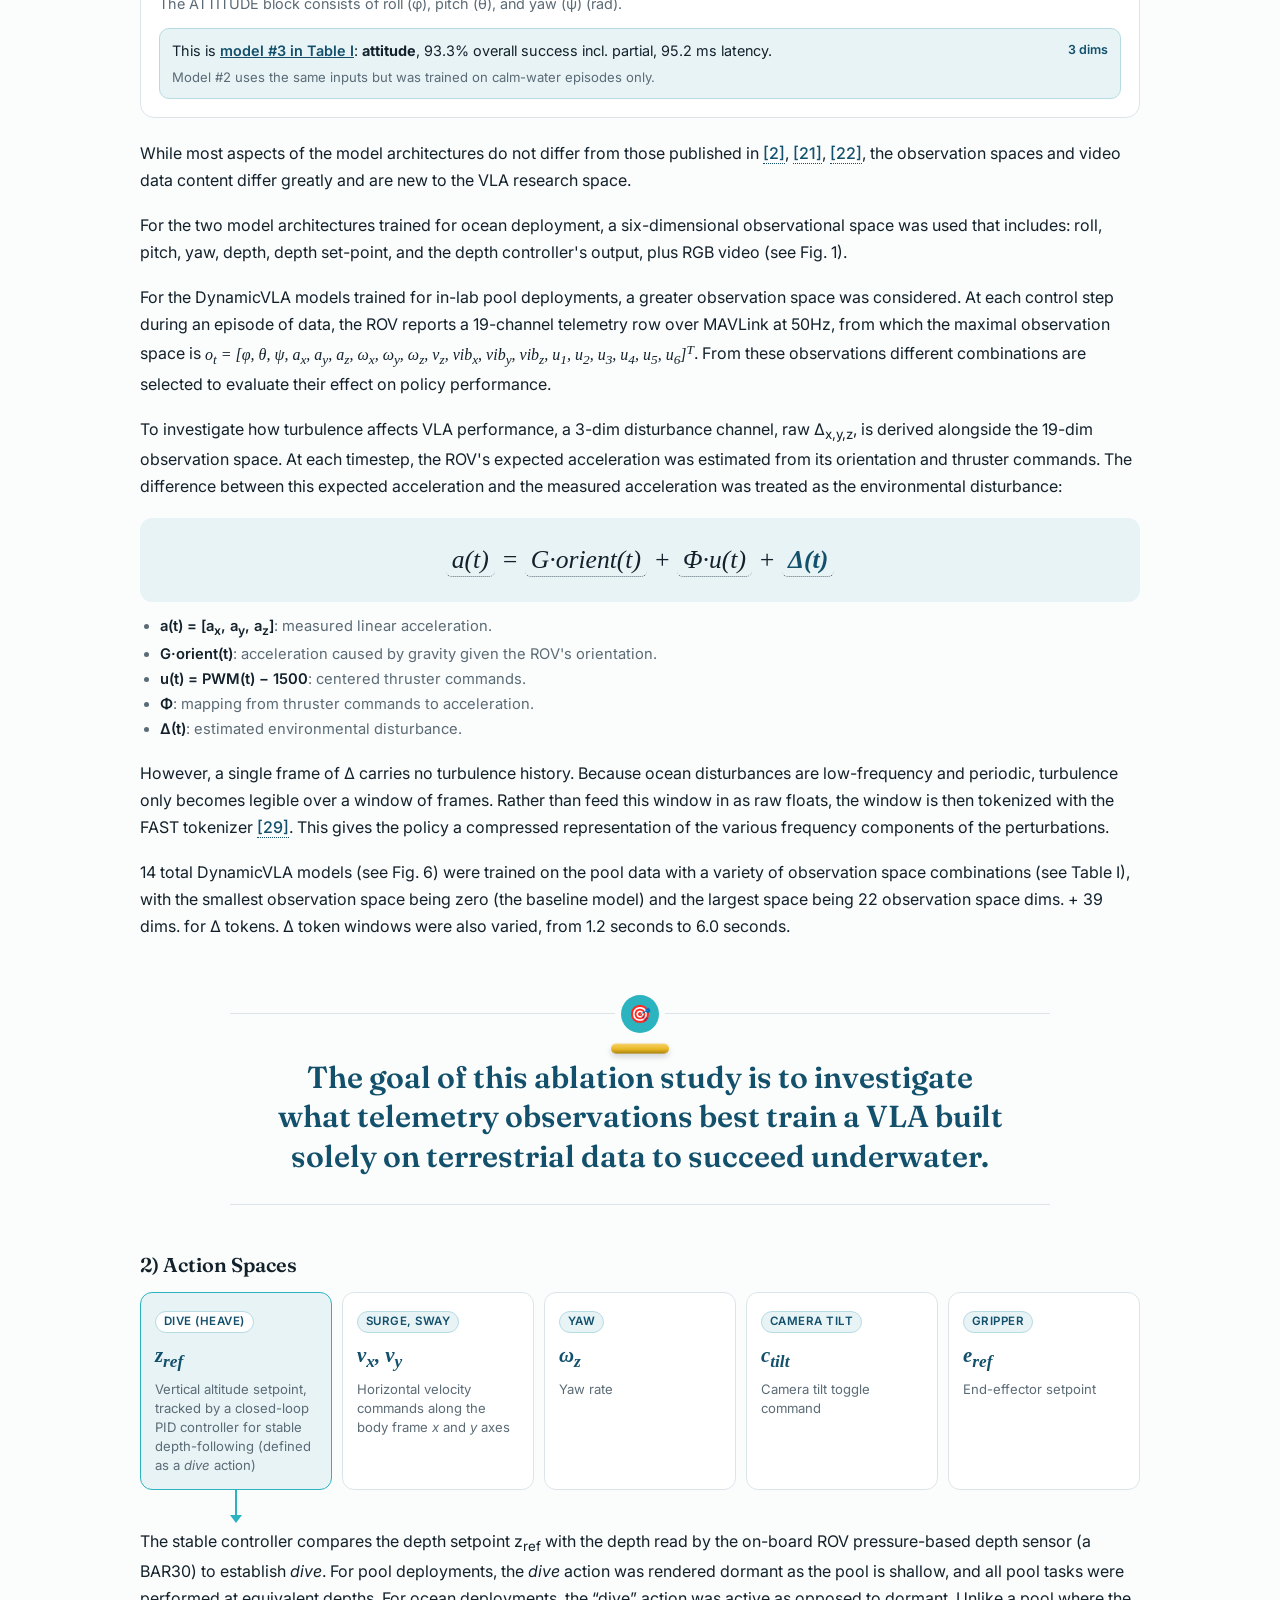
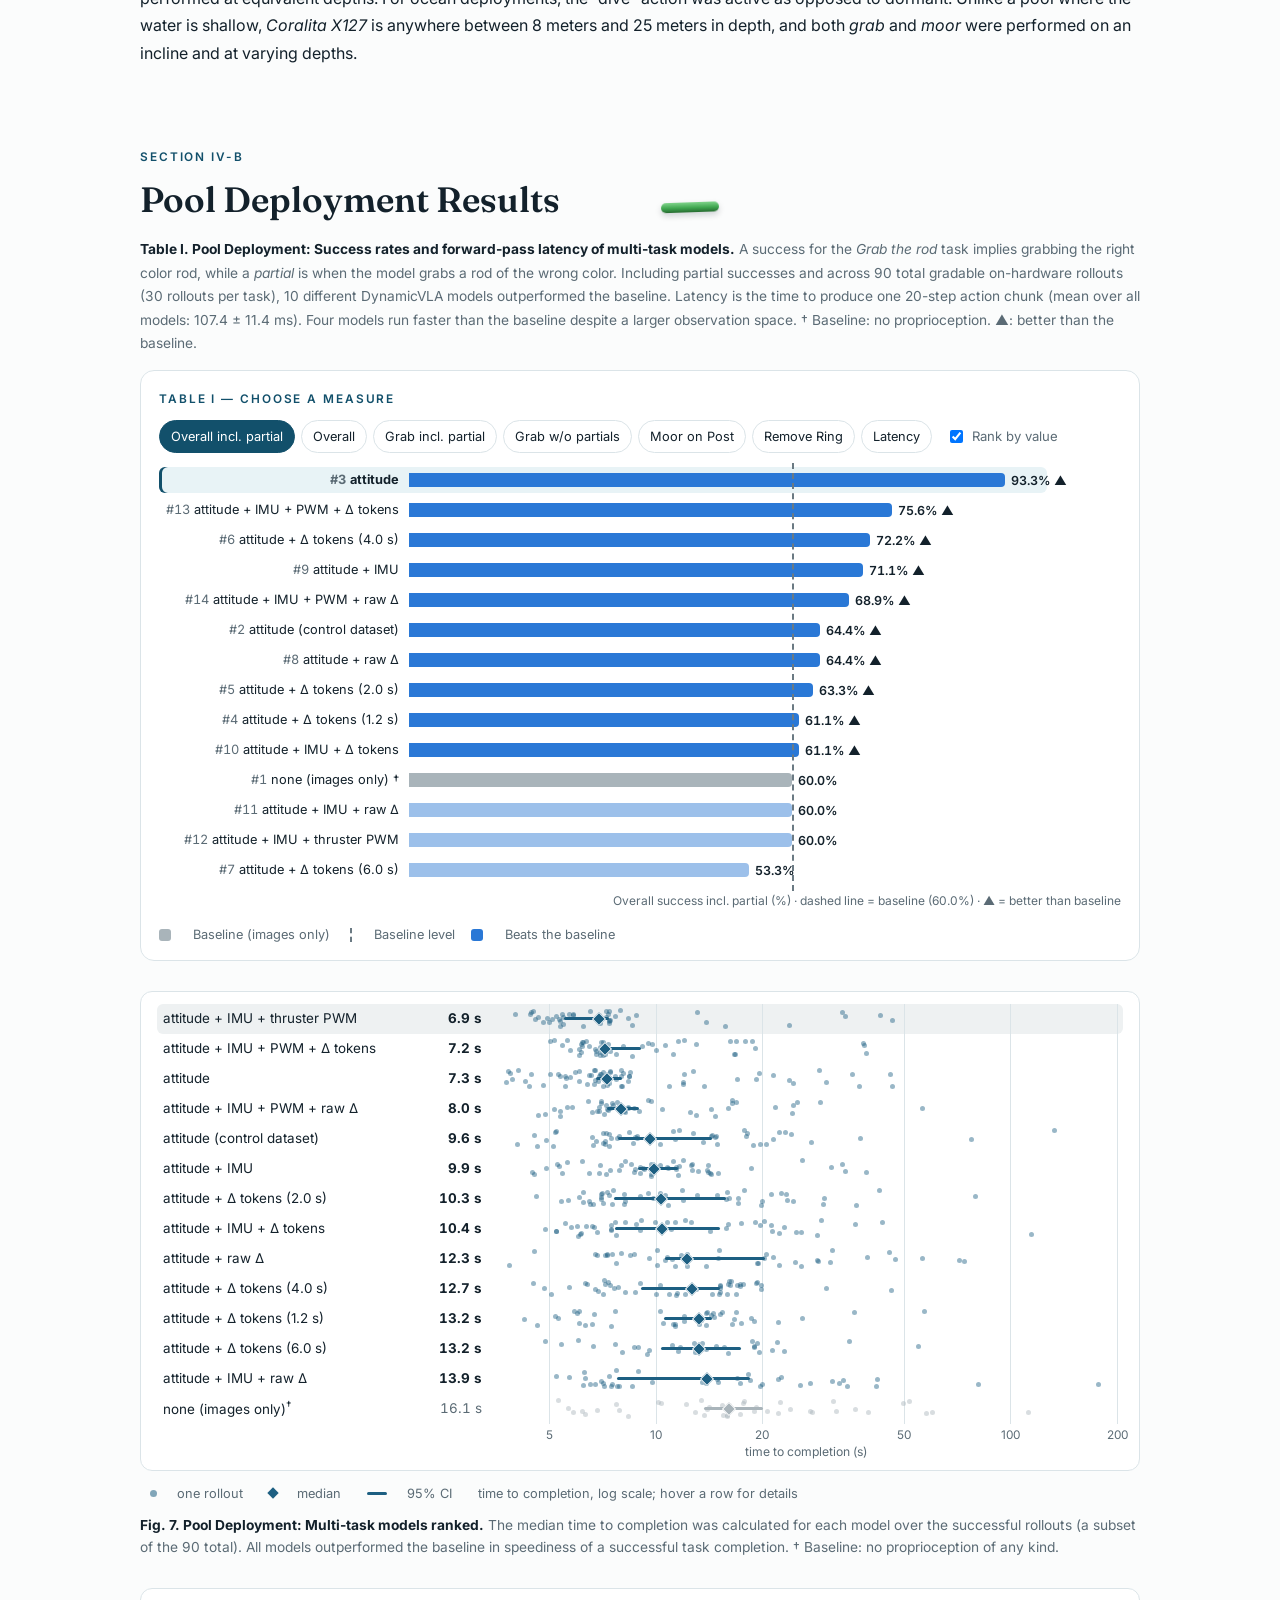
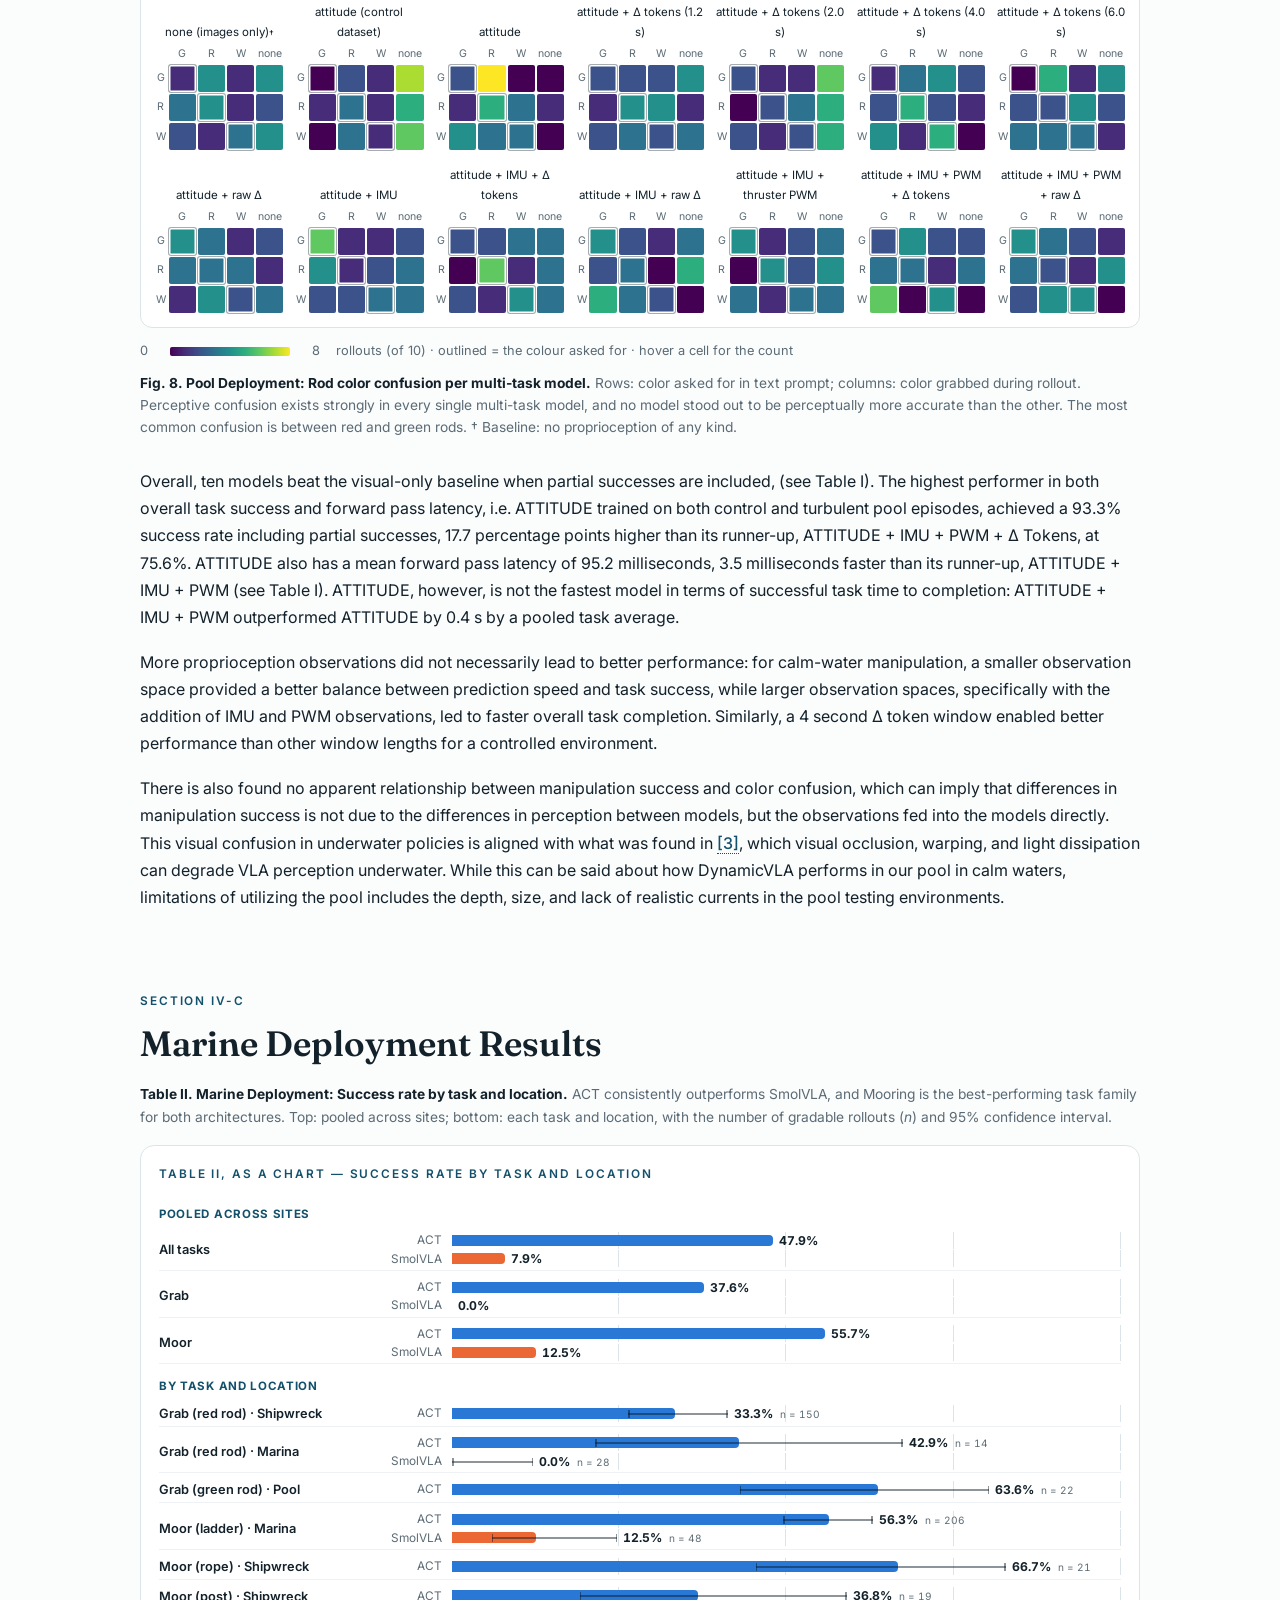
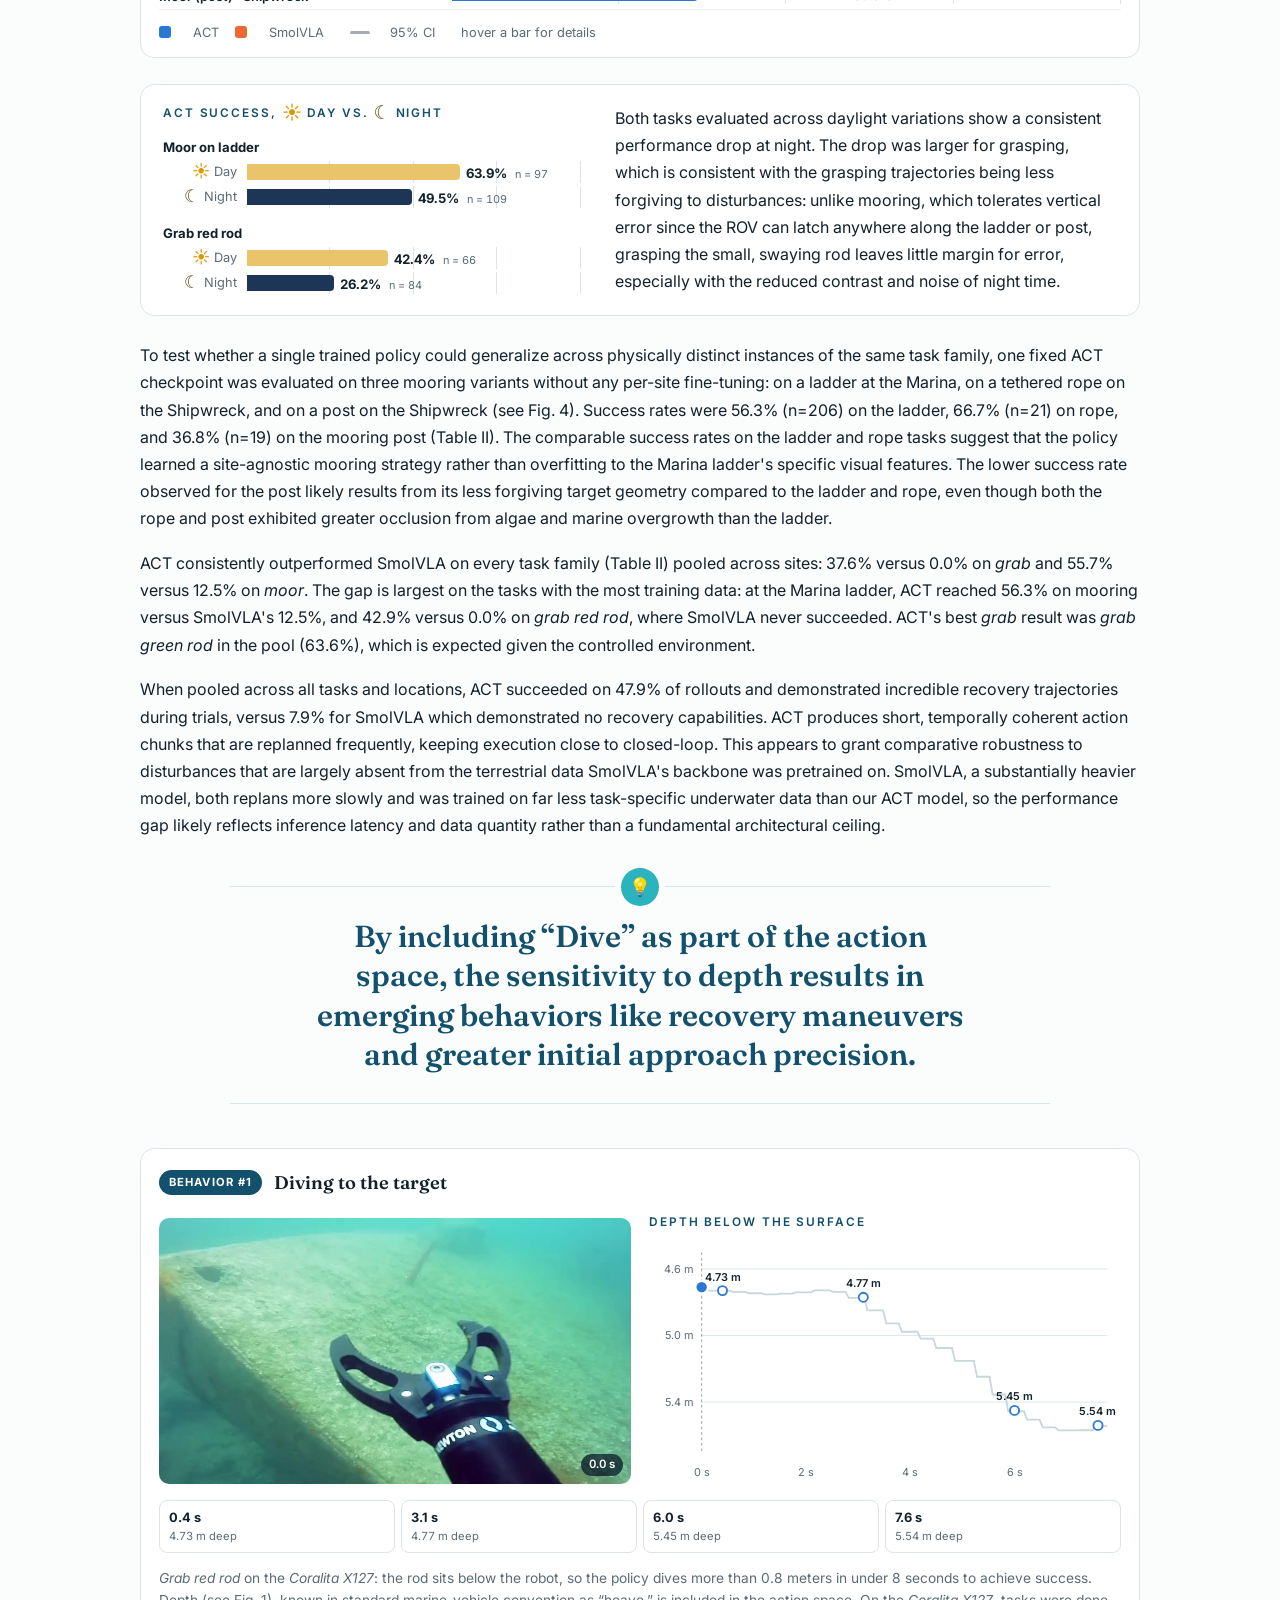
==== commit e6402e7e: "Tiny grey note under the video: Watch in 1080p for best quality." ====
--- a/index.html
+++ b/index.html
@@ -183,6 +183,7 @@
 
   /* Project video, then the abstract beneath it. */
   .video { max-width: 1000px; margin: 0 auto 56px; }
+  .video-note { margin: 6px 0 0; text-align: right; font-size: .68rem; color: #9aa5ab; }
   .yt {
     position: relative; display: block; width: 100%; aspect-ratio: 16 / 9; overflow: hidden;
     background: #000; border-radius: 12px; box-shadow: 0 12px 32px rgba(4,19,31,.16);
@@ -352,6 +353,7 @@
       <img src="assets/video/embodied_at_sea_video_poster.jpg?v=2" alt="Embodied at Sea: Imitation Learning for Multi-Task Underwater Manipulation">
       <svg class="play" viewBox="0 0 68 48" aria-hidden="true"><path fill="#f00" d="M66.5 7.7a8.6 8.6 0 0 0-6-6C55.2.2 34 .2 34 .2S12.8.2 7.5 1.7a8.6 8.6 0 0 0-6 6C0 13 0 24 0 24s0 11 1.5 16.3a8.6 8.6 0 0 0 6 6C12.8 47.8 34 47.8 34 47.8s21.2 0 26.5-1.5a8.6 8.6 0 0 0 6-6C68 35 68 24 68 24s0-11-1.5-16.3z"/><path fill="#fff" d="M45 24 27 14v20z"/></svg>
     </a>
+    <p class="video-note">Watch in 1080p for best quality.</p>
   </section>
 
   <section class="abstract">
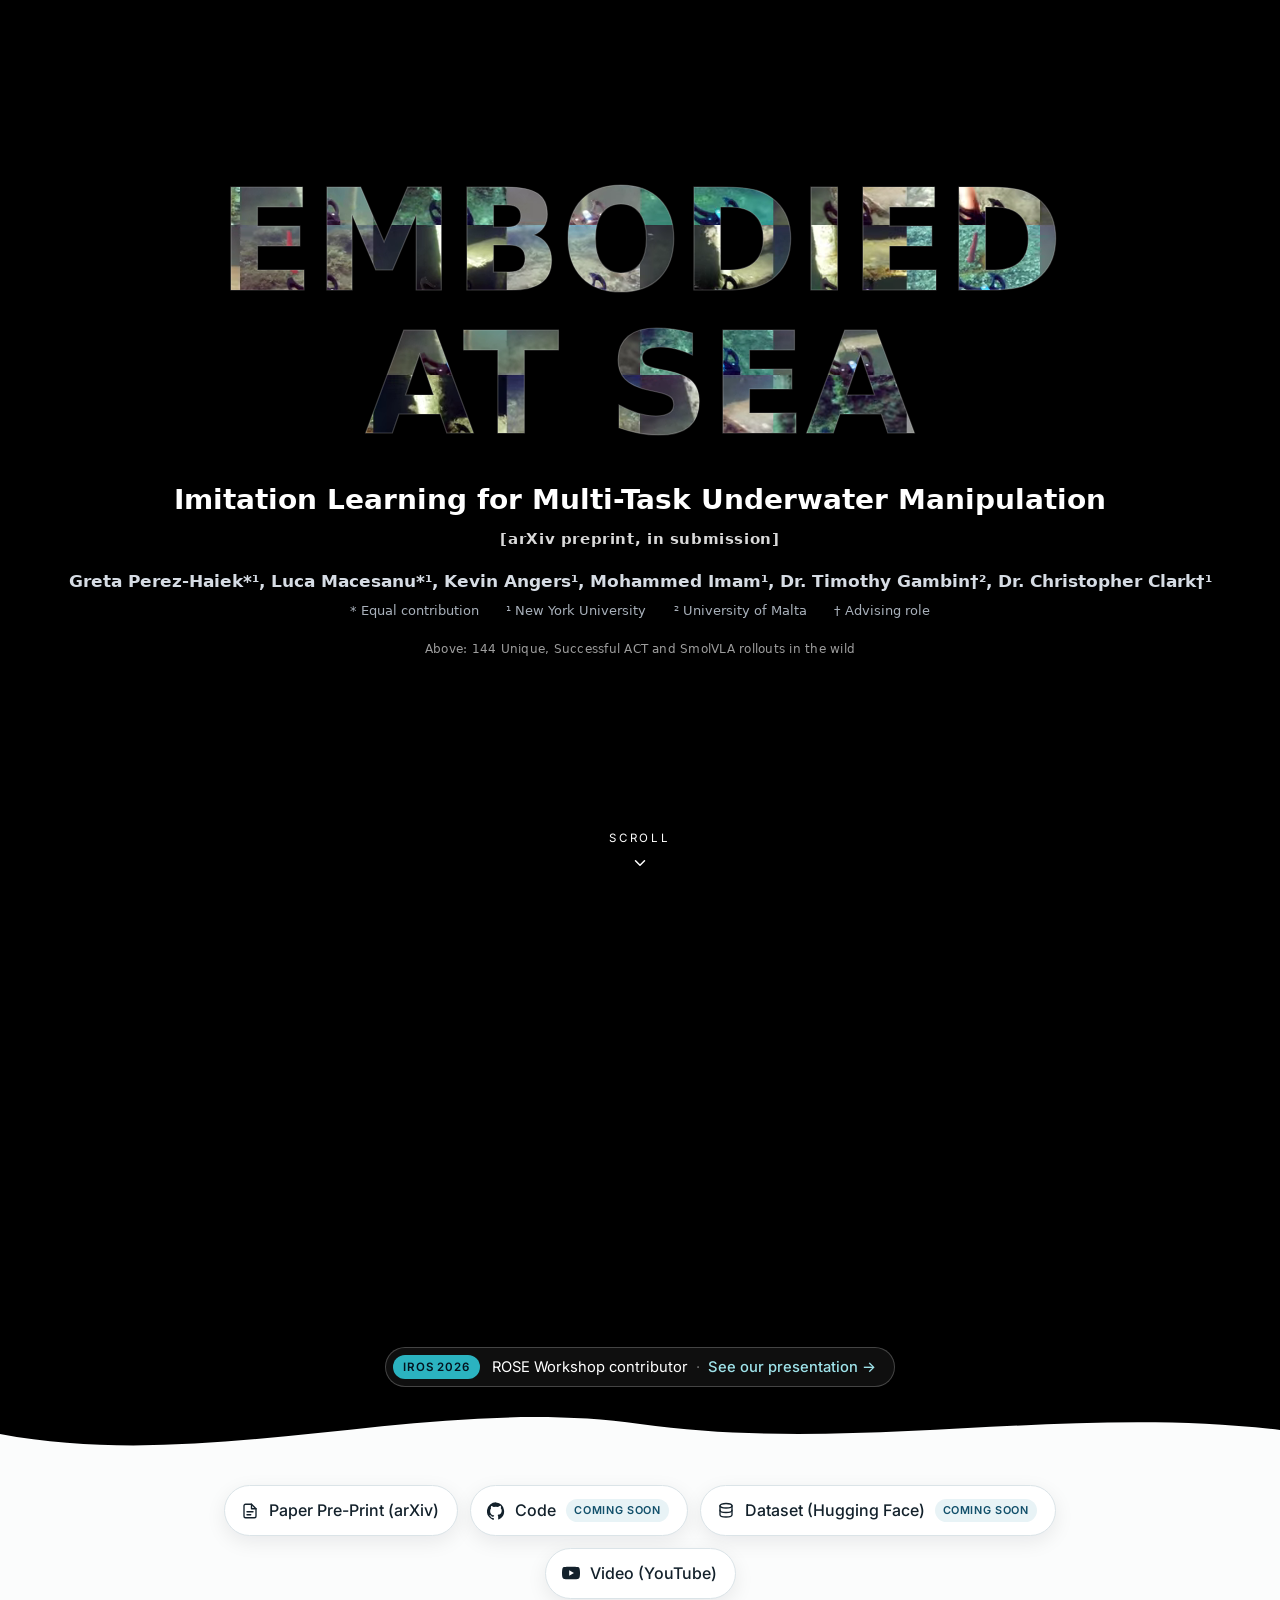
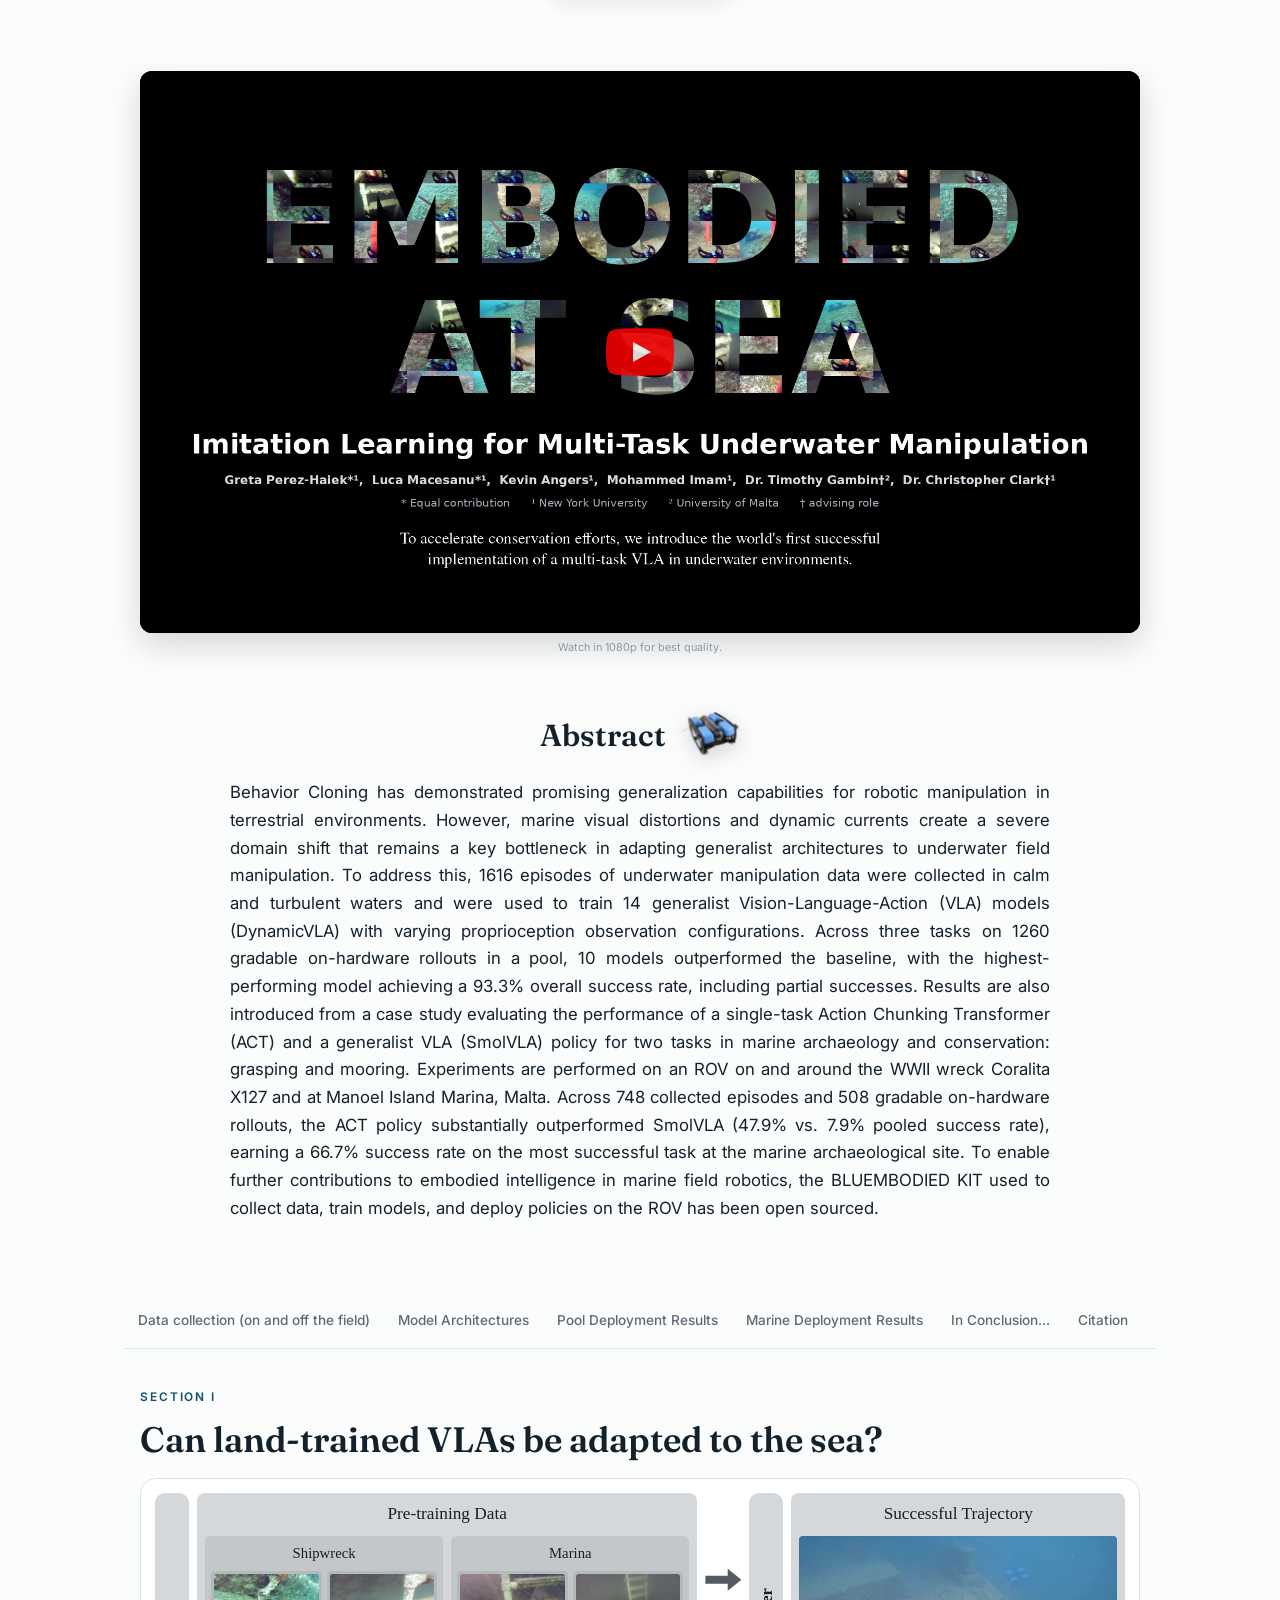
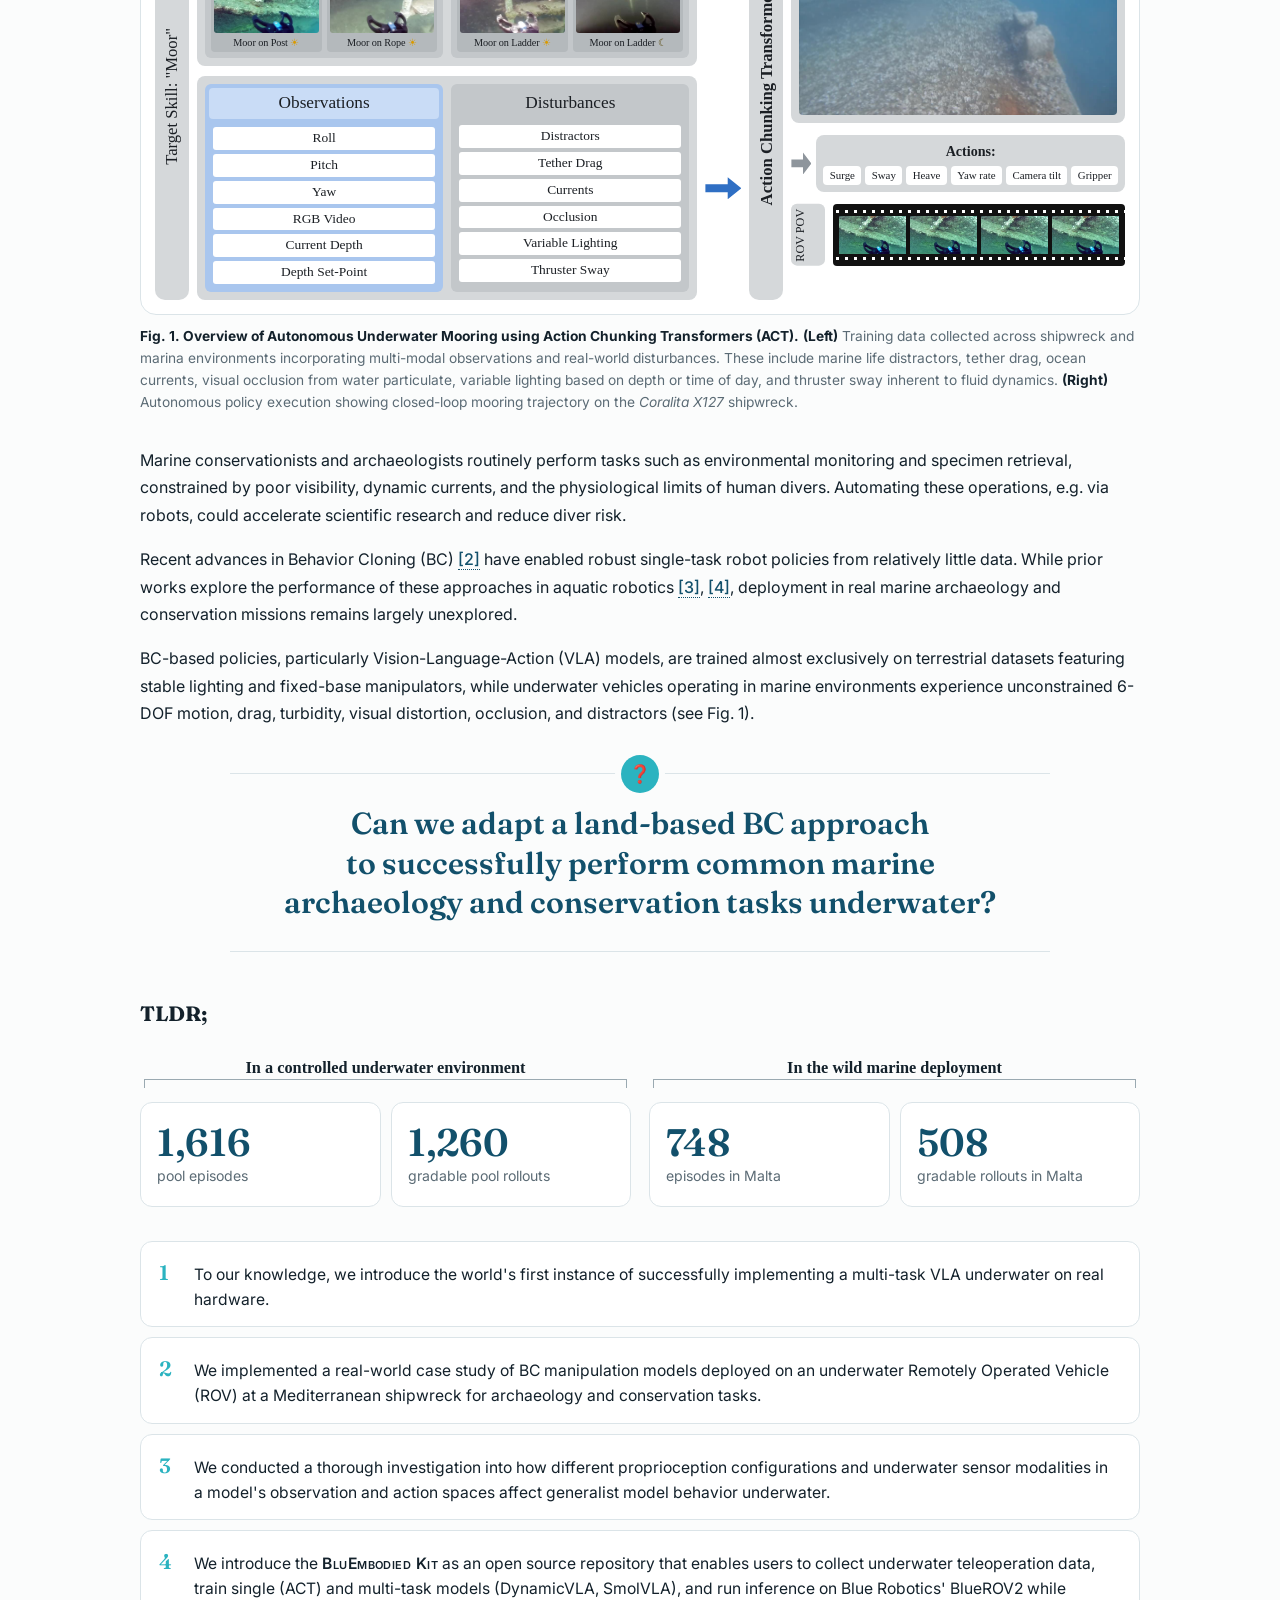
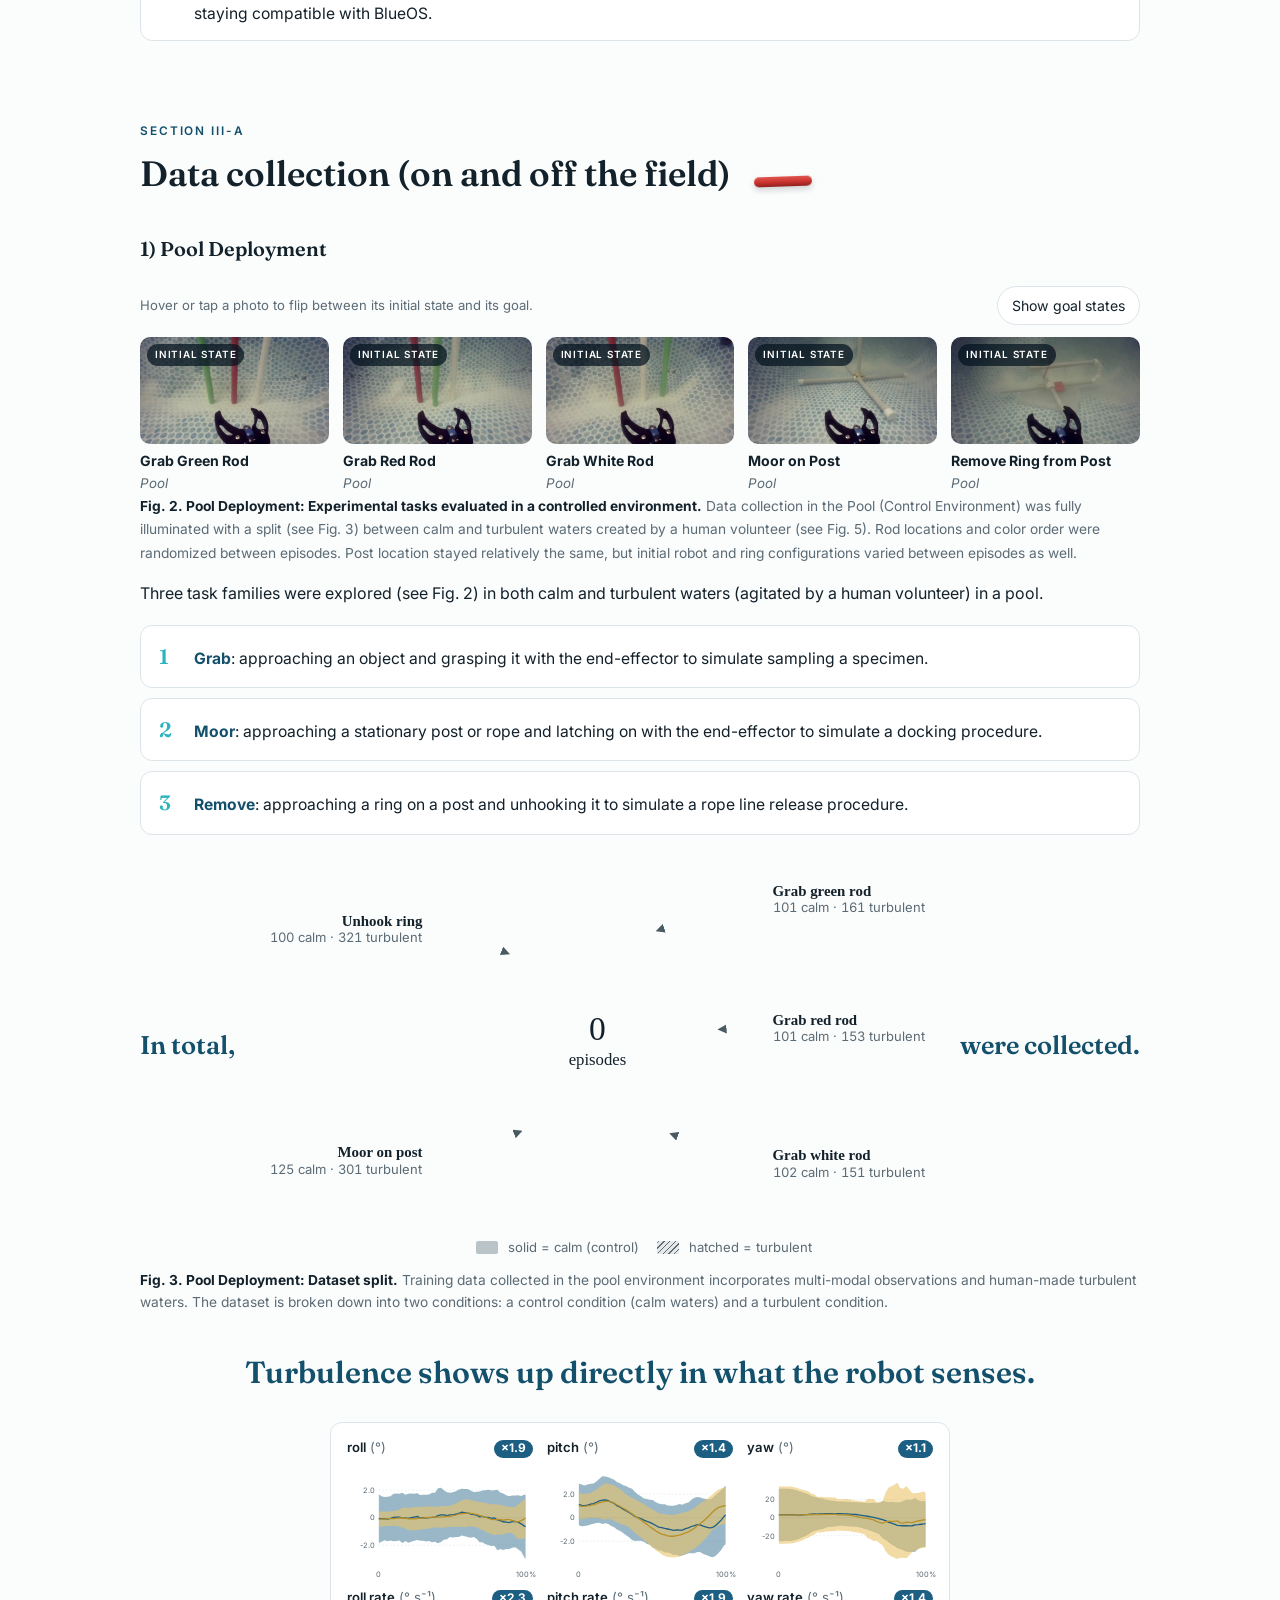
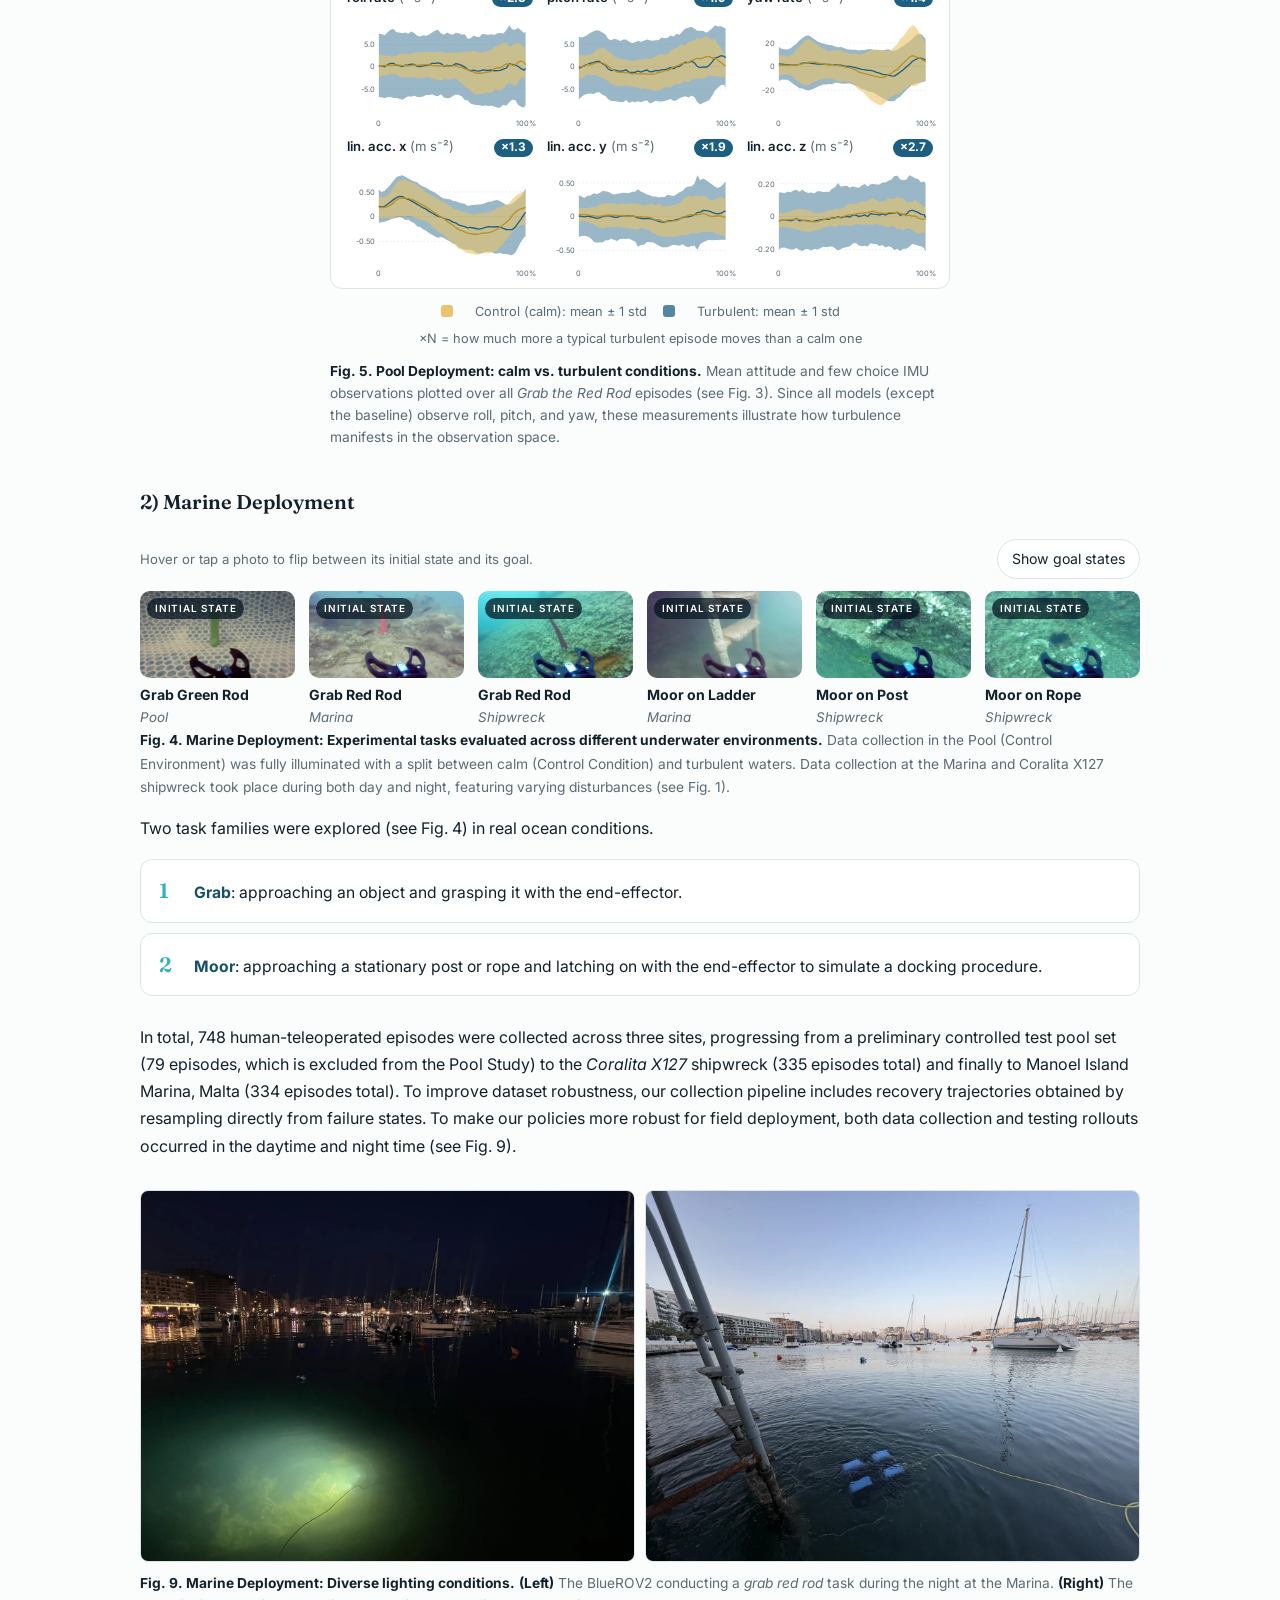
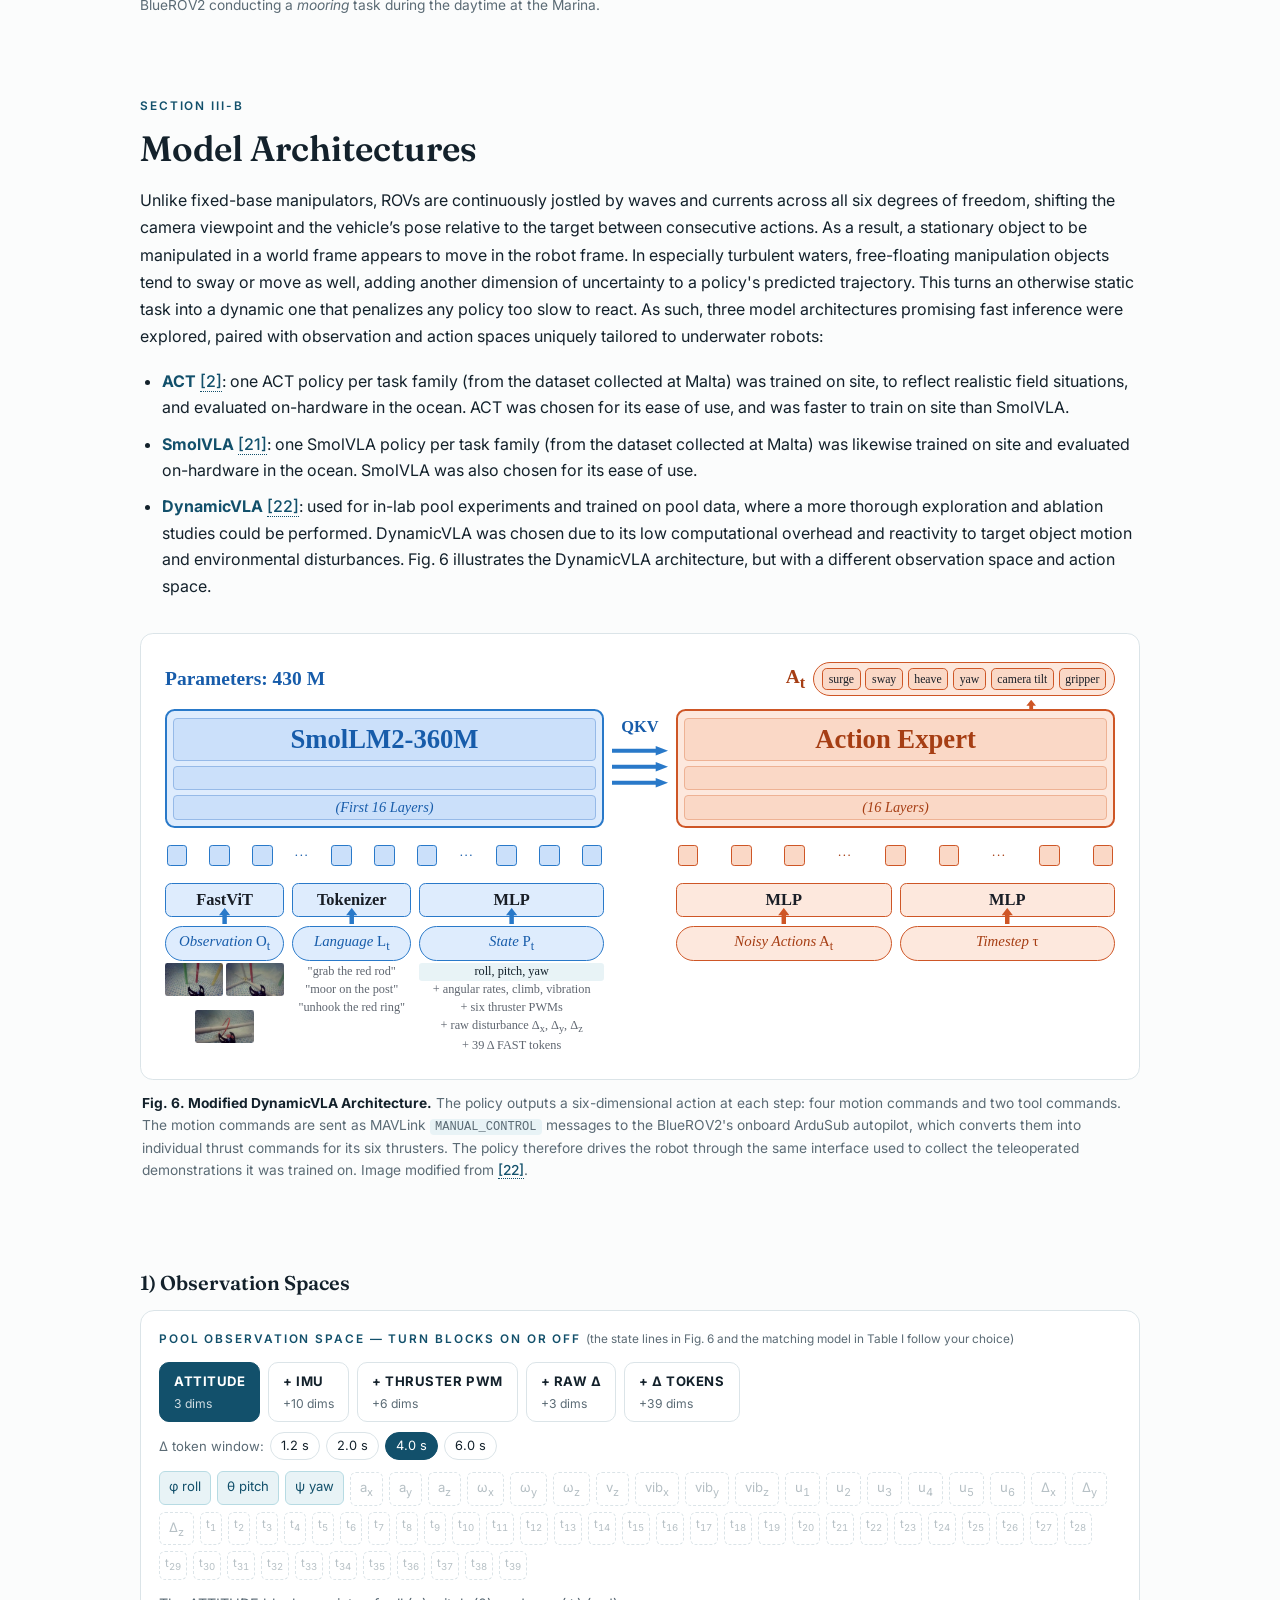
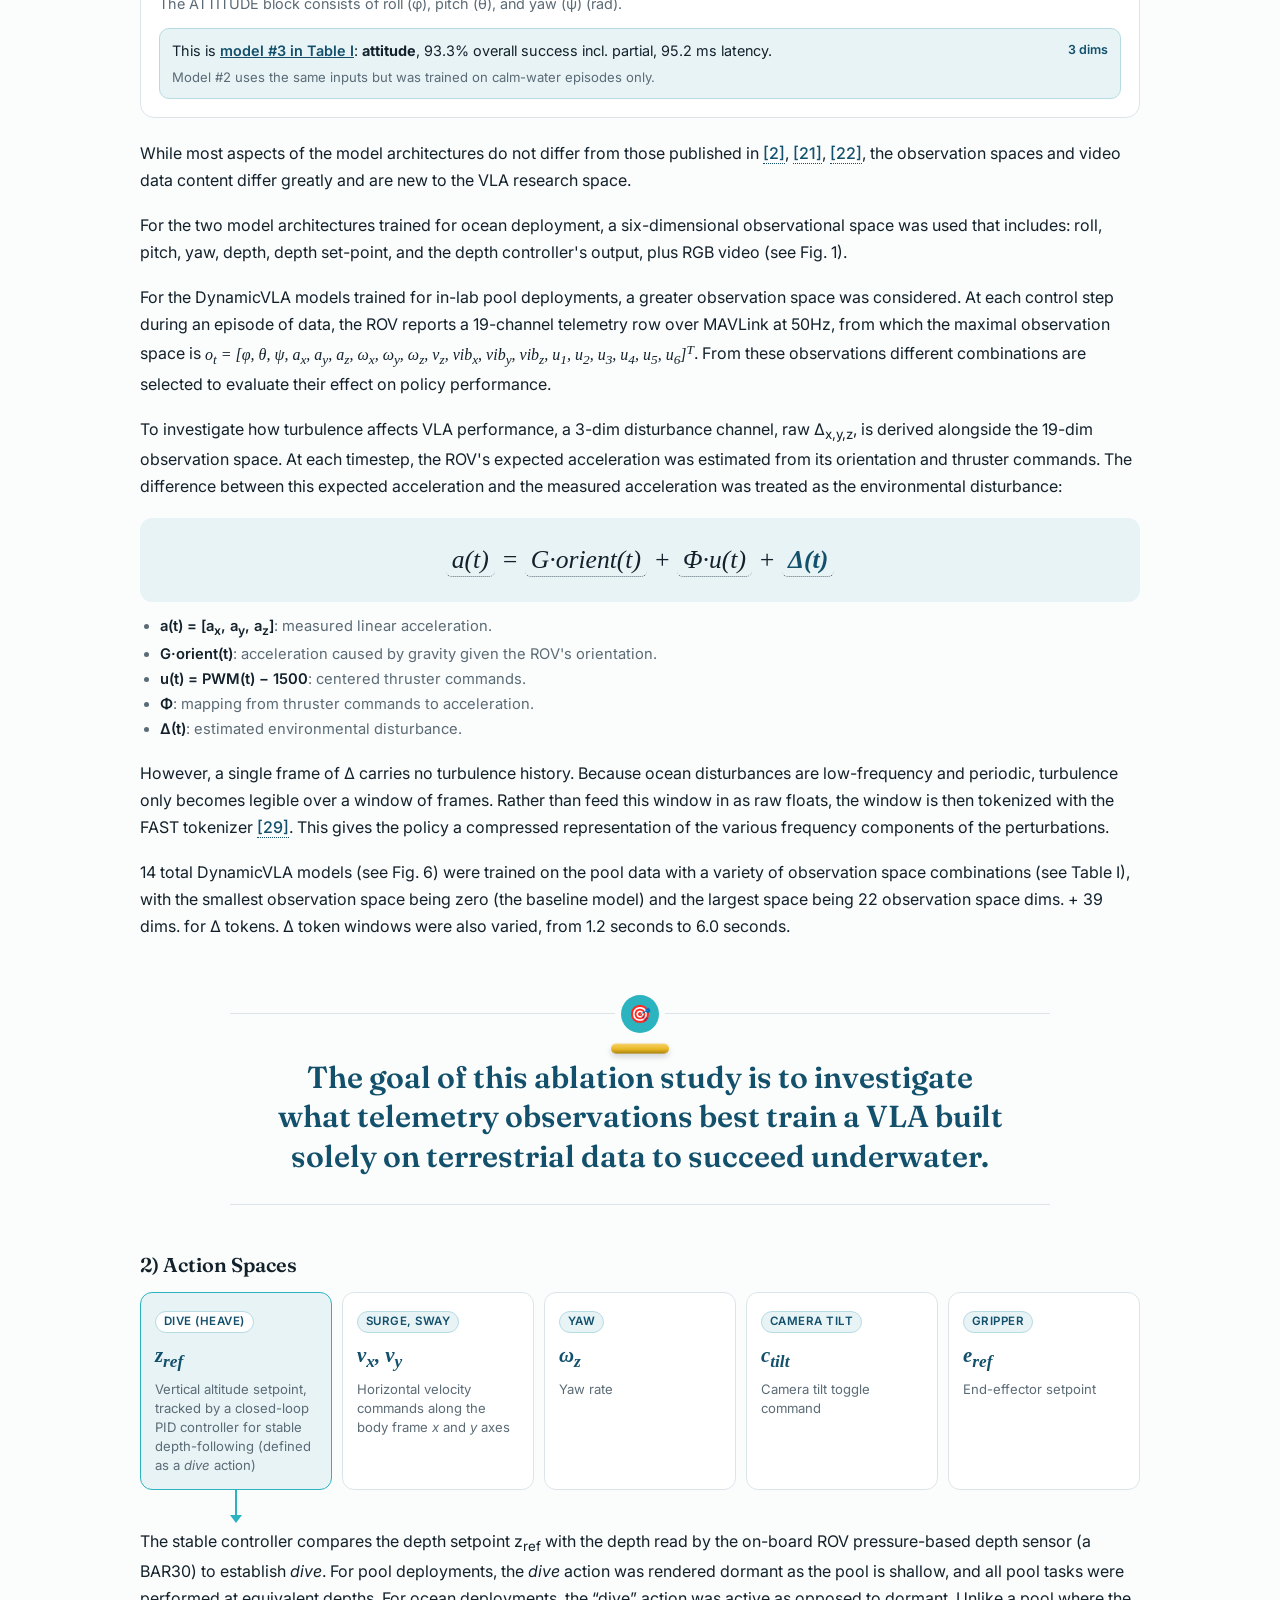
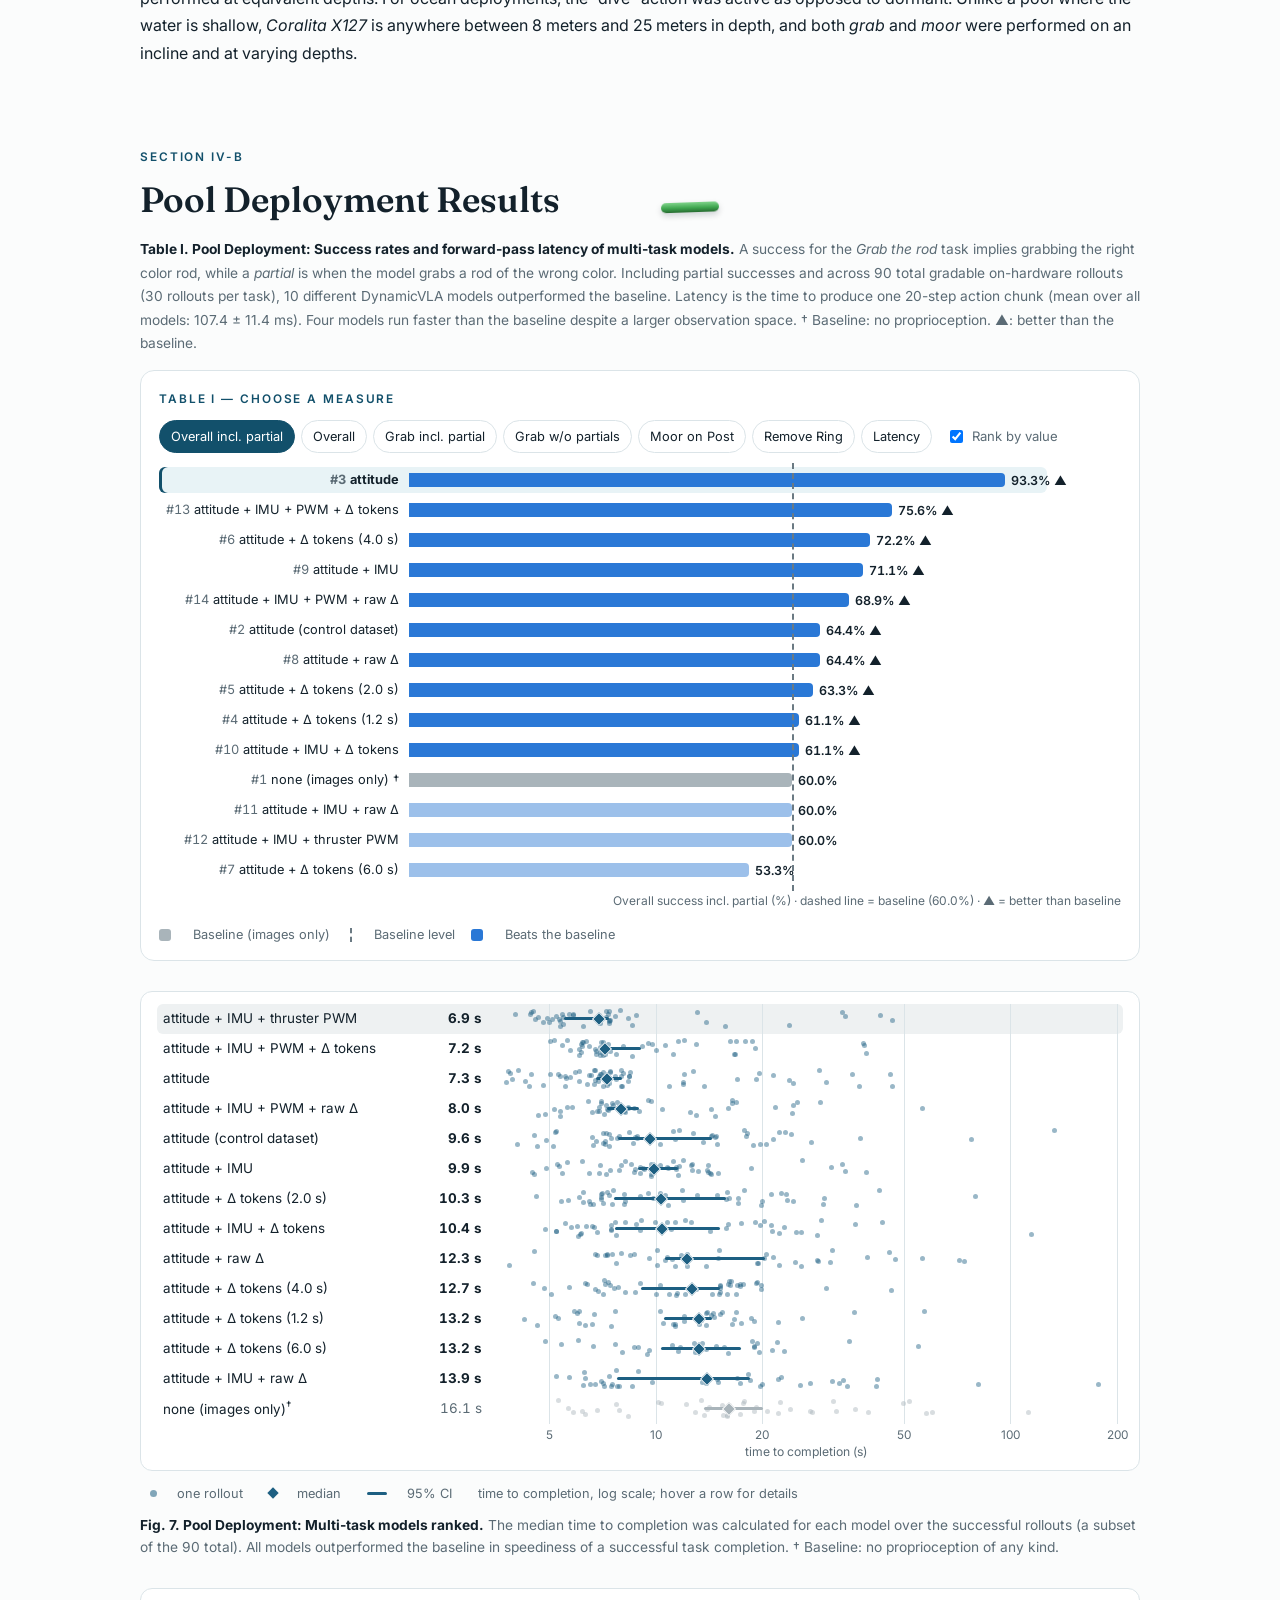
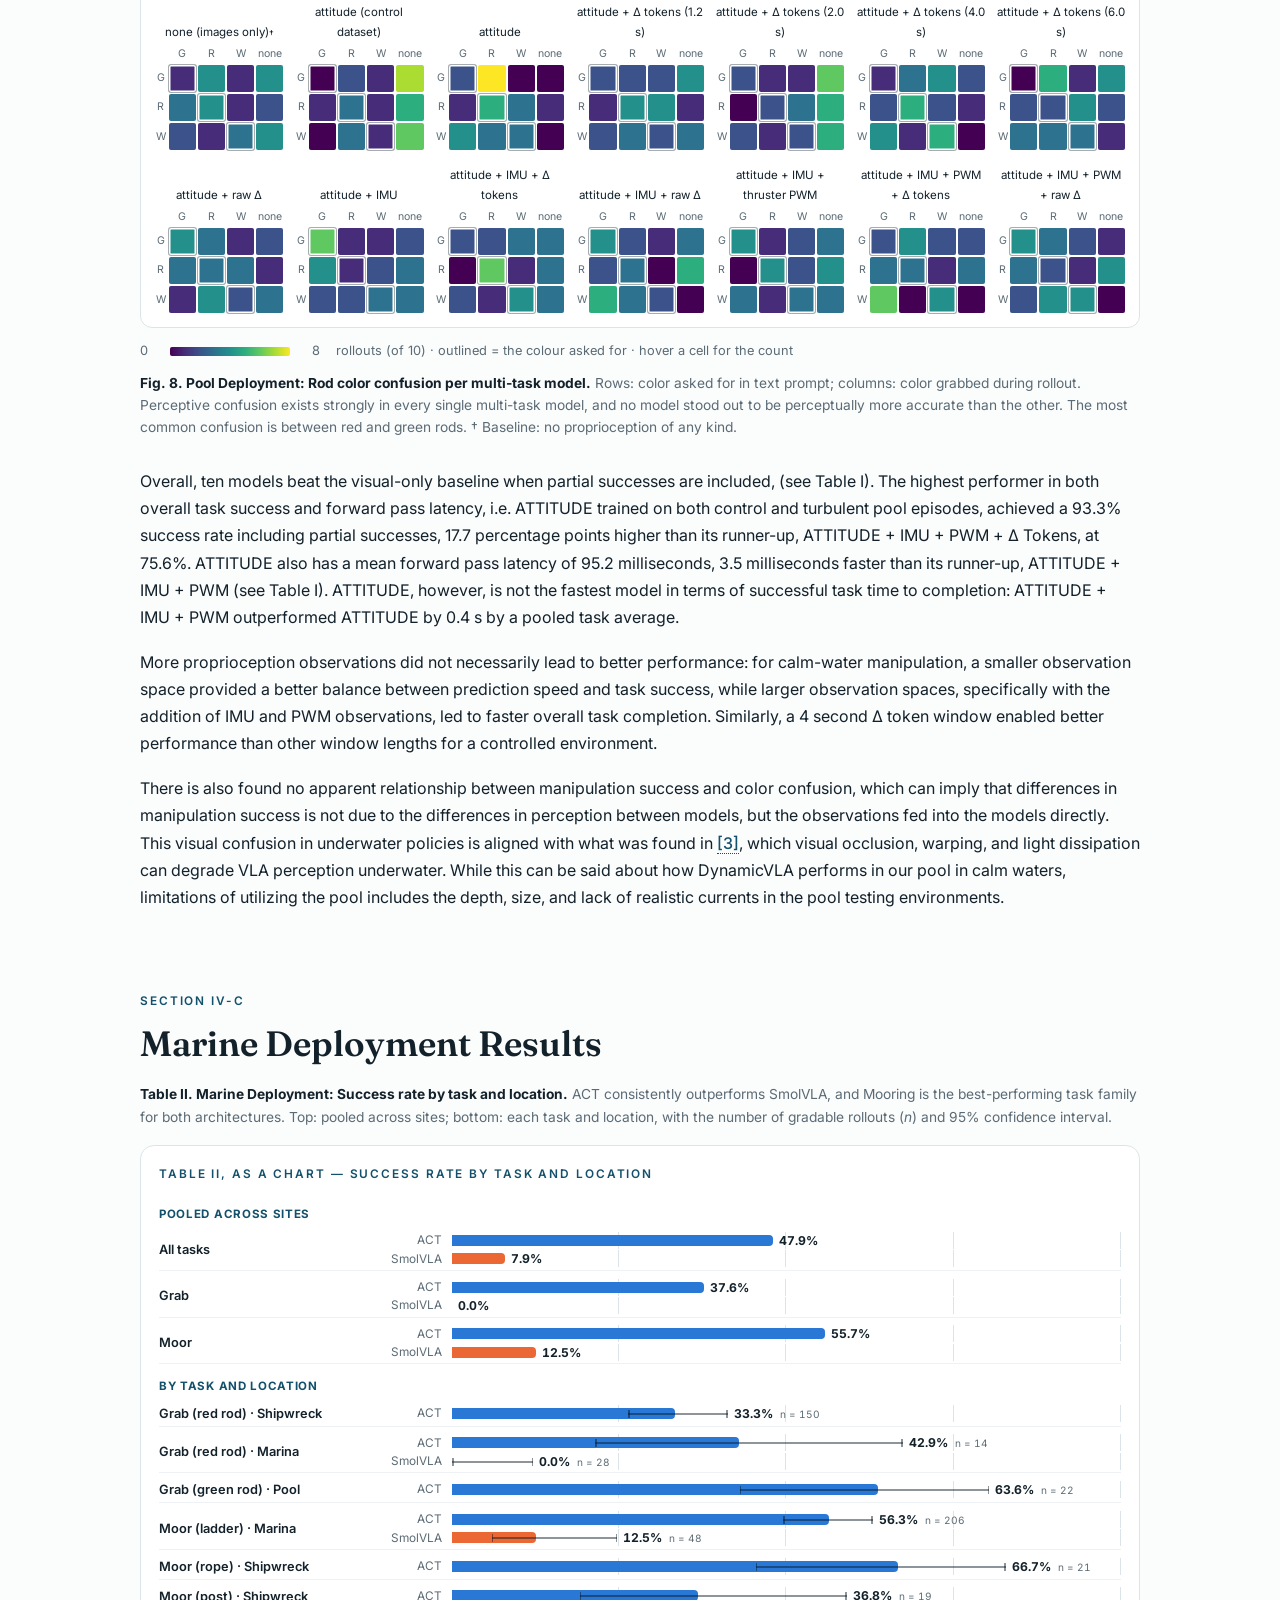
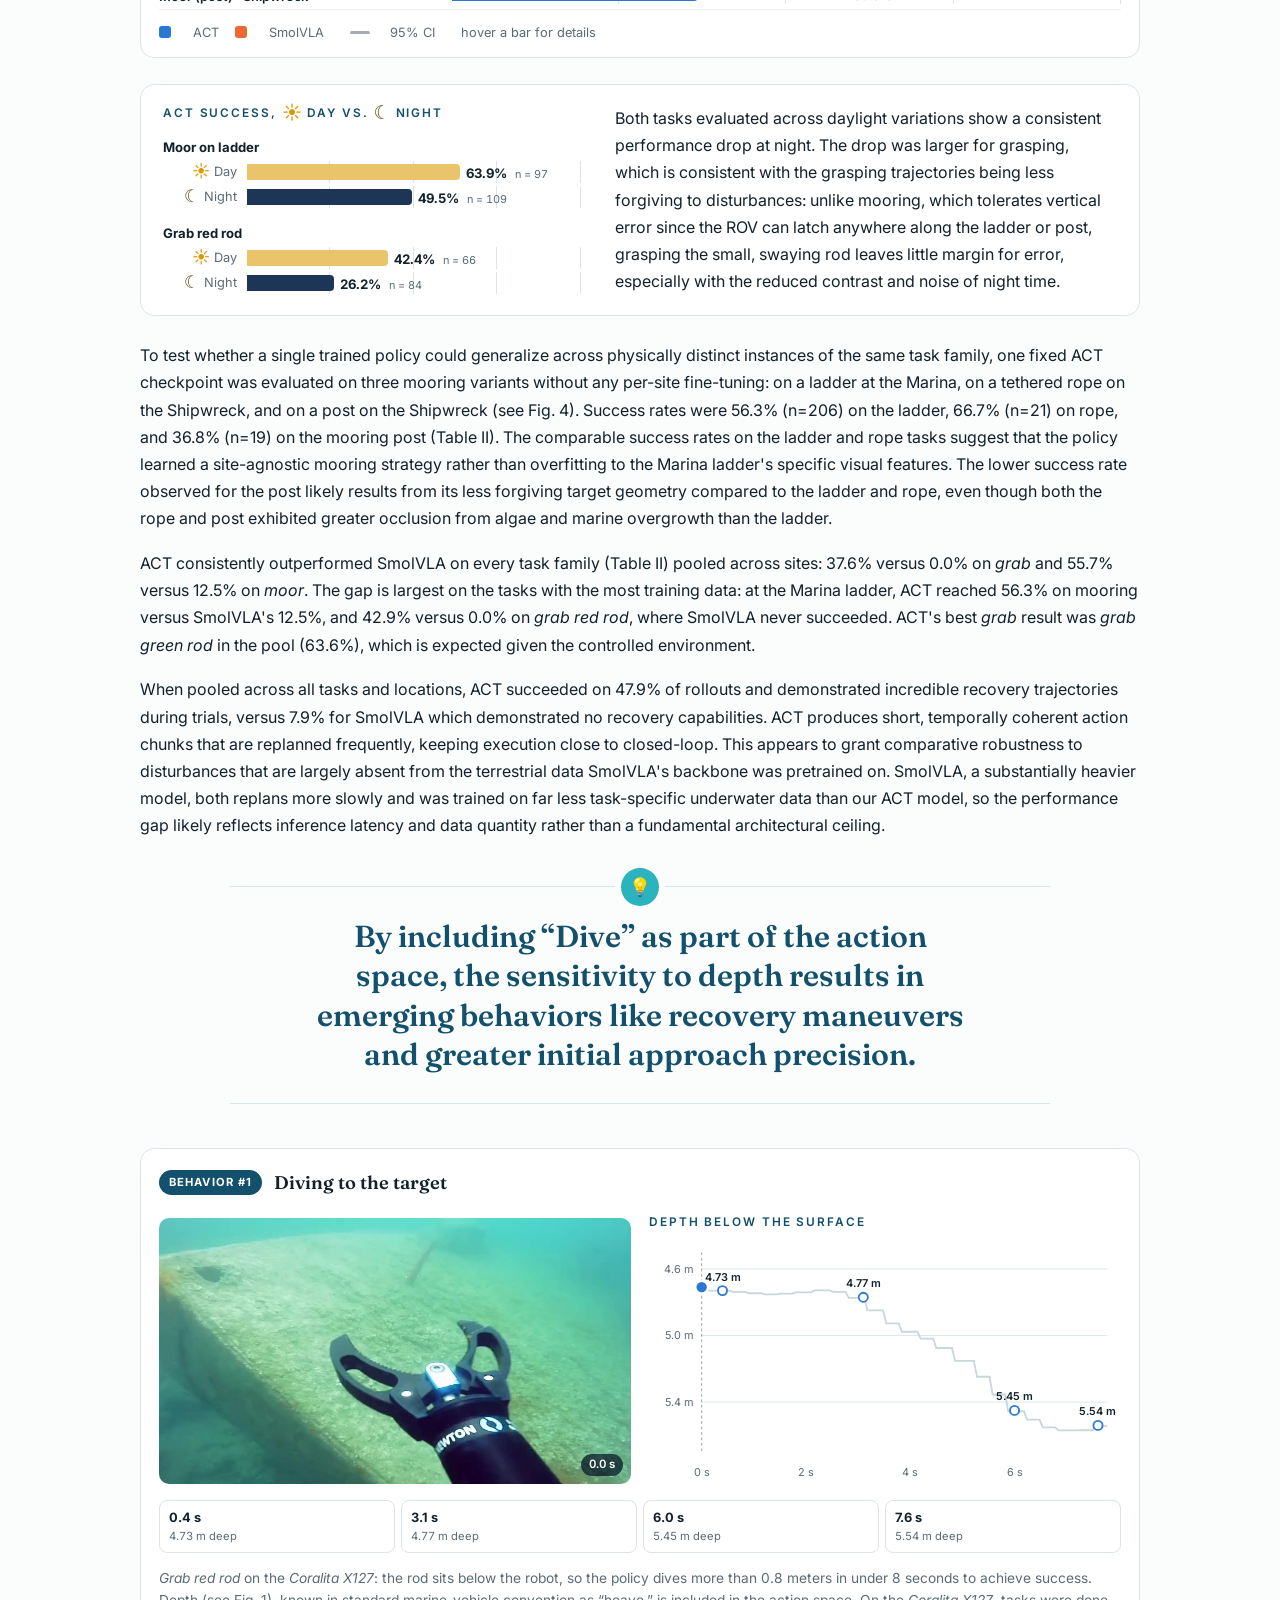
==== commit 49f00085: "Centre the 1080p note" ====
--- a/index.html
+++ b/index.html
@@ -183,7 +183,7 @@
 
   /* Project video, then the abstract beneath it. */
   .video { max-width: 1000px; margin: 0 auto 56px; }
-  .video-note { margin: 6px 0 0; text-align: right; font-size: .68rem; color: #9aa5ab; }
+  .video-note { margin: 6px 0 0; text-align: center; font-size: .68rem; color: #9aa5ab; }
   .yt {
     position: relative; display: block; width: 100%; aspect-ratio: 16 / 9; overflow: hidden;
     background: #000; border-radius: 12px; box-shadow: 0 12px 32px rgba(4,19,31,.16);
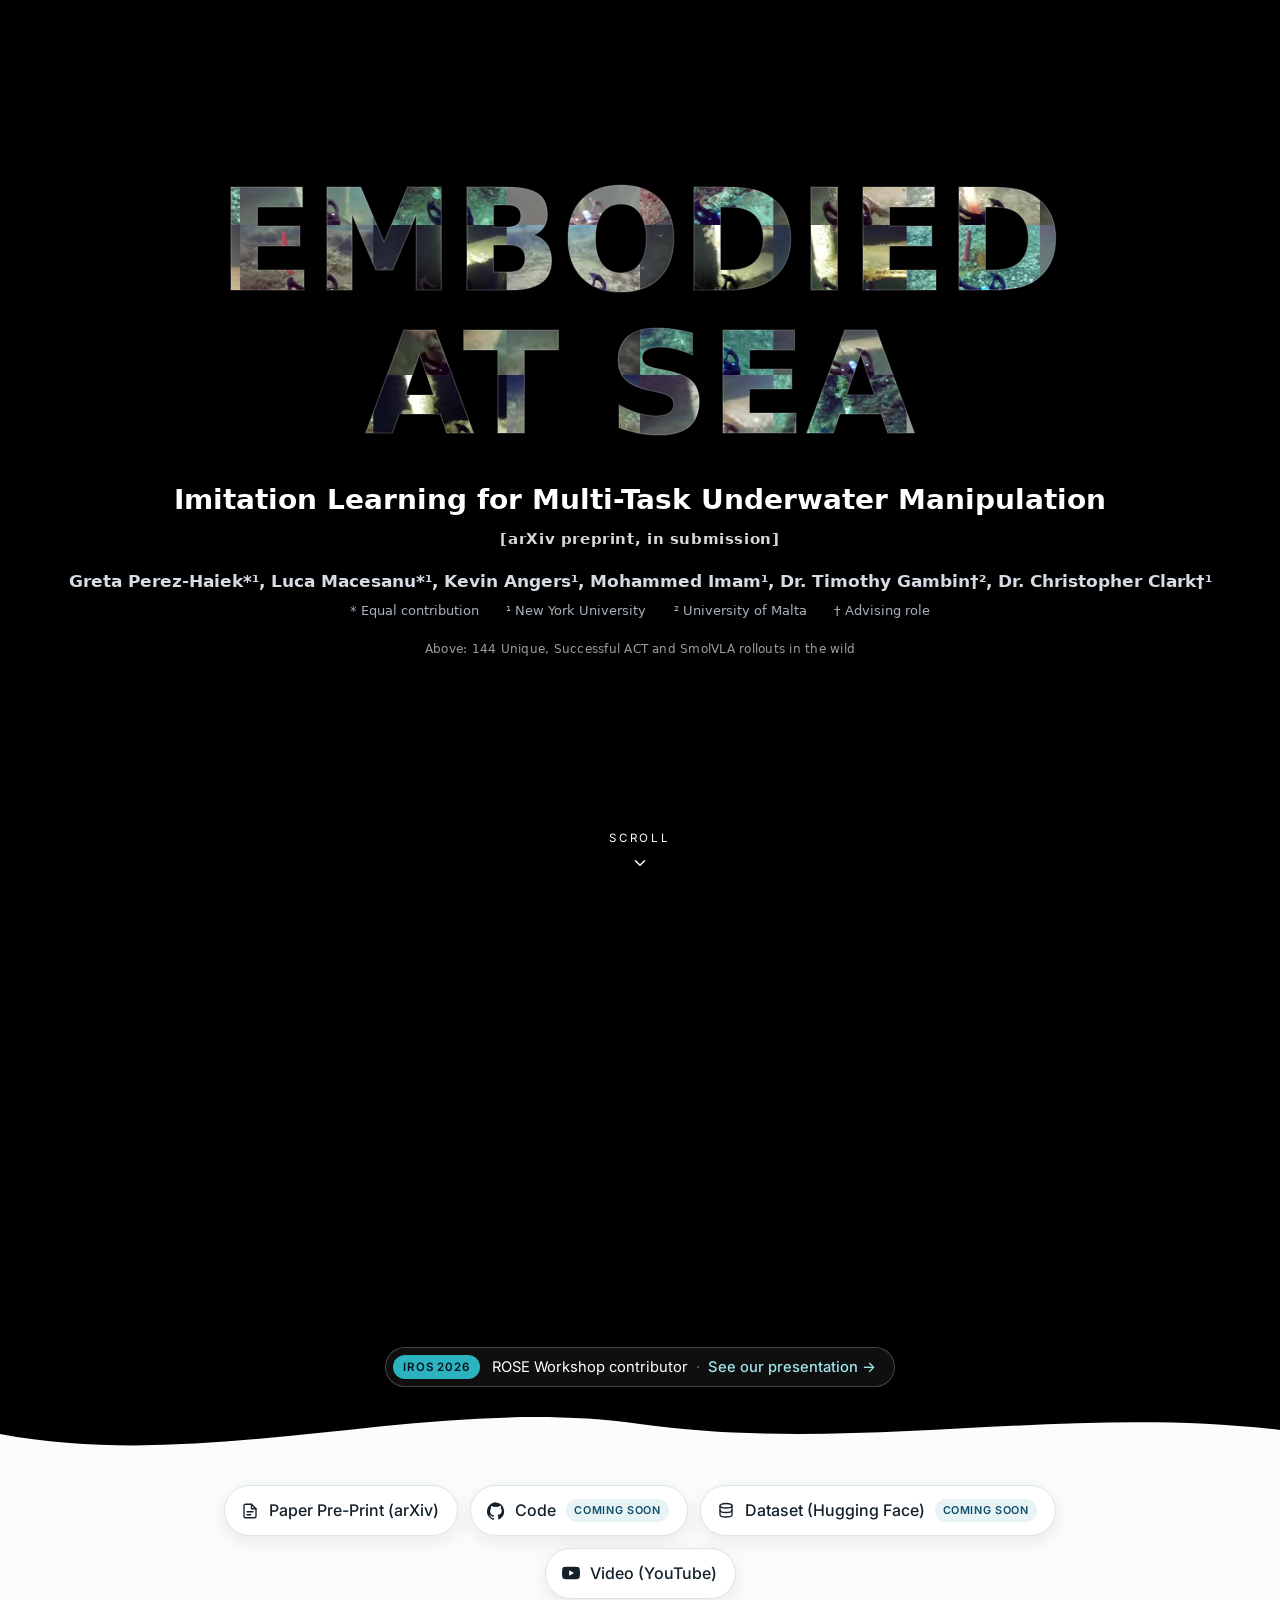
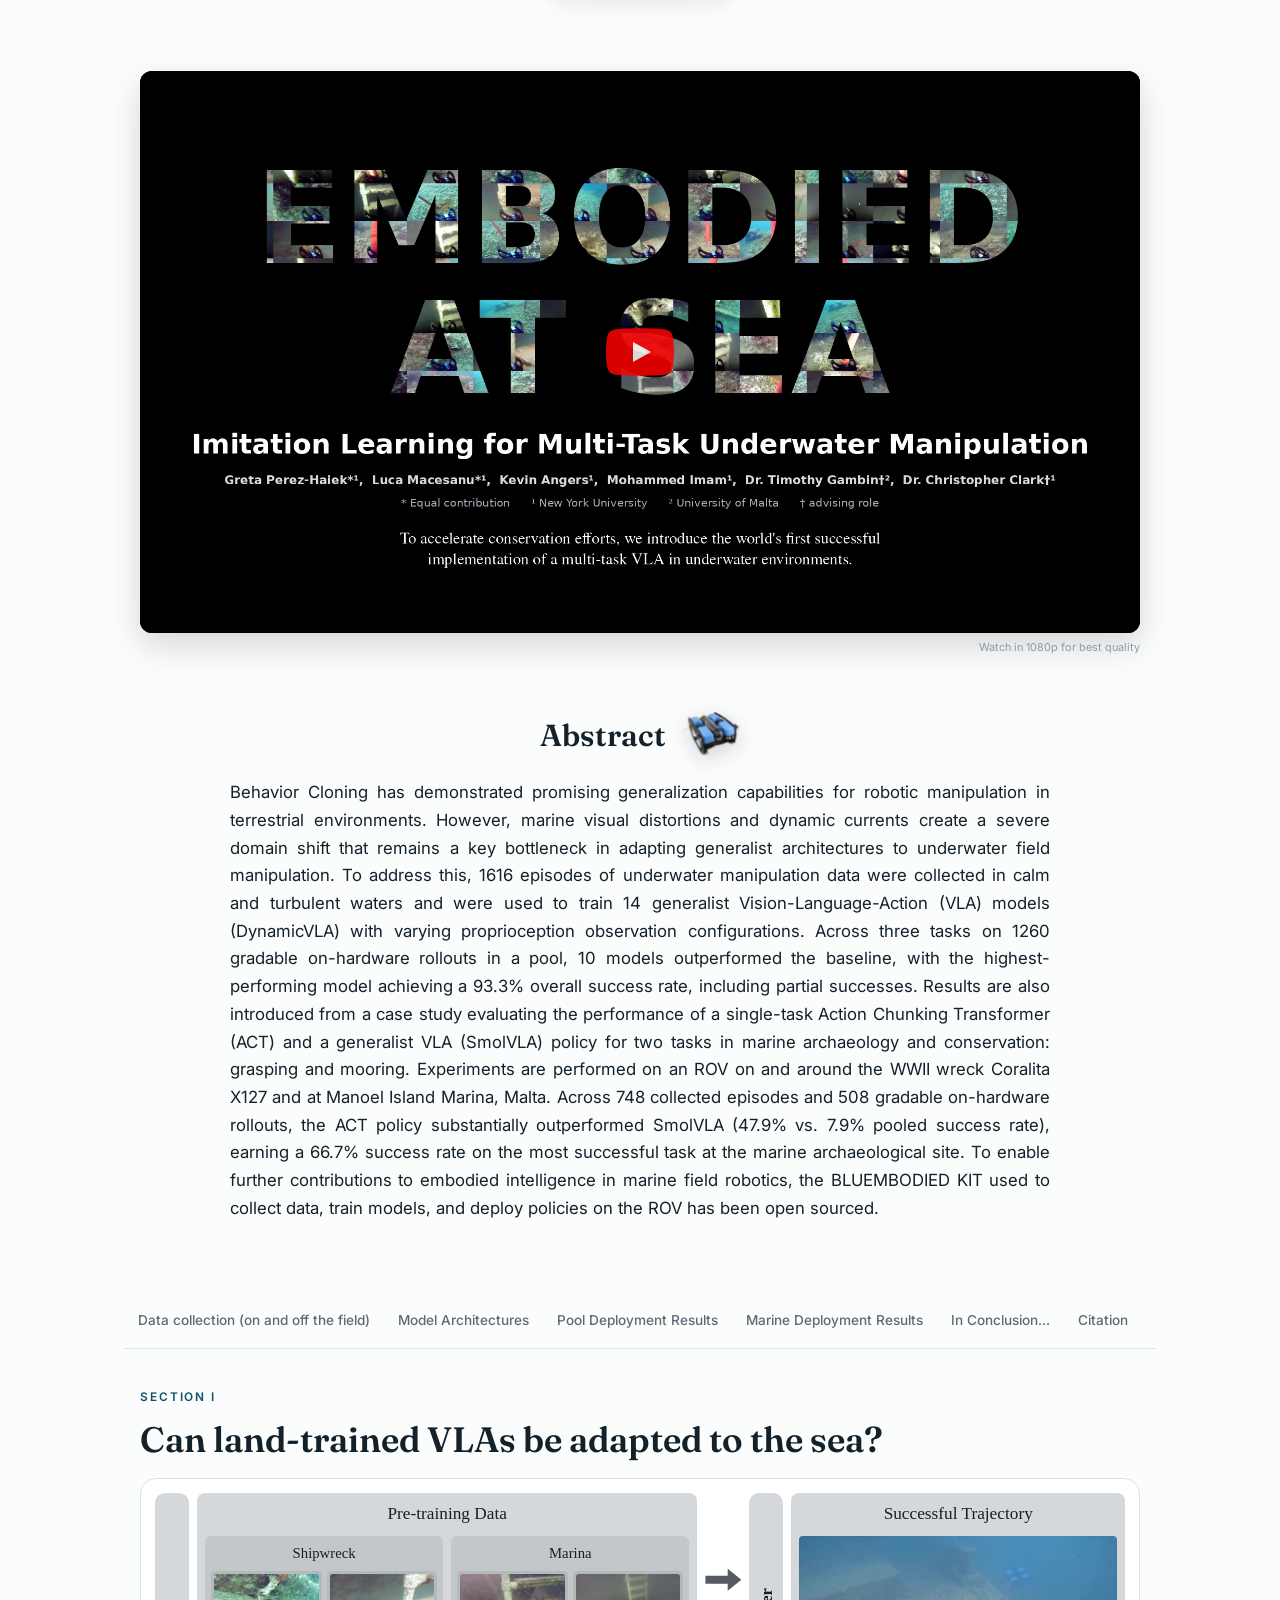
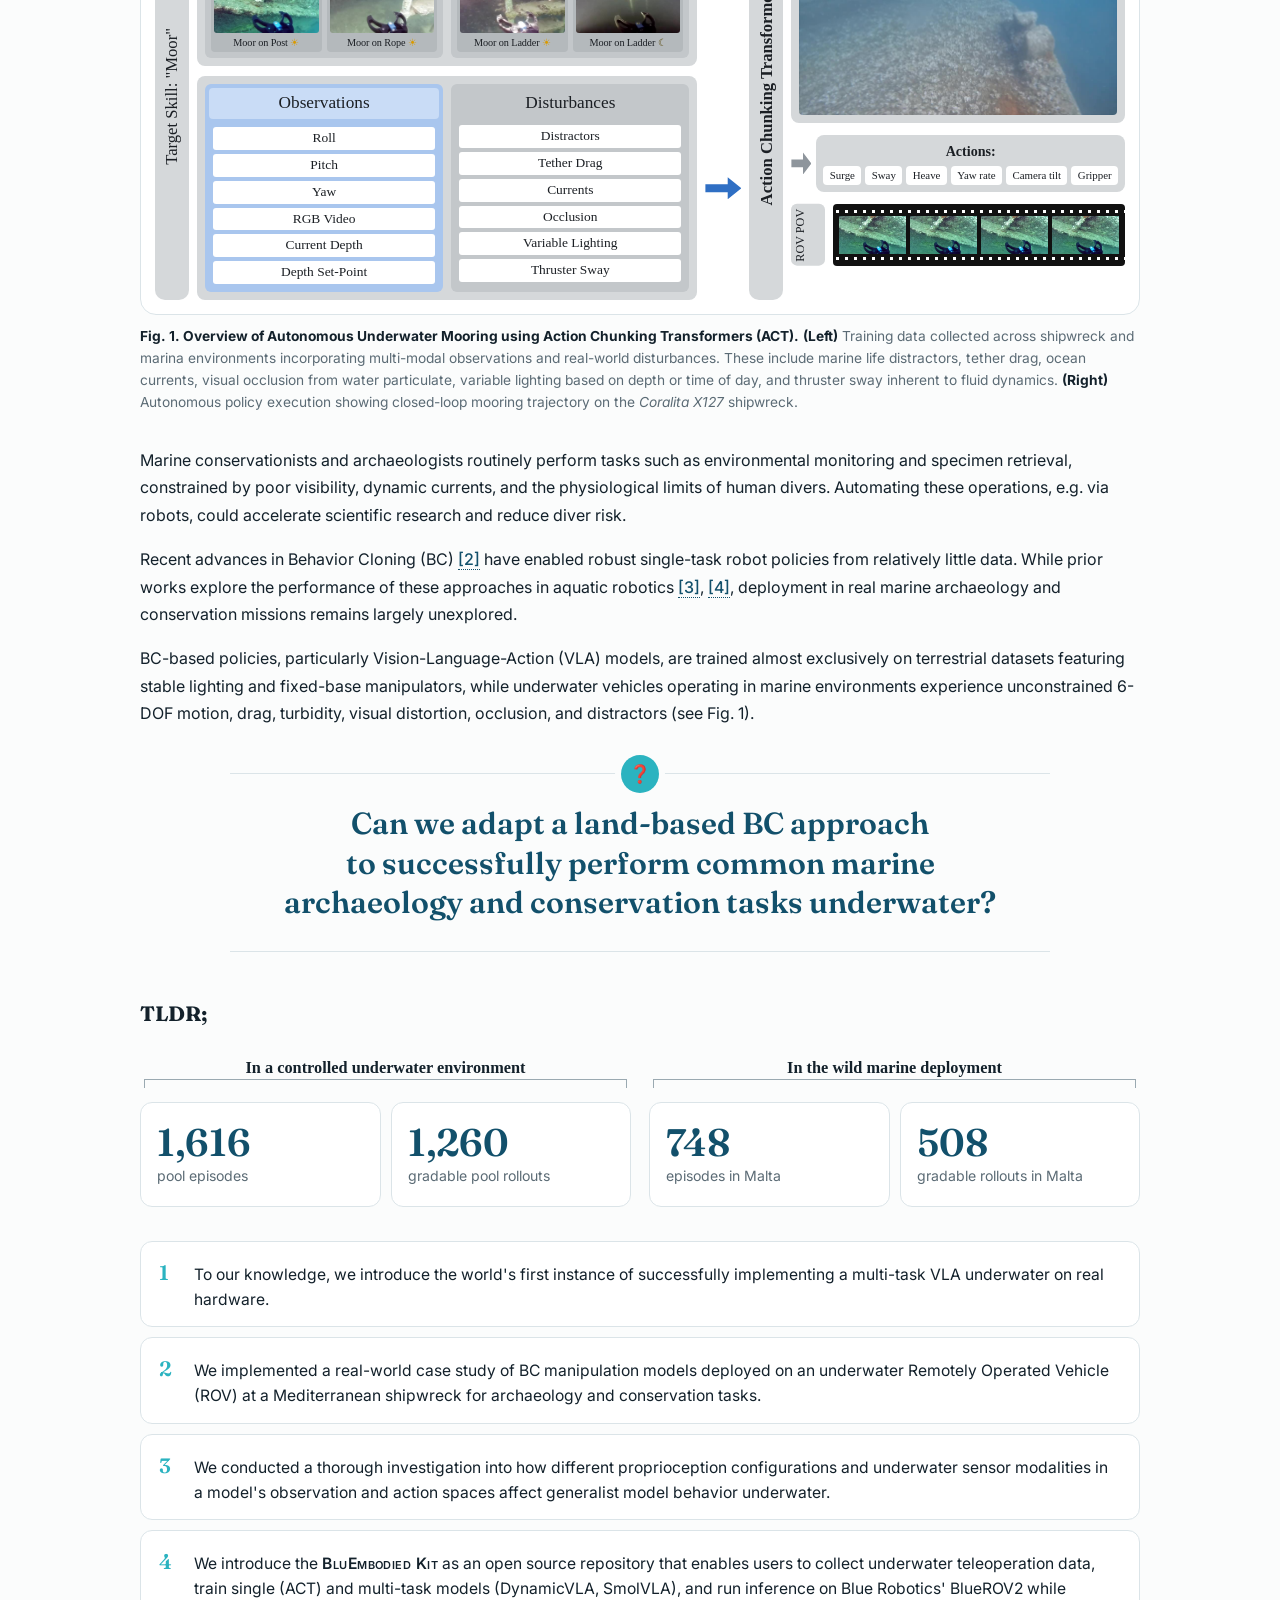
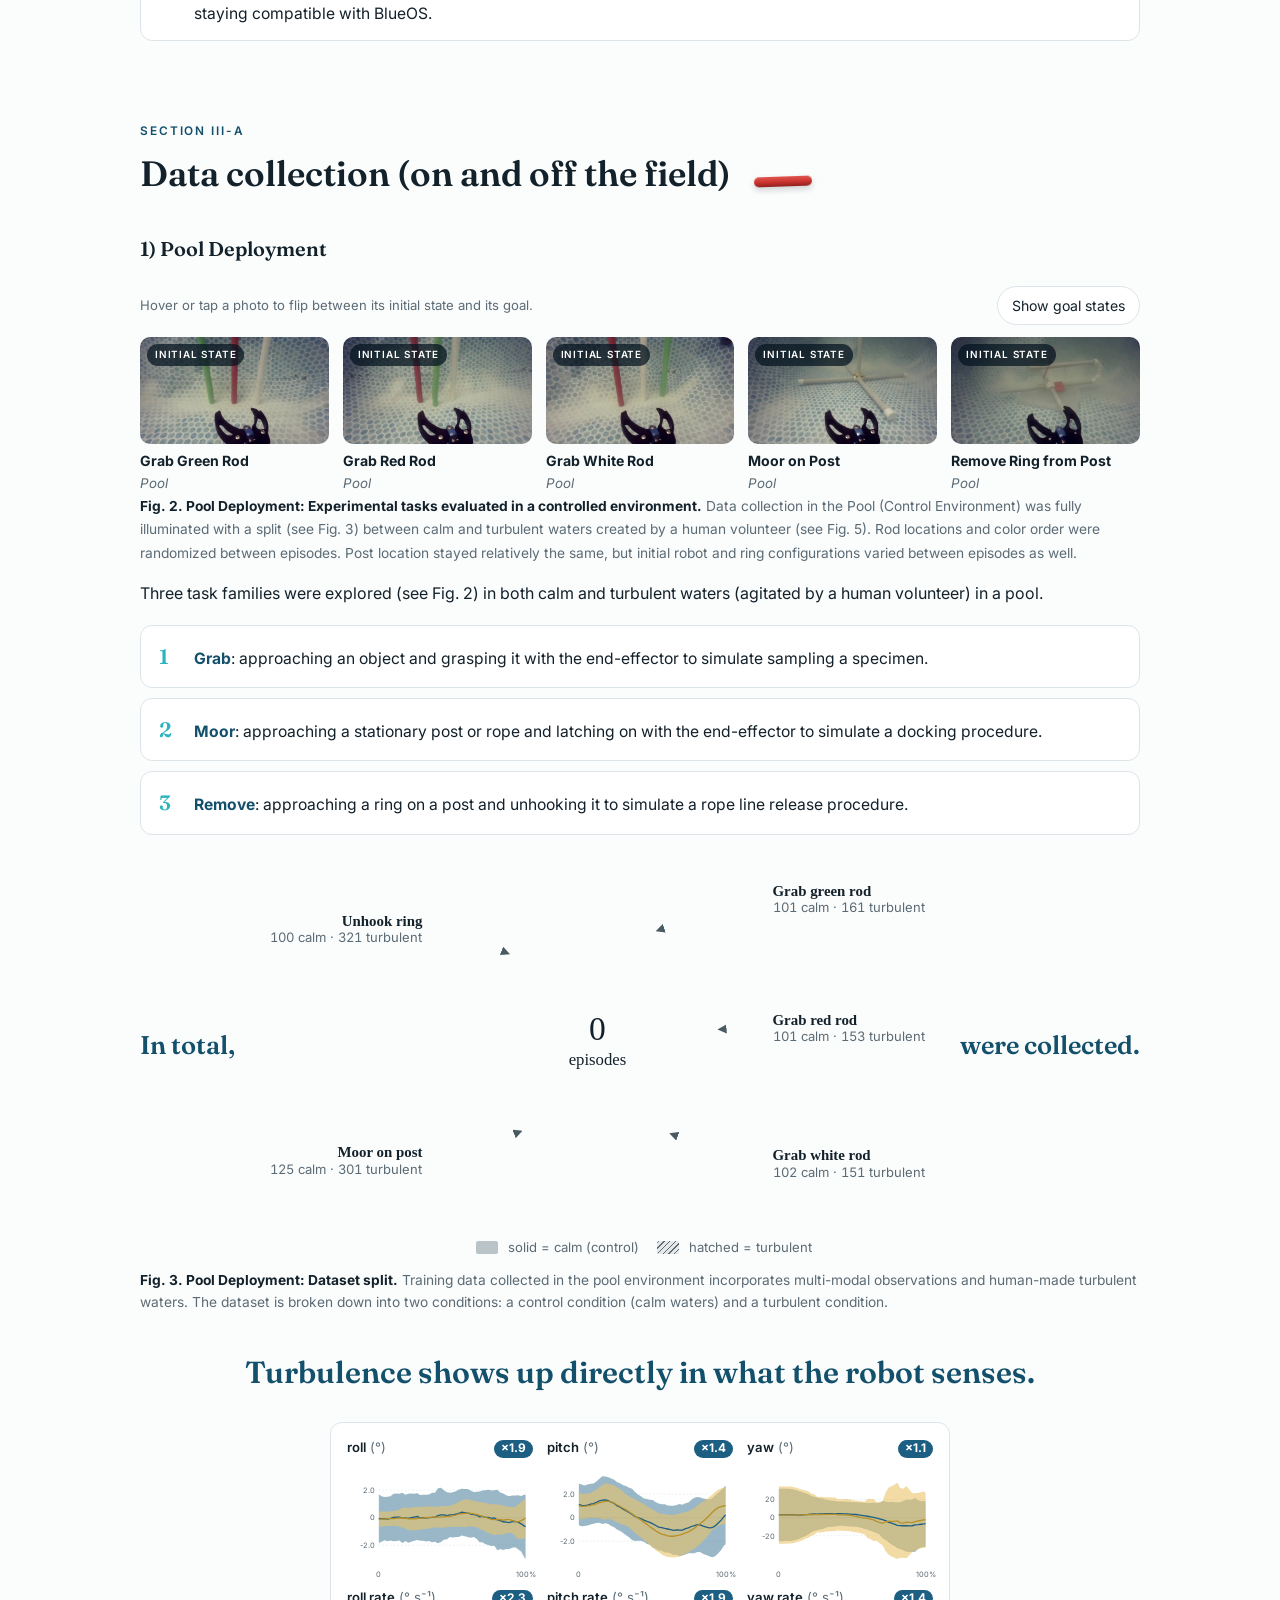
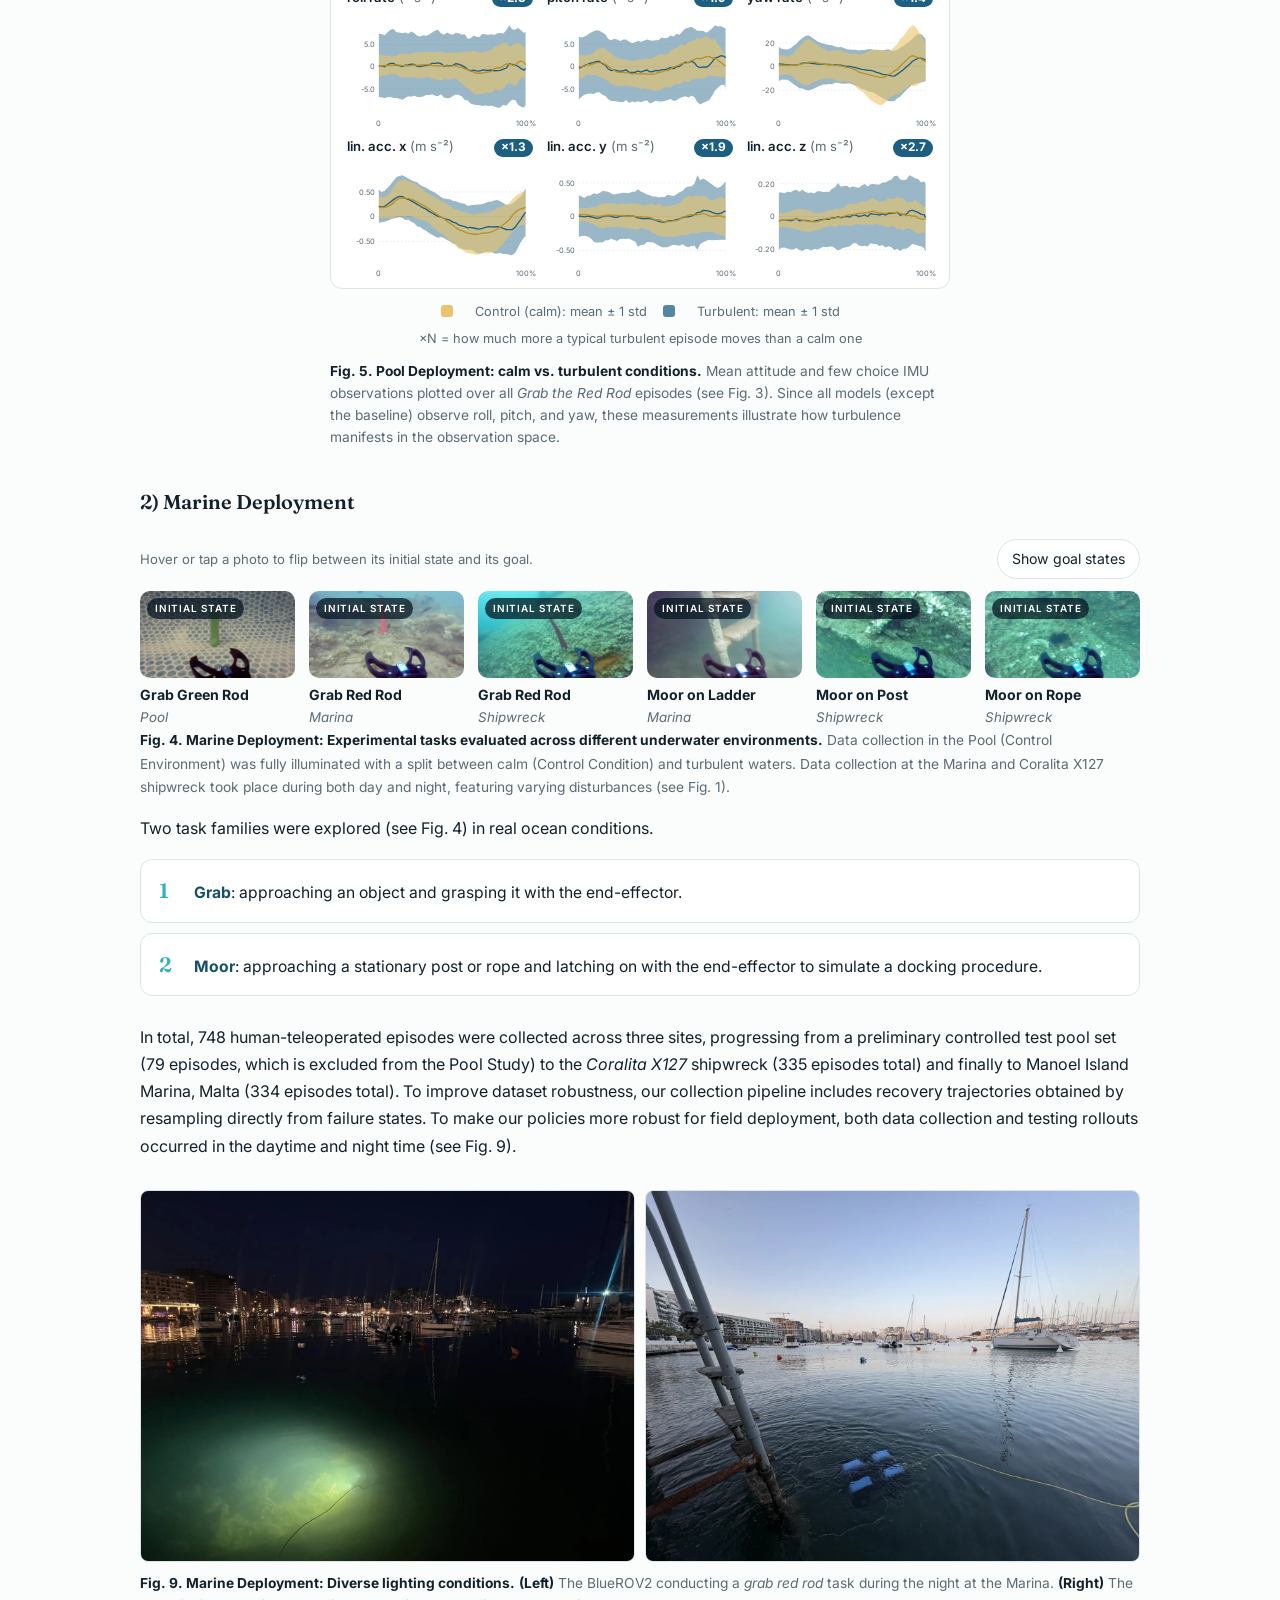
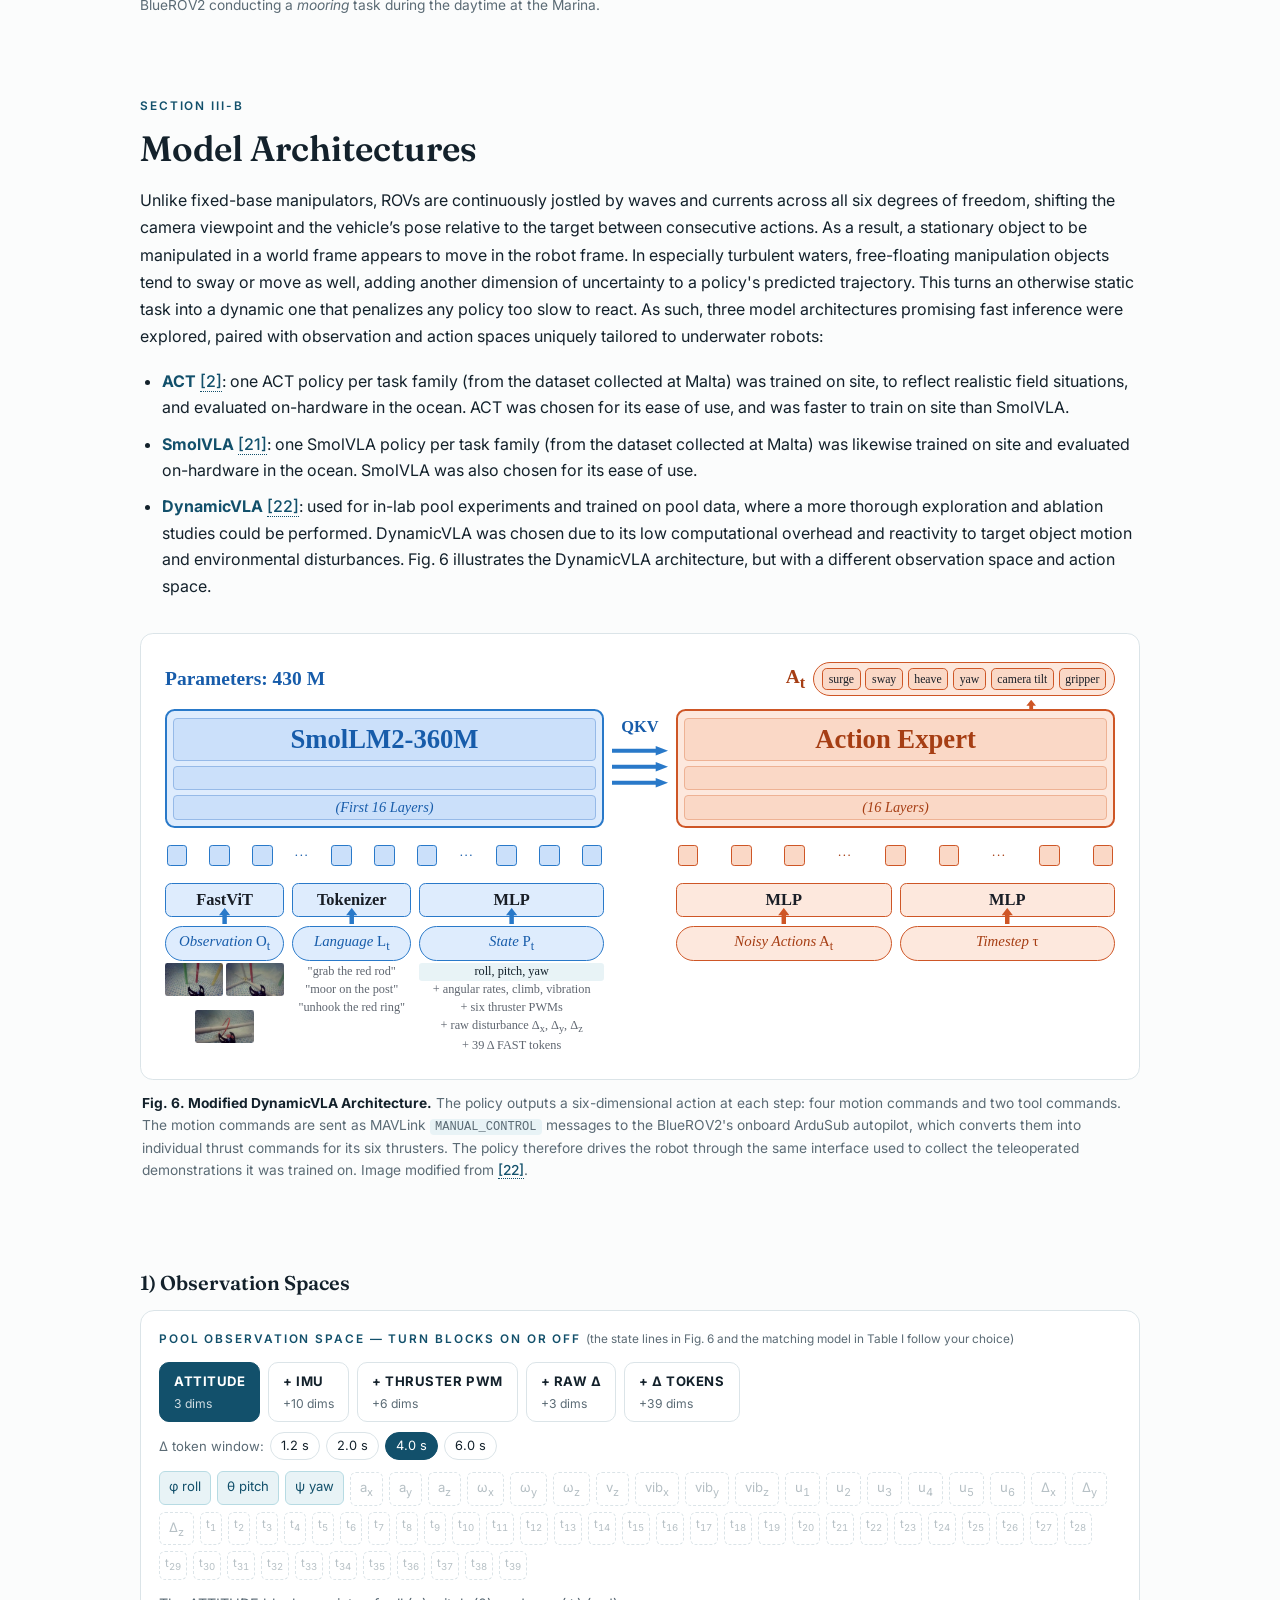
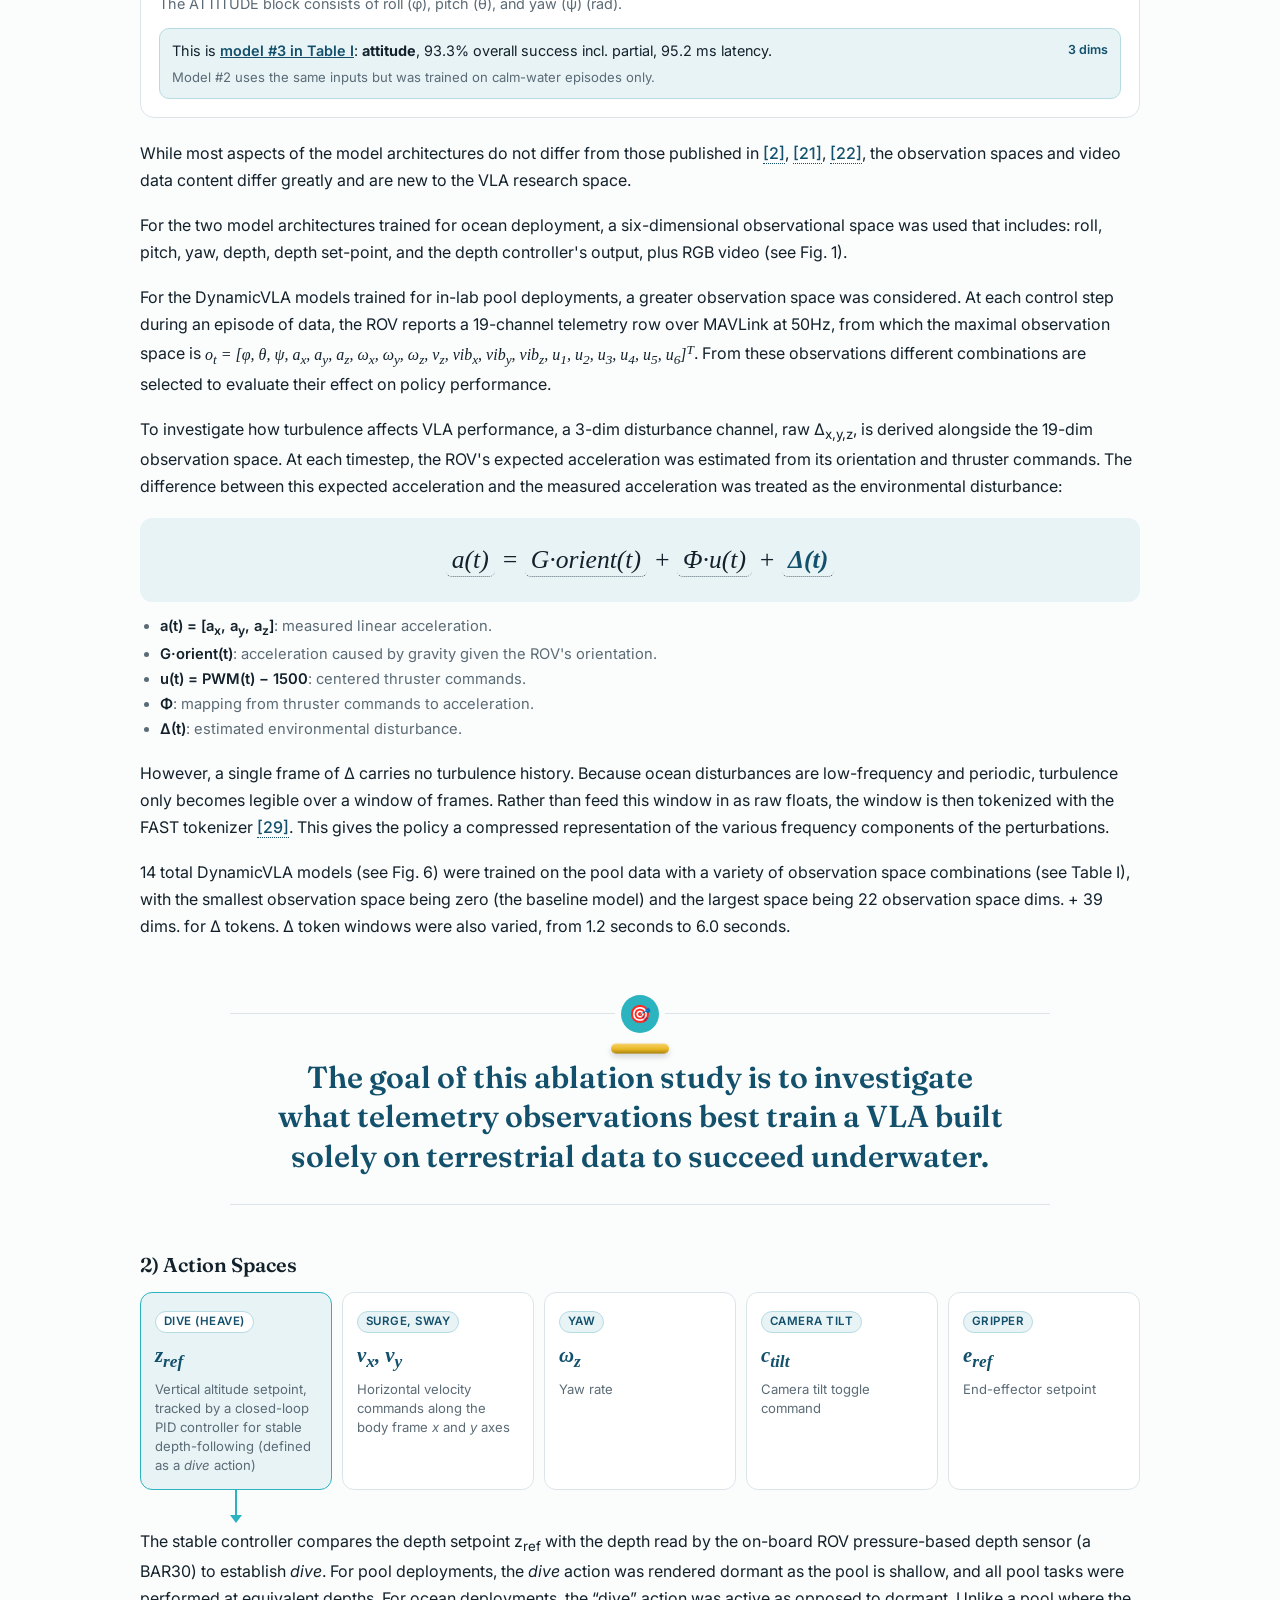
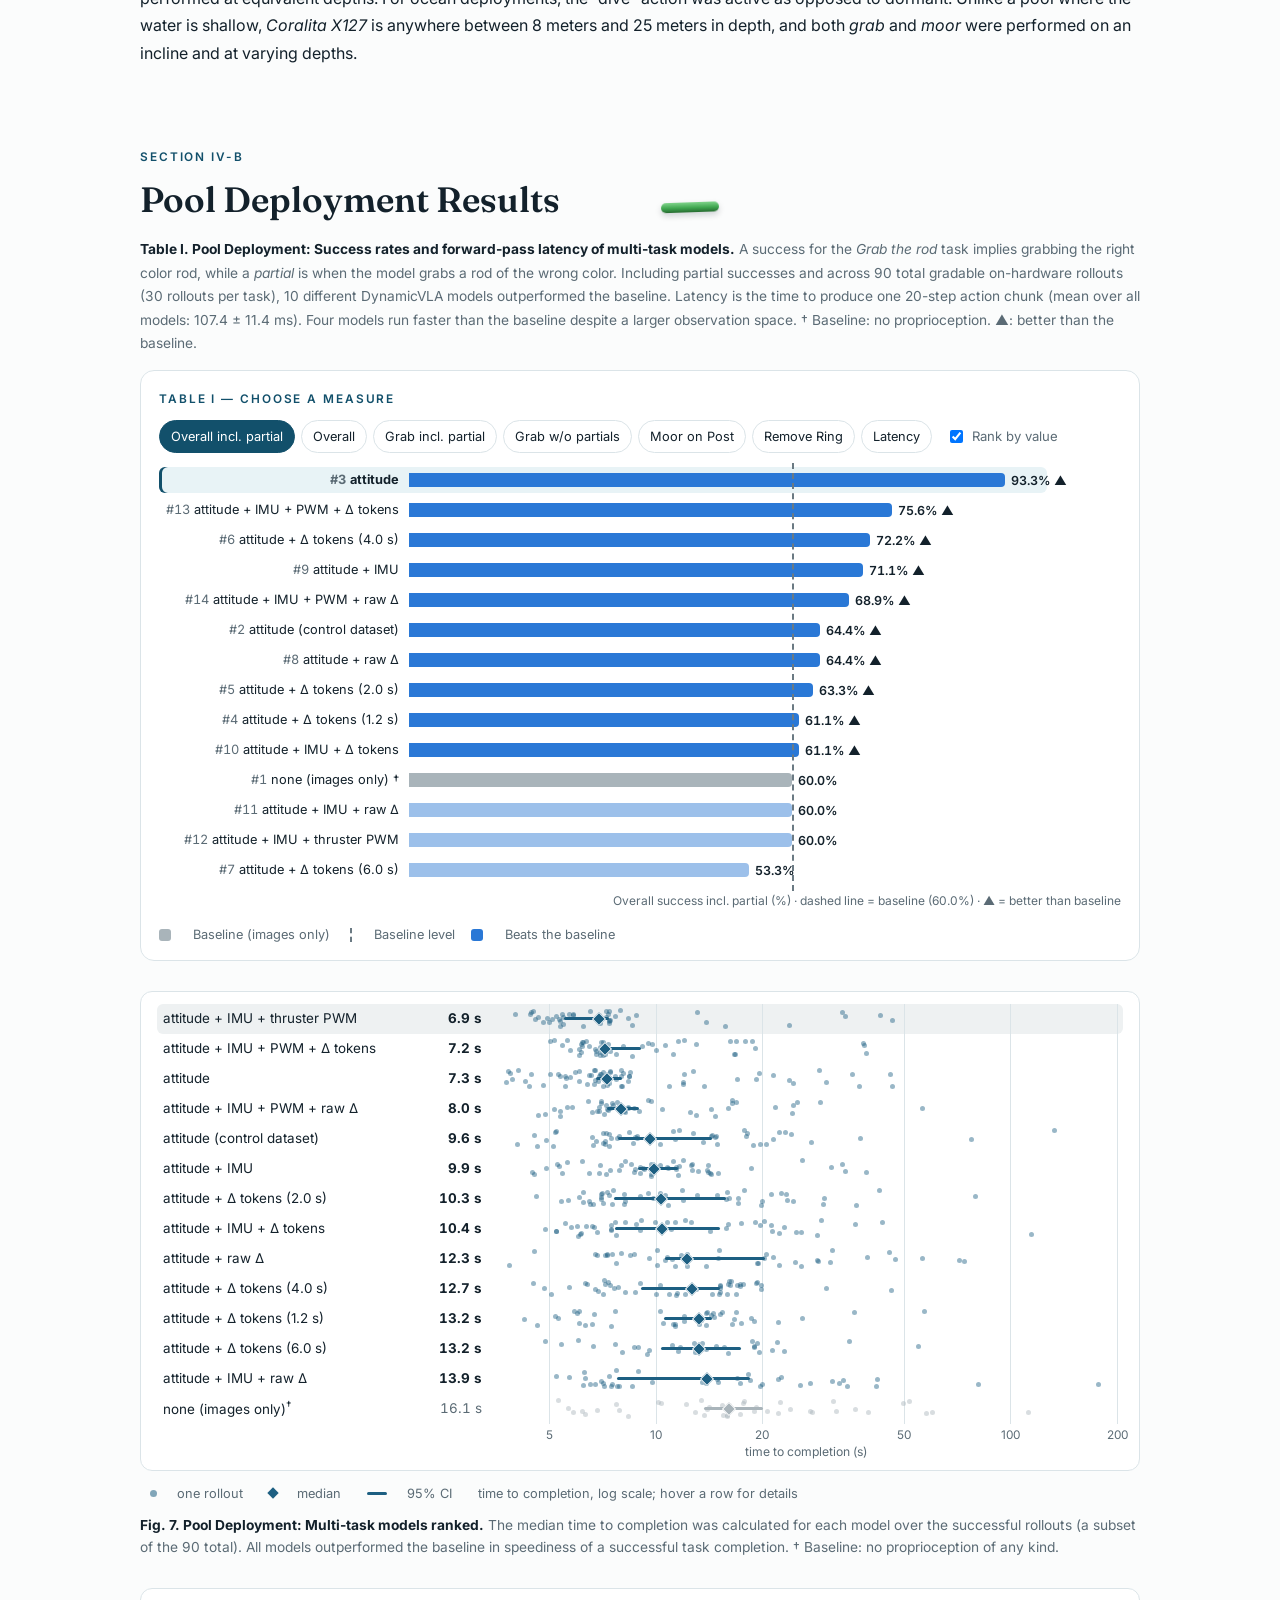
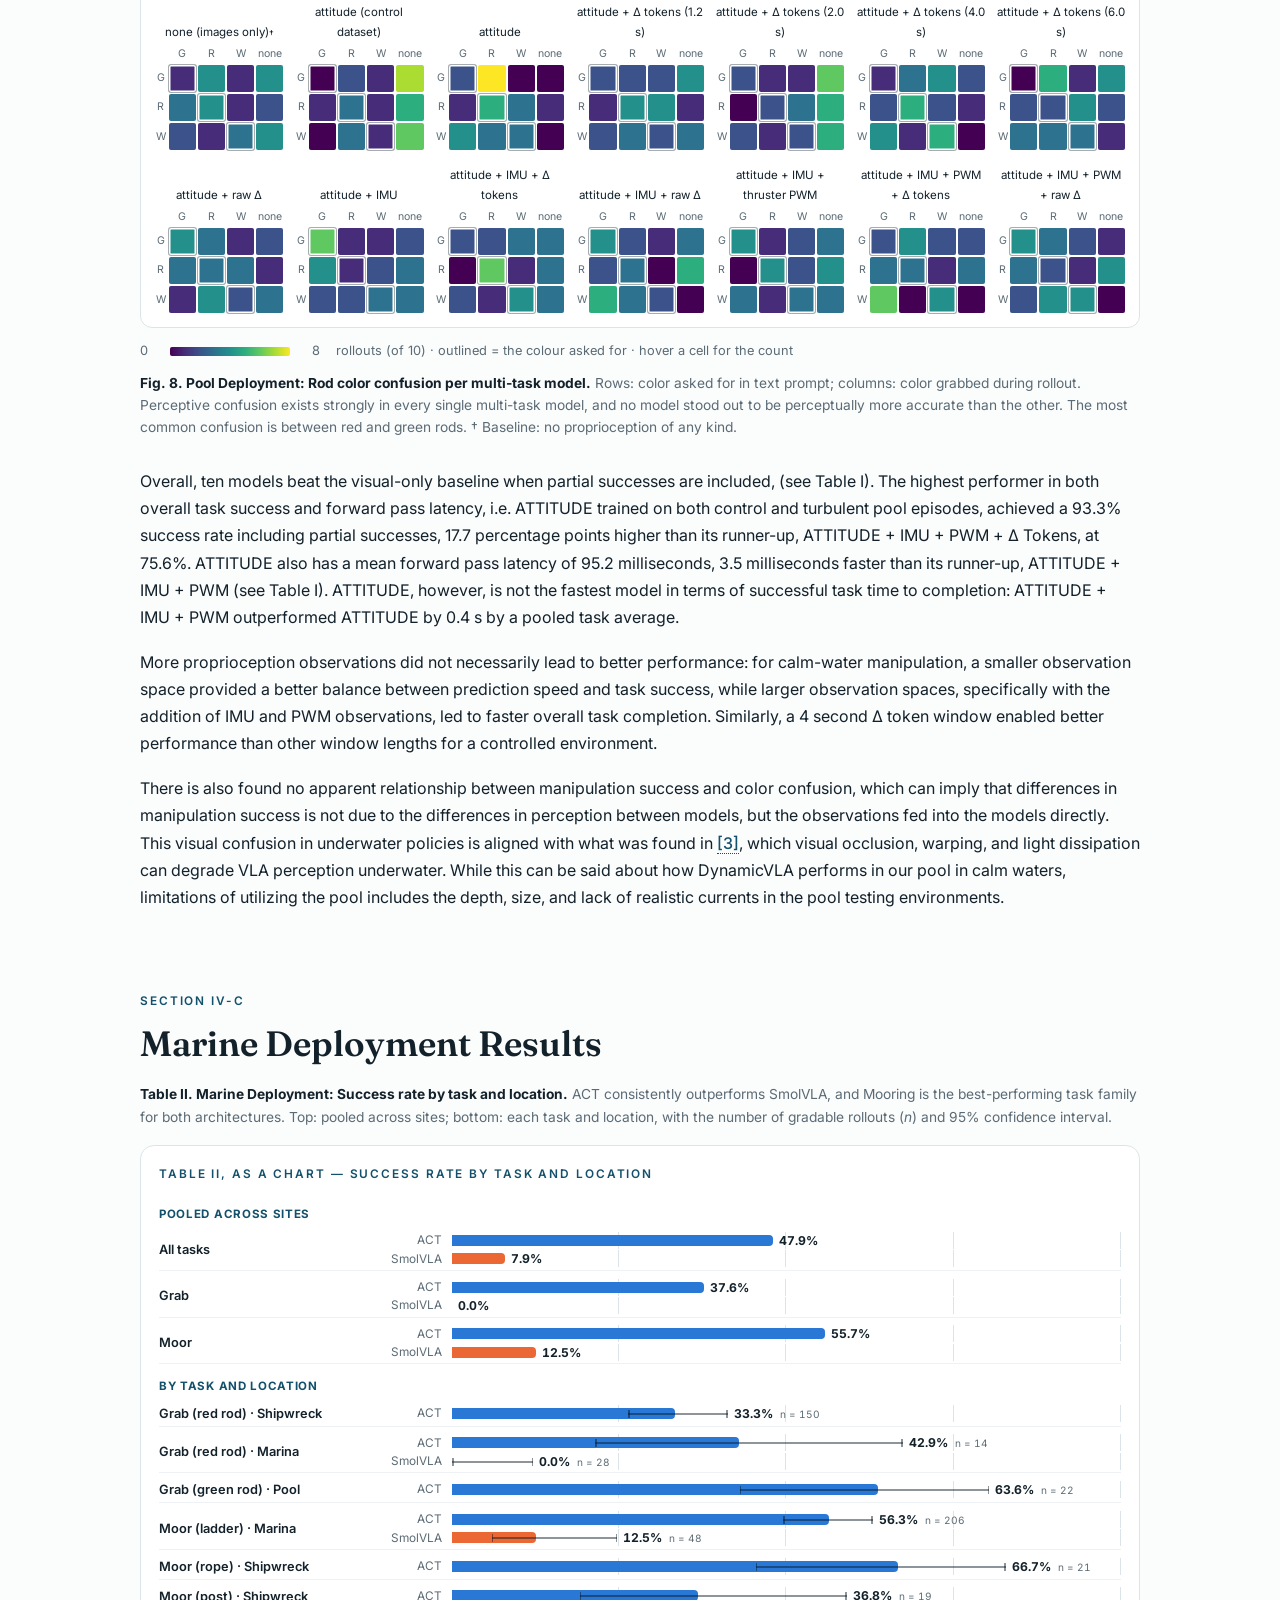
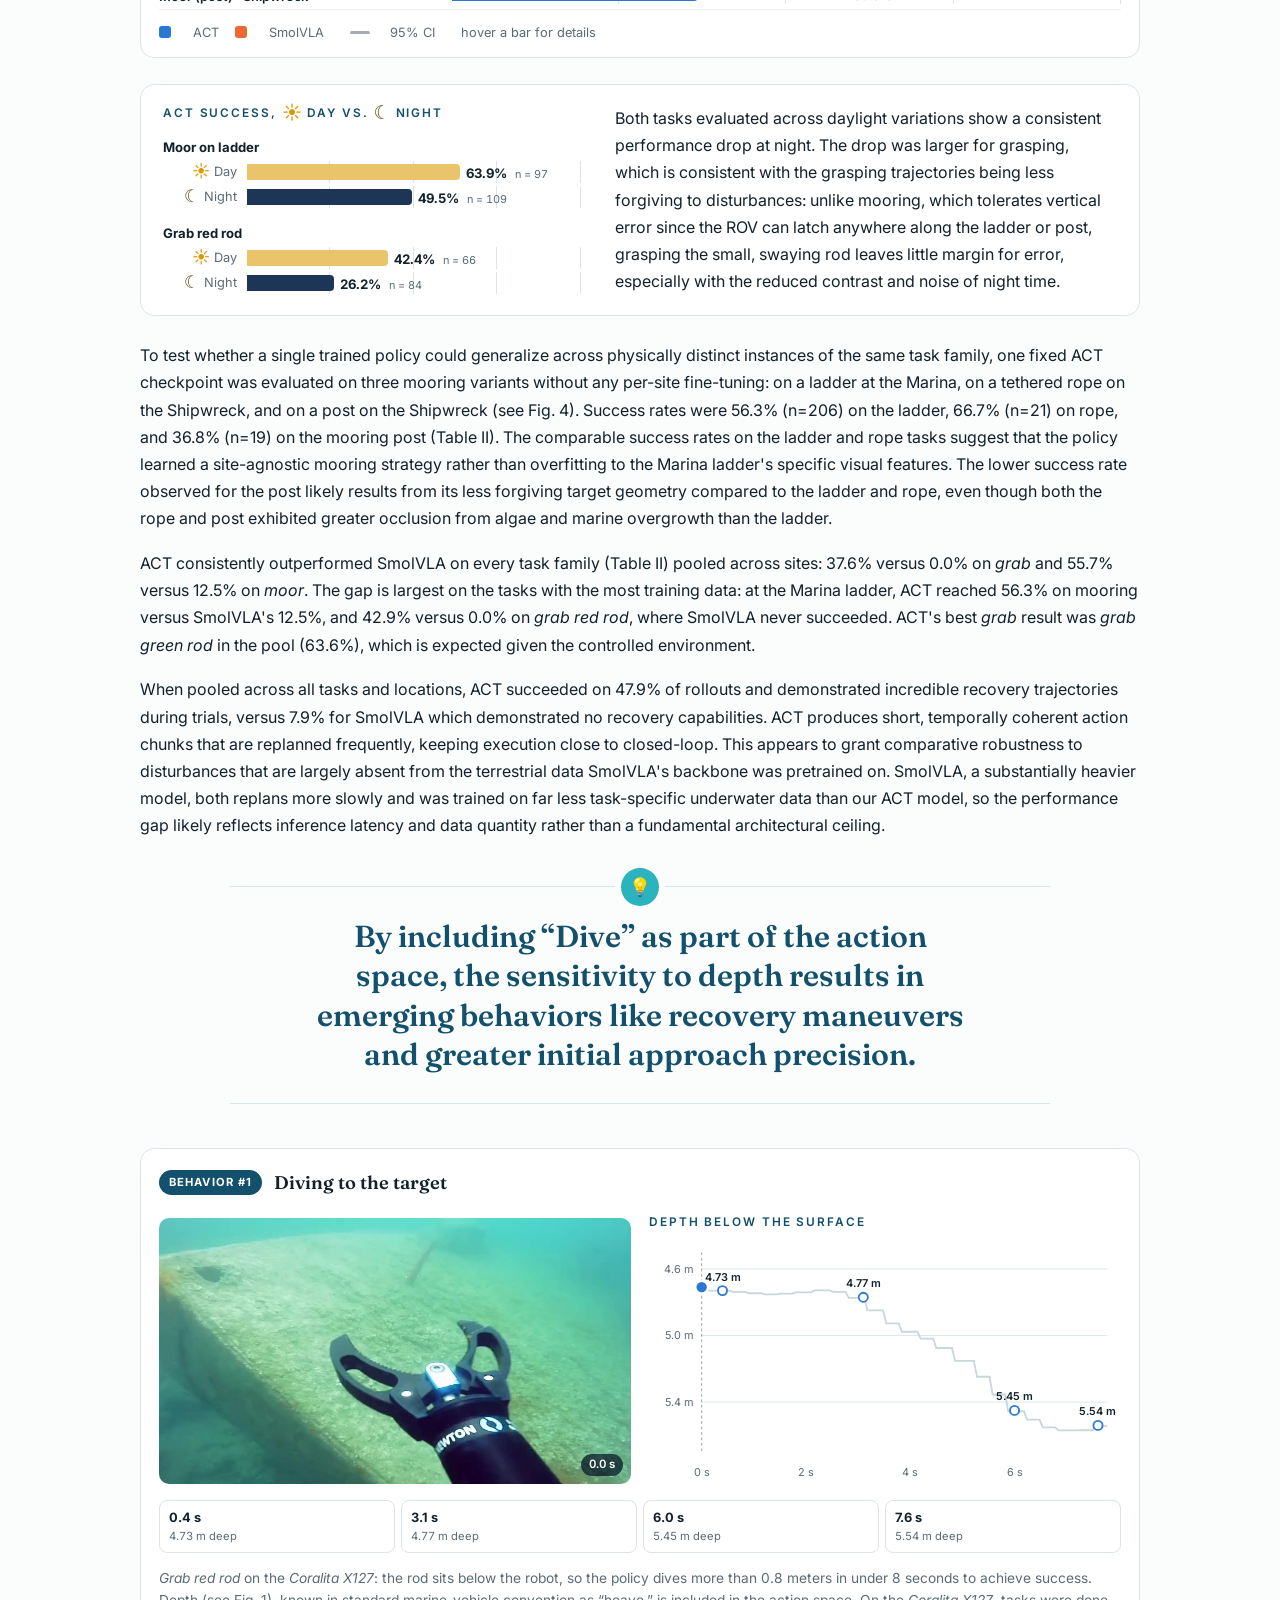
==== commit 3850d4b3: "1080p note: back to right-aligned, no period" ====
--- a/index.html
+++ b/index.html
@@ -183,7 +183,7 @@
 
   /* Project video, then the abstract beneath it. */
   .video { max-width: 1000px; margin: 0 auto 56px; }
-  .video-note { margin: 6px 0 0; text-align: center; font-size: .68rem; color: #9aa5ab; }
+  .video-note { margin: 6px 0 0; text-align: right; font-size: .68rem; color: #9aa5ab; }
   .yt {
     position: relative; display: block; width: 100%; aspect-ratio: 16 / 9; overflow: hidden;
     background: #000; border-radius: 12px; box-shadow: 0 12px 32px rgba(4,19,31,.16);
@@ -353,7 +353,7 @@
       <img src="assets/video/embodied_at_sea_video_poster.jpg?v=2" alt="Embodied at Sea: Imitation Learning for Multi-Task Underwater Manipulation">
       <svg class="play" viewBox="0 0 68 48" aria-hidden="true"><path fill="#f00" d="M66.5 7.7a8.6 8.6 0 0 0-6-6C55.2.2 34 .2 34 .2S12.8.2 7.5 1.7a8.6 8.6 0 0 0-6 6C0 13 0 24 0 24s0 11 1.5 16.3a8.6 8.6 0 0 0 6 6C12.8 47.8 34 47.8 34 47.8s21.2 0 26.5-1.5a8.6 8.6 0 0 0 6-6C68 35 68 24 68 24s0-11-1.5-16.3z"/><path fill="#fff" d="M45 24 27 14v20z"/></svg>
     </a>
-    <p class="video-note">Watch in 1080p for best quality.</p>
+    <p class="video-note">Watch in 1080p for best quality</p>
   </section>
 
   <section class="abstract">
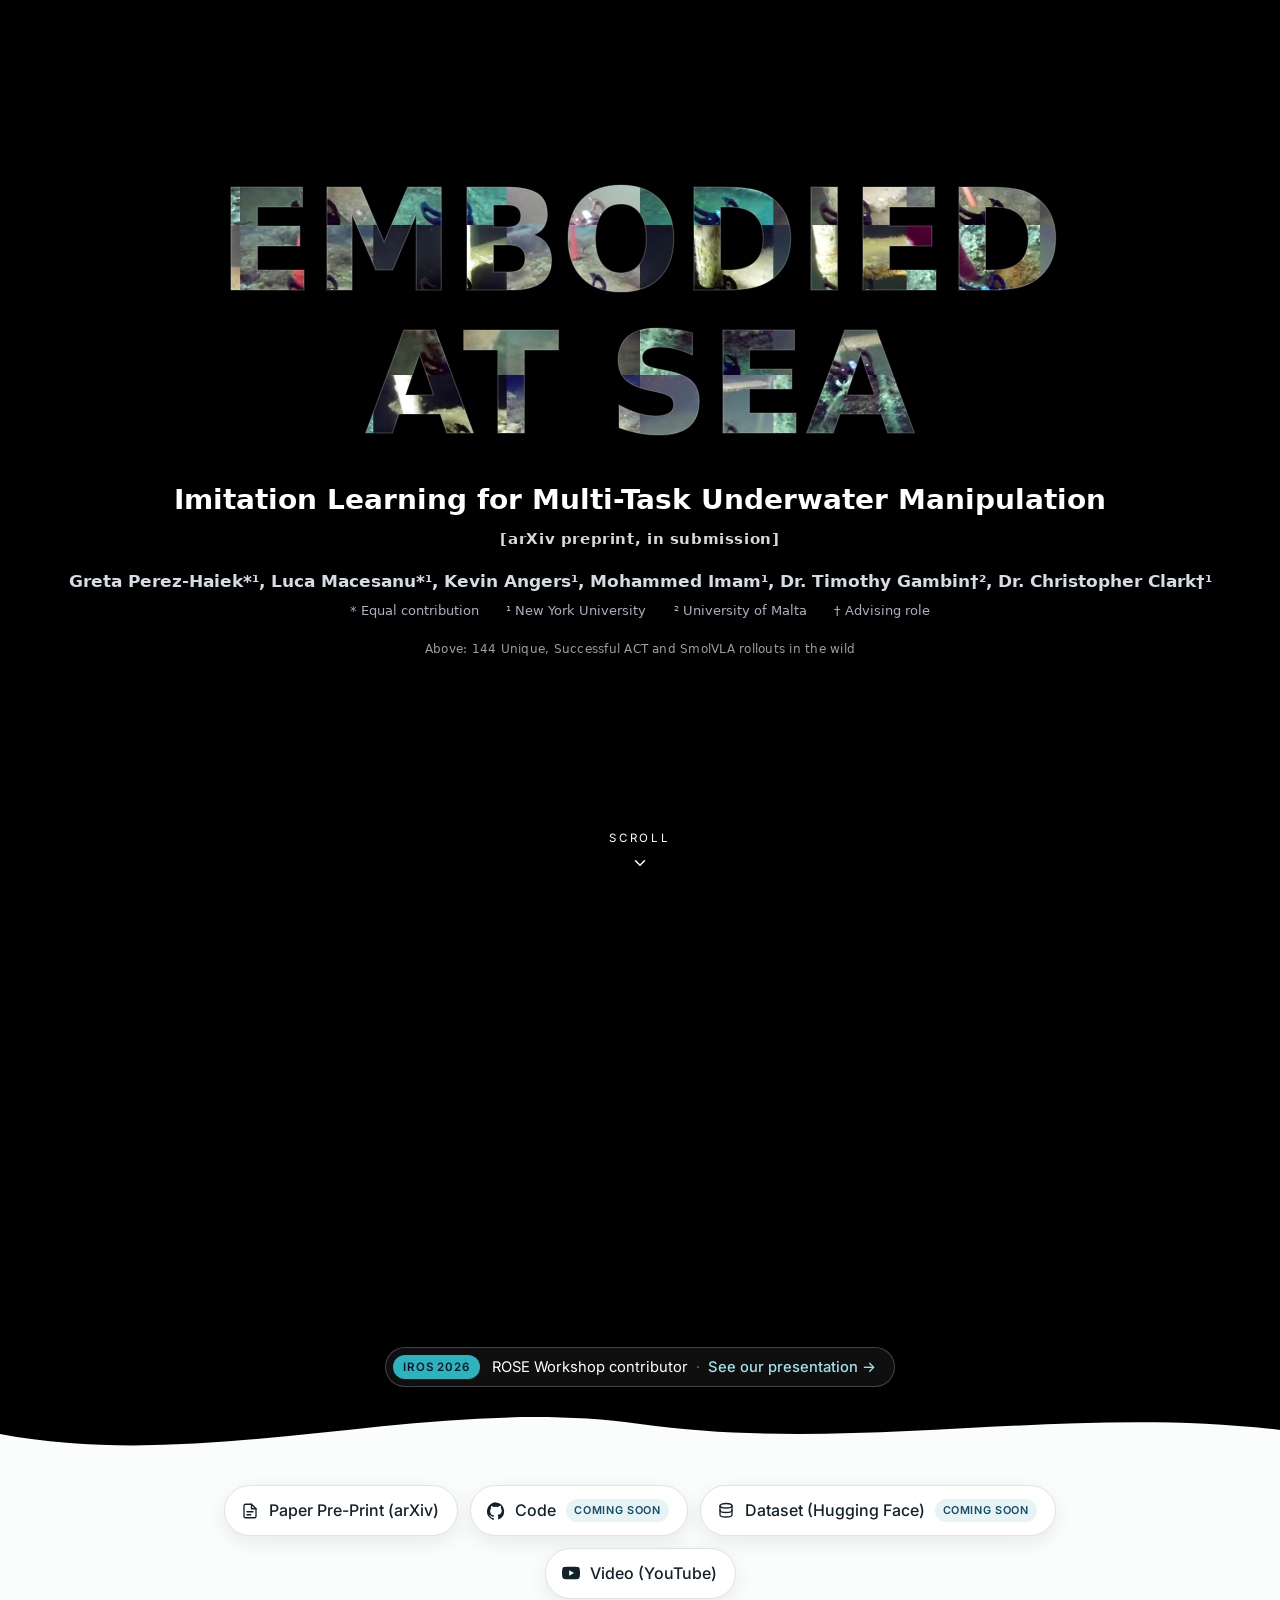
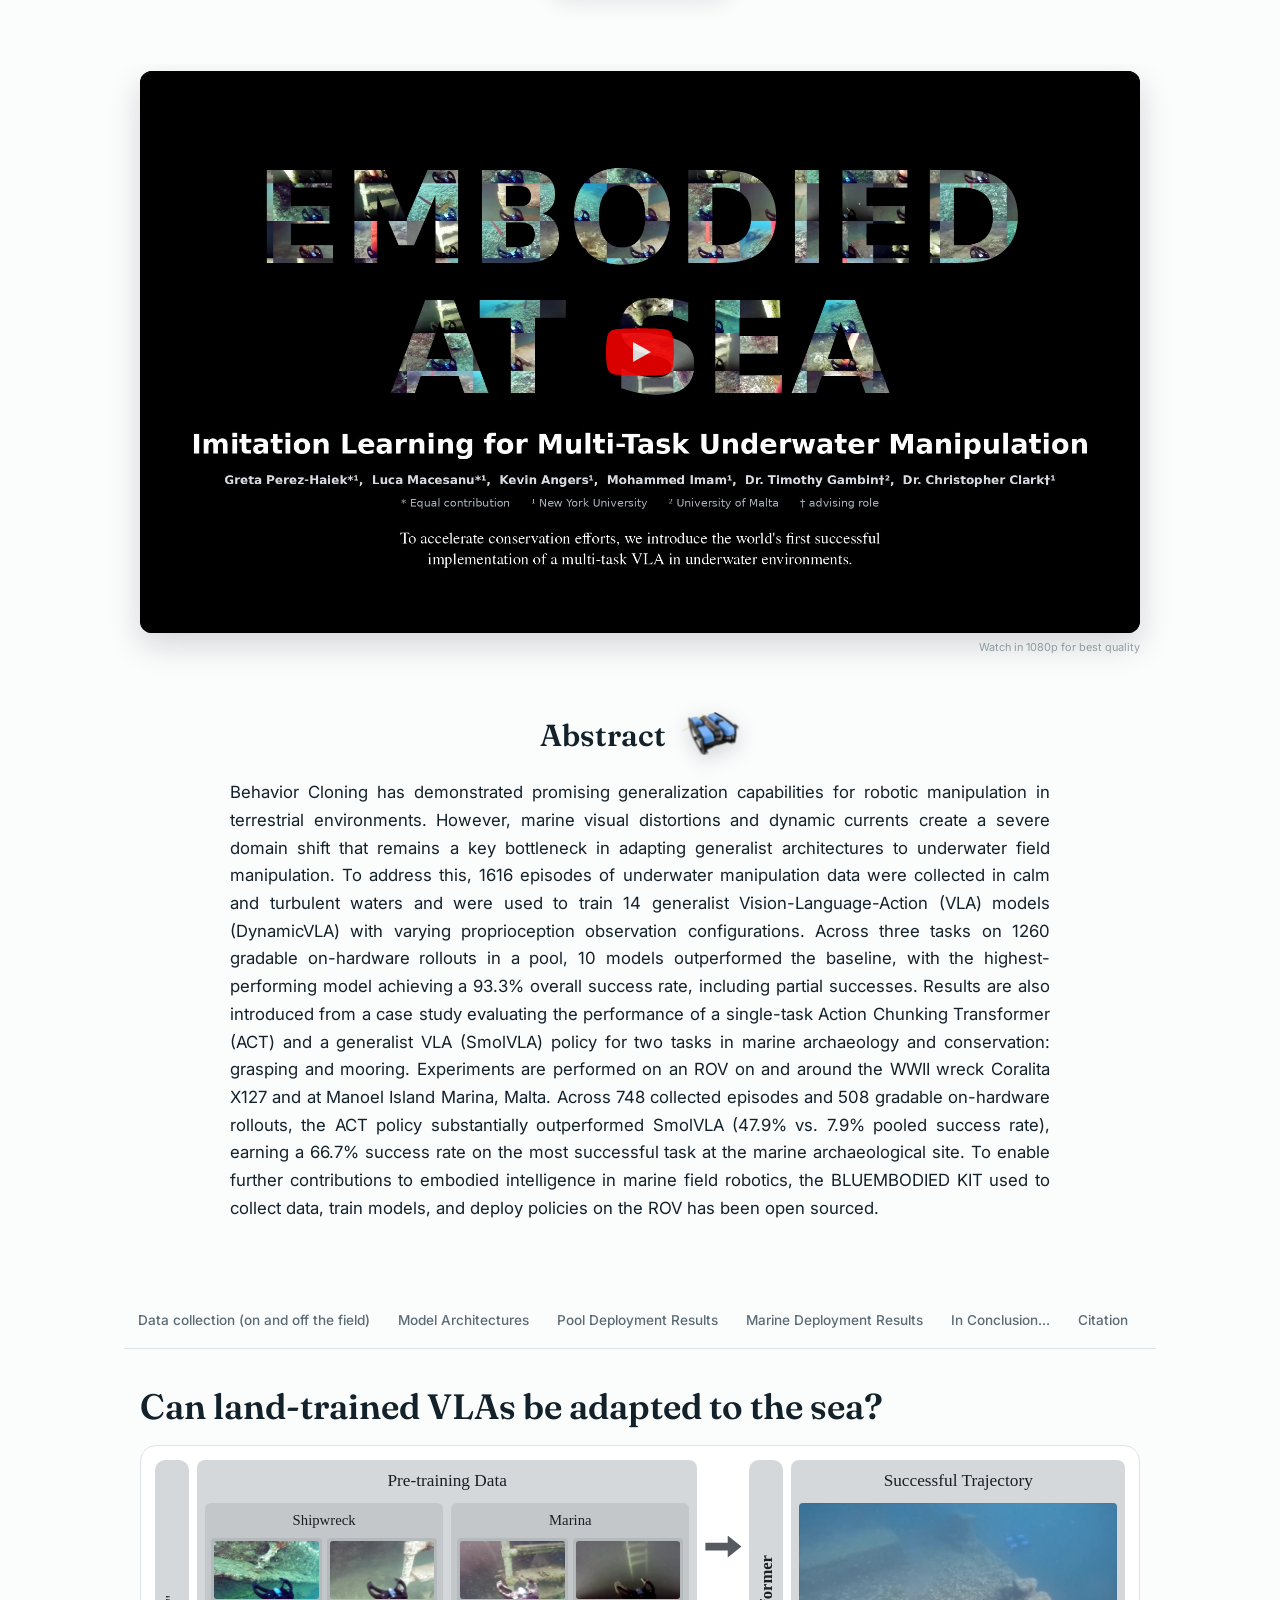
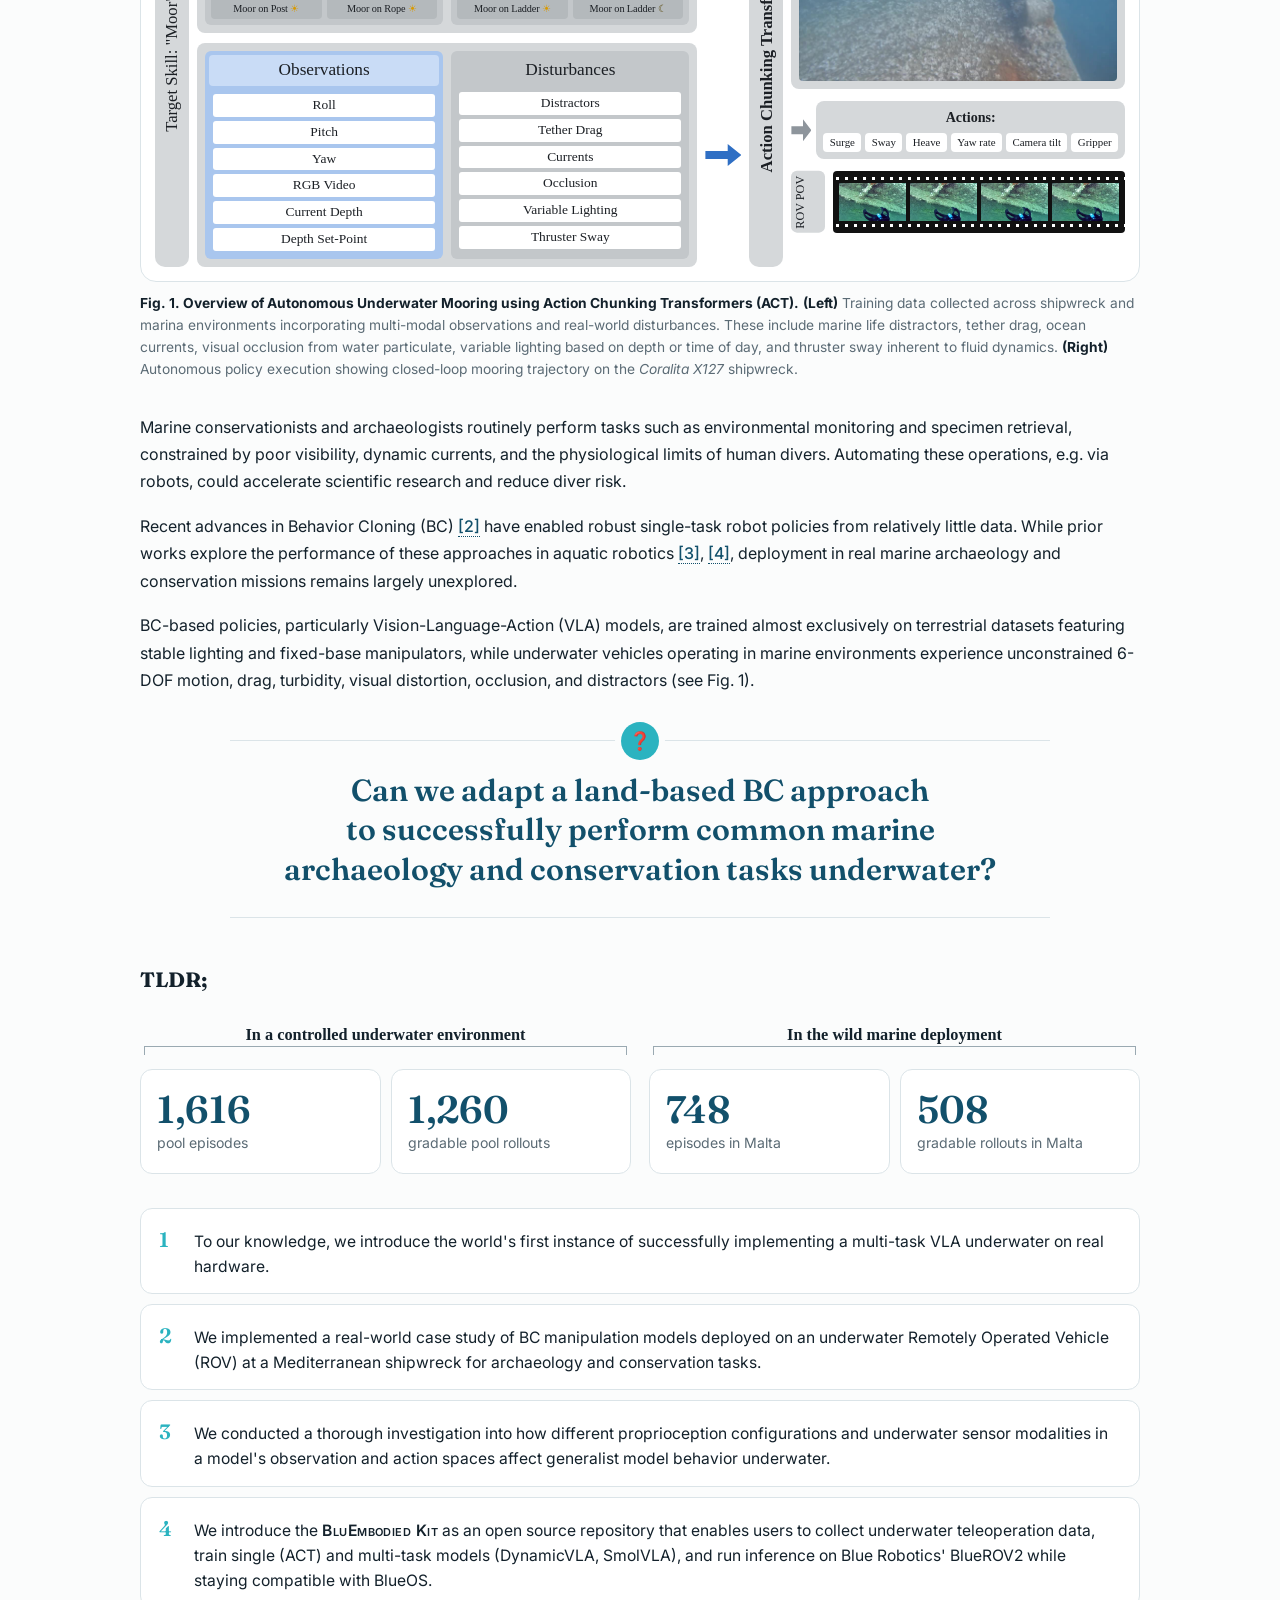
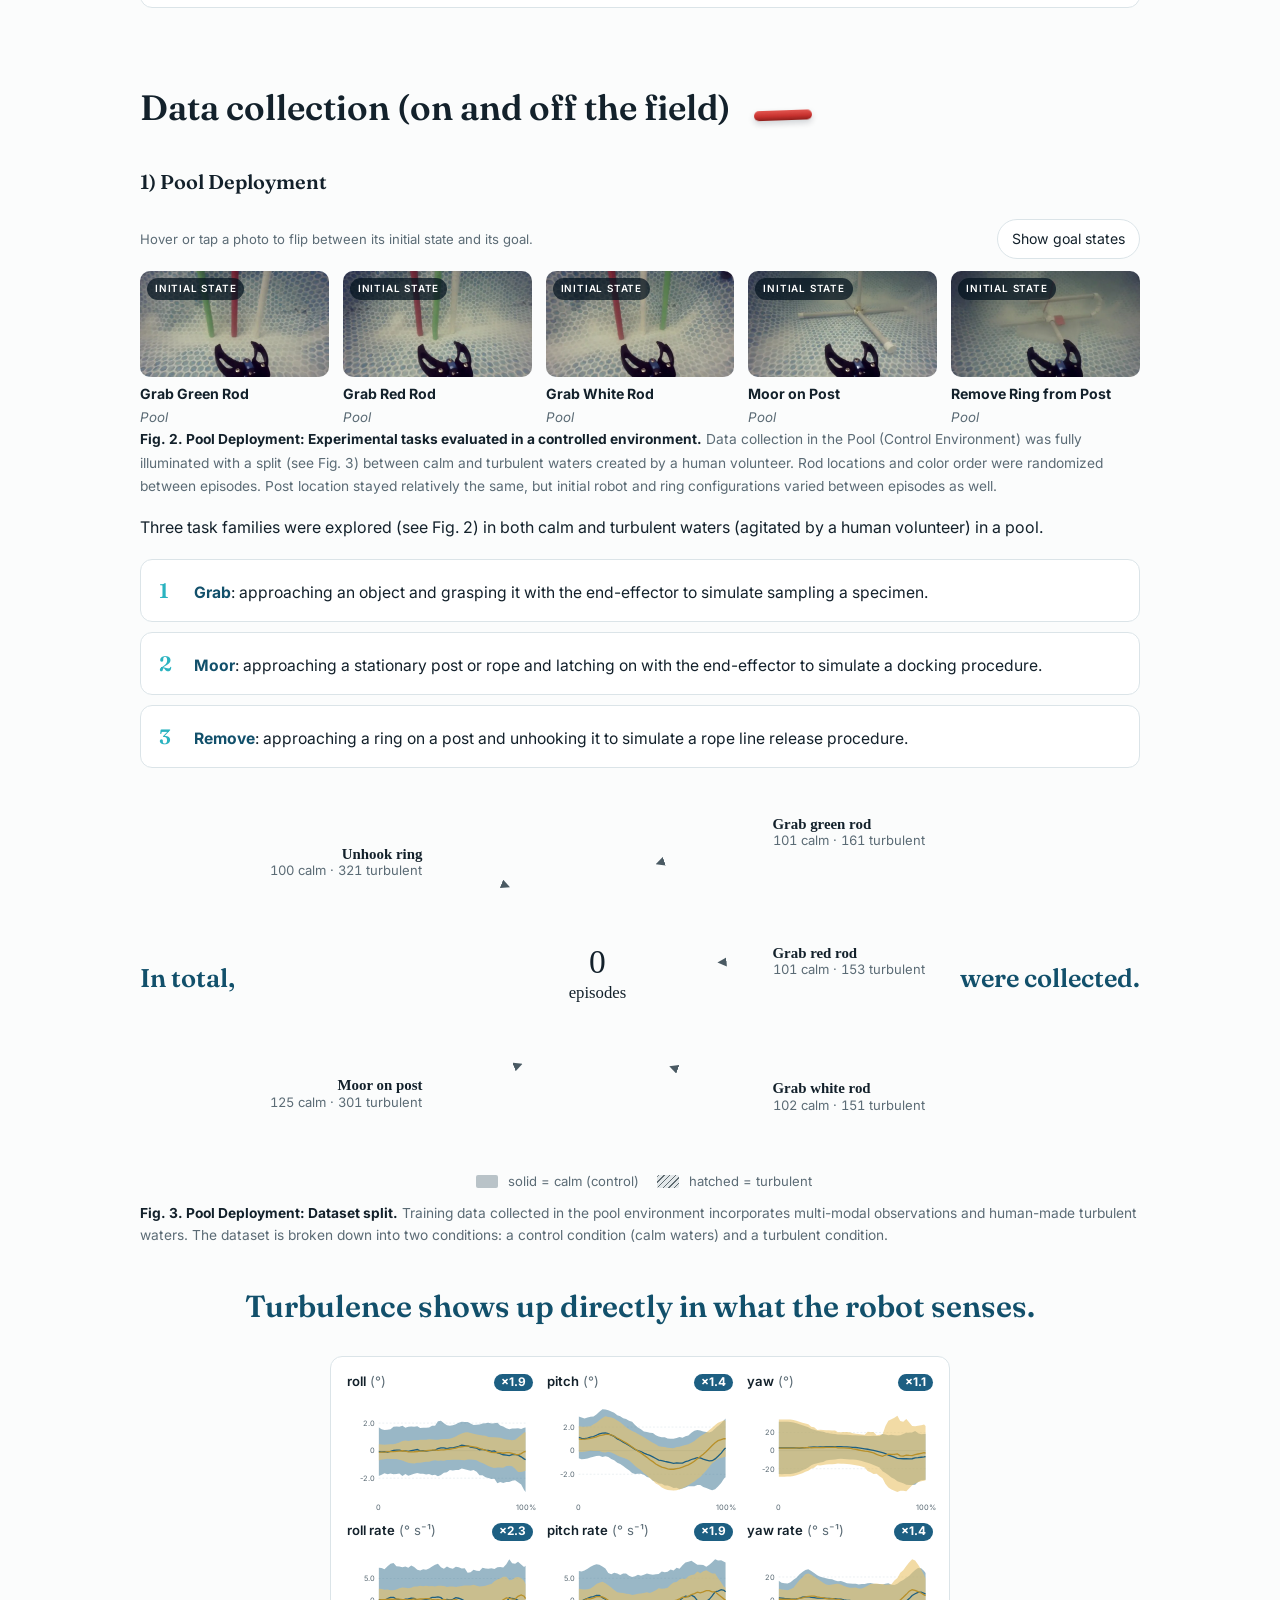
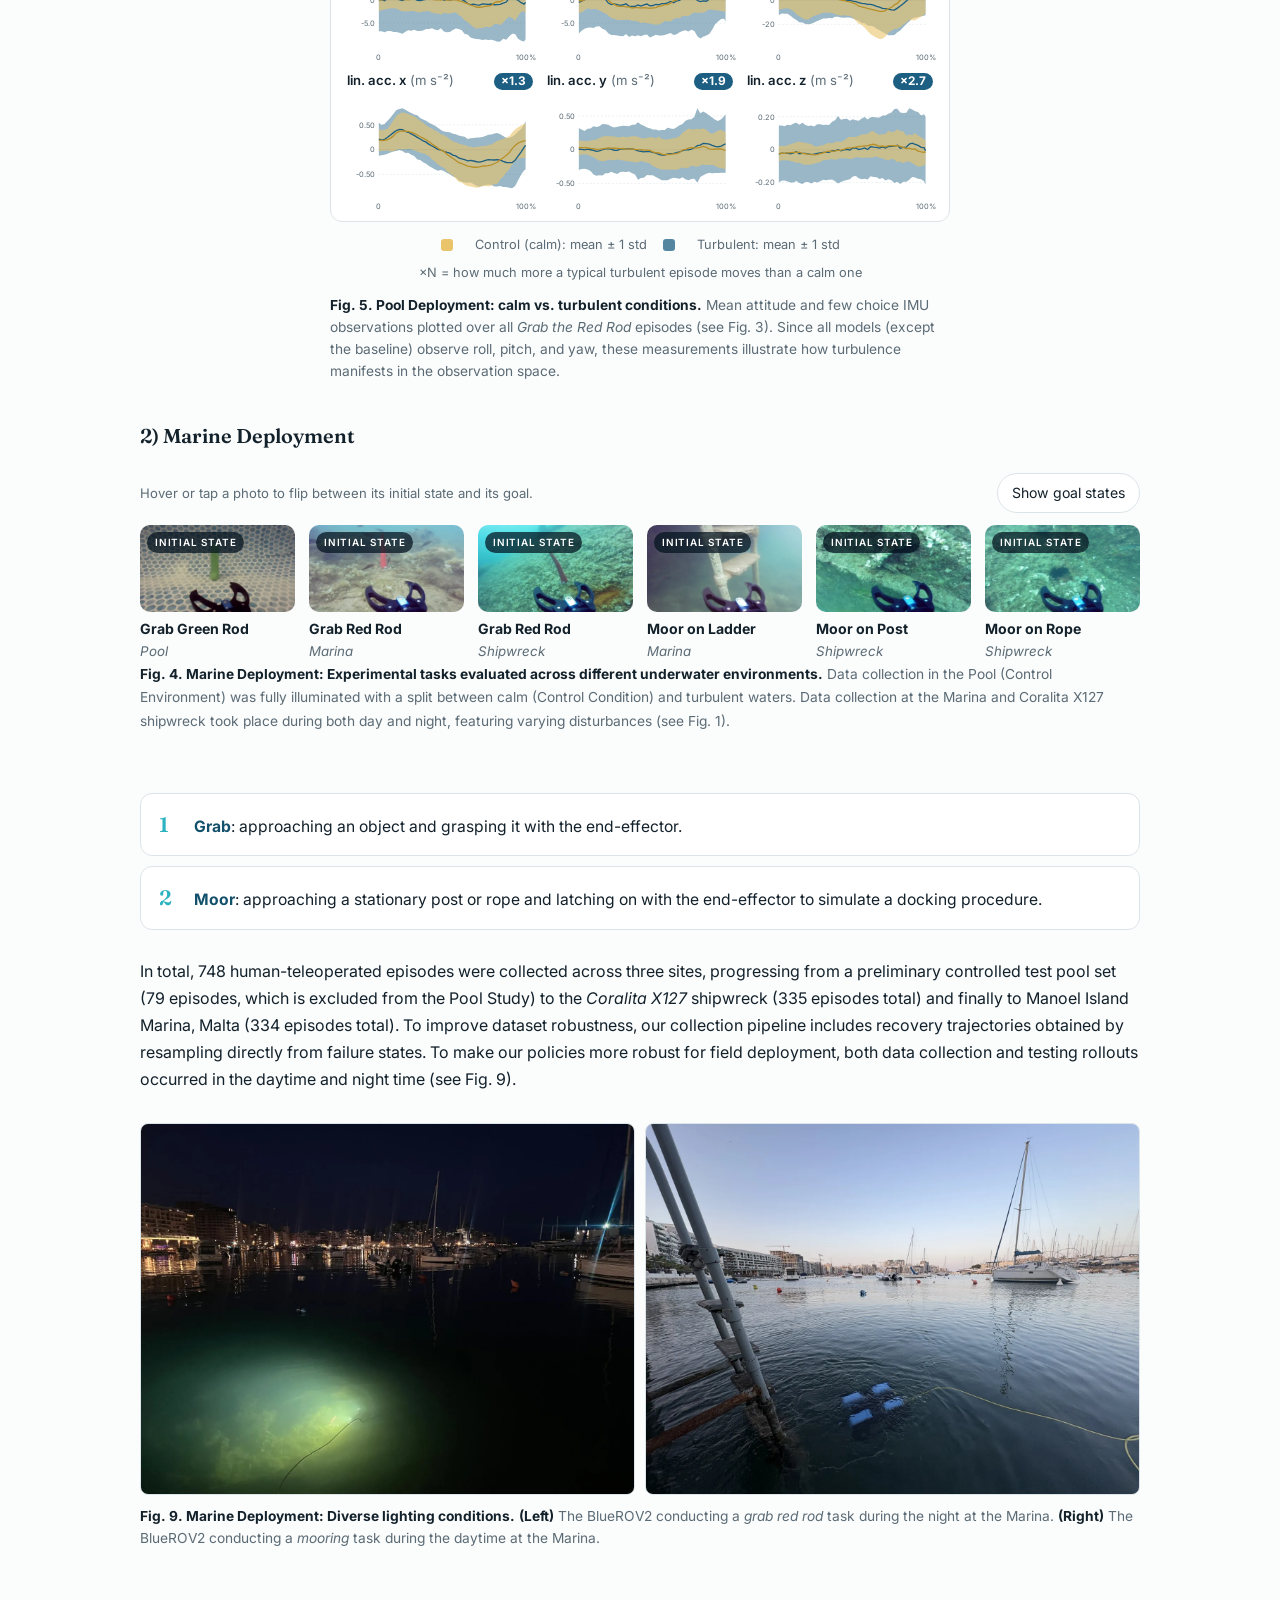
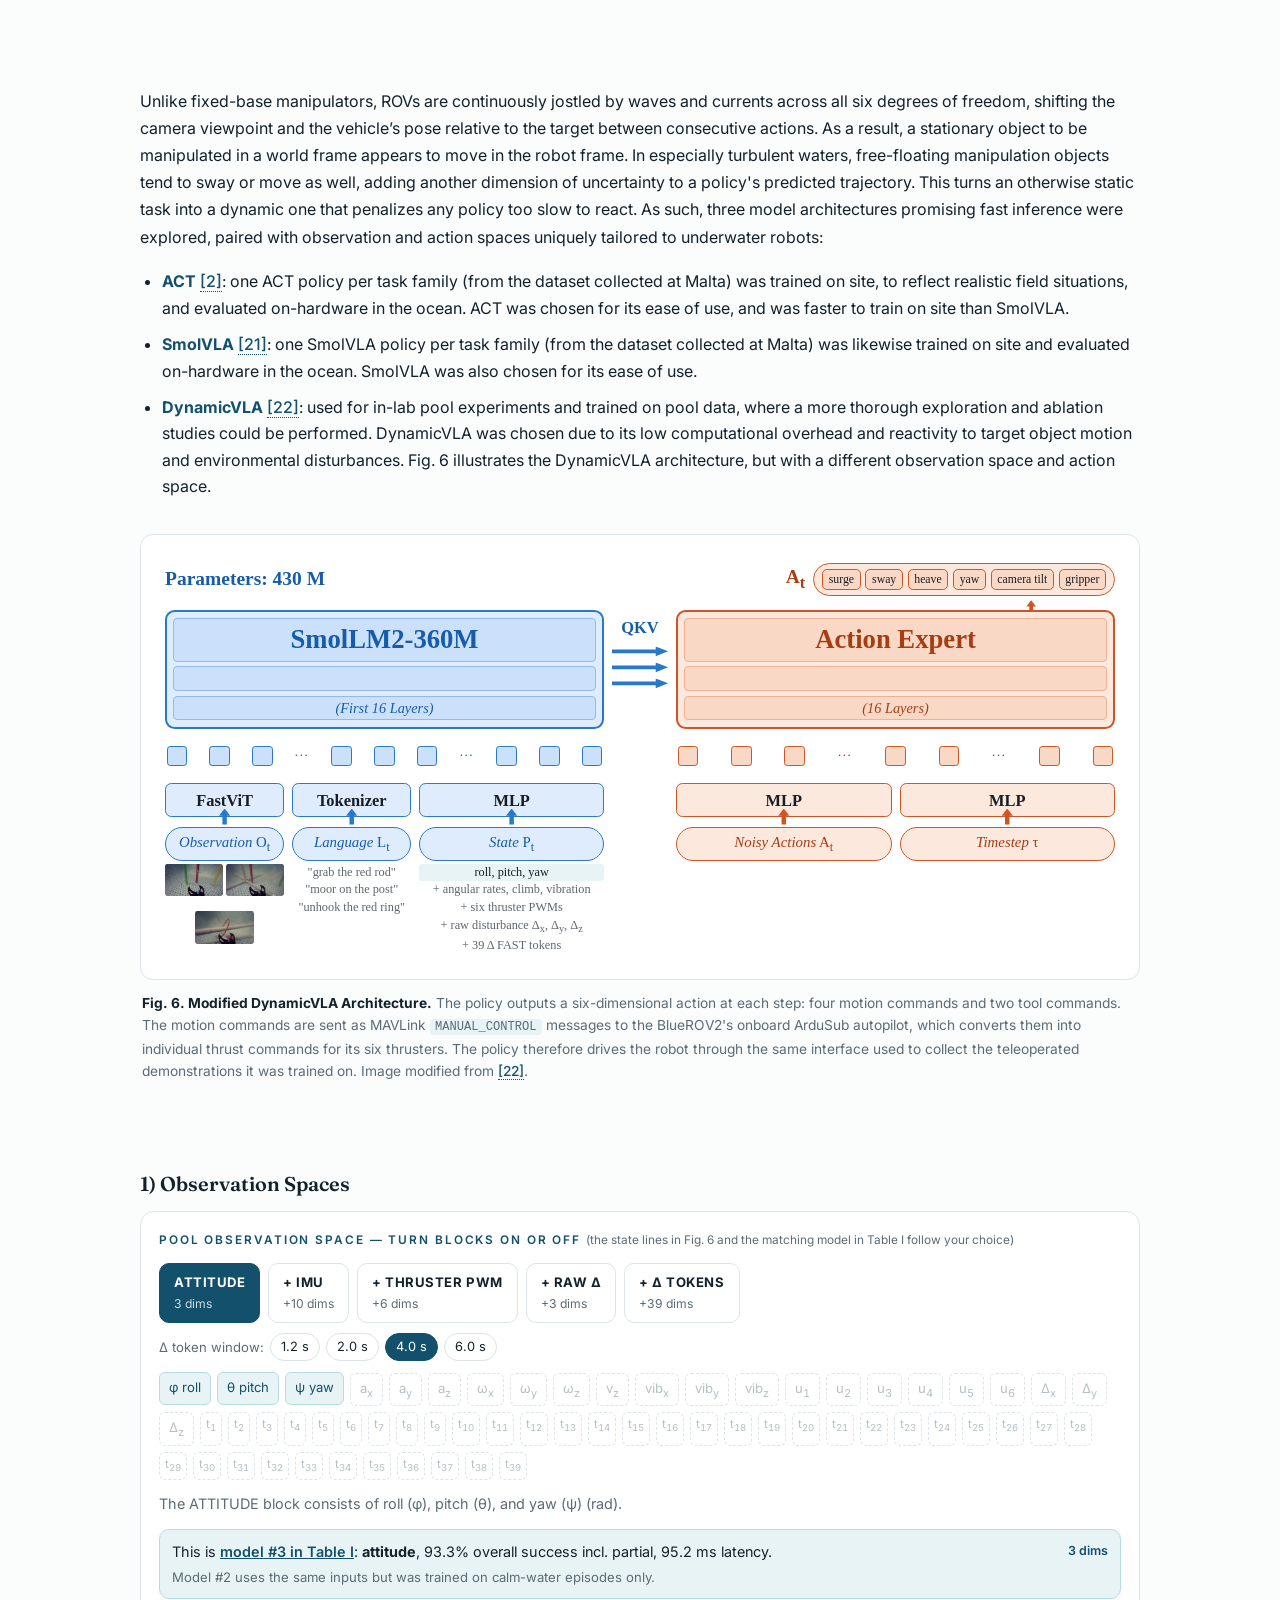
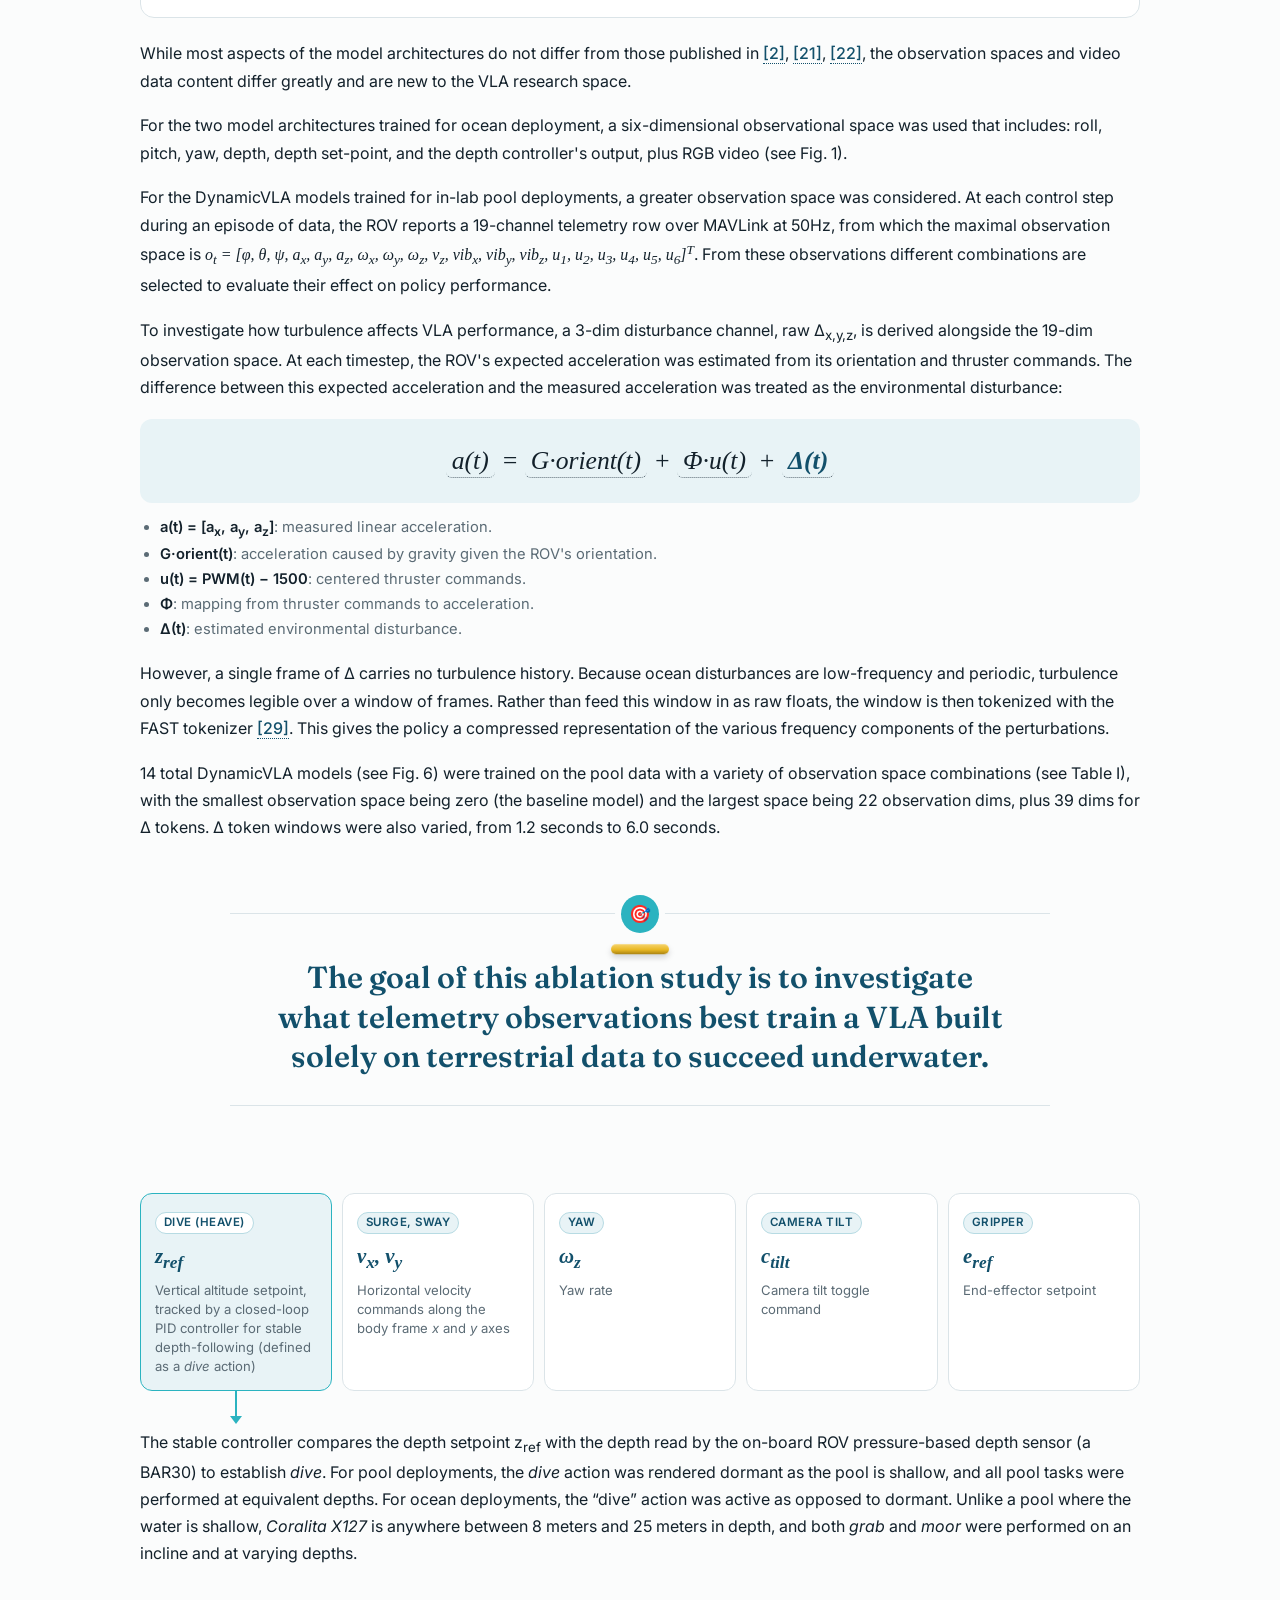
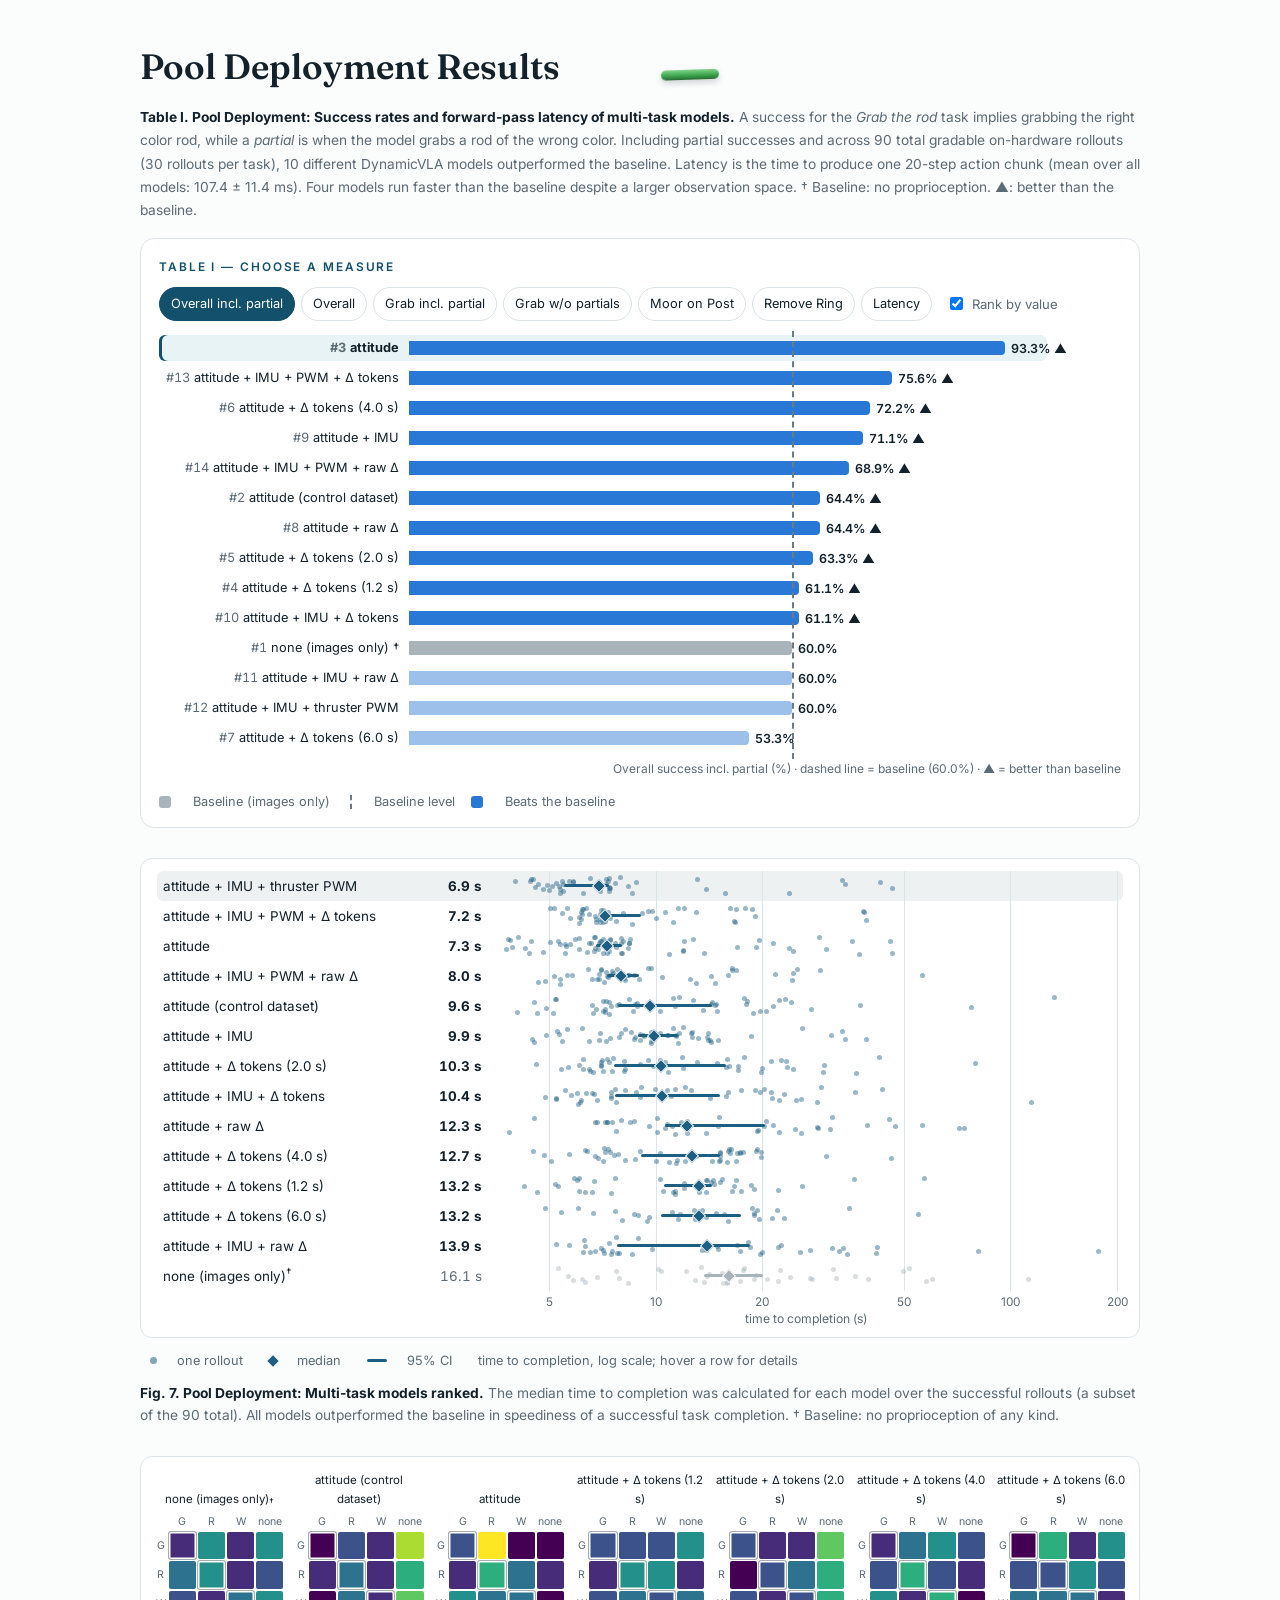
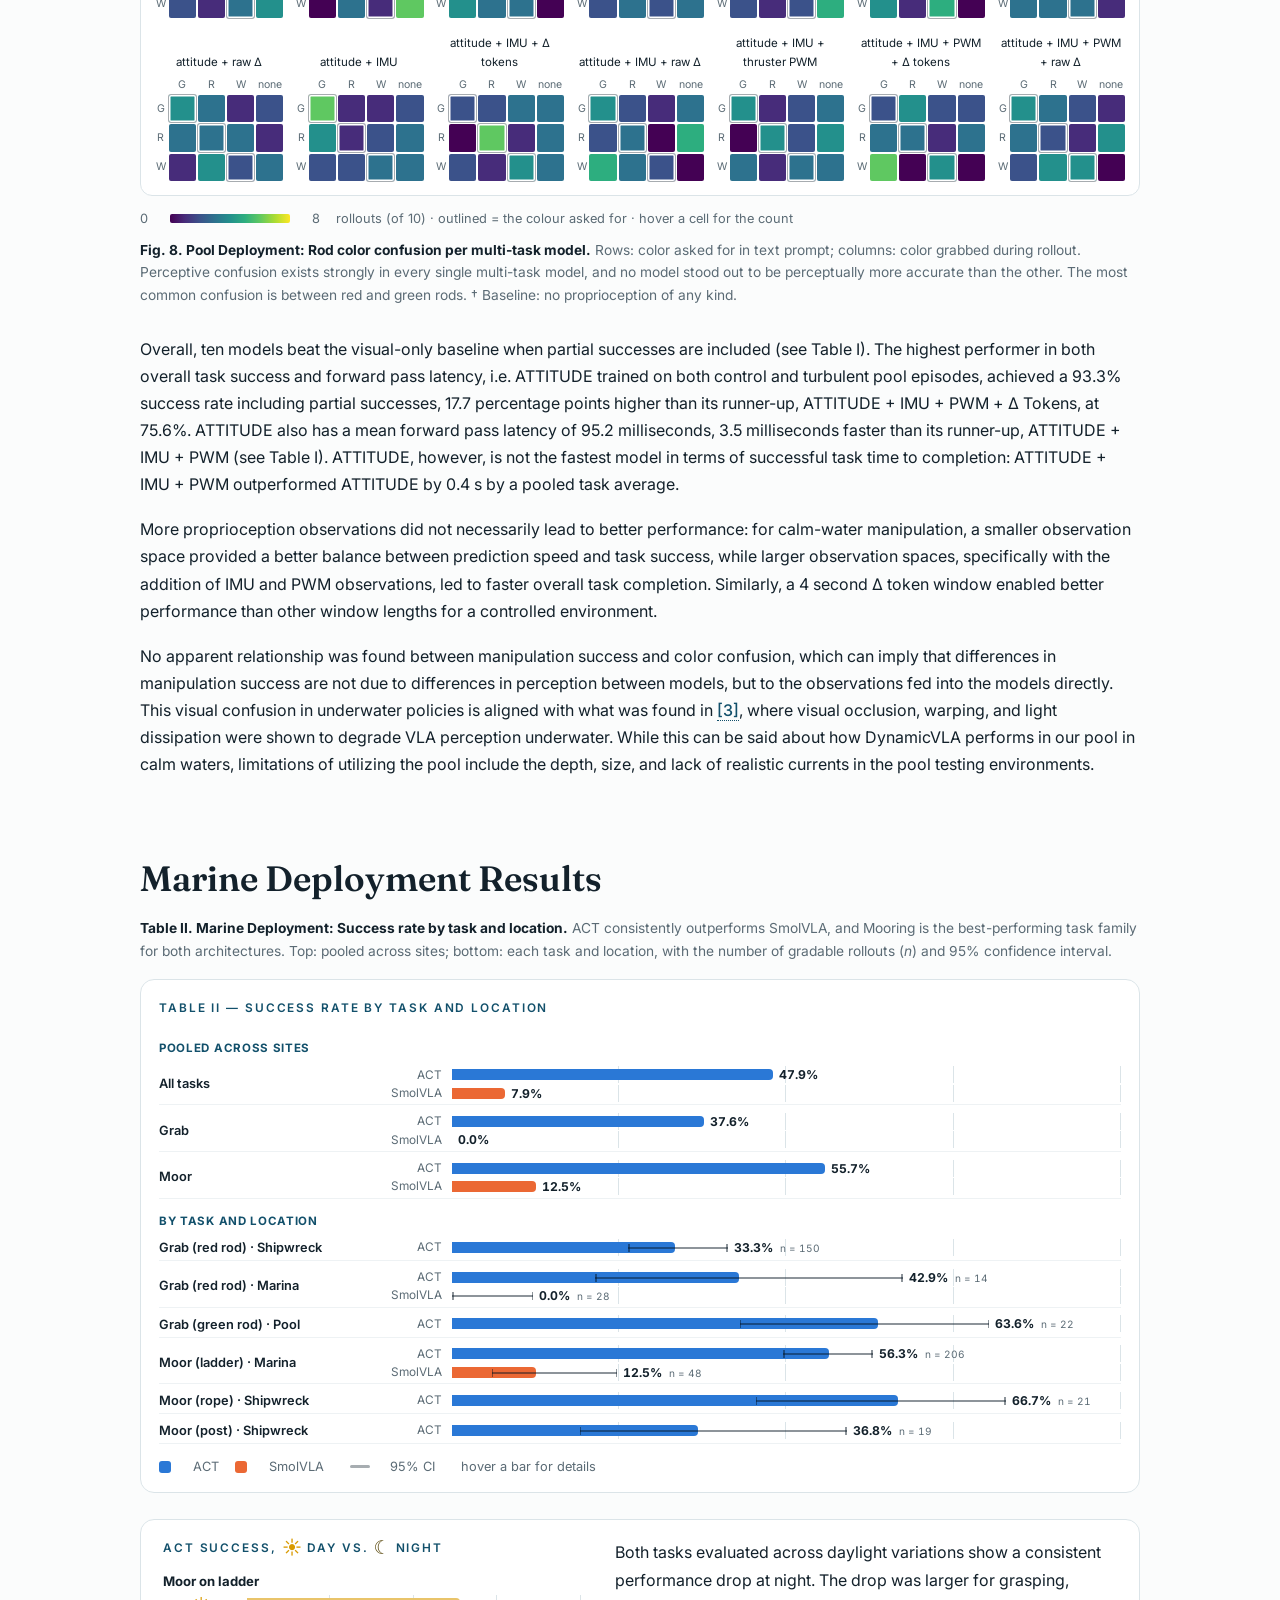
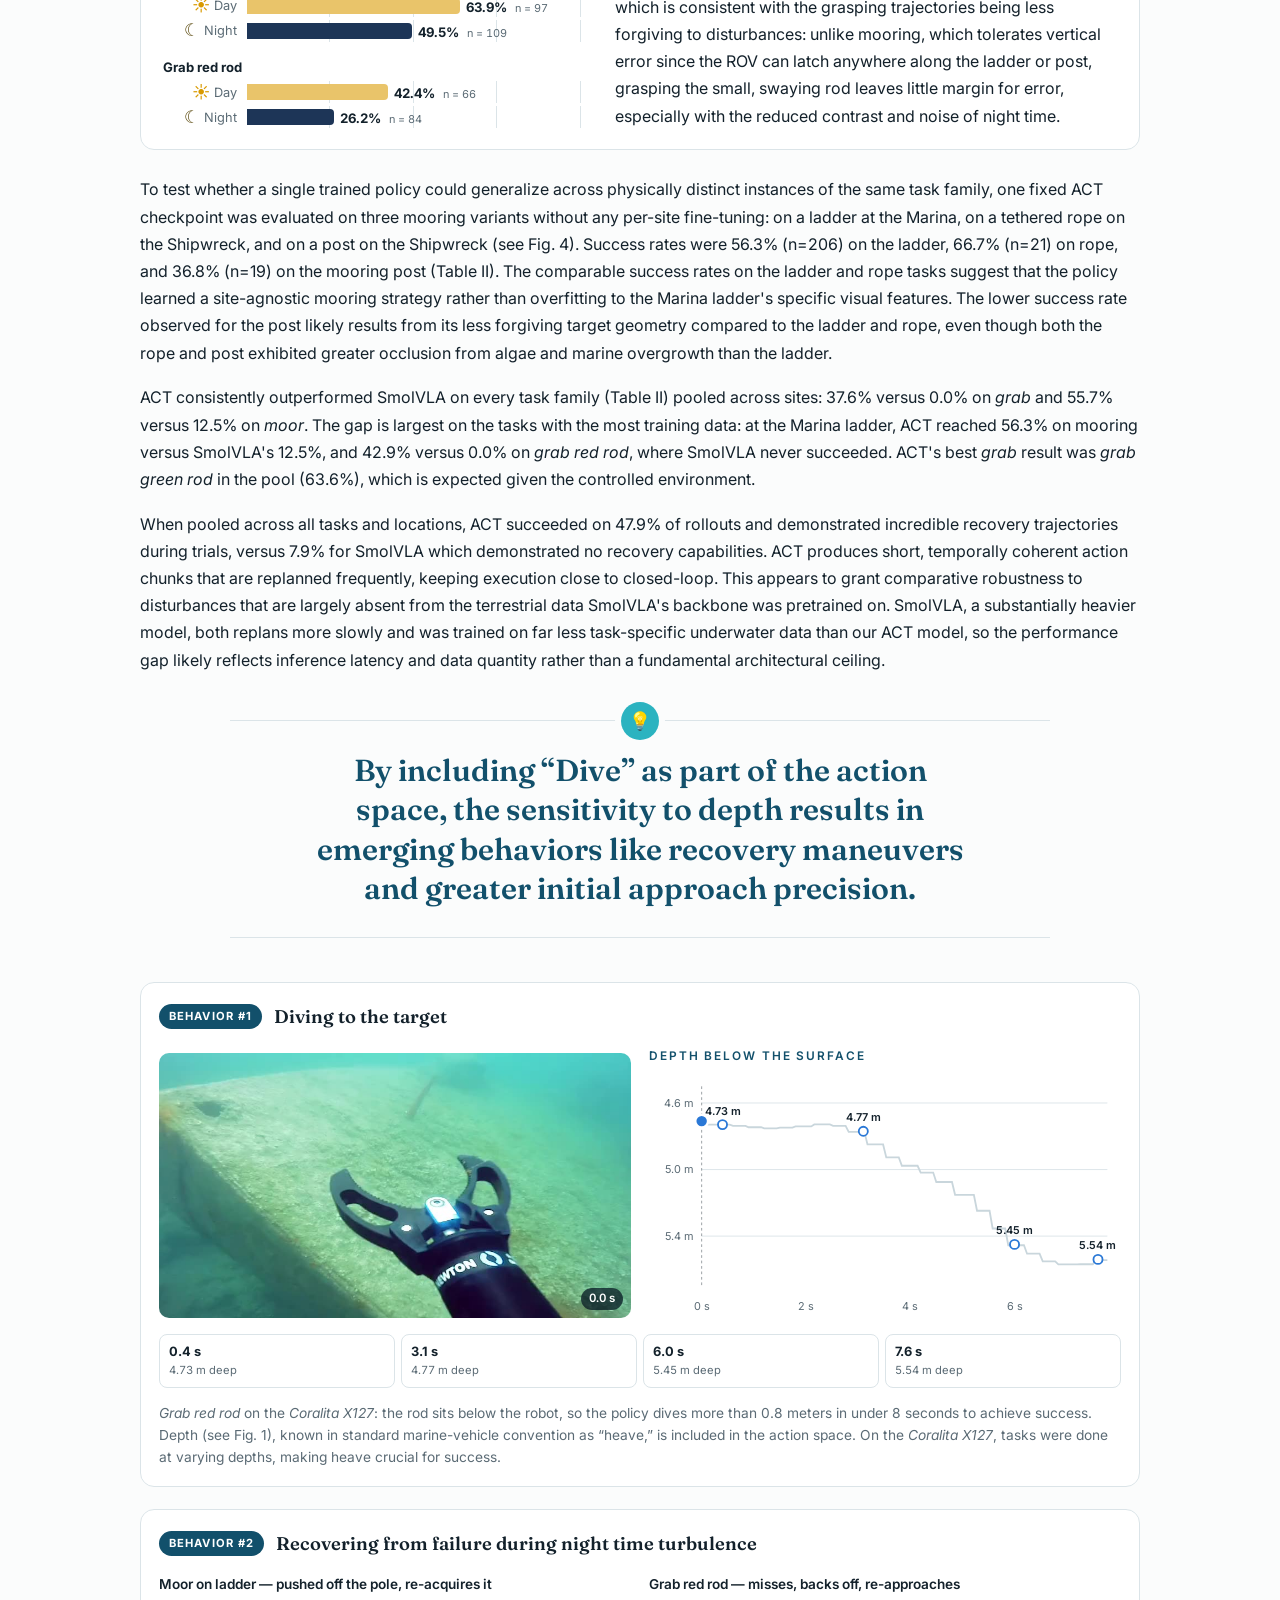
==== commit 3bfbbd83: "Text fixes: grammar/punctuation slips, drop section labels, drop Fig. 5 ref in Fig. 2 caption, consi" ====
--- a/index.html
+++ b/index.html
@@ -376,7 +376,6 @@
 
     <!-- ---------- I. Introduction ---------- -->
     <article class="pp-chapter" id="p-intro">
-      <p class="pp-num rv">Section I</p>
       <h3 class="rv">Can land-trained VLAs be adapted to the sea?</h3>
       <figure class="f1-fig" id="fig1">
         <div class="f1" aria-label="Fig. 1, rebuilt with live video">
@@ -438,7 +437,6 @@
 
     <!-- ---------- III-A. Data Collection ---------- -->
     <article class="pp-chapter" id="p-data">
-      <p class="pp-num rv">Section III-A</p>
       <h3 class="rv">Data collection (on and off the field)</h3>
 
       <h4 class="rv">1) Pool Deployment</h4>
@@ -451,7 +449,7 @@
         <button class="task rv" type="button"><img data-src="assets/paper/tasks/pool-moor-start.webp" alt="Moor on post, pool: initial state" width="720" height="405"><img class="goal" data-src="assets/paper/tasks/pool-moor-goal.webp" alt="Moor on post, pool: goal" width="720" height="405"><span class="state"></span><b>Moor on Post</b><small>Pool</small></button>
         <button class="task rv" type="button"><img data-src="assets/paper/tasks/pool-ring-start.webp" alt="Remove ring from post, pool: initial state" width="720" height="405"><img class="goal" data-src="assets/paper/tasks/pool-ring-goal.webp" alt="Remove ring from post, pool: goal" width="720" height="405"><span class="state"></span><b>Remove Ring from Post</b><small>Pool</small></button>
       </div>
-      <p class="pp-cap rv"><b>Fig. 2. Pool Deployment: Experimental tasks evaluated in a controlled environment.</b> Data collection in the Pool (Control Environment) was fully illuminated with a split (see Fig. 3) between calm and turbulent waters created by a human volunteer (see Fig. 5). Rod locations and color order were randomized between episodes. Post location stayed relatively the same, but initial robot and ring configurations varied between episodes as well.</p>
+      <p class="pp-cap rv"><b>Fig. 2. Pool Deployment: Experimental tasks evaluated in a controlled environment.</b> Data collection in the Pool (Control Environment) was fully illuminated with a split (see Fig. 3) between calm and turbulent waters created by a human volunteer. Rod locations and color order were randomized between episodes. Post location stayed relatively the same, but initial robot and ring configurations varied between episodes as well.</p>
       <p class="rv">Three task families were explored (see Fig. 2) in both calm and turbulent waters (agitated by a human volunteer) in a pool.</p>
       <ol class="pp-contrib pp-tasks-boxed">
         <li class="rv"><span>1</span><span class="tx"><b>Grab</b>: approaching an object and grasping it with the end-effector to simulate sampling a specimen.</span></li>
@@ -526,7 +524,6 @@
 
     <!-- ---------- III-B. Model Descriptions ---------- -->
     <article class="pp-chapter" id="p-models">
-      <p class="pp-num rv">Section III-B</p>
       <h3 class="rv">Model Architectures</h3>
       <p class="rv">Unlike fixed-base manipulators, ROVs are continuously jostled by waves and currents across all six degrees of freedom, shifting the camera viewpoint and the vehicle’s pose relative to the target between consecutive actions. As a result, a stationary object to be manipulated in a world frame appears to move in the robot frame. In especially turbulent waters, free-floating manipulation objects tend to sway or move as well, adding another dimension of uncertainty to a policy's predicted trajectory. This turns an otherwise static task into a dynamic one that penalizes any policy too slow to react. As such, three model architectures promising fast inference were explored, paired with observation and action spaces uniquely tailored to underwater robots:</p>
       <ul class="pp-models rv">
@@ -611,7 +608,7 @@
         <li><b>Δ(t)</b>: estimated environmental disturbance.</li>
       </ul>
       <p class="rv">However, a single frame of Δ carries no turbulence history. Because ocean disturbances are low-frequency and periodic, turbulence only becomes legible over a window of frames. Rather than feed this window in as raw floats, the window is then tokenized with the FAST tokenizer <a class="cite" href="#ref-29">[29]</a>. This gives the policy a compressed representation of the various frequency components of the perturbations.</p>
-      <p class="rv">14 total DynamicVLA models (see Fig. 6) were trained on the pool data with a variety of observation space combinations (see Table I), with the smallest observation space being zero (the baseline model) and the largest space being 22 observation space dims. + 39 dims. for Δ tokens. Δ token windows were also varied, from 1.2 seconds to 6.0 seconds.</p>
+      <p class="rv">14 total DynamicVLA models (see Fig. 6) were trained on the pool data with a variety of observation space combinations (see Table I), with the smallest observation space being zero (the baseline model) and the largest space being 22 observation dims, plus 39 dims for Δ tokens. Δ token windows were also varied, from 1.2 seconds to 6.0 seconds.</p>
       <p class="pp-big target rv" id="ablation-goal">The goal of this ablation study is to investigate what telemetry observations best train a VLA built solely on terrestrial data to succeed underwater.</p>
 
       <h4 class="rv">2) Action Spaces</h4>
@@ -627,7 +624,6 @@
 
     <!-- ---------- IV-B. Pool Deployment Results ---------- -->
     <article class="pp-chapter" id="p-pool">
-      <p class="pp-num rv">Section IV-B</p>
       <h3 class="rv">Pool Deployment Results</h3>
       <p class="pp-cap rv"><b>Table I. Pool Deployment: Success rates and forward-pass latency of multi-task models.</b> A success for the <i>Grab the rod</i> task implies grabbing the right color rod, while a <i>partial</i> is when the model grabs a rod of the wrong color. Including partial successes and across 90 total gradable on-hardware rollouts (30 rollouts per task), 10 different DynamicVLA models outperformed the baseline. Latency is the time to produce one 20-step action chunk (mean over all models: 107.4 ± 11.4 ms). Four models run faster than the baseline despite a larger observation space. † Baseline: no proprioception. ▲: better than the baseline.</p>
 
@@ -661,22 +657,21 @@
         <figcaption><b>Fig. 8. Pool Deployment: Rod color confusion per multi-task model.</b> Rows: color asked for in text prompt; columns: color grabbed during rollout. Perceptive confusion exists strongly in every single multi-task model, and no model stood out to be perceptually more accurate than the other. The most common confusion is between red and green rods. † Baseline: no proprioception of any kind.</figcaption>
       </figure>
 
-      <p class="rv">Overall, ten models beat the visual-only baseline when partial successes are included, (see Table I). The highest performer in both overall task success and forward pass latency, i.e. ATTITUDE trained on both control and turbulent pool episodes, achieved a 93.3% success rate including partial successes, 17.7 percentage points higher than its runner-up, ATTITUDE + IMU + PWM + Δ Tokens, at 75.6%. ATTITUDE also has a mean forward pass latency of 95.2 milliseconds, 3.5 milliseconds faster than its runner-up, ATTITUDE + IMU + PWM (see Table I). ATTITUDE, however, is not the fastest model in terms of successful task time to completion: ATTITUDE + IMU + PWM outperformed ATTITUDE by 0.4 s by a pooled task average.</p>
+      <p class="rv">Overall, ten models beat the visual-only baseline when partial successes are included (see Table I). The highest performer in both overall task success and forward pass latency, i.e. ATTITUDE trained on both control and turbulent pool episodes, achieved a 93.3% success rate including partial successes, 17.7 percentage points higher than its runner-up, ATTITUDE + IMU + PWM + Δ Tokens, at 75.6%. ATTITUDE also has a mean forward pass latency of 95.2 milliseconds, 3.5 milliseconds faster than its runner-up, ATTITUDE + IMU + PWM (see Table I). ATTITUDE, however, is not the fastest model in terms of successful task time to completion: ATTITUDE + IMU + PWM outperformed ATTITUDE by 0.4 s by a pooled task average.</p>
 
       <p class="rv">More proprioception observations did not necessarily lead to better performance: for calm-water manipulation, a smaller observation space provided a better balance between prediction speed and task success, while larger observation spaces, specifically with the addition of IMU and PWM observations, led to faster overall task completion. Similarly, a 4 second Δ token window enabled better performance than other window lengths for a controlled environment.</p>
 
-      <p class="rv">There is also found no apparent relationship between manipulation success and color confusion, which can imply that differences in manipulation success is not due to the differences in perception between models, but the observations fed into the models directly. This visual confusion in underwater policies is aligned with what was found in <a class="cite" href="#ref-3">[3]</a>, which visual occlusion, warping, and light dissipation can degrade VLA perception underwater. While this can be said about how DynamicVLA performs in our pool in calm waters, limitations of utilizing the pool includes the depth, size, and lack of realistic currents in the pool testing environments.</p>
+      <p class="rv">No apparent relationship was found between manipulation success and color confusion, which can imply that differences in manipulation success are not due to differences in perception between models, but to the observations fed into the models directly. This visual confusion in underwater policies is aligned with what was found in <a class="cite" href="#ref-3">[3]</a>, where visual occlusion, warping, and light dissipation were shown to degrade VLA perception underwater. While this can be said about how DynamicVLA performs in our pool in calm waters, limitations of utilizing the pool include the depth, size, and lack of realistic currents in the pool testing environments.</p>
 
     </article>
 
     <!-- ---------- IV-C. Marine Deployment Results ---------- -->
     <article class="pp-chapter" id="p-marine">
-      <p class="pp-num rv">Section IV-C</p>
       <h3 class="rv">Marine Deployment Results</h3>
       <p class="pp-cap rv"><b>Table II. Marine Deployment: Success rate by task and location.</b> ACT consistently outperforms SmolVLA, and Mooring is the best-performing task family for both architectures. Top: pooled across sites; bottom: each task and location, with the number of gradable rollouts (<i>n</i>) and 95% confidence interval.</p>
 
       <div class="pp-chart rv" id="chart-t2">
-        <p class="pp-label">Table II, as a chart — success rate by task and location</p>
+        <p class="pp-label">Table II — success rate by task and location</p>
         <div class="t2"></div>
         <p class="pp-legend"><span class="sw act"></span>ACT <span class="sw smol"></span>SmolVLA <span class="k ci"></span>95% CI <span class="f7-note">hover a bar for details</span></p>
       </div>
@@ -728,7 +723,6 @@
 
     <!-- ---------- V. In Conclusion ---------- -->
     <article class="pp-chapter" id="p-concl">
-      <p class="pp-num rv">Section V</p>
       <h3 class="rv">In Conclusion...</h3>
       <p class="rv">This work demonstrates the applicability of VLAs and related models to underwater robot tasks. Results from both pool and marine deployments demonstrate that choices in model architecture and observation space matter when adapting ROVs to VLAs, and VLAs to underwater environments. By experimenting with novel action spaces like depth, models like ACT were able to successfully execute tasks in marine archaeological sites. Observation spaces in multi-task models, such as the addition of Δ tokens or the simplicity of ATTITUDE, can encourage emerging underwater behaviors like speediness, success rates, or forward pass latency speed. The inclusion of an expanded observation space, therefore, enabled better results than the baseline, despite a backbone trained on terrestrial data alone. This suggests that <mark>what we give a policy to observe can be just as important as the model itself</mark>, and that an underwater backbone is not necessary for multi-task VLA success. Together, these results suggest that effective underwater VLA deployment depends not only on the choice of model, but on how the model's action and observation spaces are adapted to the physical environment.</p>
     </article>
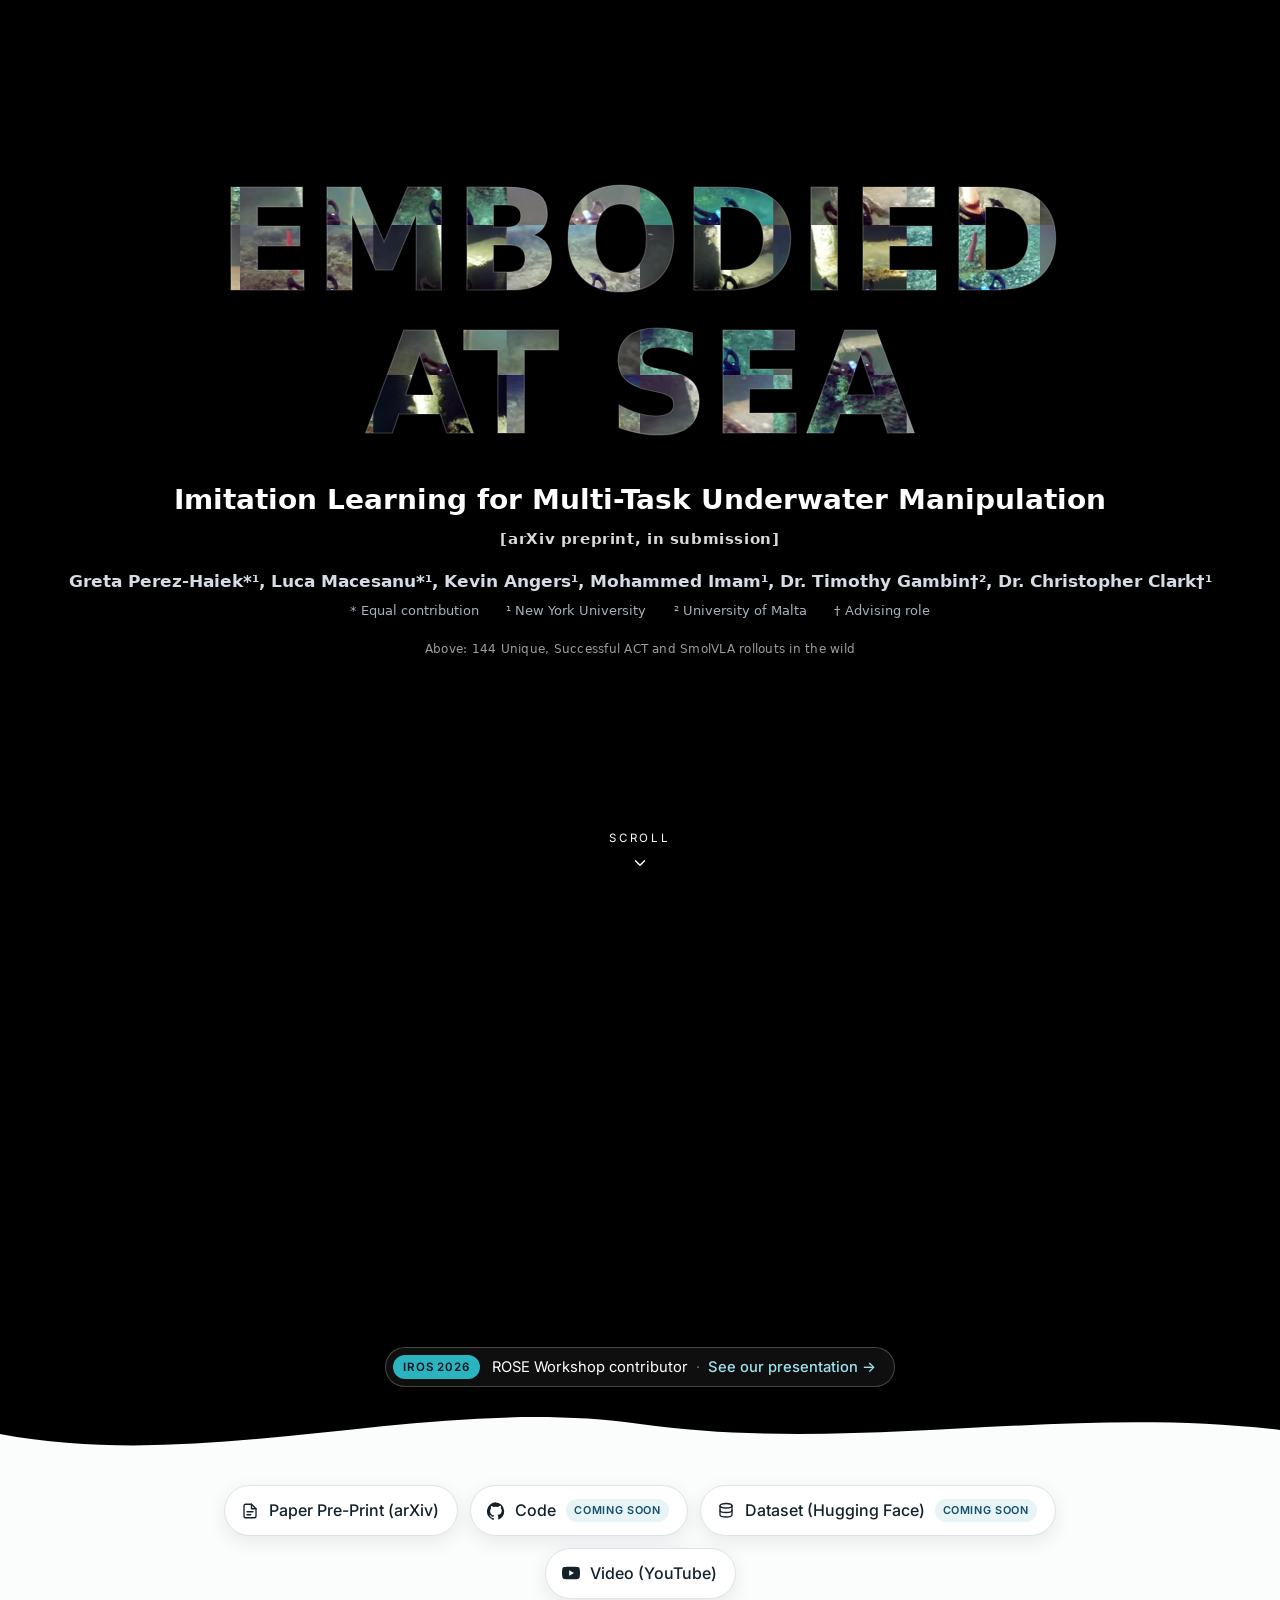
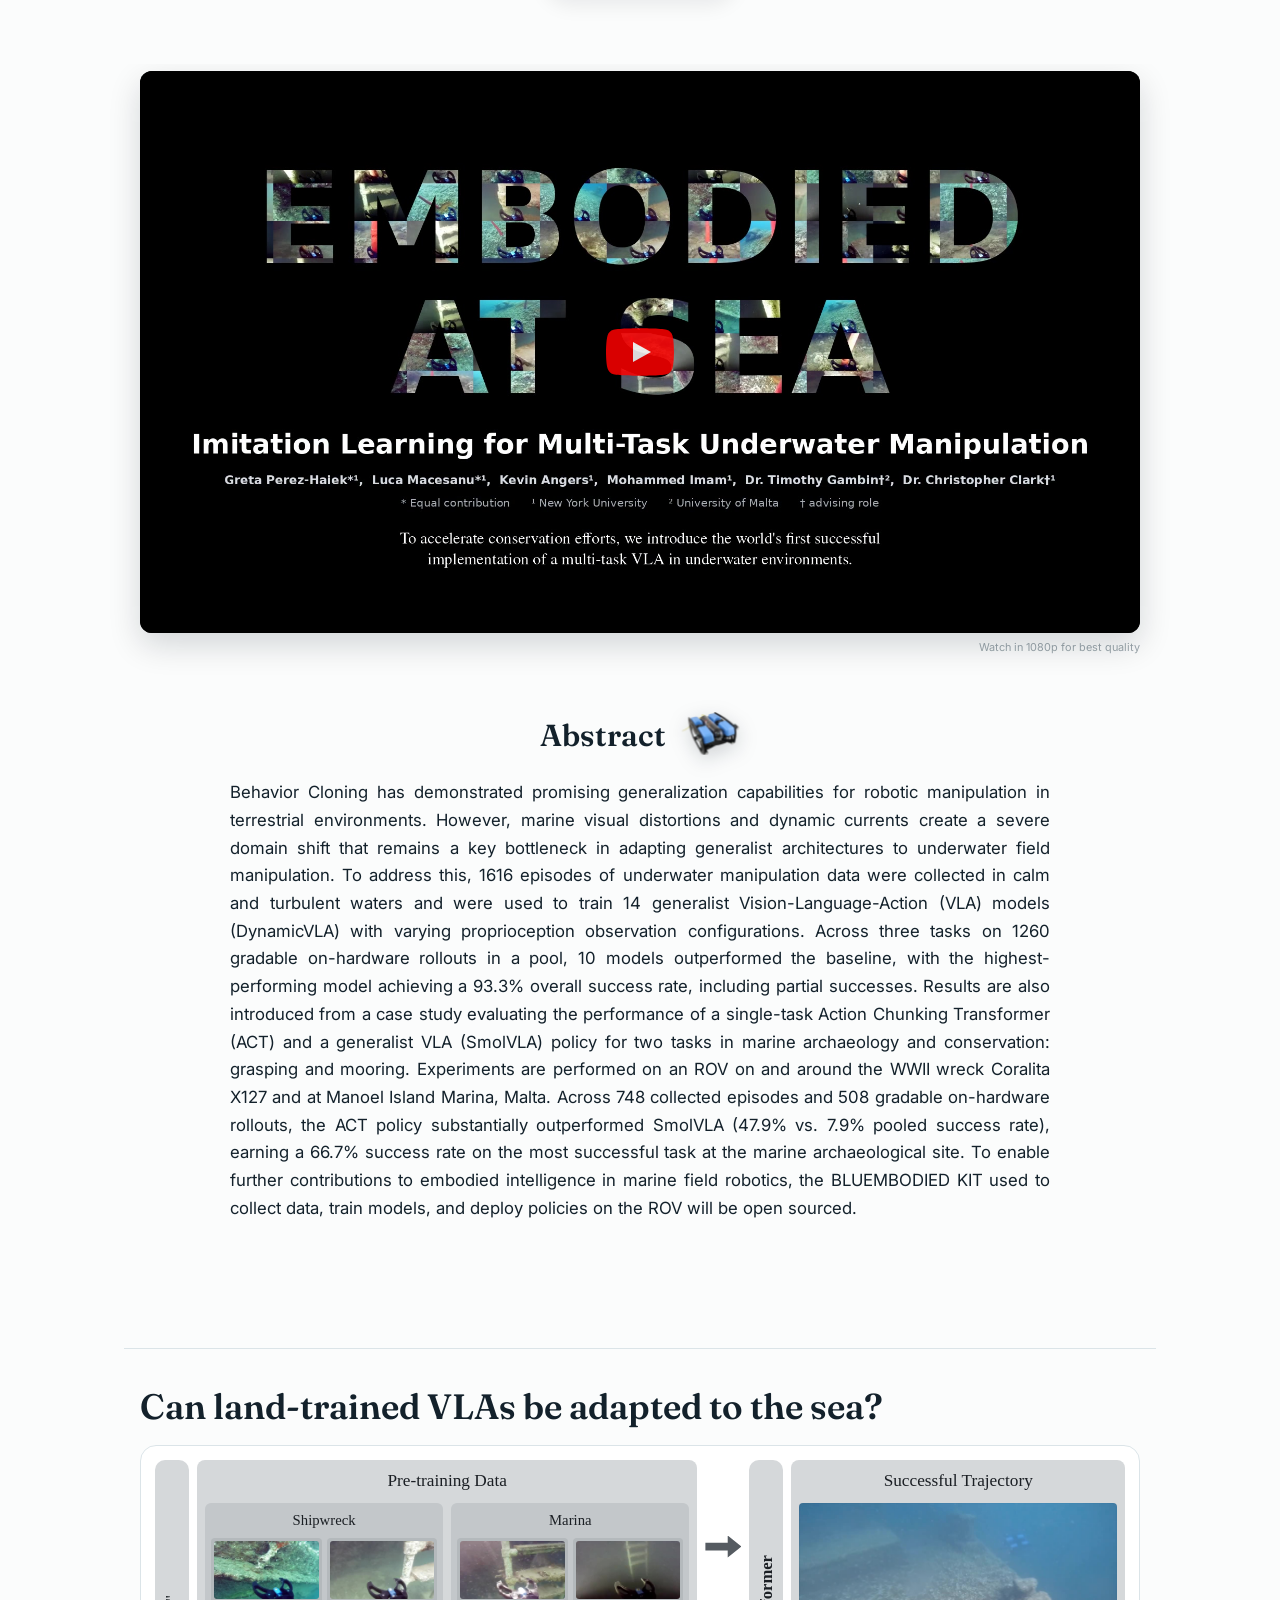
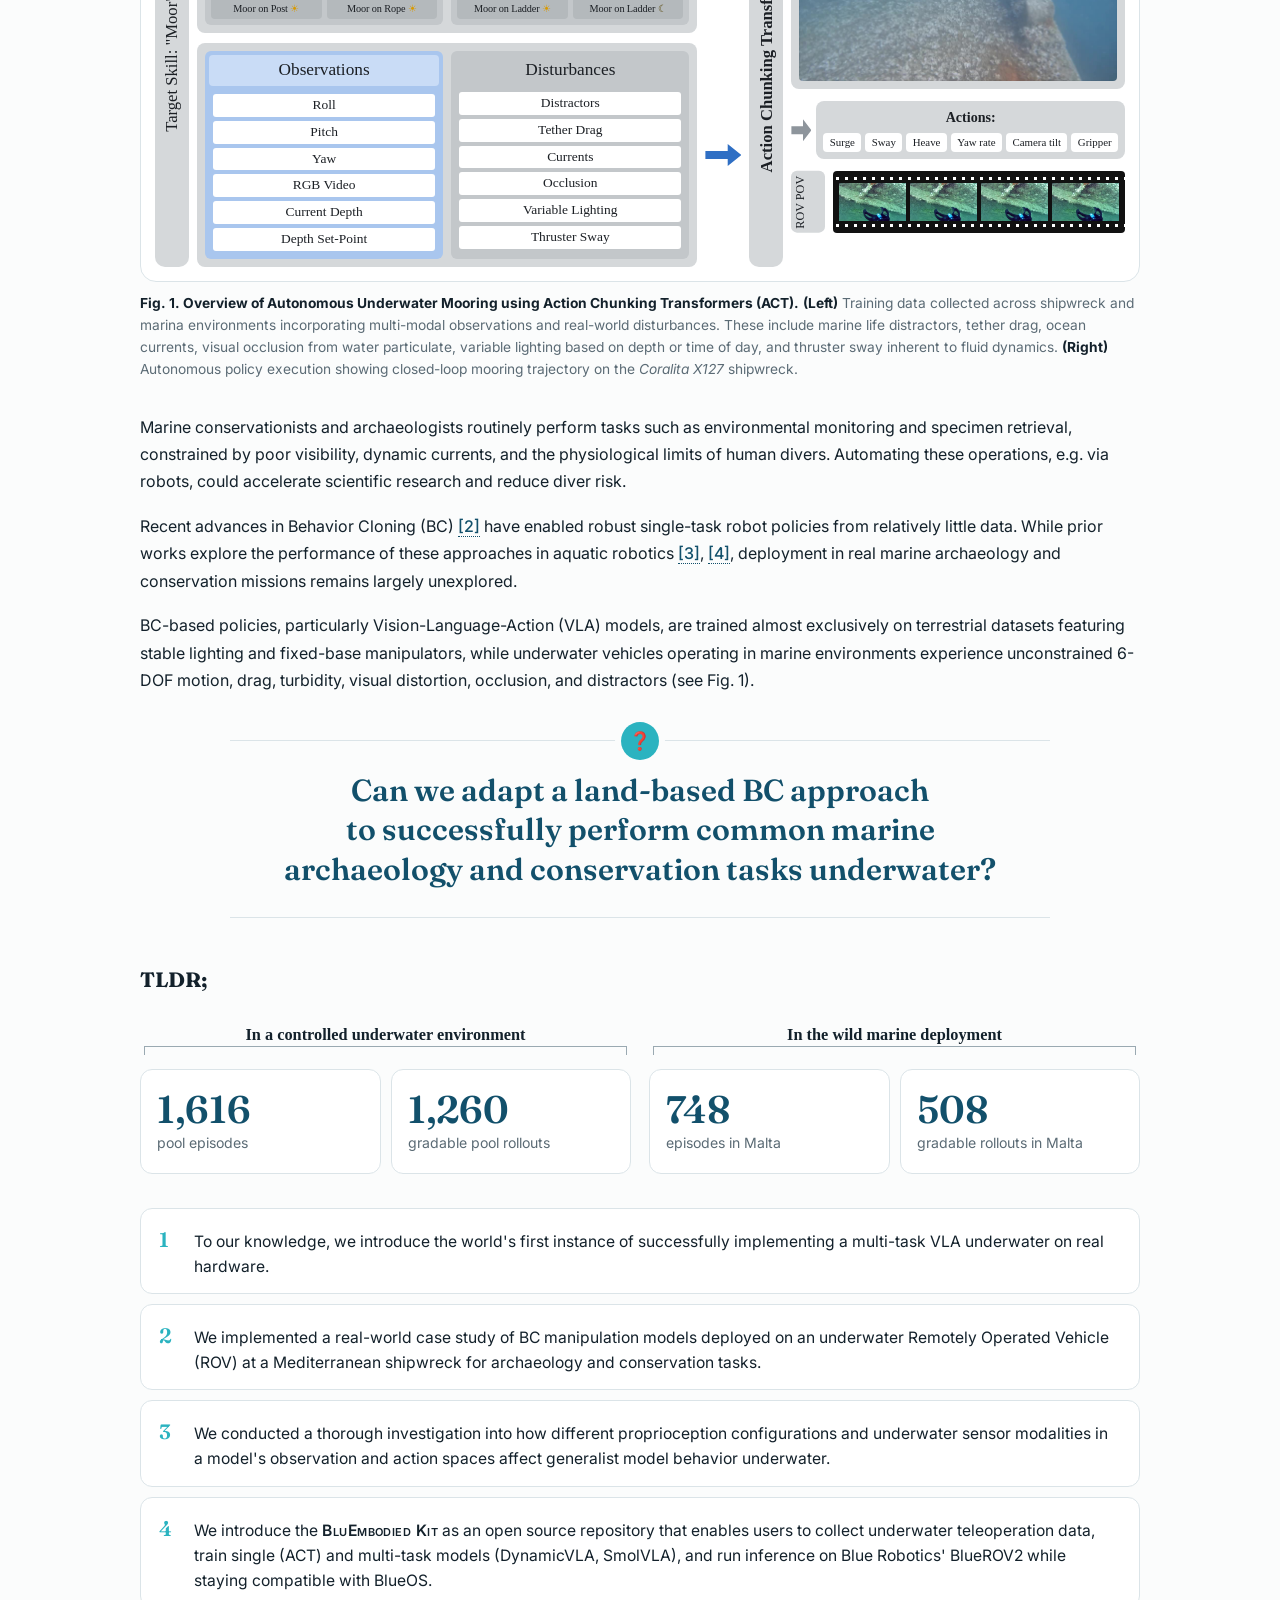
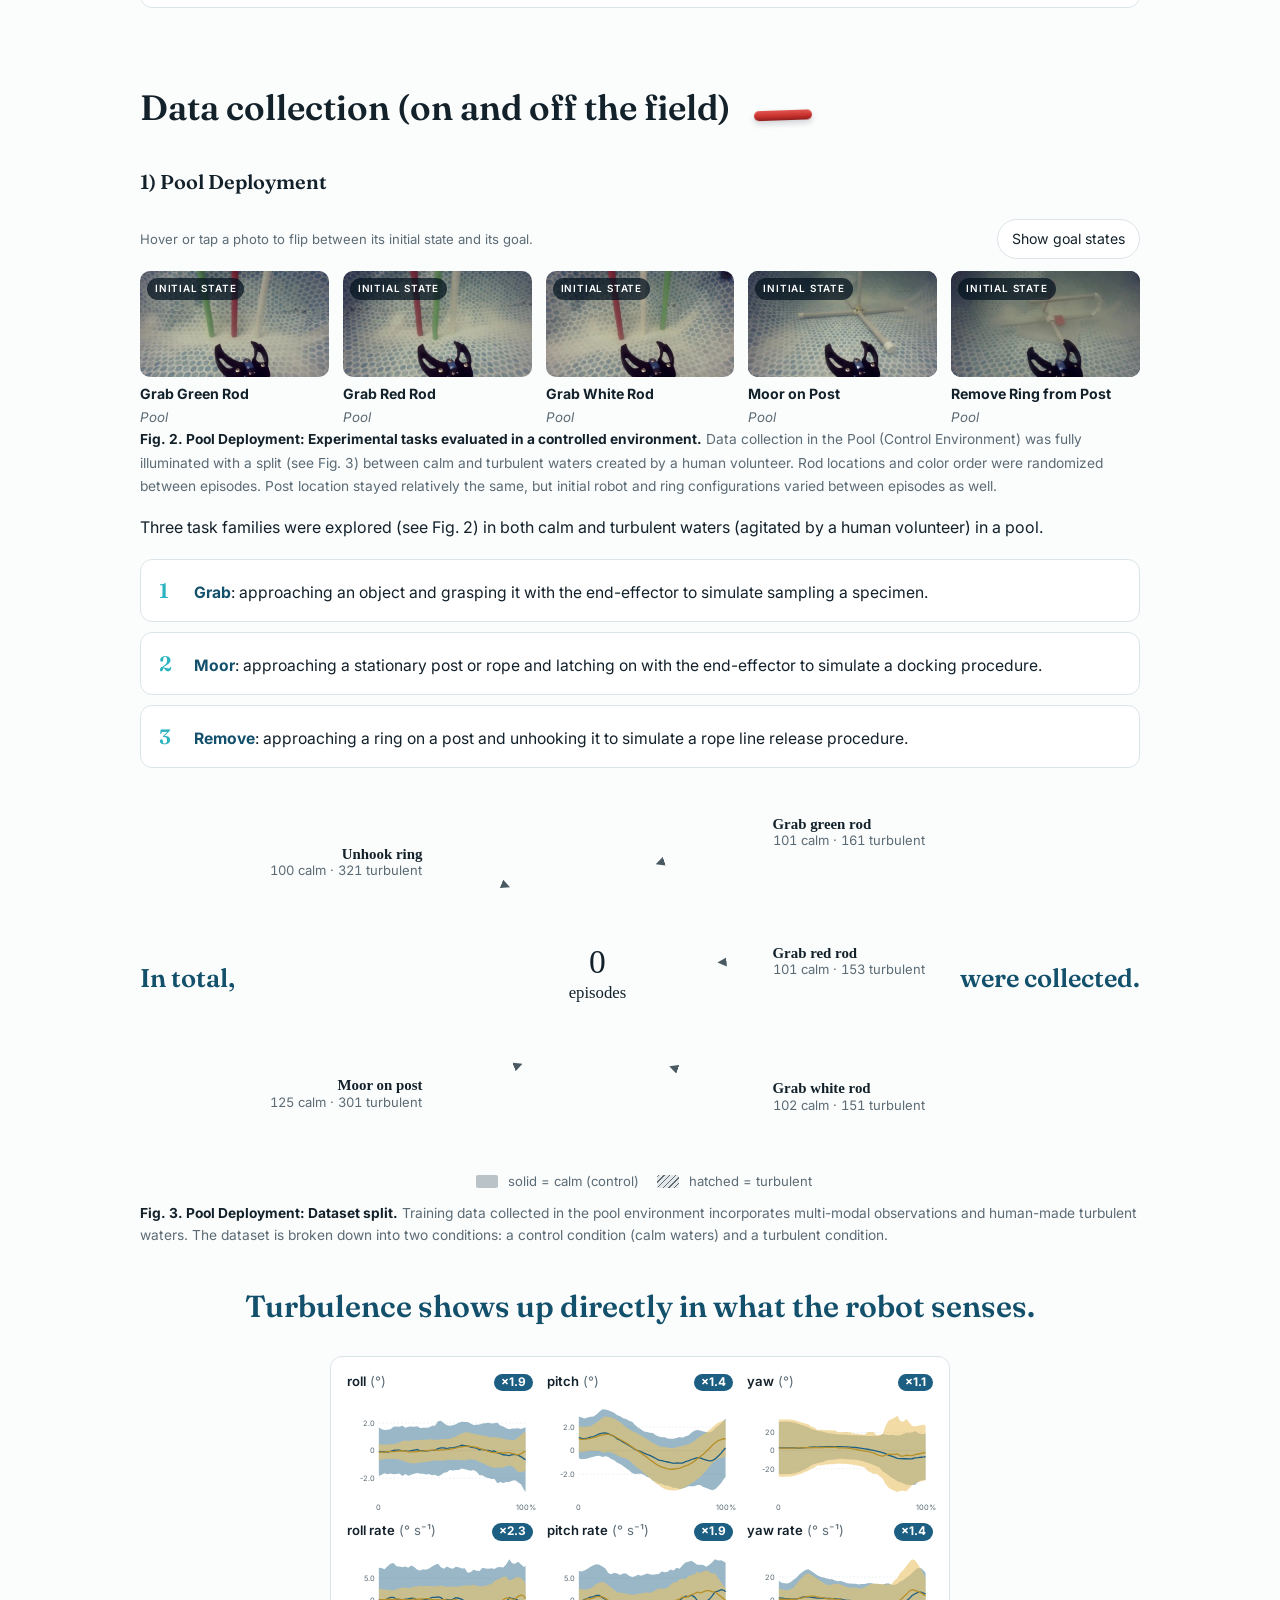
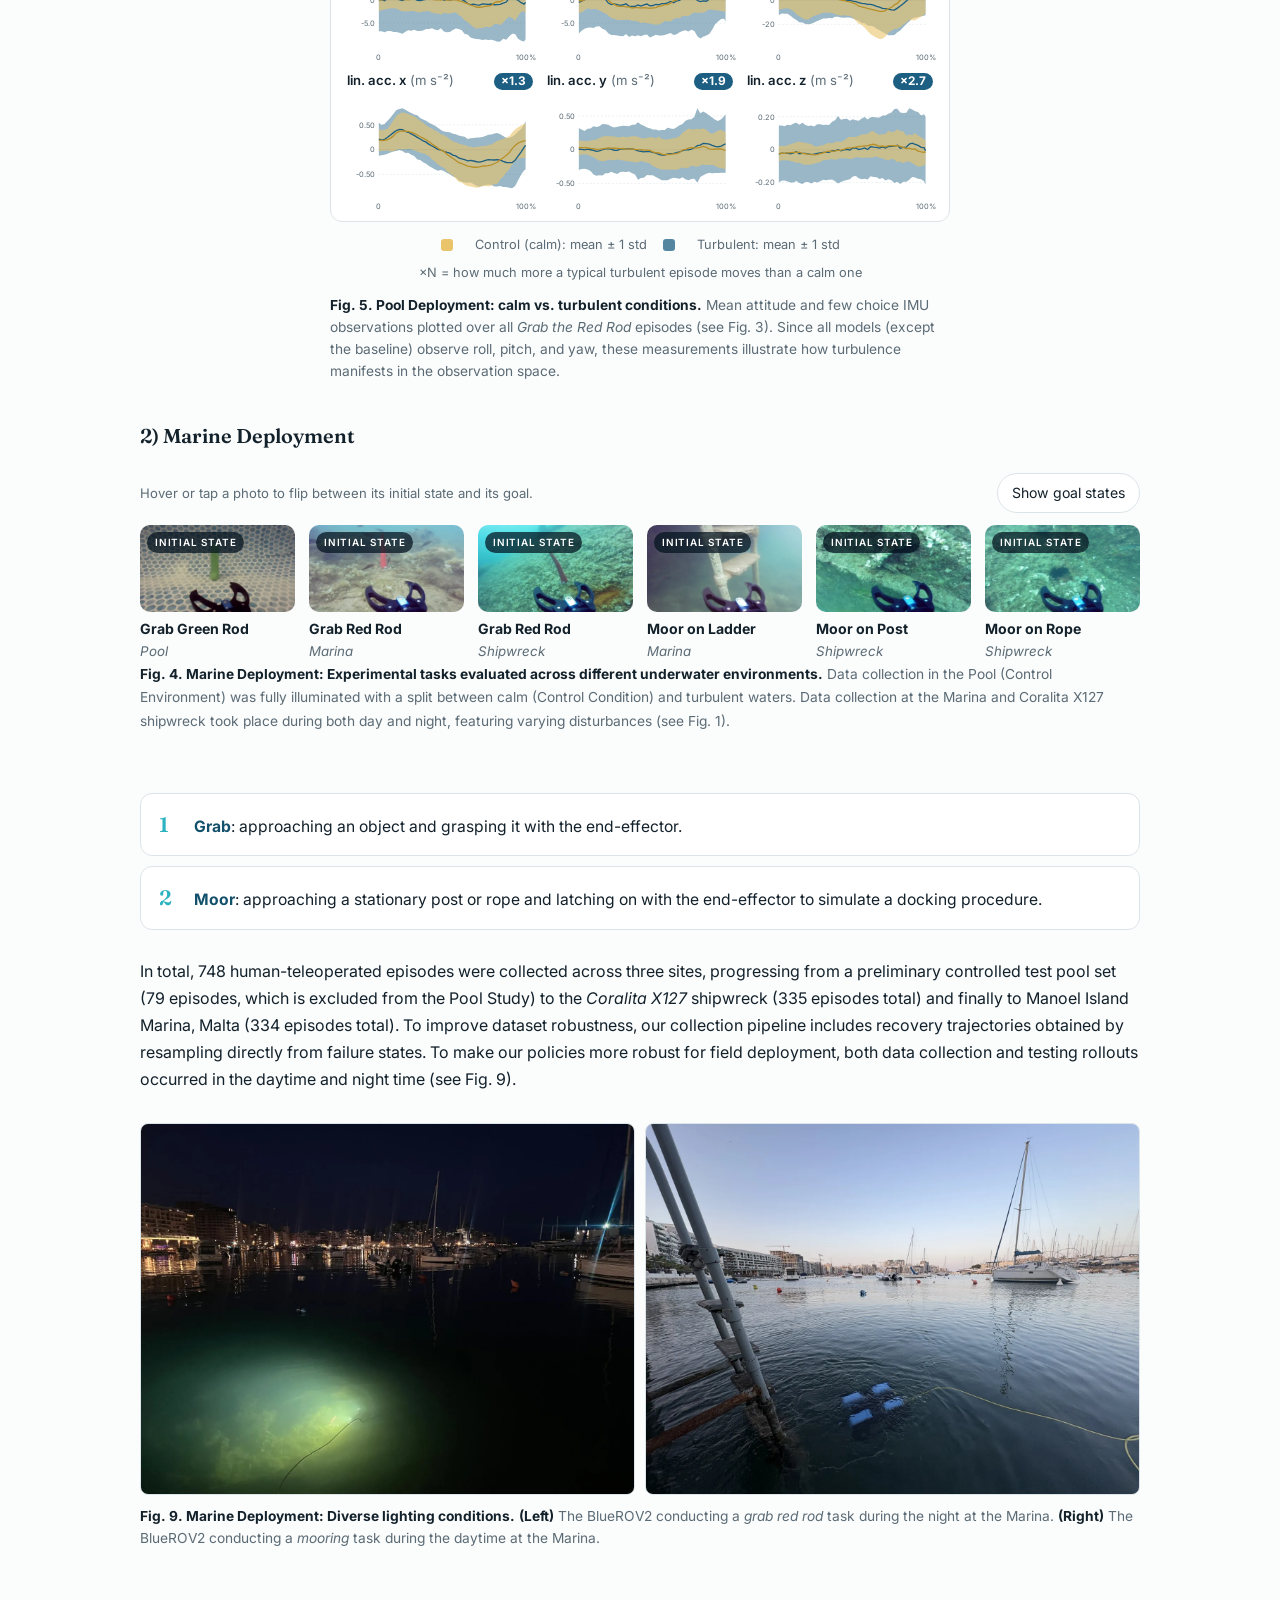
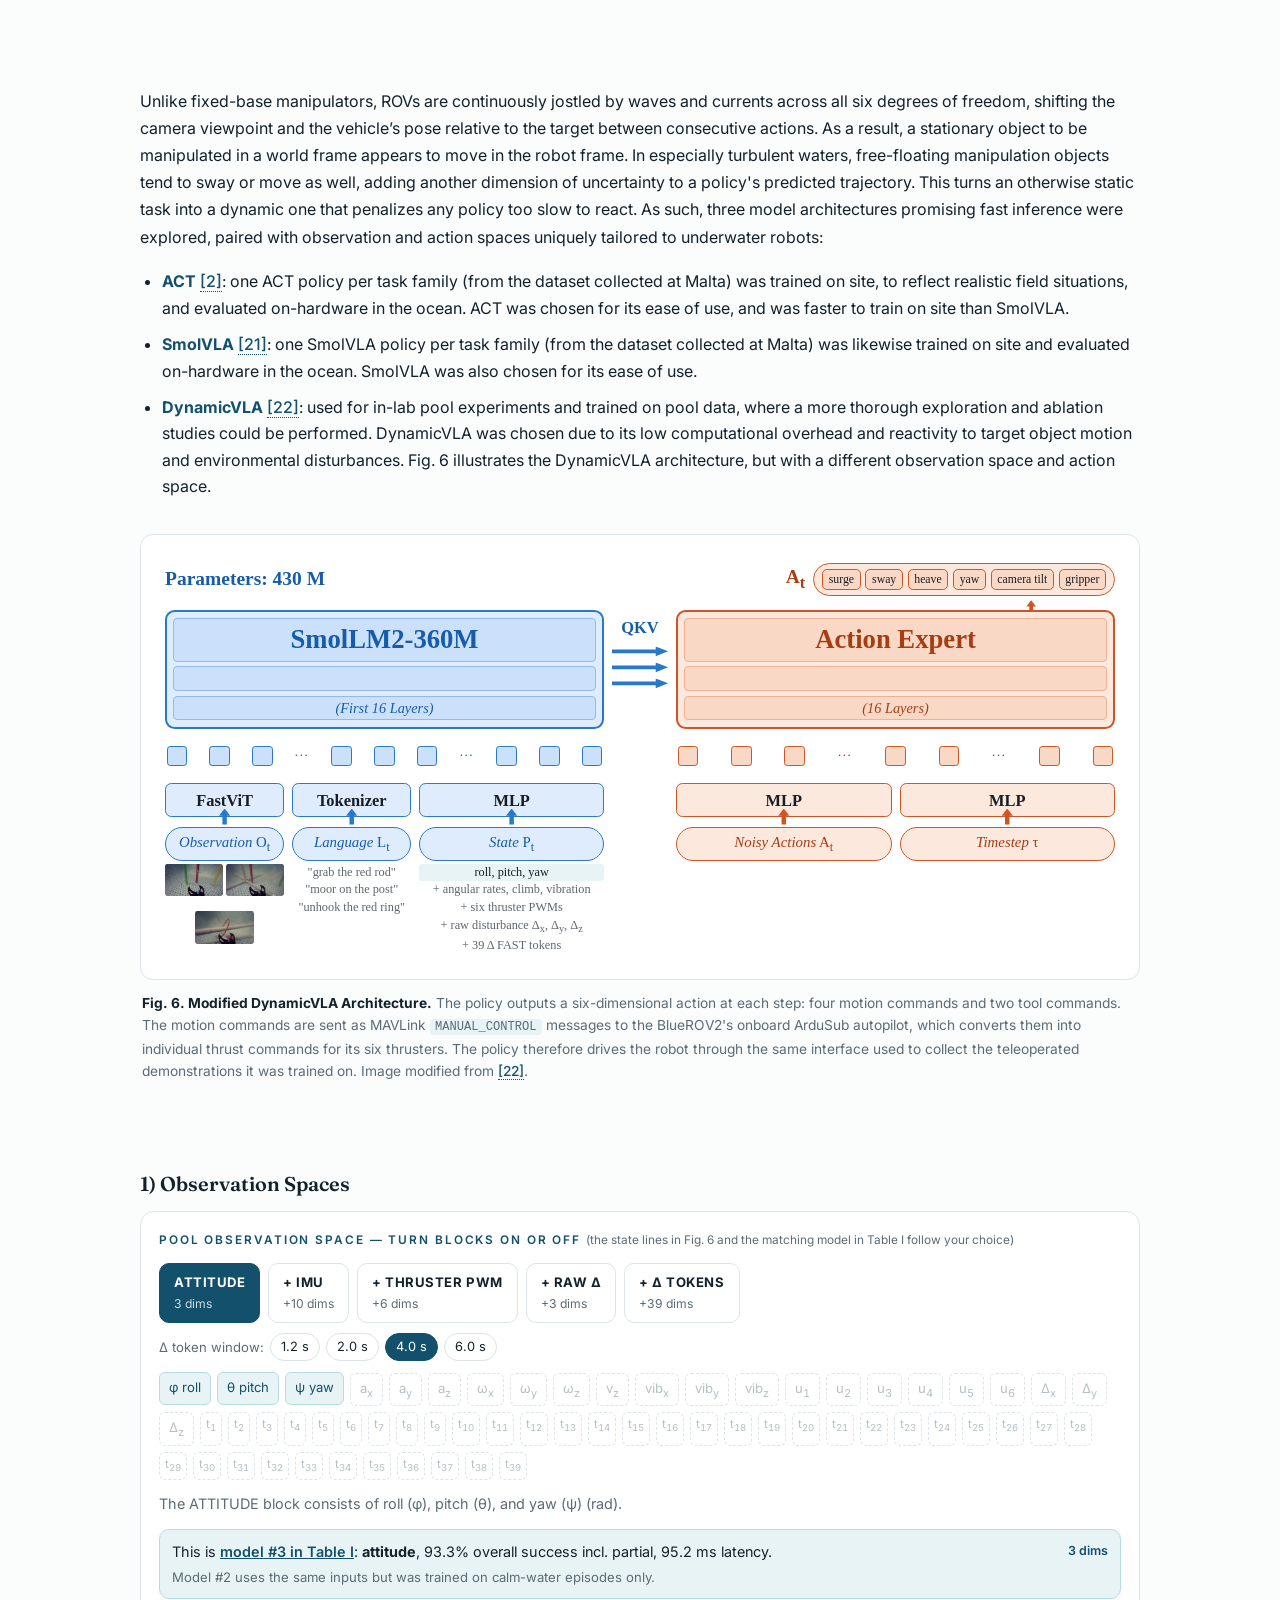
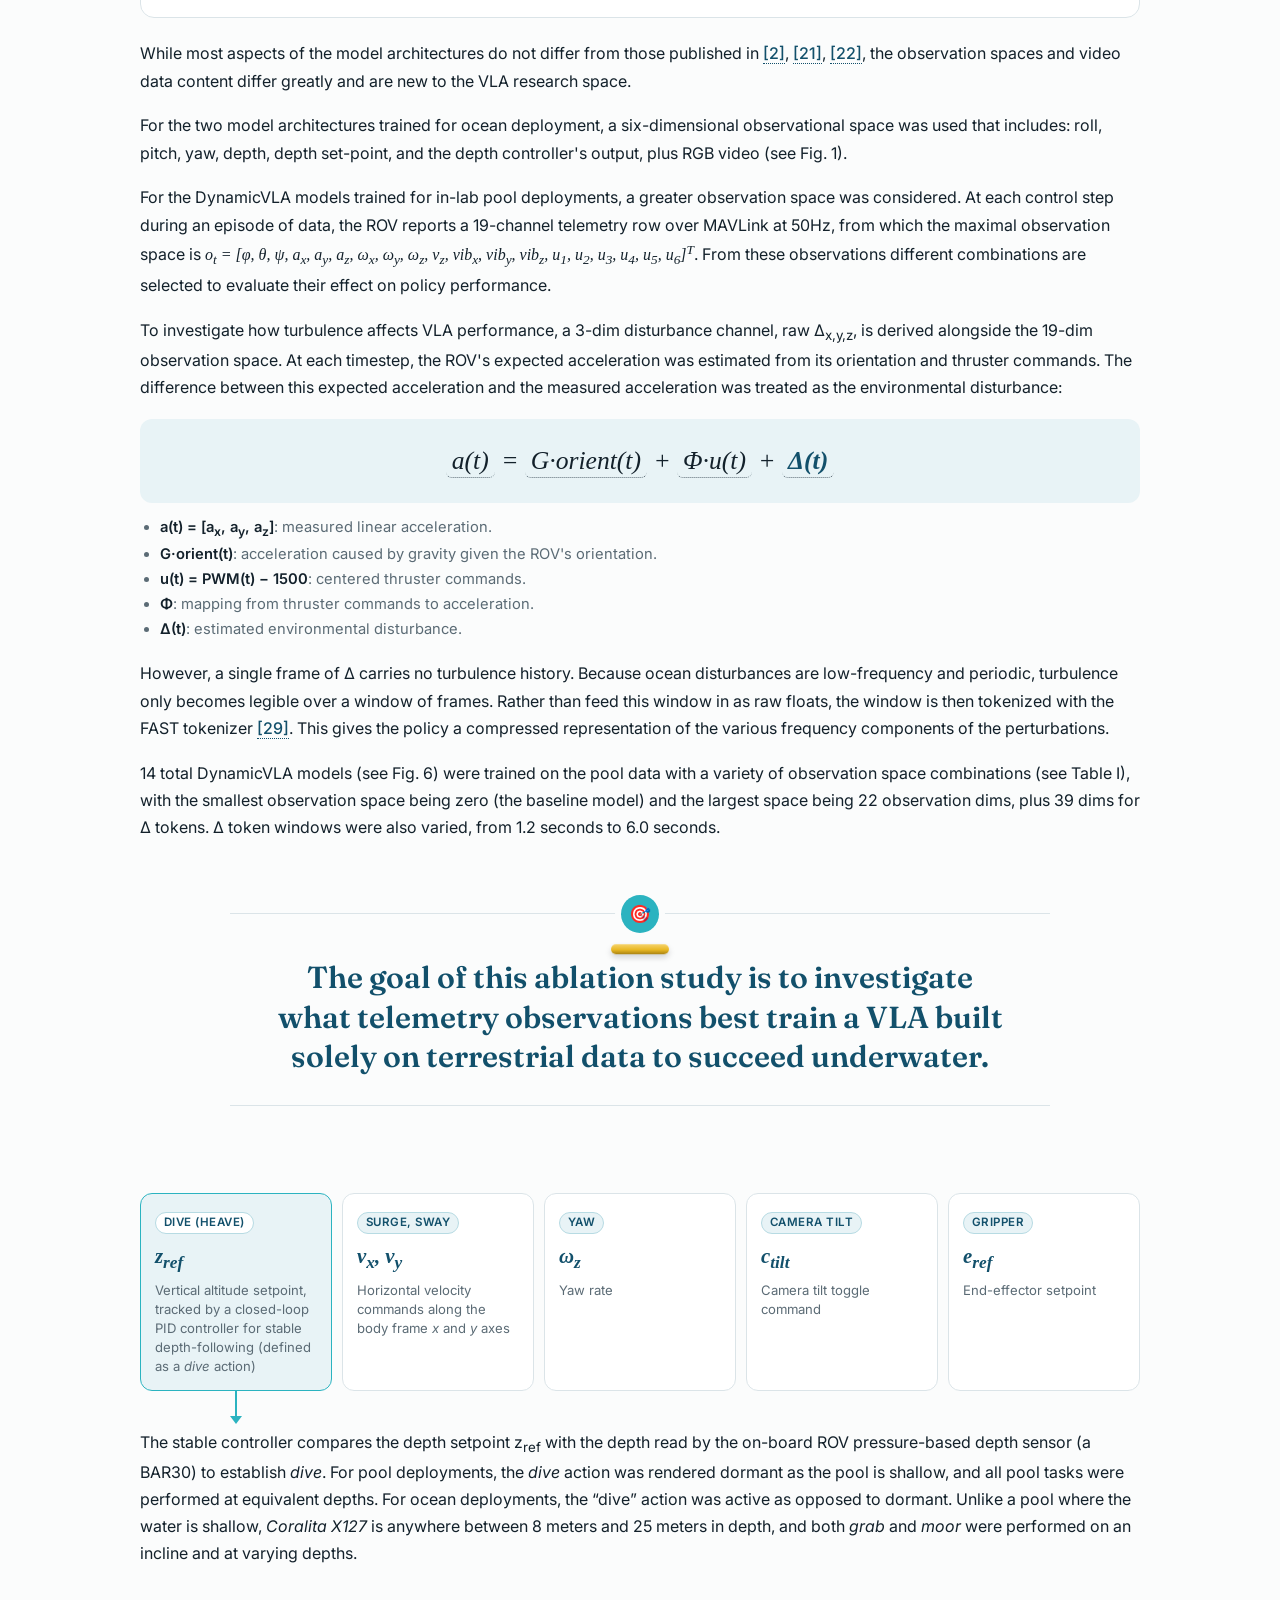
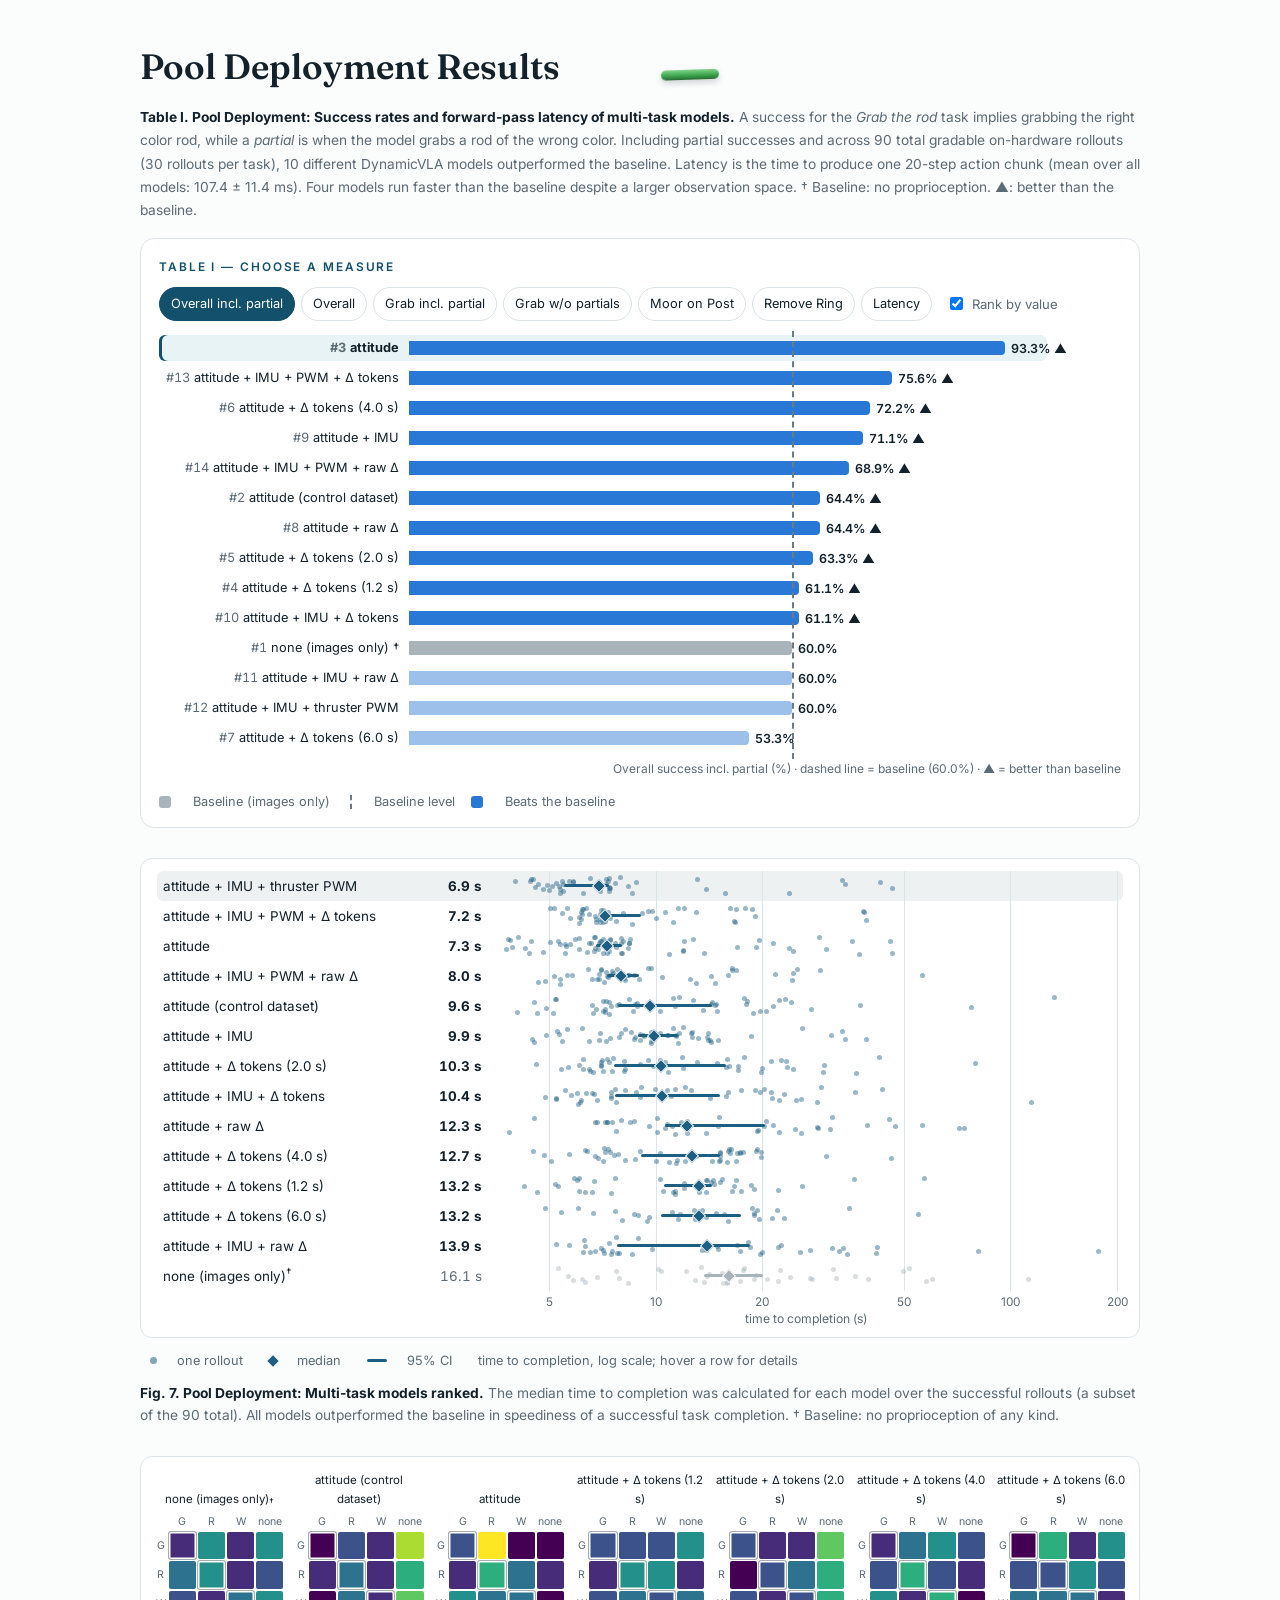
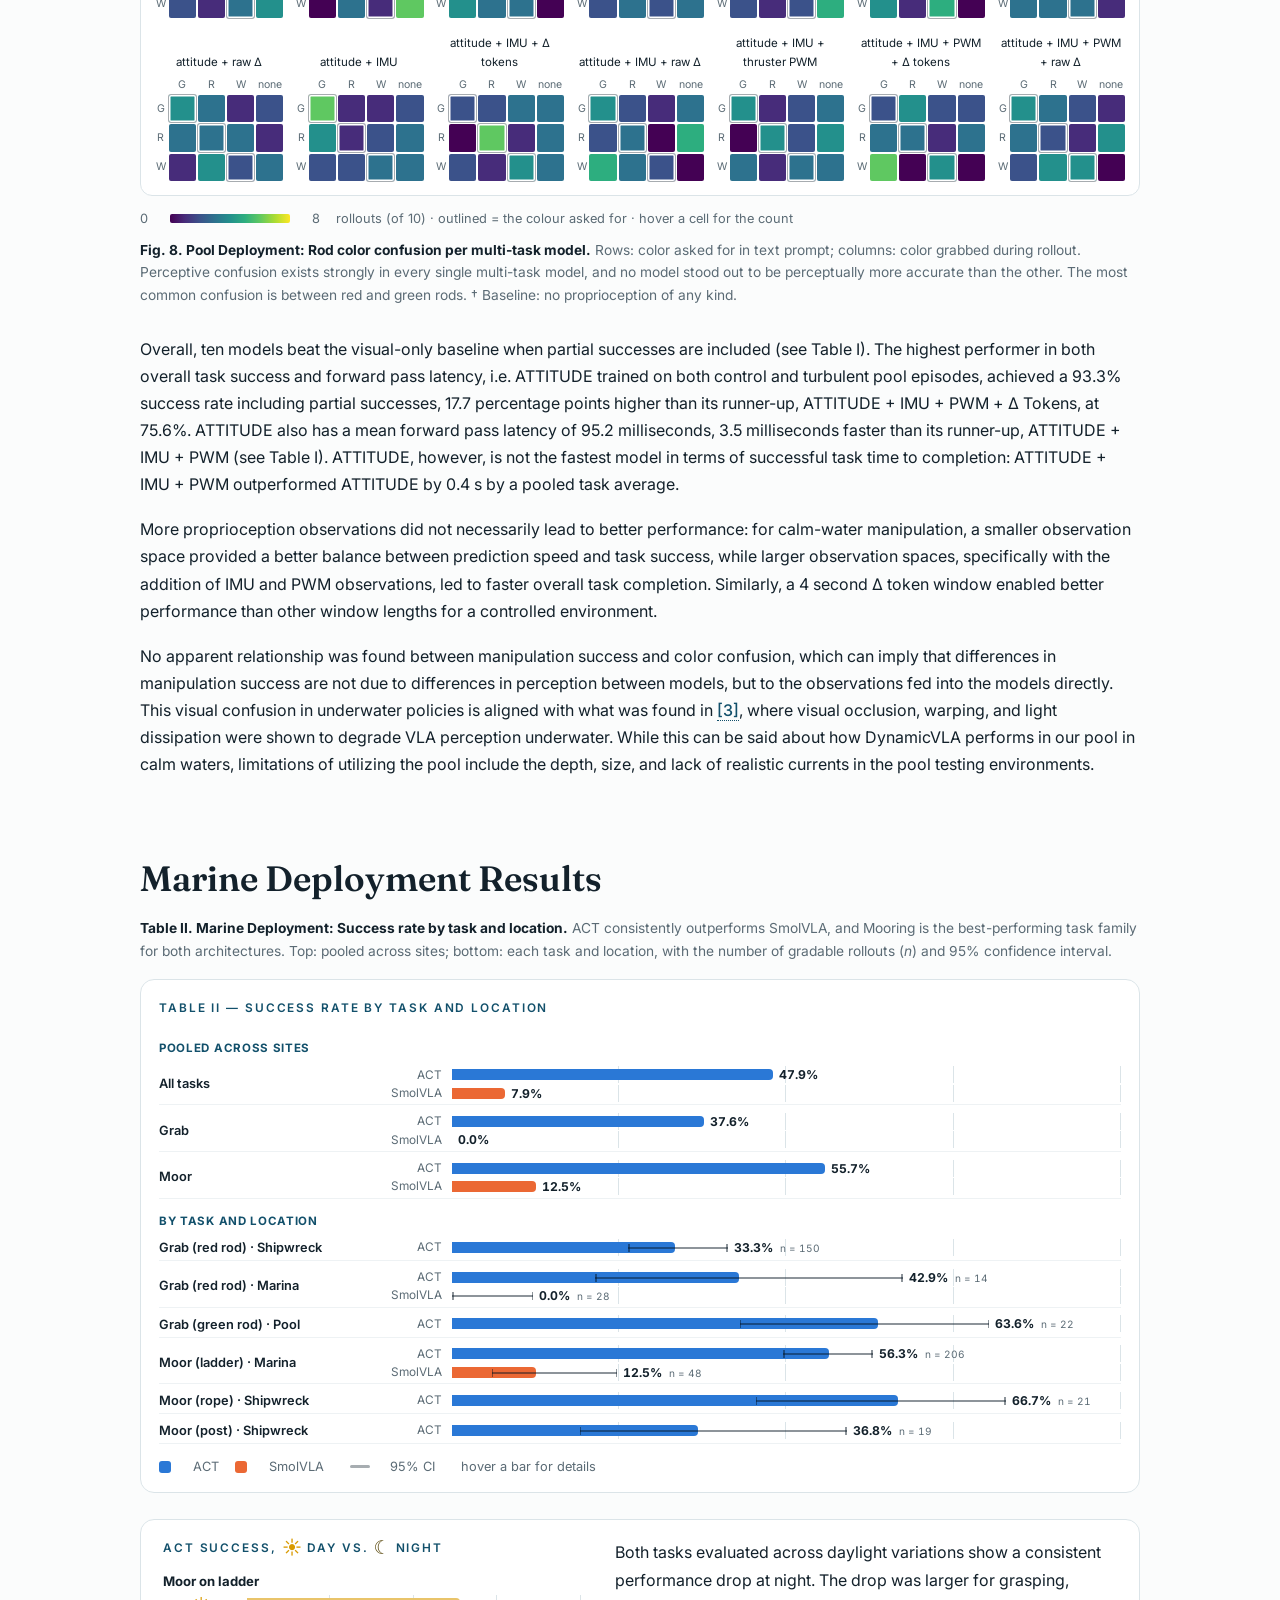
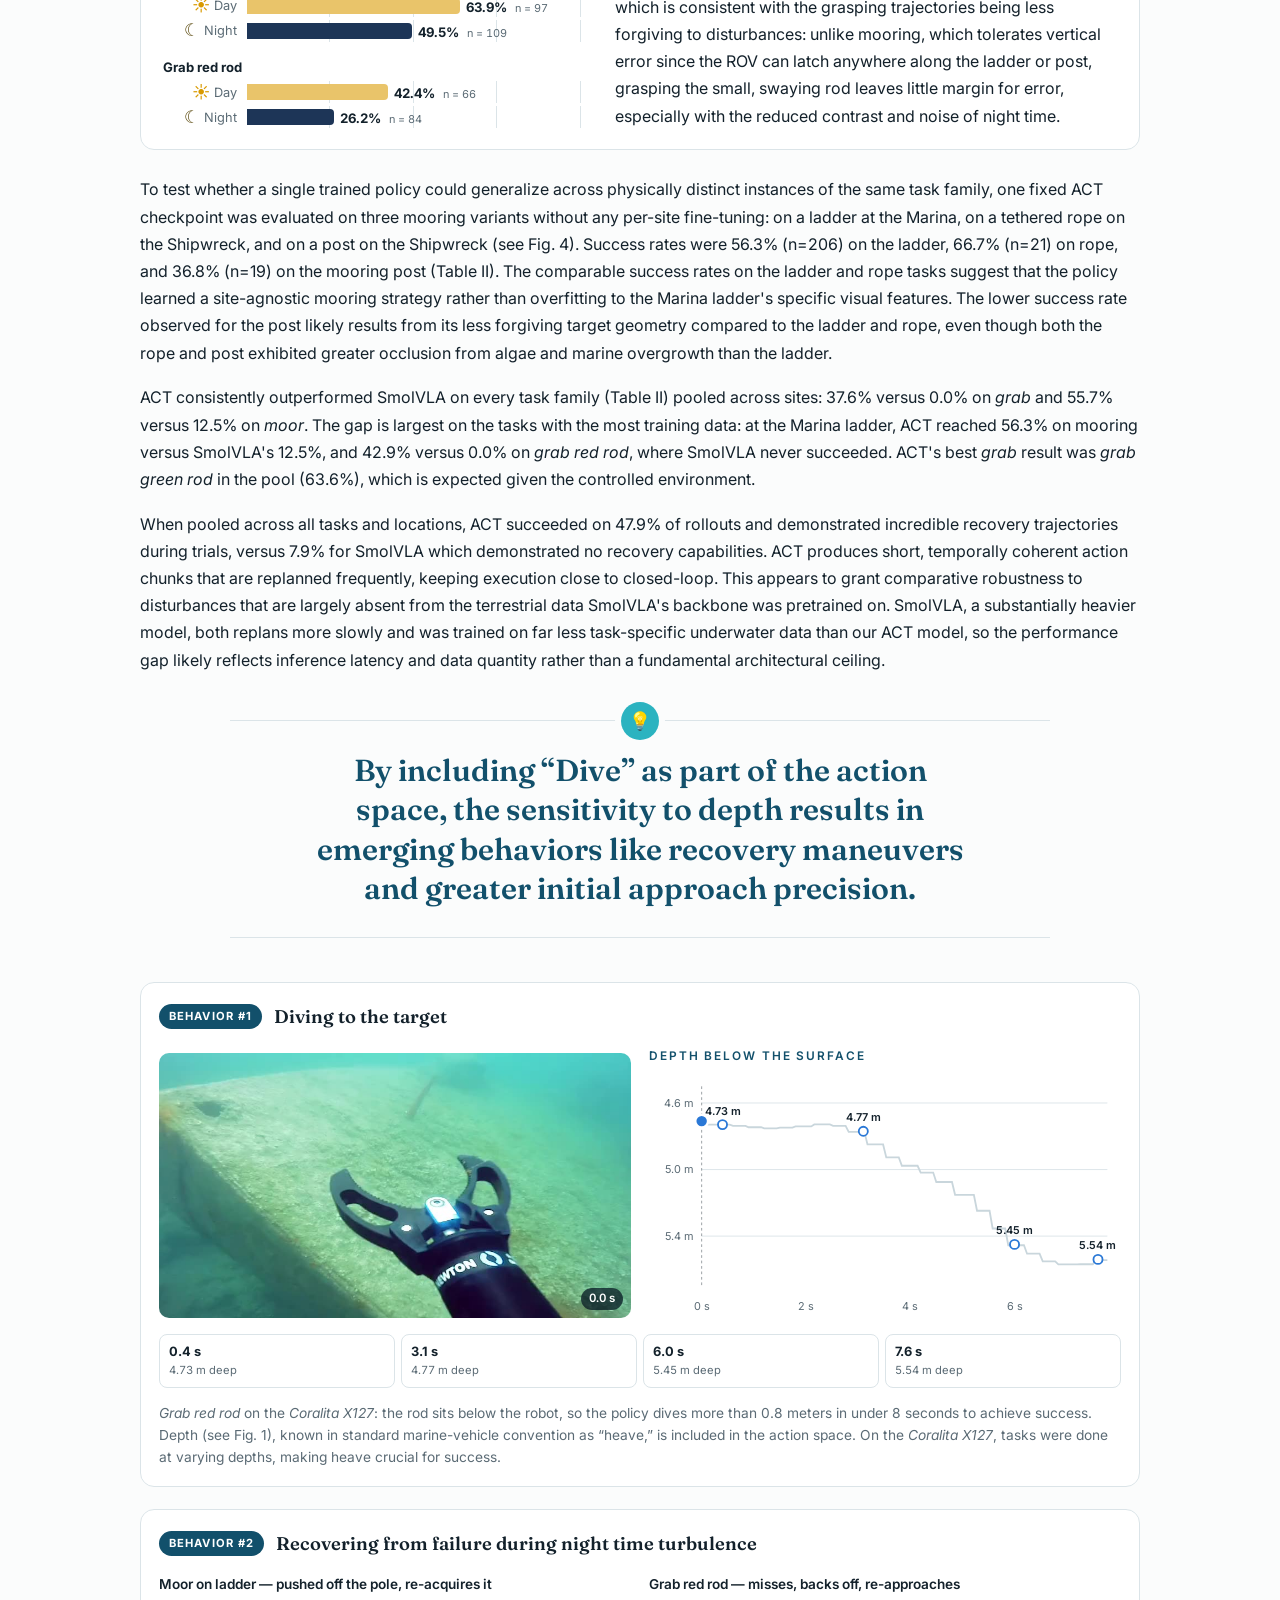
==== commit a5077ef9: "Abstract: kit will be open sourced" ====
--- a/index.html
+++ b/index.html
@@ -358,7 +358,7 @@
 
   <section class="abstract">
     <h2>Abstract <img id="rov-home" class="rov-mini" src="assets/img/bluerov.png" width="120" height="88" alt=""></h2>
-    <p>Behavior Cloning has demonstrated promising generalization capabilities for robotic manipulation in terrestrial environments. However, marine visual distortions and dynamic currents create a severe domain shift that remains a key bottleneck in adapting generalist architectures to underwater field manipulation. To address this, 1616 episodes of underwater manipulation data were collected in calm and turbulent waters and were used to train 14 generalist Vision-Language-Action (VLA) models (DynamicVLA) with varying proprioception observation configurations. Across three tasks on 1260 gradable on-hardware rollouts in a pool, 10 models outperformed the baseline, with the highest-performing model achieving a 93.3% overall success rate, including partial successes. Results are also introduced from a case study evaluating the performance of a single-task Action Chunking Transformer (ACT) and a generalist VLA (SmolVLA) policy for two tasks in marine archaeology and conservation: grasping and mooring. Experiments are performed on an ROV on and around the WWII wreck Coralita X127 and at Manoel Island Marina, Malta. Across 748 collected episodes and 508 gradable on-hardware rollouts, the ACT policy substantially outperformed SmolVLA (47.9% vs. 7.9% pooled success rate), earning a 66.7% success rate on the most successful task at the marine archaeological site. To enable further contributions to embodied intelligence in marine field robotics, the BLUEMBODIED KIT used to collect data, train models, and deploy policies on the ROV has been open sourced.</p>
+    <p>Behavior Cloning has demonstrated promising generalization capabilities for robotic manipulation in terrestrial environments. However, marine visual distortions and dynamic currents create a severe domain shift that remains a key bottleneck in adapting generalist architectures to underwater field manipulation. To address this, 1616 episodes of underwater manipulation data were collected in calm and turbulent waters and were used to train 14 generalist Vision-Language-Action (VLA) models (DynamicVLA) with varying proprioception observation configurations. Across three tasks on 1260 gradable on-hardware rollouts in a pool, 10 models outperformed the baseline, with the highest-performing model achieving a 93.3% overall success rate, including partial successes. Results are also introduced from a case study evaluating the performance of a single-task Action Chunking Transformer (ACT) and a generalist VLA (SmolVLA) policy for two tasks in marine archaeology and conservation: grasping and mooring. Experiments are performed on an ROV on and around the WWII wreck Coralita X127 and at Manoel Island Marina, Malta. Across 748 collected episodes and 508 gradable on-hardware rollouts, the ACT policy substantially outperformed SmolVLA (47.9% vs. 7.9% pooled success rate), earning a 66.7% success rate on the most successful task at the marine archaeological site. To enable further contributions to embodied intelligence in marine field robotics, the BLUEMBODIED KIT used to collect data, train models, and deploy policies on the ROV will be open sourced.</p>
   </section>
 
   <!-- ======================= THE PAPER, INTERACTIVE ======================= -->
